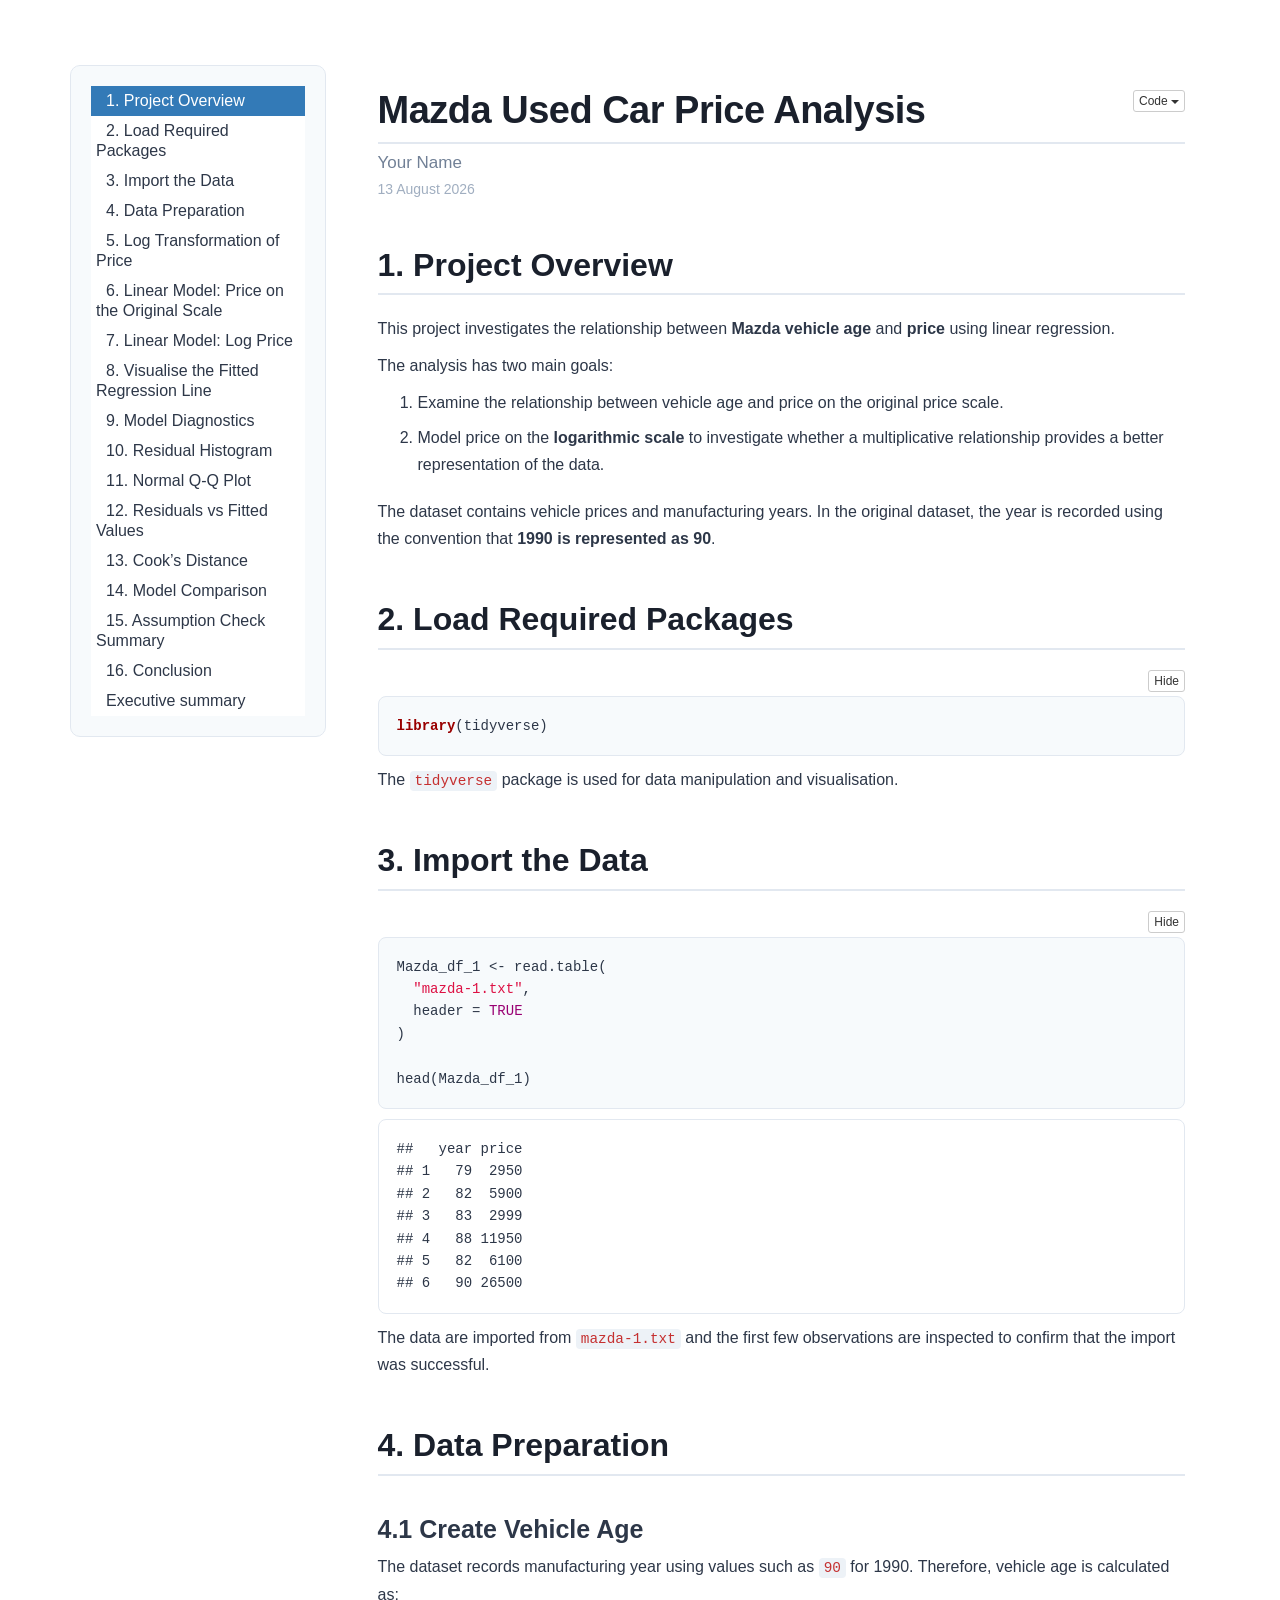
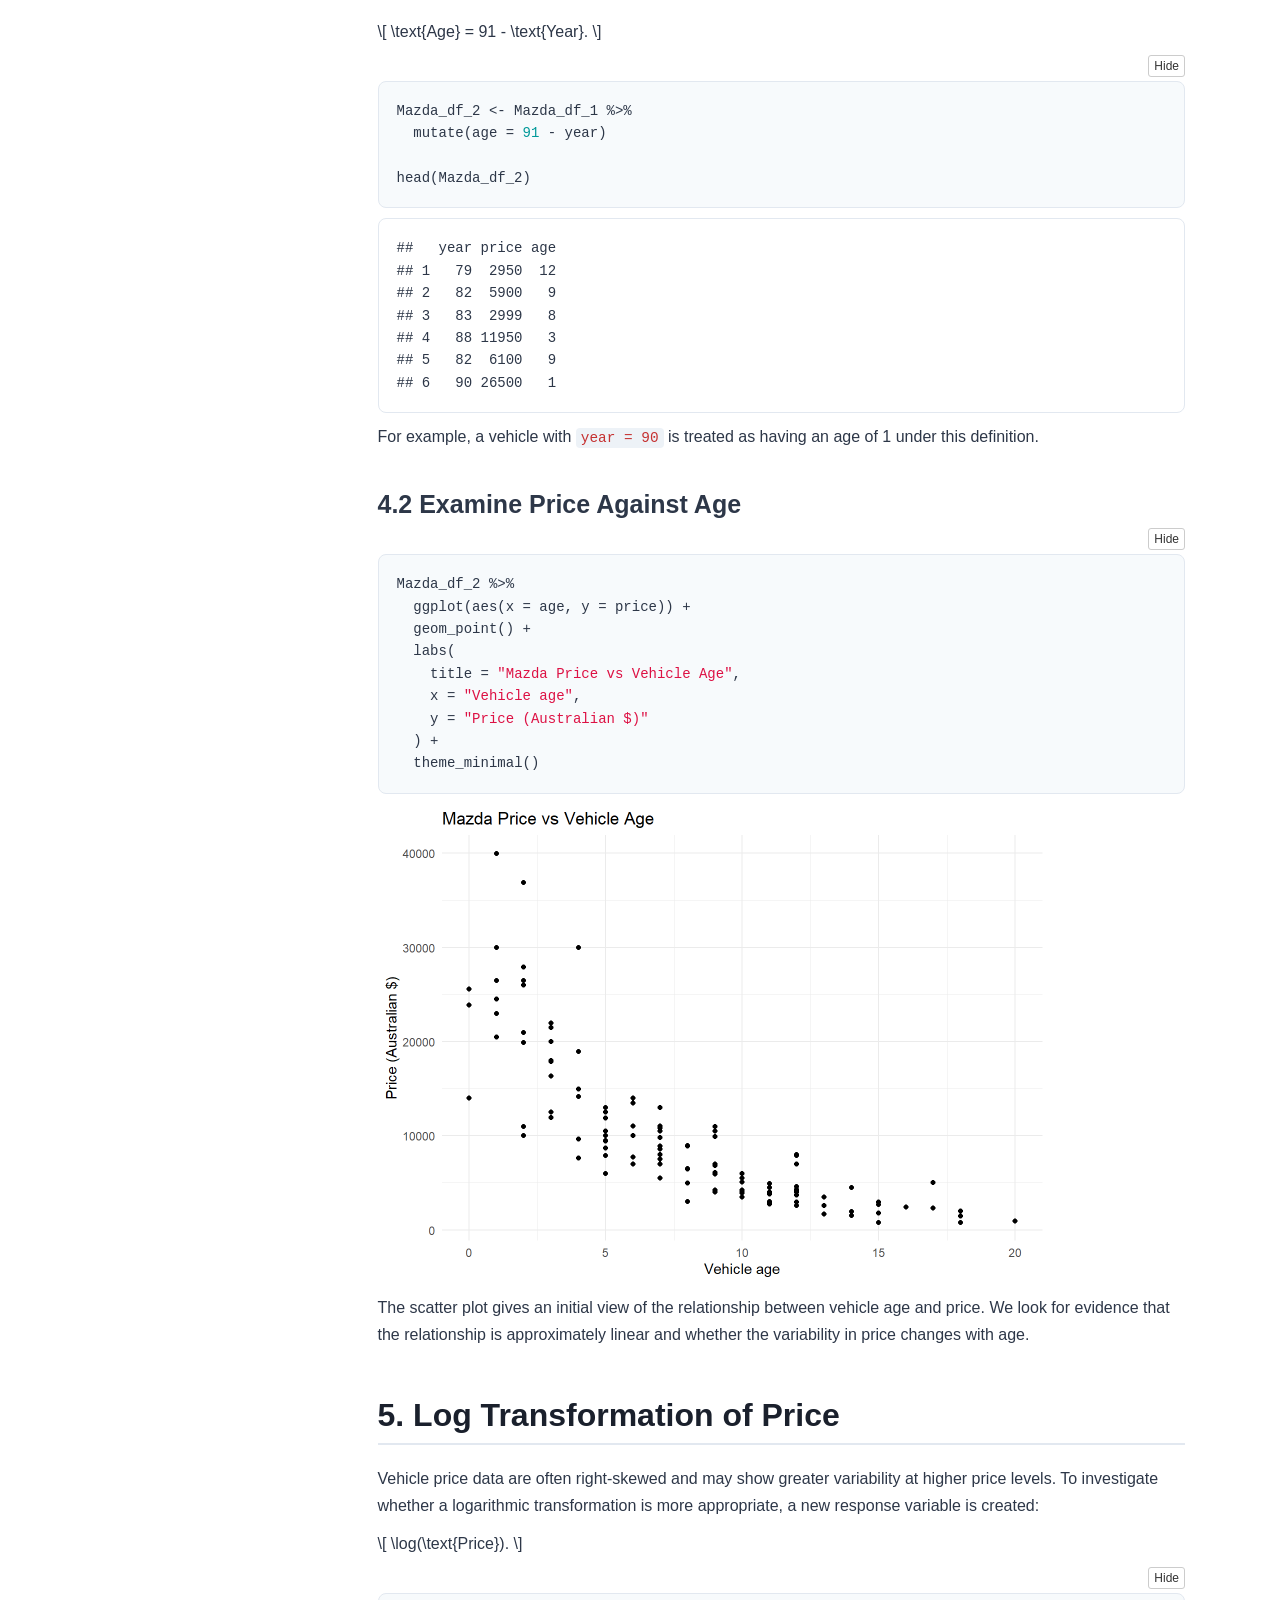
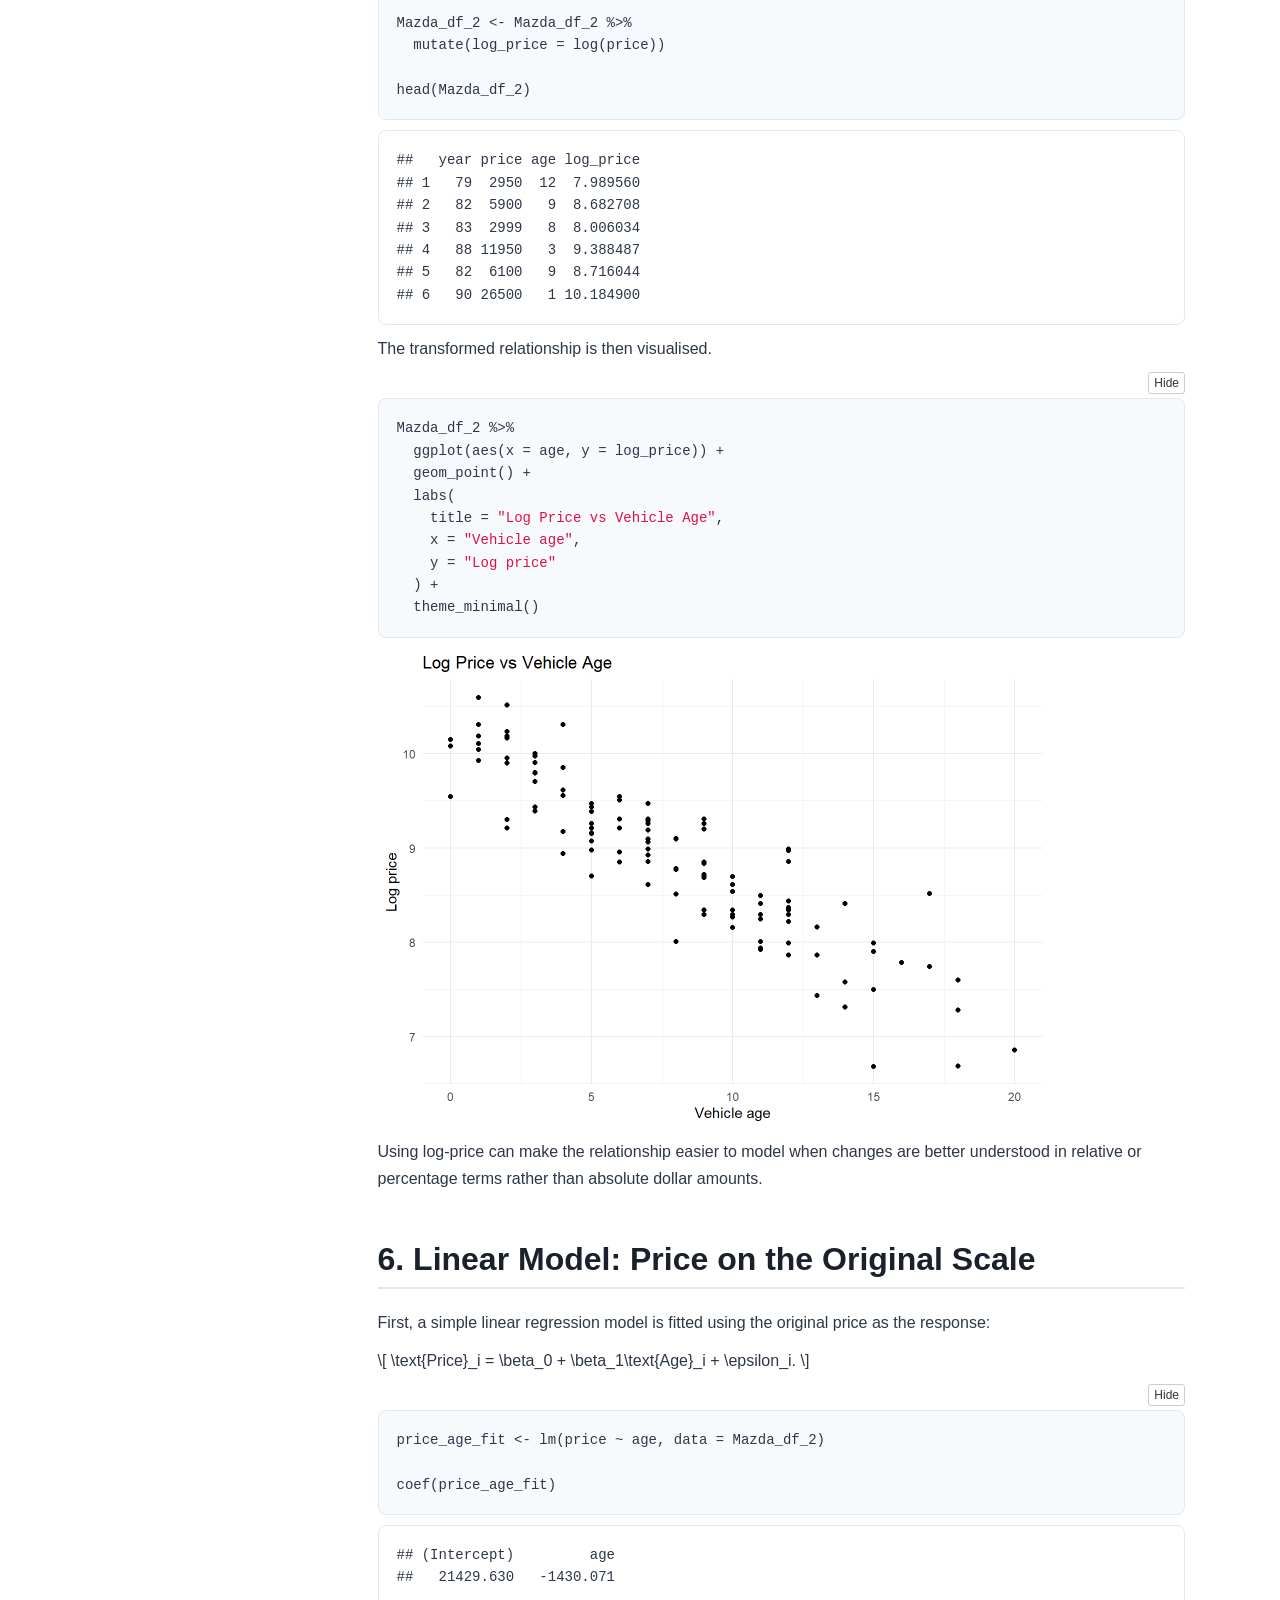
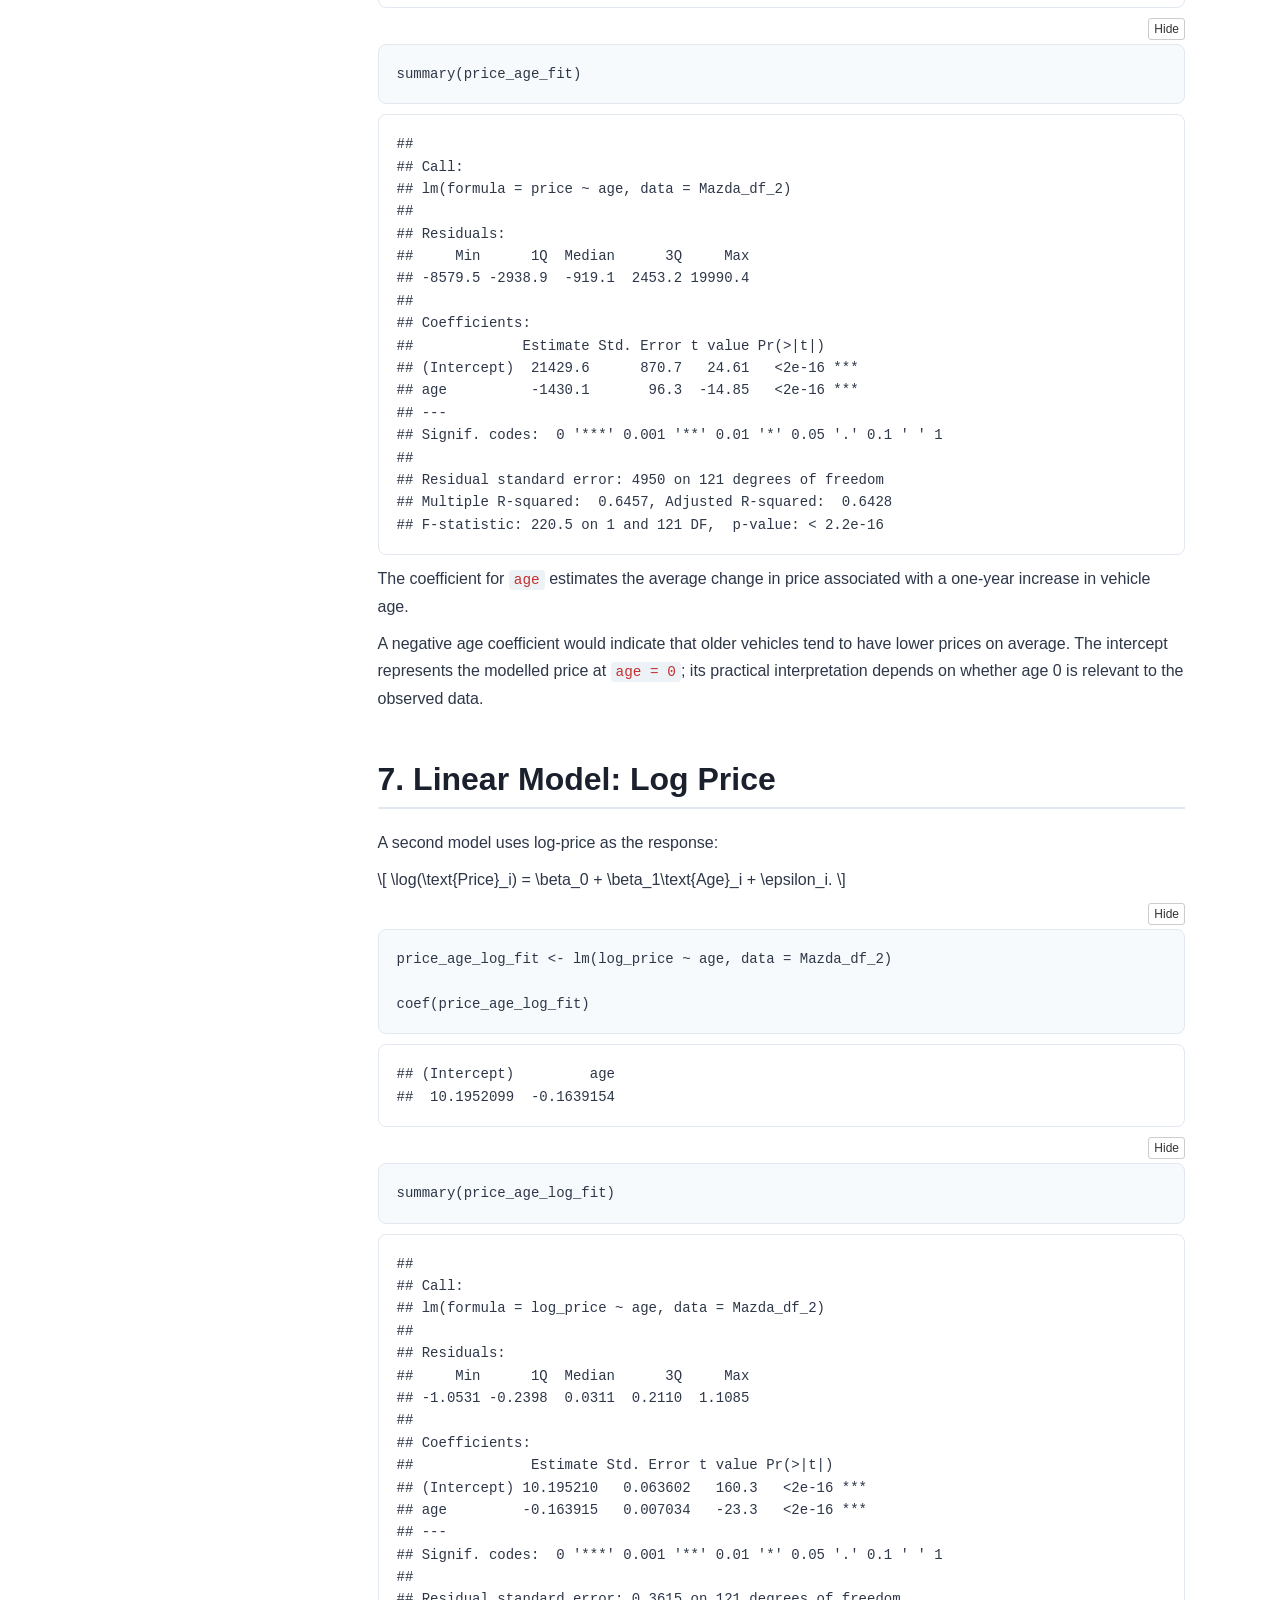
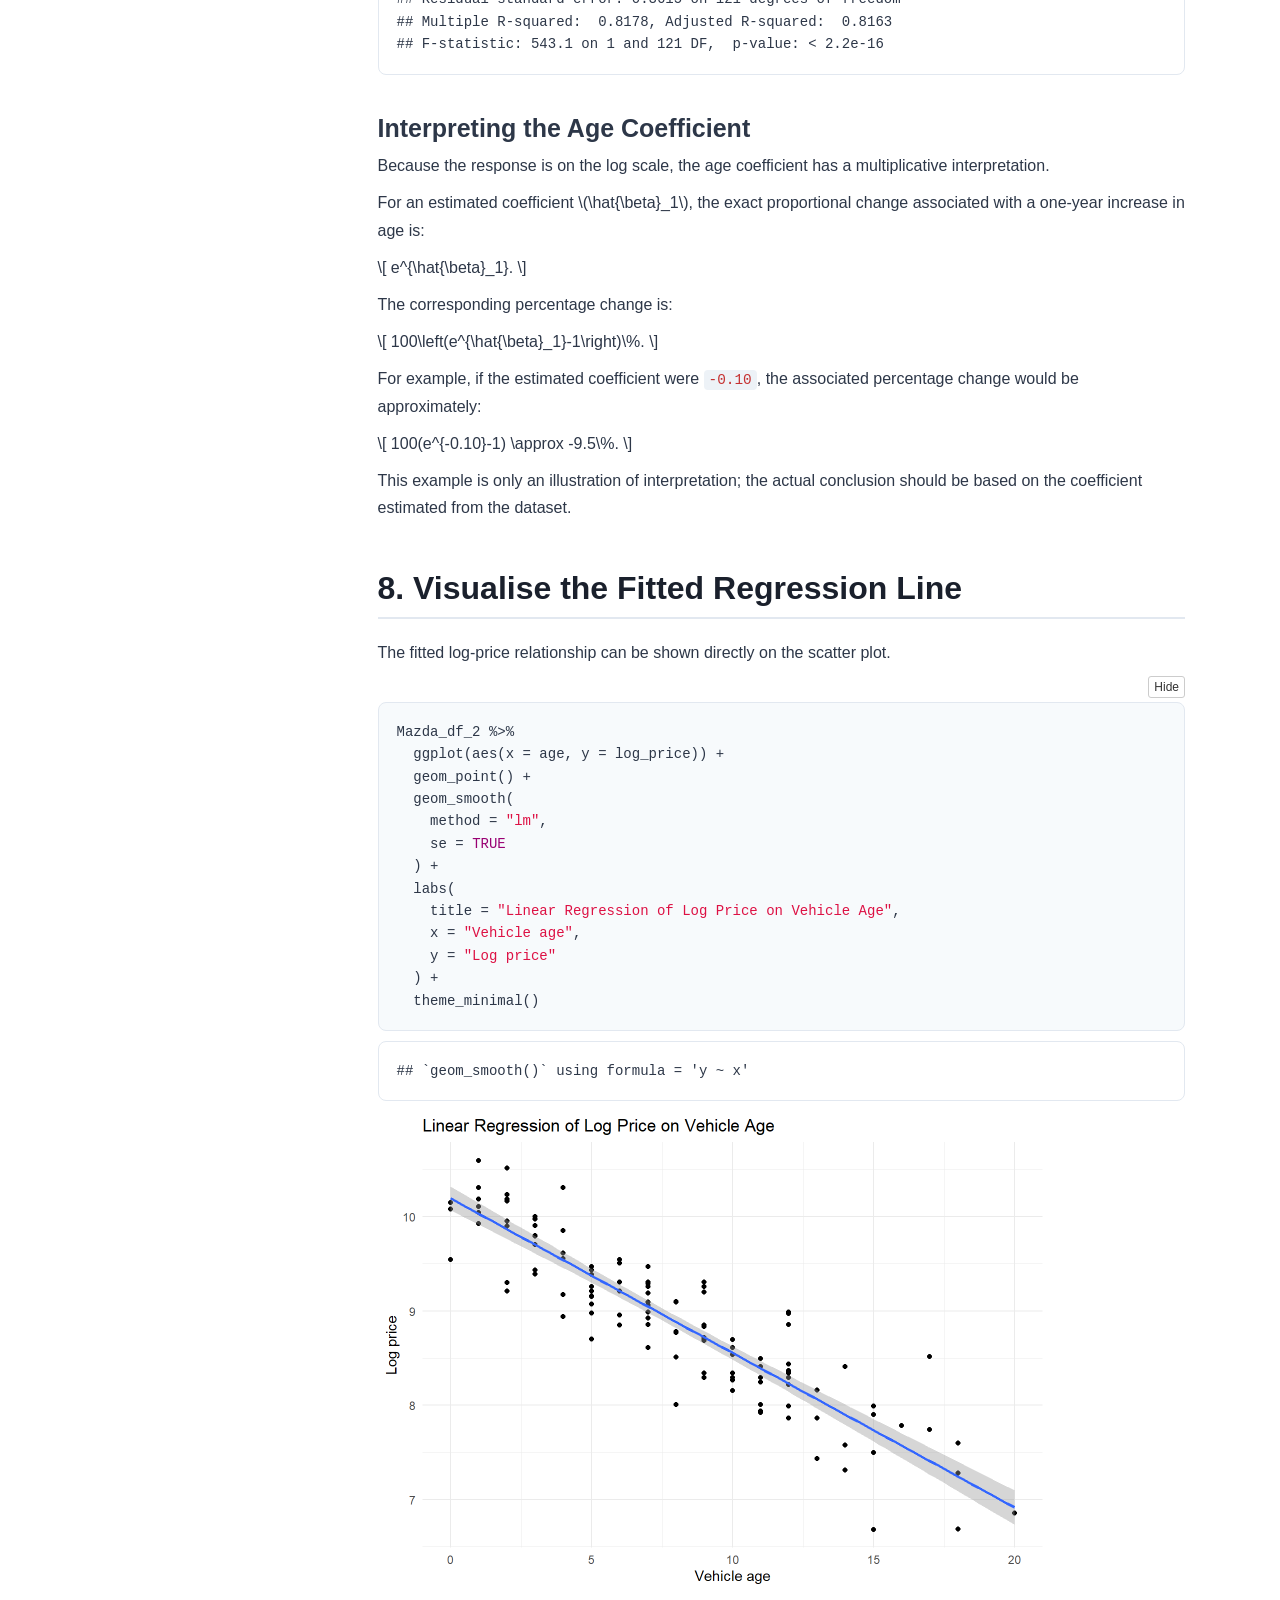
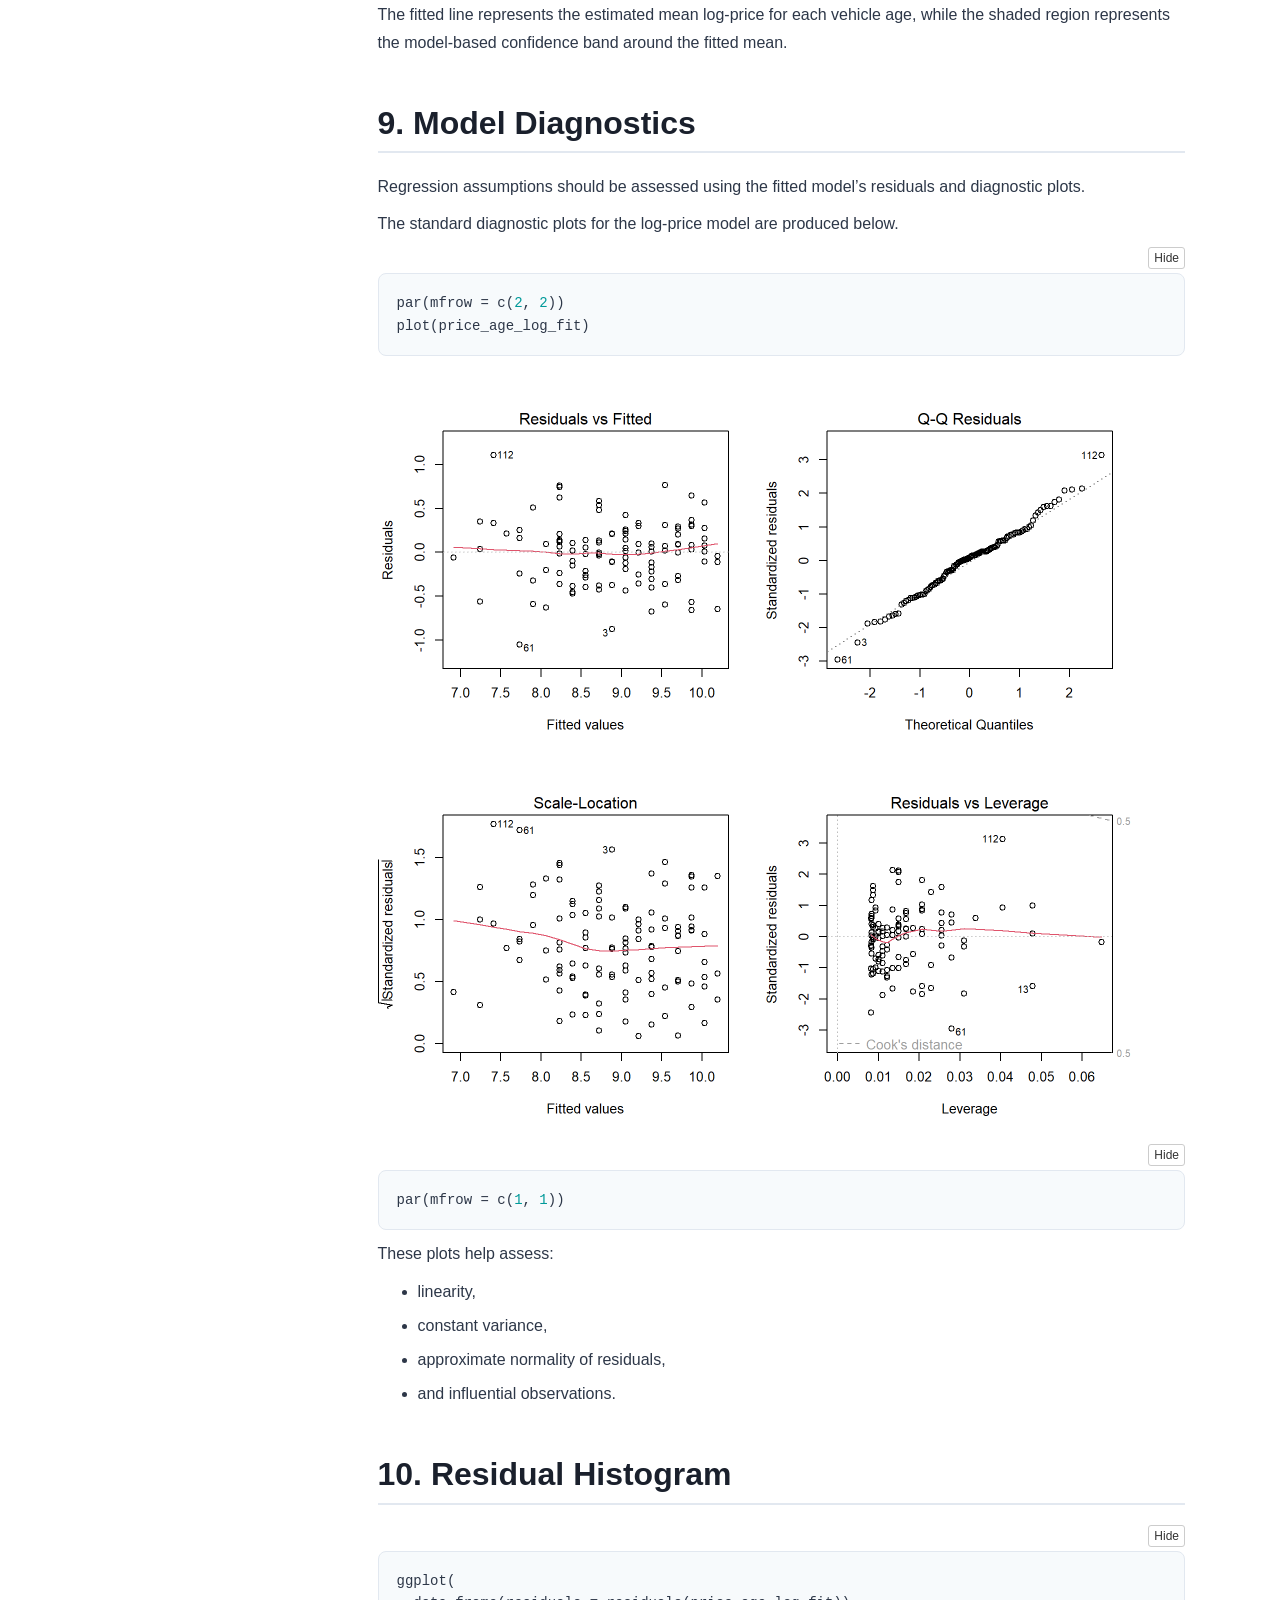
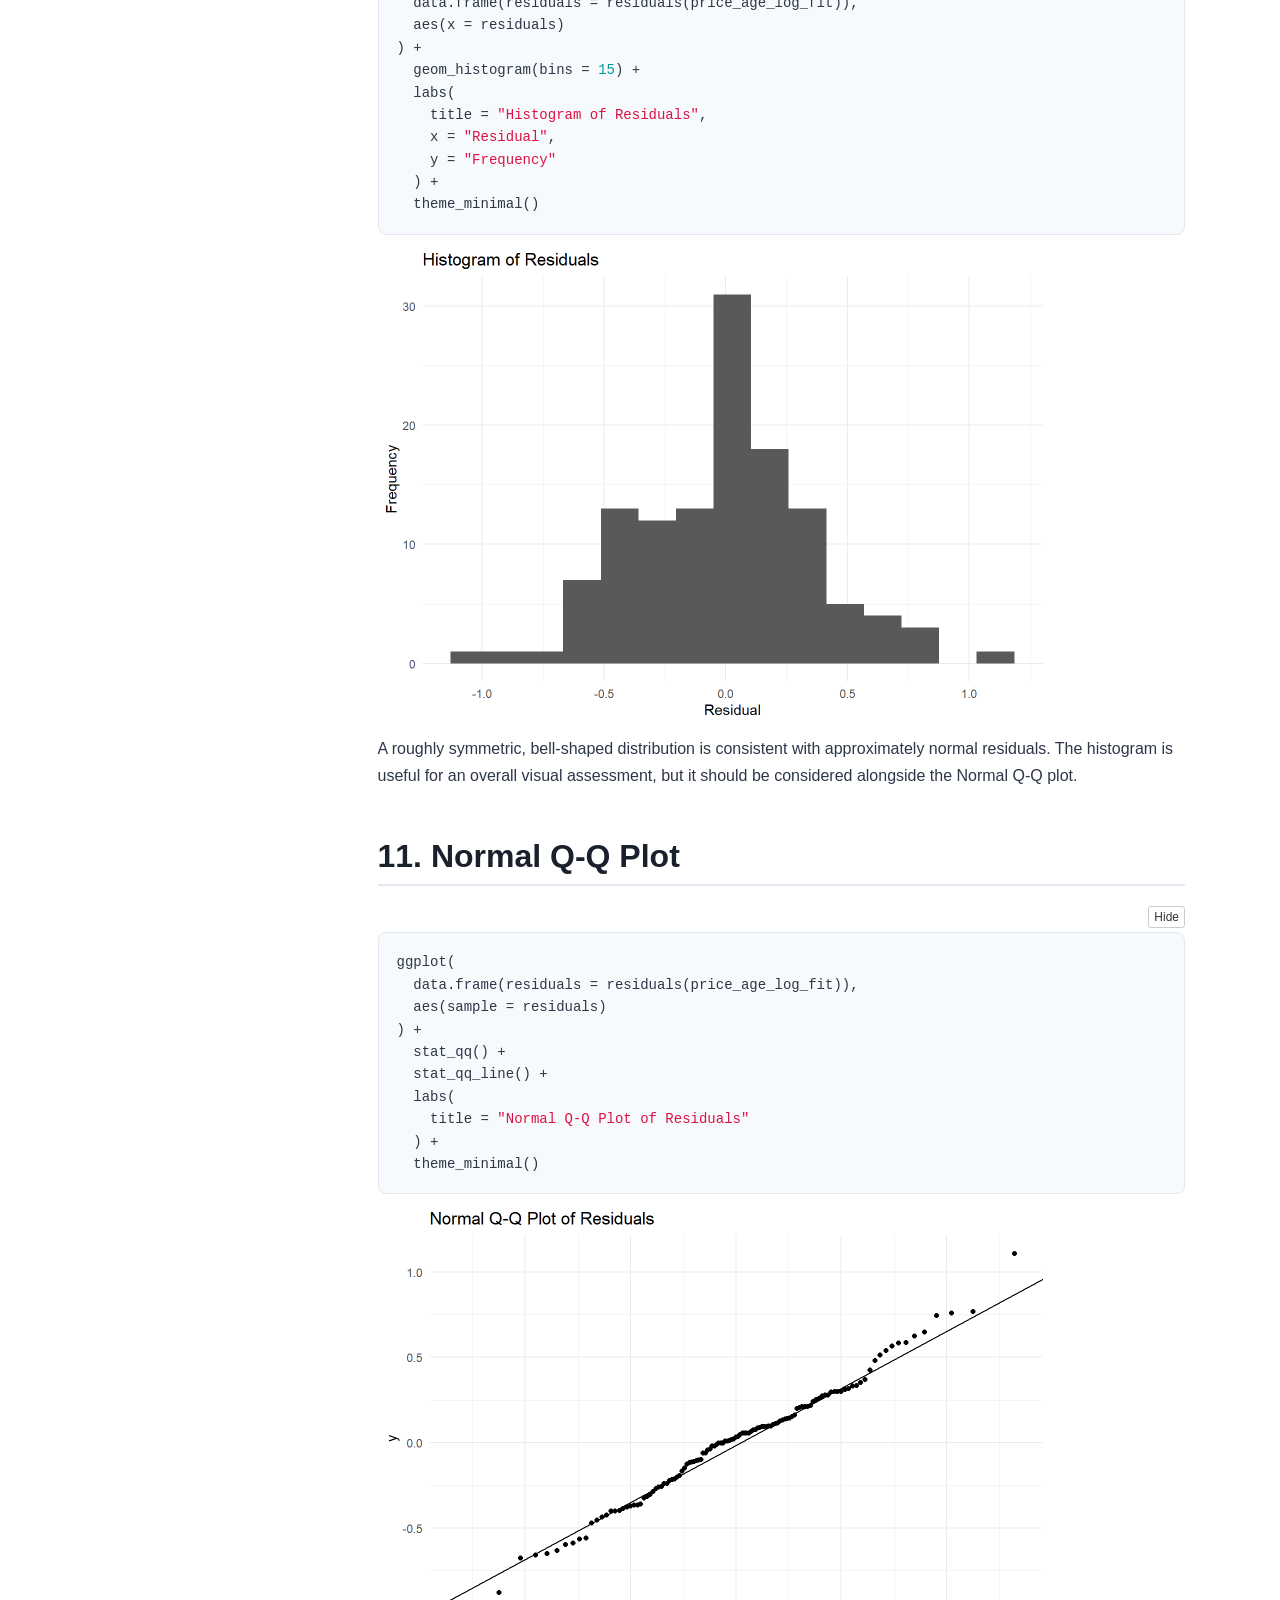
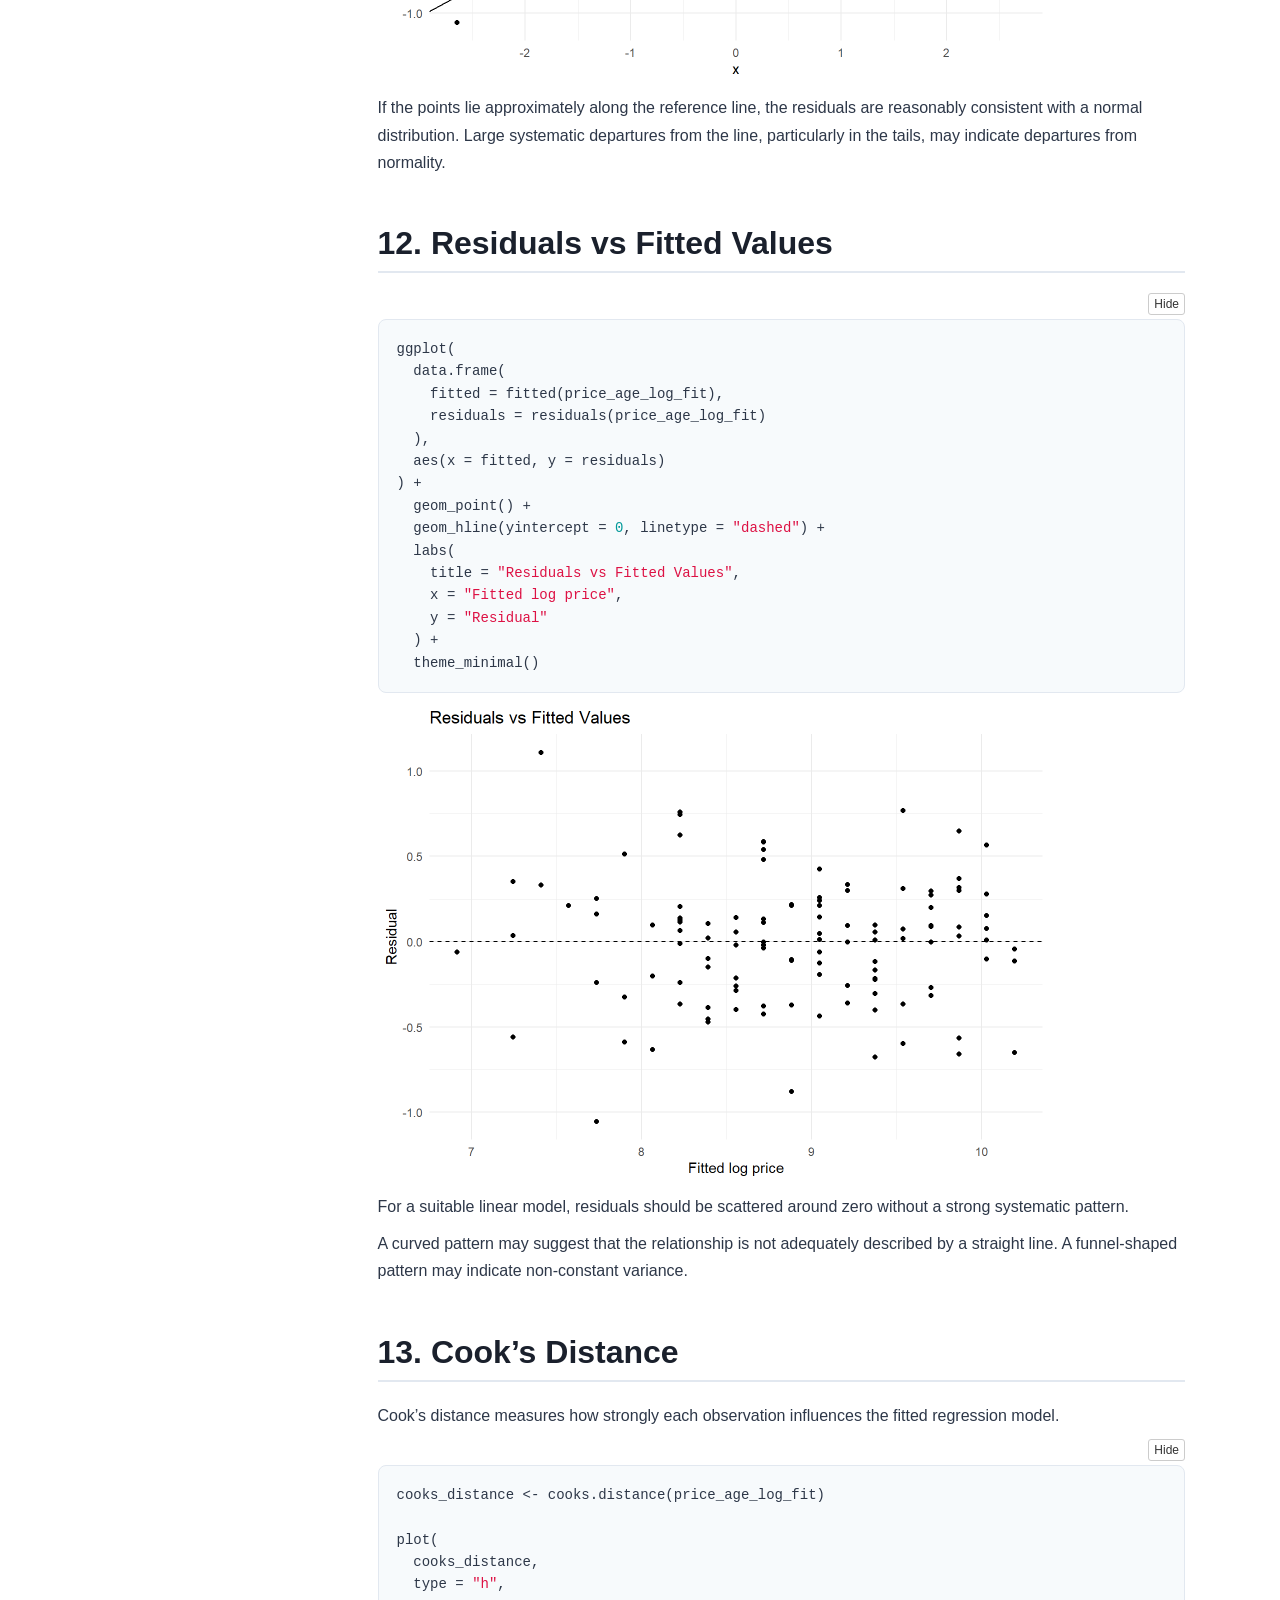
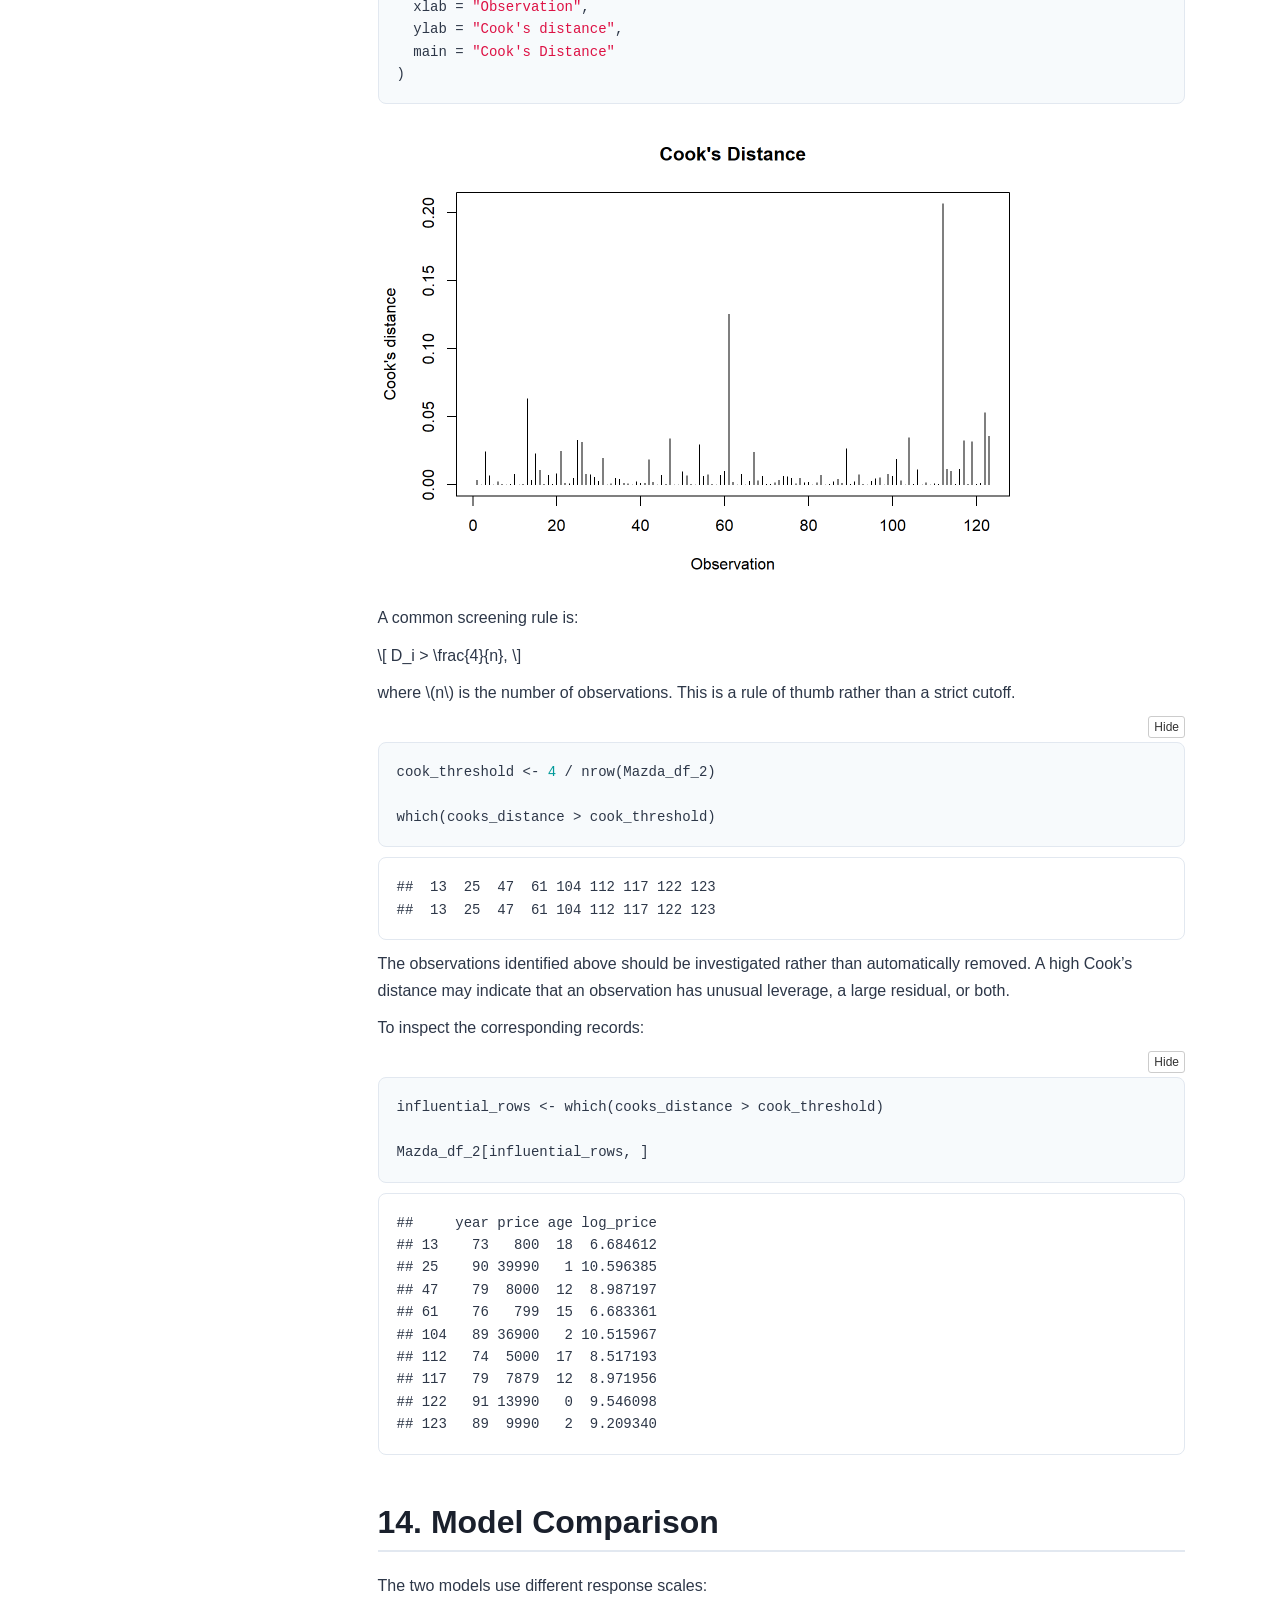
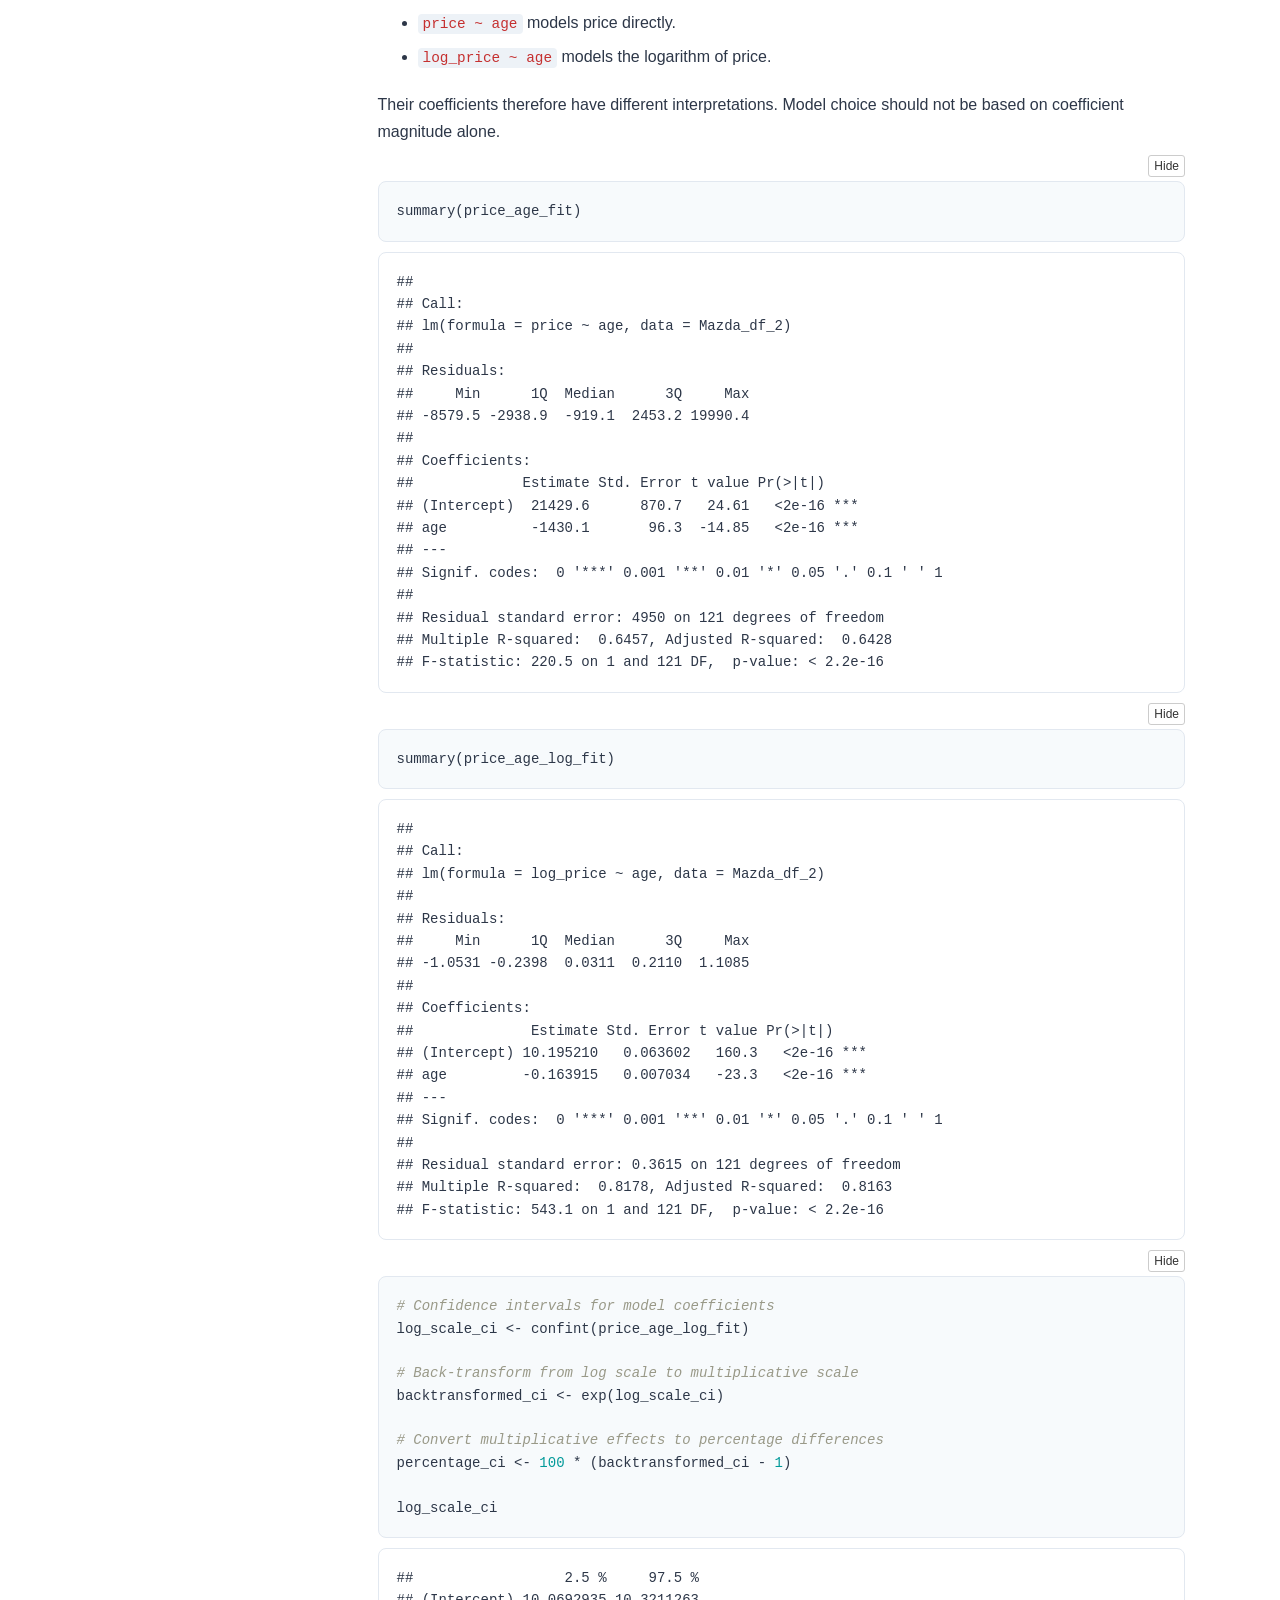
==== mazda_price_analysis/index.html @ 0d4af790 "Rename mazda_price_age_analysis.html to index.html" ====
<!DOCTYPE html>

<html>

<head>

<meta charset="utf-8" />
<meta name="generator" content="pandoc" />
<meta http-equiv="X-UA-Compatible" content="IE=EDGE" />


<meta name="author" content="Your Name" />

<meta name="date" content="2026-08-13" />

<title>Mazda Used Car Price Analysis</title>

<script>// Pandoc 2.9 adds attributes on both header and div. We remove the former (to
// be compatible with the behavior of Pandoc < 2.8).
document.addEventListener('DOMContentLoaded', function(e) {
  var hs = document.querySelectorAll("div.section[class*='level'] > :first-child");
  var i, h, a;
  for (i = 0; i < hs.length; i++) {
    h = hs[i];
    if (!/^h[1-6]$/i.test(h.tagName)) continue;  // it should be a header h1-h6
    a = h.attributes;
    while (a.length > 0) h.removeAttribute(a[0].name);
  }
});
</script>
<script>/*! jQuery v3.6.0 | (c) OpenJS Foundation and other contributors | jquery.org/license */
!function(e,t){"use strict";"object"==typeof module&&"object"==typeof module.exports?module.exports=e.document?t(e,!0):function(e){if(!e.document)throw new Error("jQuery requires a window with a document");return t(e)}:t(e)}("undefined"!=typeof window?window:this,function(C,e){"use strict";var t=[],r=Object.getPrototypeOf,s=t.slice,g=t.flat?function(e){return t.flat.call(e)}:function(e){return t.concat.apply([],e)},u=t.push,i=t.indexOf,n={},o=n.toString,v=n.hasOwnProperty,a=v.toString,l=a.call(Object),y={},m=function(e){return"function"==typeof e&&"number"!=typeof e.nodeType&&"function"!=typeof e.item},x=function(e){return null!=e&&e===e.window},E=C.document,c={type:!0,src:!0,nonce:!0,noModule:!0};function b(e,t,n){var r,i,o=(n=n||E).createElement("script");if(o.text=e,t)for(r in c)(i=t[r]||t.getAttribute&&t.getAttribute(r))&&o.setAttribute(r,i);n.head.appendChild(o).parentNode.removeChild(o)}function w(e){return null==e?e+"":"object"==typeof e||"function"==typeof e?n[o.call(e)]||"object":typeof e}var f="3.6.0",S=function(e,t){return new S.fn.init(e,t)};function p(e){var t=!!e&&"length"in e&&e.length,n=w(e);return!m(e)&&!x(e)&&("array"===n||0===t||"number"==typeof t&&0<t&&t-1 in e)}S.fn=S.prototype={jquery:f,constructor:S,length:0,toArray:function(){return s.call(this)},get:function(e){return null==e?s.call(this):e<0?this[e+this.length]:this[e]},pushStack:function(e){var t=S.merge(this.constructor(),e);return t.prevObject=this,t},each:function(e){return S.each(this,e)},map:function(n){return this.pushStack(S.map(this,function(e,t){return n.call(e,t,e)}))},slice:function(){return this.pushStack(s.apply(this,arguments))},first:function(){return this.eq(0)},last:function(){return this.eq(-1)},even:function(){return this.pushStack(S.grep(this,function(e,t){return(t+1)%2}))},odd:function(){return this.pushStack(S.grep(this,function(e,t){return t%2}))},eq:function(e){var t=this.length,n=+e+(e<0?t:0);return this.pushStack(0<=n&&n<t?[this[n]]:[])},end:function(){return this.prevObject||this.constructor()},push:u,sort:t.sort,splice:t.splice},S.extend=S.fn.extend=function(){var e,t,n,r,i,o,a=arguments[0]||{},s=1,u=arguments.length,l=!1;for("boolean"==typeof a&&(l=a,a=arguments[s]||{},s++),"object"==typeof a||m(a)||(a={}),s===u&&(a=this,s--);s<u;s++)if(null!=(e=arguments[s]))for(t in e)r=e[t],"__proto__"!==t&&a!==r&&(l&&r&&(S.isPlainObject(r)||(i=Array.isArray(r)))?(n=a[t],o=i&&!Array.isArray(n)?[]:i||S.isPlainObject(n)?n:{},i=!1,a[t]=S.extend(l,o,r)):void 0!==r&&(a[t]=r));return a},S.extend({expando:"jQuery"+(f+Math.random()).replace(/\D/g,""),isReady:!0,error:function(e){throw new Error(e)},noop:function(){},isPlainObject:function(e){var t,n;return!(!e||"[object Object]"!==o.call(e))&&(!(t=r(e))||"function"==typeof(n=v.call(t,"constructor")&&t.constructor)&&a.call(n)===l)},isEmptyObject:function(e){var t;for(t in e)return!1;return!0},globalEval:function(e,t,n){b(e,{nonce:t&&t.nonce},n)},each:function(e,t){var n,r=0;if(p(e)){for(n=e.length;r<n;r++)if(!1===t.call(e[r],r,e[r]))break}else for(r in e)if(!1===t.call(e[r],r,e[r]))break;return e},makeArray:function(e,t){var n=t||[];return null!=e&&(p(Object(e))?S.merge(n,"string"==typeof e?[e]:e):u.call(n,e)),n},inArray:function(e,t,n){return null==t?-1:i.call(t,e,n)},merge:function(e,t){for(var n=+t.length,r=0,i=e.length;r<n;r++)e[i++]=t[r];return e.length=i,e},grep:function(e,t,n){for(var r=[],i=0,o=e.length,a=!n;i<o;i++)!t(e[i],i)!==a&&r.push(e[i]);return r},map:function(e,t,n){var r,i,o=0,a=[];if(p(e))for(r=e.length;o<r;o++)null!=(i=t(e[o],o,n))&&a.push(i);else for(o in e)null!=(i=t(e[o],o,n))&&a.push(i);return g(a)},guid:1,support:y}),"function"==typeof Symbol&&(S.fn[Symbol.iterator]=t[Symbol.iterator]),S.each("Boolean Number String Function Array Date RegExp Object Error Symbol".split(" "),function(e,t){n["[object "+t+"]"]=t.toLowerCase()});var d=function(n){var e,d,b,o,i,h,f,g,w,u,l,T,C,a,E,v,s,c,y,S="sizzle"+1*new Date,p=n.document,k=0,r=0,m=ue(),x=ue(),A=ue(),N=ue(),j=function(e,t){return e===t&&(l=!0),0},D={}.hasOwnProperty,t=[],q=t.pop,L=t.push,H=t.push,O=t.slice,P=function(e,t){for(var n=0,r=e.length;n<r;n++)if(e[n]===t)return n;return-1},R="checked|selected|async|autofocus|autoplay|controls|defer|disabled|hidden|ismap|loop|multiple|open|readonly|required|scoped",M="[\\x20\\t\\r\\n\\f]",I="(?:\\\\[\\da-fA-F]{1,6}"+M+"?|\\\\[^\\r\\n\\f]|[\\w-]|[^\0-\\x7f])+",W="\\["+M+"*("+I+")(?:"+M+"*([*^$|!~]?=)"+M+"*(?:'((?:\\\\.|[^\\\\'])*)'|\"((?:\\\\.|[^\\\\\"])*)\"|("+I+"))|)"+M+"*\\]",F=":("+I+")(?:\\((('((?:\\\\.|[^\\\\'])*)'|\"((?:\\\\.|[^\\\\\"])*)\")|((?:\\\\.|[^\\\\()[\\]]|"+W+")*)|.*)\\)|)",B=new RegExp(M+"+","g"),$=new RegExp("^"+M+"+|((?:^|[^\\\\])(?:\\\\.)*)"+M+"+$","g"),_=new RegExp("^"+M+"*,"+M+"*"),z=new RegExp("^"+M+"*([>+~]|"+M+")"+M+"*"),U=new RegExp(M+"|>"),X=new RegExp(F),V=new RegExp("^"+I+"$"),G={ID:new RegExp("^#("+I+")"),CLASS:new RegExp("^\\.("+I+")"),TAG:new RegExp("^("+I+"|[*])"),ATTR:new RegExp("^"+W),PSEUDO:new RegExp("^"+F),CHILD:new RegExp("^:(only|first|last|nth|nth-last)-(child|of-type)(?:\\("+M+"*(even|odd|(([+-]|)(\\d*)n|)"+M+"*(?:([+-]|)"+M+"*(\\d+)|))"+M+"*\\)|)","i"),bool:new RegExp("^(?:"+R+")$","i"),needsContext:new RegExp("^"+M+"*[>+~]|:(even|odd|eq|gt|lt|nth|first|last)(?:\\("+M+"*((?:-\\d)?\\d*)"+M+"*\\)|)(?=[^-]|$)","i")},Y=/HTML$/i,Q=/^(?:input|select|textarea|button)$/i,J=/^h\d$/i,K=/^[^{]+\{\s*\[native \w/,Z=/^(?:#([\w-]+)|(\w+)|\.([\w-]+))$/,ee=/[+~]/,te=new RegExp("\\\\[\\da-fA-F]{1,6}"+M+"?|\\\\([^\\r\\n\\f])","g"),ne=function(e,t){var n="0x"+e.slice(1)-65536;return t||(n<0?String.fromCharCode(n+65536):String.fromCharCode(n>>10|55296,1023&n|56320))},re=/([\0-\x1f\x7f]|^-?\d)|^-$|[^\0-\x1f\x7f-\uFFFF\w-]/g,ie=function(e,t){return t?"\0"===e?"\ufffd":e.slice(0,-1)+"\\"+e.charCodeAt(e.length-1).toString(16)+" ":"\\"+e},oe=function(){T()},ae=be(function(e){return!0===e.disabled&&"fieldset"===e.nodeName.toLowerCase()},{dir:"parentNode",next:"legend"});try{H.apply(t=O.call(p.childNodes),p.childNodes),t[p.childNodes.length].nodeType}catch(e){H={apply:t.length?function(e,t){L.apply(e,O.call(t))}:function(e,t){var n=e.length,r=0;while(e[n++]=t[r++]);e.length=n-1}}}function se(t,e,n,r){var i,o,a,s,u,l,c,f=e&&e.ownerDocument,p=e?e.nodeType:9;if(n=n||[],"string"!=typeof t||!t||1!==p&&9!==p&&11!==p)return n;if(!r&&(T(e),e=e||C,E)){if(11!==p&&(u=Z.exec(t)))if(i=u[1]){if(9===p){if(!(a=e.getElementById(i)))return n;if(a.id===i)return n.push(a),n}else if(f&&(a=f.getElementById(i))&&y(e,a)&&a.id===i)return n.push(a),n}else{if(u[2])return H.apply(n,e.getElementsByTagName(t)),n;if((i=u[3])&&d.getElementsByClassName&&e.getElementsByClassName)return H.apply(n,e.getElementsByClassName(i)),n}if(d.qsa&&!N[t+" "]&&(!v||!v.test(t))&&(1!==p||"object"!==e.nodeName.toLowerCase())){if(c=t,f=e,1===p&&(U.test(t)||z.test(t))){(f=ee.test(t)&&ye(e.parentNode)||e)===e&&d.scope||((s=e.getAttribute("id"))?s=s.replace(re,ie):e.setAttribute("id",s=S)),o=(l=h(t)).length;while(o--)l[o]=(s?"#"+s:":scope")+" "+xe(l[o]);c=l.join(",")}try{return H.apply(n,f.querySelectorAll(c)),n}catch(e){N(t,!0)}finally{s===S&&e.removeAttribute("id")}}}return g(t.replace($,"$1"),e,n,r)}function ue(){var r=[];return function e(t,n){return r.push(t+" ")>b.cacheLength&&delete e[r.shift()],e[t+" "]=n}}function le(e){return e[S]=!0,e}function ce(e){var t=C.createElement("fieldset");try{return!!e(t)}catch(e){return!1}finally{t.parentNode&&t.parentNode.removeChild(t),t=null}}function fe(e,t){var n=e.split("|"),r=n.length;while(r--)b.attrHandle[n[r]]=t}function pe(e,t){var n=t&&e,r=n&&1===e.nodeType&&1===t.nodeType&&e.sourceIndex-t.sourceIndex;if(r)return r;if(n)while(n=n.nextSibling)if(n===t)return-1;return e?1:-1}function de(t){return function(e){return"input"===e.nodeName.toLowerCase()&&e.type===t}}function he(n){return function(e){var t=e.nodeName.toLowerCase();return("input"===t||"button"===t)&&e.type===n}}function ge(t){return function(e){return"form"in e?e.parentNode&&!1===e.disabled?"label"in e?"label"in e.parentNode?e.parentNode.disabled===t:e.disabled===t:e.isDisabled===t||e.isDisabled!==!t&&ae(e)===t:e.disabled===t:"label"in e&&e.disabled===t}}function ve(a){return le(function(o){return o=+o,le(function(e,t){var n,r=a([],e.length,o),i=r.length;while(i--)e[n=r[i]]&&(e[n]=!(t[n]=e[n]))})})}function ye(e){return e&&"undefined"!=typeof e.getElementsByTagName&&e}for(e in d=se.support={},i=se.isXML=function(e){var t=e&&e.namespaceURI,n=e&&(e.ownerDocument||e).documentElement;return!Y.test(t||n&&n.nodeName||"HTML")},T=se.setDocument=function(e){var t,n,r=e?e.ownerDocument||e:p;return r!=C&&9===r.nodeType&&r.documentElement&&(a=(C=r).documentElement,E=!i(C),p!=C&&(n=C.defaultView)&&n.top!==n&&(n.addEventListener?n.addEventListener("unload",oe,!1):n.attachEvent&&n.attachEvent("onunload",oe)),d.scope=ce(function(e){return a.appendChild(e).appendChild(C.createElement("div")),"undefined"!=typeof e.querySelectorAll&&!e.querySelectorAll(":scope fieldset div").length}),d.attributes=ce(function(e){return e.className="i",!e.getAttribute("className")}),d.getElementsByTagName=ce(function(e){return e.appendChild(C.createComment("")),!e.getElementsByTagName("*").length}),d.getElementsByClassName=K.test(C.getElementsByClassName),d.getById=ce(function(e){return a.appendChild(e).id=S,!C.getElementsByName||!C.getElementsByName(S).length}),d.getById?(b.filter.ID=function(e){var t=e.replace(te,ne);return function(e){return e.getAttribute("id")===t}},b.find.ID=function(e,t){if("undefined"!=typeof t.getElementById&&E){var n=t.getElementById(e);return n?[n]:[]}}):(b.filter.ID=function(e){var n=e.replace(te,ne);return function(e){var t="undefined"!=typeof e.getAttributeNode&&e.getAttributeNode("id");return t&&t.value===n}},b.find.ID=function(e,t){if("undefined"!=typeof t.getElementById&&E){var n,r,i,o=t.getElementById(e);if(o){if((n=o.getAttributeNode("id"))&&n.value===e)return[o];i=t.getElementsByName(e),r=0;while(o=i[r++])if((n=o.getAttributeNode("id"))&&n.value===e)return[o]}return[]}}),b.find.TAG=d.getElementsByTagName?function(e,t){return"undefined"!=typeof t.getElementsByTagName?t.getElementsByTagName(e):d.qsa?t.querySelectorAll(e):void 0}:function(e,t){var n,r=[],i=0,o=t.getElementsByTagName(e);if("*"===e){while(n=o[i++])1===n.nodeType&&r.push(n);return r}return o},b.find.CLASS=d.getElementsByClassName&&function(e,t){if("undefined"!=typeof t.getElementsByClassName&&E)return t.getElementsByClassName(e)},s=[],v=[],(d.qsa=K.test(C.querySelectorAll))&&(ce(function(e){var t;a.appendChild(e).innerHTML="<a id='"+S+"'></a><select id='"+S+"-\r\\' msallowcapture=''><option selected=''></option></select>",e.querySelectorAll("[msallowcapture^='']").length&&v.push("[*^$]="+M+"*(?:''|\"\")"),e.querySelectorAll("[selected]").length||v.push("\\["+M+"*(?:value|"+R+")"),e.querySelectorAll("[id~="+S+"-]").length||v.push("~="),(t=C.createElement("input")).setAttribute("name",""),e.appendChild(t),e.querySelectorAll("[name='']").length||v.push("\\["+M+"*name"+M+"*="+M+"*(?:''|\"\")"),e.querySelectorAll(":checked").length||v.push(":checked"),e.querySelectorAll("a#"+S+"+*").length||v.push(".#.+[+~]"),e.querySelectorAll("\\\f"),v.push("[\\r\\n\\f]")}),ce(function(e){e.innerHTML="<a href='' disabled='disabled'></a><select disabled='disabled'><option/></select>";var t=C.createElement("input");t.setAttribute("type","hidden"),e.appendChild(t).setAttribute("name","D"),e.querySelectorAll("[name=d]").length&&v.push("name"+M+"*[*^$|!~]?="),2!==e.querySelectorAll(":enabled").length&&v.push(":enabled",":disabled"),a.appendChild(e).disabled=!0,2!==e.querySelectorAll(":disabled").length&&v.push(":enabled",":disabled"),e.querySelectorAll("*,:x"),v.push(",.*:")})),(d.matchesSelector=K.test(c=a.matches||a.webkitMatchesSelector||a.mozMatchesSelector||a.oMatchesSelector||a.msMatchesSelector))&&ce(function(e){d.disconnectedMatch=c.call(e,"*"),c.call(e,"[s!='']:x"),s.push("!=",F)}),v=v.length&&new RegExp(v.join("|")),s=s.length&&new RegExp(s.join("|")),t=K.test(a.compareDocumentPosition),y=t||K.test(a.contains)?function(e,t){var n=9===e.nodeType?e.documentElement:e,r=t&&t.parentNode;return e===r||!(!r||1!==r.nodeType||!(n.contains?n.contains(r):e.compareDocumentPosition&&16&e.compareDocumentPosition(r)))}:function(e,t){if(t)while(t=t.parentNode)if(t===e)return!0;return!1},j=t?function(e,t){if(e===t)return l=!0,0;var n=!e.compareDocumentPosition-!t.compareDocumentPosition;return n||(1&(n=(e.ownerDocument||e)==(t.ownerDocument||t)?e.compareDocumentPosition(t):1)||!d.sortDetached&&t.compareDocumentPosition(e)===n?e==C||e.ownerDocument==p&&y(p,e)?-1:t==C||t.ownerDocument==p&&y(p,t)?1:u?P(u,e)-P(u,t):0:4&n?-1:1)}:function(e,t){if(e===t)return l=!0,0;var n,r=0,i=e.parentNode,o=t.parentNode,a=[e],s=[t];if(!i||!o)return e==C?-1:t==C?1:i?-1:o?1:u?P(u,e)-P(u,t):0;if(i===o)return pe(e,t);n=e;while(n=n.parentNode)a.unshift(n);n=t;while(n=n.parentNode)s.unshift(n);while(a[r]===s[r])r++;return r?pe(a[r],s[r]):a[r]==p?-1:s[r]==p?1:0}),C},se.matches=function(e,t){return se(e,null,null,t)},se.matchesSelector=function(e,t){if(T(e),d.matchesSelector&&E&&!N[t+" "]&&(!s||!s.test(t))&&(!v||!v.test(t)))try{var n=c.call(e,t);if(n||d.disconnectedMatch||e.document&&11!==e.document.nodeType)return n}catch(e){N(t,!0)}return 0<se(t,C,null,[e]).length},se.contains=function(e,t){return(e.ownerDocument||e)!=C&&T(e),y(e,t)},se.attr=function(e,t){(e.ownerDocument||e)!=C&&T(e);var n=b.attrHandle[t.toLowerCase()],r=n&&D.call(b.attrHandle,t.toLowerCase())?n(e,t,!E):void 0;return void 0!==r?r:d.attributes||!E?e.getAttribute(t):(r=e.getAttributeNode(t))&&r.specified?r.value:null},se.escape=function(e){return(e+"").replace(re,ie)},se.error=function(e){throw new Error("Syntax error, unrecognized expression: "+e)},se.uniqueSort=function(e){var t,n=[],r=0,i=0;if(l=!d.detectDuplicates,u=!d.sortStable&&e.slice(0),e.sort(j),l){while(t=e[i++])t===e[i]&&(r=n.push(i));while(r--)e.splice(n[r],1)}return u=null,e},o=se.getText=function(e){var t,n="",r=0,i=e.nodeType;if(i){if(1===i||9===i||11===i){if("string"==typeof e.textContent)return e.textContent;for(e=e.firstChild;e;e=e.nextSibling)n+=o(e)}else if(3===i||4===i)return e.nodeValue}else while(t=e[r++])n+=o(t);return n},(b=se.selectors={cacheLength:50,createPseudo:le,match:G,attrHandle:{},find:{},relative:{">":{dir:"parentNode",first:!0}," ":{dir:"parentNode"},"+":{dir:"previousSibling",first:!0},"~":{dir:"previousSibling"}},preFilter:{ATTR:function(e){return e[1]=e[1].replace(te,ne),e[3]=(e[3]||e[4]||e[5]||"").replace(te,ne),"~="===e[2]&&(e[3]=" "+e[3]+" "),e.slice(0,4)},CHILD:function(e){return e[1]=e[1].toLowerCase(),"nth"===e[1].slice(0,3)?(e[3]||se.error(e[0]),e[4]=+(e[4]?e[5]+(e[6]||1):2*("even"===e[3]||"odd"===e[3])),e[5]=+(e[7]+e[8]||"odd"===e[3])):e[3]&&se.error(e[0]),e},PSEUDO:function(e){var t,n=!e[6]&&e[2];return G.CHILD.test(e[0])?null:(e[3]?e[2]=e[4]||e[5]||"":n&&X.test(n)&&(t=h(n,!0))&&(t=n.indexOf(")",n.length-t)-n.length)&&(e[0]=e[0].slice(0,t),e[2]=n.slice(0,t)),e.slice(0,3))}},filter:{TAG:function(e){var t=e.replace(te,ne).toLowerCase();return"*"===e?function(){return!0}:function(e){return e.nodeName&&e.nodeName.toLowerCase()===t}},CLASS:function(e){var t=m[e+" "];return t||(t=new RegExp("(^|"+M+")"+e+"("+M+"|$)"))&&m(e,function(e){return t.test("string"==typeof e.className&&e.className||"undefined"!=typeof e.getAttribute&&e.getAttribute("class")||"")})},ATTR:function(n,r,i){return function(e){var t=se.attr(e,n);return null==t?"!="===r:!r||(t+="","="===r?t===i:"!="===r?t!==i:"^="===r?i&&0===t.indexOf(i):"*="===r?i&&-1<t.indexOf(i):"$="===r?i&&t.slice(-i.length)===i:"~="===r?-1<(" "+t.replace(B," ")+" ").indexOf(i):"|="===r&&(t===i||t.slice(0,i.length+1)===i+"-"))}},CHILD:function(h,e,t,g,v){var y="nth"!==h.slice(0,3),m="last"!==h.slice(-4),x="of-type"===e;return 1===g&&0===v?function(e){return!!e.parentNode}:function(e,t,n){var r,i,o,a,s,u,l=y!==m?"nextSibling":"previousSibling",c=e.parentNode,f=x&&e.nodeName.toLowerCase(),p=!n&&!x,d=!1;if(c){if(y){while(l){a=e;while(a=a[l])if(x?a.nodeName.toLowerCase()===f:1===a.nodeType)return!1;u=l="only"===h&&!u&&"nextSibling"}return!0}if(u=[m?c.firstChild:c.lastChild],m&&p){d=(s=(r=(i=(o=(a=c)[S]||(a[S]={}))[a.uniqueID]||(o[a.uniqueID]={}))[h]||[])[0]===k&&r[1])&&r[2],a=s&&c.childNodes[s];while(a=++s&&a&&a[l]||(d=s=0)||u.pop())if(1===a.nodeType&&++d&&a===e){i[h]=[k,s,d];break}}else if(p&&(d=s=(r=(i=(o=(a=e)[S]||(a[S]={}))[a.uniqueID]||(o[a.uniqueID]={}))[h]||[])[0]===k&&r[1]),!1===d)while(a=++s&&a&&a[l]||(d=s=0)||u.pop())if((x?a.nodeName.toLowerCase()===f:1===a.nodeType)&&++d&&(p&&((i=(o=a[S]||(a[S]={}))[a.uniqueID]||(o[a.uniqueID]={}))[h]=[k,d]),a===e))break;return(d-=v)===g||d%g==0&&0<=d/g}}},PSEUDO:function(e,o){var t,a=b.pseudos[e]||b.setFilters[e.toLowerCase()]||se.error("unsupported pseudo: "+e);return a[S]?a(o):1<a.length?(t=[e,e,"",o],b.setFilters.hasOwnProperty(e.toLowerCase())?le(function(e,t){var n,r=a(e,o),i=r.length;while(i--)e[n=P(e,r[i])]=!(t[n]=r[i])}):function(e){return a(e,0,t)}):a}},pseudos:{not:le(function(e){var r=[],i=[],s=f(e.replace($,"$1"));return s[S]?le(function(e,t,n,r){var i,o=s(e,null,r,[]),a=e.length;while(a--)(i=o[a])&&(e[a]=!(t[a]=i))}):function(e,t,n){return r[0]=e,s(r,null,n,i),r[0]=null,!i.pop()}}),has:le(function(t){return function(e){return 0<se(t,e).length}}),contains:le(function(t){return t=t.replace(te,ne),function(e){return-1<(e.textContent||o(e)).indexOf(t)}}),lang:le(function(n){return V.test(n||"")||se.error("unsupported lang: "+n),n=n.replace(te,ne).toLowerCase(),function(e){var t;do{if(t=E?e.lang:e.getAttribute("xml:lang")||e.getAttribute("lang"))return(t=t.toLowerCase())===n||0===t.indexOf(n+"-")}while((e=e.parentNode)&&1===e.nodeType);return!1}}),target:function(e){var t=n.location&&n.location.hash;return t&&t.slice(1)===e.id},root:function(e){return e===a},focus:function(e){return e===C.activeElement&&(!C.hasFocus||C.hasFocus())&&!!(e.type||e.href||~e.tabIndex)},enabled:ge(!1),disabled:ge(!0),checked:function(e){var t=e.nodeName.toLowerCase();return"input"===t&&!!e.checked||"option"===t&&!!e.selected},selected:function(e){return e.parentNode&&e.parentNode.selectedIndex,!0===e.selected},empty:function(e){for(e=e.firstChild;e;e=e.nextSibling)if(e.nodeType<6)return!1;return!0},parent:function(e){return!b.pseudos.empty(e)},header:function(e){return J.test(e.nodeName)},input:function(e){return Q.test(e.nodeName)},button:function(e){var t=e.nodeName.toLowerCase();return"input"===t&&"button"===e.type||"button"===t},text:function(e){var t;return"input"===e.nodeName.toLowerCase()&&"text"===e.type&&(null==(t=e.getAttribute("type"))||"text"===t.toLowerCase())},first:ve(function(){return[0]}),last:ve(function(e,t){return[t-1]}),eq:ve(function(e,t,n){return[n<0?n+t:n]}),even:ve(function(e,t){for(var n=0;n<t;n+=2)e.push(n);return e}),odd:ve(function(e,t){for(var n=1;n<t;n+=2)e.push(n);return e}),lt:ve(function(e,t,n){for(var r=n<0?n+t:t<n?t:n;0<=--r;)e.push(r);return e}),gt:ve(function(e,t,n){for(var r=n<0?n+t:n;++r<t;)e.push(r);return e})}}).pseudos.nth=b.pseudos.eq,{radio:!0,checkbox:!0,file:!0,password:!0,image:!0})b.pseudos[e]=de(e);for(e in{submit:!0,reset:!0})b.pseudos[e]=he(e);function me(){}function xe(e){for(var t=0,n=e.length,r="";t<n;t++)r+=e[t].value;return r}function be(s,e,t){var u=e.dir,l=e.next,c=l||u,f=t&&"parentNode"===c,p=r++;return e.first?function(e,t,n){while(e=e[u])if(1===e.nodeType||f)return s(e,t,n);return!1}:function(e,t,n){var r,i,o,a=[k,p];if(n){while(e=e[u])if((1===e.nodeType||f)&&s(e,t,n))return!0}else while(e=e[u])if(1===e.nodeType||f)if(i=(o=e[S]||(e[S]={}))[e.uniqueID]||(o[e.uniqueID]={}),l&&l===e.nodeName.toLowerCase())e=e[u]||e;else{if((r=i[c])&&r[0]===k&&r[1]===p)return a[2]=r[2];if((i[c]=a)[2]=s(e,t,n))return!0}return!1}}function we(i){return 1<i.length?function(e,t,n){var r=i.length;while(r--)if(!i[r](e,t,n))return!1;return!0}:i[0]}function Te(e,t,n,r,i){for(var o,a=[],s=0,u=e.length,l=null!=t;s<u;s++)(o=e[s])&&(n&&!n(o,r,i)||(a.push(o),l&&t.push(s)));return a}function Ce(d,h,g,v,y,e){return v&&!v[S]&&(v=Ce(v)),y&&!y[S]&&(y=Ce(y,e)),le(function(e,t,n,r){var i,o,a,s=[],u=[],l=t.length,c=e||function(e,t,n){for(var r=0,i=t.length;r<i;r++)se(e,t[r],n);return n}(h||"*",n.nodeType?[n]:n,[]),f=!d||!e&&h?c:Te(c,s,d,n,r),p=g?y||(e?d:l||v)?[]:t:f;if(g&&g(f,p,n,r),v){i=Te(p,u),v(i,[],n,r),o=i.length;while(o--)(a=i[o])&&(p[u[o]]=!(f[u[o]]=a))}if(e){if(y||d){if(y){i=[],o=p.length;while(o--)(a=p[o])&&i.push(f[o]=a);y(null,p=[],i,r)}o=p.length;while(o--)(a=p[o])&&-1<(i=y?P(e,a):s[o])&&(e[i]=!(t[i]=a))}}else p=Te(p===t?p.splice(l,p.length):p),y?y(null,t,p,r):H.apply(t,p)})}function Ee(e){for(var i,t,n,r=e.length,o=b.relative[e[0].type],a=o||b.relative[" "],s=o?1:0,u=be(function(e){return e===i},a,!0),l=be(function(e){return-1<P(i,e)},a,!0),c=[function(e,t,n){var r=!o&&(n||t!==w)||((i=t).nodeType?u(e,t,n):l(e,t,n));return i=null,r}];s<r;s++)if(t=b.relative[e[s].type])c=[be(we(c),t)];else{if((t=b.filter[e[s].type].apply(null,e[s].matches))[S]){for(n=++s;n<r;n++)if(b.relative[e[n].type])break;return Ce(1<s&&we(c),1<s&&xe(e.slice(0,s-1).concat({value:" "===e[s-2].type?"*":""})).replace($,"$1"),t,s<n&&Ee(e.slice(s,n)),n<r&&Ee(e=e.slice(n)),n<r&&xe(e))}c.push(t)}return we(c)}return me.prototype=b.filters=b.pseudos,b.setFilters=new me,h=se.tokenize=function(e,t){var n,r,i,o,a,s,u,l=x[e+" "];if(l)return t?0:l.slice(0);a=e,s=[],u=b.preFilter;while(a){for(o in n&&!(r=_.exec(a))||(r&&(a=a.slice(r[0].length)||a),s.push(i=[])),n=!1,(r=z.exec(a))&&(n=r.shift(),i.push({value:n,type:r[0].replace($," ")}),a=a.slice(n.length)),b.filter)!(r=G[o].exec(a))||u[o]&&!(r=u[o](r))||(n=r.shift(),i.push({value:n,type:o,matches:r}),a=a.slice(n.length));if(!n)break}return t?a.length:a?se.error(e):x(e,s).slice(0)},f=se.compile=function(e,t){var n,v,y,m,x,r,i=[],o=[],a=A[e+" "];if(!a){t||(t=h(e)),n=t.length;while(n--)(a=Ee(t[n]))[S]?i.push(a):o.push(a);(a=A(e,(v=o,m=0<(y=i).length,x=0<v.length,r=function(e,t,n,r,i){var o,a,s,u=0,l="0",c=e&&[],f=[],p=w,d=e||x&&b.find.TAG("*",i),h=k+=null==p?1:Math.random()||.1,g=d.length;for(i&&(w=t==C||t||i);l!==g&&null!=(o=d[l]);l++){if(x&&o){a=0,t||o.ownerDocument==C||(T(o),n=!E);while(s=v[a++])if(s(o,t||C,n)){r.push(o);break}i&&(k=h)}m&&((o=!s&&o)&&u--,e&&c.push(o))}if(u+=l,m&&l!==u){a=0;while(s=y[a++])s(c,f,t,n);if(e){if(0<u)while(l--)c[l]||f[l]||(f[l]=q.call(r));f=Te(f)}H.apply(r,f),i&&!e&&0<f.length&&1<u+y.length&&se.uniqueSort(r)}return i&&(k=h,w=p),c},m?le(r):r))).selector=e}return a},g=se.select=function(e,t,n,r){var i,o,a,s,u,l="function"==typeof e&&e,c=!r&&h(e=l.selector||e);if(n=n||[],1===c.length){if(2<(o=c[0]=c[0].slice(0)).length&&"ID"===(a=o[0]).type&&9===t.nodeType&&E&&b.relative[o[1].type]){if(!(t=(b.find.ID(a.matches[0].replace(te,ne),t)||[])[0]))return n;l&&(t=t.parentNode),e=e.slice(o.shift().value.length)}i=G.needsContext.test(e)?0:o.length;while(i--){if(a=o[i],b.relative[s=a.type])break;if((u=b.find[s])&&(r=u(a.matches[0].replace(te,ne),ee.test(o[0].type)&&ye(t.parentNode)||t))){if(o.splice(i,1),!(e=r.length&&xe(o)))return H.apply(n,r),n;break}}}return(l||f(e,c))(r,t,!E,n,!t||ee.test(e)&&ye(t.parentNode)||t),n},d.sortStable=S.split("").sort(j).join("")===S,d.detectDuplicates=!!l,T(),d.sortDetached=ce(function(e){return 1&e.compareDocumentPosition(C.createElement("fieldset"))}),ce(function(e){return e.innerHTML="<a href='#'></a>","#"===e.firstChild.getAttribute("href")})||fe("type|href|height|width",function(e,t,n){if(!n)return e.getAttribute(t,"type"===t.toLowerCase()?1:2)}),d.attributes&&ce(function(e){return e.innerHTML="<input/>",e.firstChild.setAttribute("value",""),""===e.firstChild.getAttribute("value")})||fe("value",function(e,t,n){if(!n&&"input"===e.nodeName.toLowerCase())return e.defaultValue}),ce(function(e){return null==e.getAttribute("disabled")})||fe(R,function(e,t,n){var r;if(!n)return!0===e[t]?t.toLowerCase():(r=e.getAttributeNode(t))&&r.specified?r.value:null}),se}(C);S.find=d,S.expr=d.selectors,S.expr[":"]=S.expr.pseudos,S.uniqueSort=S.unique=d.uniqueSort,S.text=d.getText,S.isXMLDoc=d.isXML,S.contains=d.contains,S.escapeSelector=d.escape;var h=function(e,t,n){var r=[],i=void 0!==n;while((e=e[t])&&9!==e.nodeType)if(1===e.nodeType){if(i&&S(e).is(n))break;r.push(e)}return r},T=function(e,t){for(var n=[];e;e=e.nextSibling)1===e.nodeType&&e!==t&&n.push(e);return n},k=S.expr.match.needsContext;function A(e,t){return e.nodeName&&e.nodeName.toLowerCase()===t.toLowerCase()}var N=/^<([a-z][^\/\0>:\x20\t\r\n\f]*)[\x20\t\r\n\f]*\/?>(?:<\/\1>|)$/i;function j(e,n,r){return m(n)?S.grep(e,function(e,t){return!!n.call(e,t,e)!==r}):n.nodeType?S.grep(e,function(e){return e===n!==r}):"string"!=typeof n?S.grep(e,function(e){return-1<i.call(n,e)!==r}):S.filter(n,e,r)}S.filter=function(e,t,n){var r=t[0];return n&&(e=":not("+e+")"),1===t.length&&1===r.nodeType?S.find.matchesSelector(r,e)?[r]:[]:S.find.matches(e,S.grep(t,function(e){return 1===e.nodeType}))},S.fn.extend({find:function(e){var t,n,r=this.length,i=this;if("string"!=typeof e)return this.pushStack(S(e).filter(function(){for(t=0;t<r;t++)if(S.contains(i[t],this))return!0}));for(n=this.pushStack([]),t=0;t<r;t++)S.find(e,i[t],n);return 1<r?S.uniqueSort(n):n},filter:function(e){return this.pushStack(j(this,e||[],!1))},not:function(e){return this.pushStack(j(this,e||[],!0))},is:function(e){return!!j(this,"string"==typeof e&&k.test(e)?S(e):e||[],!1).length}});var D,q=/^(?:\s*(<[\w\W]+>)[^>]*|#([\w-]+))$/;(S.fn.init=function(e,t,n){var r,i;if(!e)return this;if(n=n||D,"string"==typeof e){if(!(r="<"===e[0]&&">"===e[e.length-1]&&3<=e.length?[null,e,null]:q.exec(e))||!r[1]&&t)return!t||t.jquery?(t||n).find(e):this.constructor(t).find(e);if(r[1]){if(t=t instanceof S?t[0]:t,S.merge(this,S.parseHTML(r[1],t&&t.nodeType?t.ownerDocument||t:E,!0)),N.test(r[1])&&S.isPlainObject(t))for(r in t)m(this[r])?this[r](t[r]):this.attr(r,t[r]);return this}return(i=E.getElementById(r[2]))&&(this[0]=i,this.length=1),this}return e.nodeType?(this[0]=e,this.length=1,this):m(e)?void 0!==n.ready?n.ready(e):e(S):S.makeArray(e,this)}).prototype=S.fn,D=S(E);var L=/^(?:parents|prev(?:Until|All))/,H={children:!0,contents:!0,next:!0,prev:!0};function O(e,t){while((e=e[t])&&1!==e.nodeType);return e}S.fn.extend({has:function(e){var t=S(e,this),n=t.length;return this.filter(function(){for(var e=0;e<n;e++)if(S.contains(this,t[e]))return!0})},closest:function(e,t){var n,r=0,i=this.length,o=[],a="string"!=typeof e&&S(e);if(!k.test(e))for(;r<i;r++)for(n=this[r];n&&n!==t;n=n.parentNode)if(n.nodeType<11&&(a?-1<a.index(n):1===n.nodeType&&S.find.matchesSelector(n,e))){o.push(n);break}return this.pushStack(1<o.length?S.uniqueSort(o):o)},index:function(e){return e?"string"==typeof e?i.call(S(e),this[0]):i.call(this,e.jquery?e[0]:e):this[0]&&this[0].parentNode?this.first().prevAll().length:-1},add:function(e,t){return this.pushStack(S.uniqueSort(S.merge(this.get(),S(e,t))))},addBack:function(e){return this.add(null==e?this.prevObject:this.prevObject.filter(e))}}),S.each({parent:function(e){var t=e.parentNode;return t&&11!==t.nodeType?t:null},parents:function(e){return h(e,"parentNode")},parentsUntil:function(e,t,n){return h(e,"parentNode",n)},next:function(e){return O(e,"nextSibling")},prev:function(e){return O(e,"previousSibling")},nextAll:function(e){return h(e,"nextSibling")},prevAll:function(e){return h(e,"previousSibling")},nextUntil:function(e,t,n){return h(e,"nextSibling",n)},prevUntil:function(e,t,n){return h(e,"previousSibling",n)},siblings:function(e){return T((e.parentNode||{}).firstChild,e)},children:function(e){return T(e.firstChild)},contents:function(e){return null!=e.contentDocument&&r(e.contentDocument)?e.contentDocument:(A(e,"template")&&(e=e.content||e),S.merge([],e.childNodes))}},function(r,i){S.fn[r]=function(e,t){var n=S.map(this,i,e);return"Until"!==r.slice(-5)&&(t=e),t&&"string"==typeof t&&(n=S.filter(t,n)),1<this.length&&(H[r]||S.uniqueSort(n),L.test(r)&&n.reverse()),this.pushStack(n)}});var P=/[^\x20\t\r\n\f]+/g;function R(e){return e}function M(e){throw e}function I(e,t,n,r){var i;try{e&&m(i=e.promise)?i.call(e).done(t).fail(n):e&&m(i=e.then)?i.call(e,t,n):t.apply(void 0,[e].slice(r))}catch(e){n.apply(void 0,[e])}}S.Callbacks=function(r){var e,n;r="string"==typeof r?(e=r,n={},S.each(e.match(P)||[],function(e,t){n[t]=!0}),n):S.extend({},r);var i,t,o,a,s=[],u=[],l=-1,c=function(){for(a=a||r.once,o=i=!0;u.length;l=-1){t=u.shift();while(++l<s.length)!1===s[l].apply(t[0],t[1])&&r.stopOnFalse&&(l=s.length,t=!1)}r.memory||(t=!1),i=!1,a&&(s=t?[]:"")},f={add:function(){return s&&(t&&!i&&(l=s.length-1,u.push(t)),function n(e){S.each(e,function(e,t){m(t)?r.unique&&f.has(t)||s.push(t):t&&t.length&&"string"!==w(t)&&n(t)})}(arguments),t&&!i&&c()),this},remove:function(){return S.each(arguments,function(e,t){var n;while(-1<(n=S.inArray(t,s,n)))s.splice(n,1),n<=l&&l--}),this},has:function(e){return e?-1<S.inArray(e,s):0<s.length},empty:function(){return s&&(s=[]),this},disable:function(){return a=u=[],s=t="",this},disabled:function(){return!s},lock:function(){return a=u=[],t||i||(s=t=""),this},locked:function(){return!!a},fireWith:function(e,t){return a||(t=[e,(t=t||[]).slice?t.slice():t],u.push(t),i||c()),this},fire:function(){return f.fireWith(this,arguments),this},fired:function(){return!!o}};return f},S.extend({Deferred:function(e){var o=[["notify","progress",S.Callbacks("memory"),S.Callbacks("memory"),2],["resolve","done",S.Callbacks("once memory"),S.Callbacks("once memory"),0,"resolved"],["reject","fail",S.Callbacks("once memory"),S.Callbacks("once memory"),1,"rejected"]],i="pending",a={state:function(){return i},always:function(){return s.done(arguments).fail(arguments),this},"catch":function(e){return a.then(null,e)},pipe:function(){var i=arguments;return S.Deferred(function(r){S.each(o,function(e,t){var n=m(i[t[4]])&&i[t[4]];s[t[1]](function(){var e=n&&n.apply(this,arguments);e&&m(e.promise)?e.promise().progress(r.notify).done(r.resolve).fail(r.reject):r[t[0]+"With"](this,n?[e]:arguments)})}),i=null}).promise()},then:function(t,n,r){var u=0;function l(i,o,a,s){return function(){var n=this,r=arguments,e=function(){var e,t;if(!(i<u)){if((e=a.apply(n,r))===o.promise())throw new TypeError("Thenable self-resolution");t=e&&("object"==typeof e||"function"==typeof e)&&e.then,m(t)?s?t.call(e,l(u,o,R,s),l(u,o,M,s)):(u++,t.call(e,l(u,o,R,s),l(u,o,M,s),l(u,o,R,o.notifyWith))):(a!==R&&(n=void 0,r=[e]),(s||o.resolveWith)(n,r))}},t=s?e:function(){try{e()}catch(e){S.Deferred.exceptionHook&&S.Deferred.exceptionHook(e,t.stackTrace),u<=i+1&&(a!==M&&(n=void 0,r=[e]),o.rejectWith(n,r))}};i?t():(S.Deferred.getStackHook&&(t.stackTrace=S.Deferred.getStackHook()),C.setTimeout(t))}}return S.Deferred(function(e){o[0][3].add(l(0,e,m(r)?r:R,e.notifyWith)),o[1][3].add(l(0,e,m(t)?t:R)),o[2][3].add(l(0,e,m(n)?n:M))}).promise()},promise:function(e){return null!=e?S.extend(e,a):a}},s={};return S.each(o,function(e,t){var n=t[2],r=t[5];a[t[1]]=n.add,r&&n.add(function(){i=r},o[3-e][2].disable,o[3-e][3].disable,o[0][2].lock,o[0][3].lock),n.add(t[3].fire),s[t[0]]=function(){return s[t[0]+"With"](this===s?void 0:this,arguments),this},s[t[0]+"With"]=n.fireWith}),a.promise(s),e&&e.call(s,s),s},when:function(e){var n=arguments.length,t=n,r=Array(t),i=s.call(arguments),o=S.Deferred(),a=function(t){return function(e){r[t]=this,i[t]=1<arguments.length?s.call(arguments):e,--n||o.resolveWith(r,i)}};if(n<=1&&(I(e,o.done(a(t)).resolve,o.reject,!n),"pending"===o.state()||m(i[t]&&i[t].then)))return o.then();while(t--)I(i[t],a(t),o.reject);return o.promise()}});var W=/^(Eval|Internal|Range|Reference|Syntax|Type|URI)Error$/;S.Deferred.exceptionHook=function(e,t){C.console&&C.console.warn&&e&&W.test(e.name)&&C.console.warn("jQuery.Deferred exception: "+e.message,e.stack,t)},S.readyException=function(e){C.setTimeout(function(){throw e})};var F=S.Deferred();function B(){E.removeEventListener("DOMContentLoaded",B),C.removeEventListener("load",B),S.ready()}S.fn.ready=function(e){return F.then(e)["catch"](function(e){S.readyException(e)}),this},S.extend({isReady:!1,readyWait:1,ready:function(e){(!0===e?--S.readyWait:S.isReady)||(S.isReady=!0)!==e&&0<--S.readyWait||F.resolveWith(E,[S])}}),S.ready.then=F.then,"complete"===E.readyState||"loading"!==E.readyState&&!E.documentElement.doScroll?C.setTimeout(S.ready):(E.addEventListener("DOMContentLoaded",B),C.addEventListener("load",B));var $=function(e,t,n,r,i,o,a){var s=0,u=e.length,l=null==n;if("object"===w(n))for(s in i=!0,n)$(e,t,s,n[s],!0,o,a);else if(void 0!==r&&(i=!0,m(r)||(a=!0),l&&(a?(t.call(e,r),t=null):(l=t,t=function(e,t,n){return l.call(S(e),n)})),t))for(;s<u;s++)t(e[s],n,a?r:r.call(e[s],s,t(e[s],n)));return i?e:l?t.call(e):u?t(e[0],n):o},_=/^-ms-/,z=/-([a-z])/g;function U(e,t){return t.toUpperCase()}function X(e){return e.replace(_,"ms-").replace(z,U)}var V=function(e){return 1===e.nodeType||9===e.nodeType||!+e.nodeType};function G(){this.expando=S.expando+G.uid++}G.uid=1,G.prototype={cache:function(e){var t=e[this.expando];return t||(t={},V(e)&&(e.nodeType?e[this.expando]=t:Object.defineProperty(e,this.expando,{value:t,configurable:!0}))),t},set:function(e,t,n){var r,i=this.cache(e);if("string"==typeof t)i[X(t)]=n;else for(r in t)i[X(r)]=t[r];return i},get:function(e,t){return void 0===t?this.cache(e):e[this.expando]&&e[this.expando][X(t)]},access:function(e,t,n){return void 0===t||t&&"string"==typeof t&&void 0===n?this.get(e,t):(this.set(e,t,n),void 0!==n?n:t)},remove:function(e,t){var n,r=e[this.expando];if(void 0!==r){if(void 0!==t){n=(t=Array.isArray(t)?t.map(X):(t=X(t))in r?[t]:t.match(P)||[]).length;while(n--)delete r[t[n]]}(void 0===t||S.isEmptyObject(r))&&(e.nodeType?e[this.expando]=void 0:delete e[this.expando])}},hasData:function(e){var t=e[this.expando];return void 0!==t&&!S.isEmptyObject(t)}};var Y=new G,Q=new G,J=/^(?:\{[\w\W]*\}|\[[\w\W]*\])$/,K=/[A-Z]/g;function Z(e,t,n){var r,i;if(void 0===n&&1===e.nodeType)if(r="data-"+t.replace(K,"-$&").toLowerCase(),"string"==typeof(n=e.getAttribute(r))){try{n="true"===(i=n)||"false"!==i&&("null"===i?null:i===+i+""?+i:J.test(i)?JSON.parse(i):i)}catch(e){}Q.set(e,t,n)}else n=void 0;return n}S.extend({hasData:function(e){return Q.hasData(e)||Y.hasData(e)},data:function(e,t,n){return Q.access(e,t,n)},removeData:function(e,t){Q.remove(e,t)},_data:function(e,t,n){return Y.access(e,t,n)},_removeData:function(e,t){Y.remove(e,t)}}),S.fn.extend({data:function(n,e){var t,r,i,o=this[0],a=o&&o.attributes;if(void 0===n){if(this.length&&(i=Q.get(o),1===o.nodeType&&!Y.get(o,"hasDataAttrs"))){t=a.length;while(t--)a[t]&&0===(r=a[t].name).indexOf("data-")&&(r=X(r.slice(5)),Z(o,r,i[r]));Y.set(o,"hasDataAttrs",!0)}return i}return"object"==typeof n?this.each(function(){Q.set(this,n)}):$(this,function(e){var t;if(o&&void 0===e)return void 0!==(t=Q.get(o,n))?t:void 0!==(t=Z(o,n))?t:void 0;this.each(function(){Q.set(this,n,e)})},null,e,1<arguments.length,null,!0)},removeData:function(e){return this.each(function(){Q.remove(this,e)})}}),S.extend({queue:function(e,t,n){var r;if(e)return t=(t||"fx")+"queue",r=Y.get(e,t),n&&(!r||Array.isArray(n)?r=Y.access(e,t,S.makeArray(n)):r.push(n)),r||[]},dequeue:function(e,t){t=t||"fx";var n=S.queue(e,t),r=n.length,i=n.shift(),o=S._queueHooks(e,t);"inprogress"===i&&(i=n.shift(),r--),i&&("fx"===t&&n.unshift("inprogress"),delete o.stop,i.call(e,function(){S.dequeue(e,t)},o)),!r&&o&&o.empty.fire()},_queueHooks:function(e,t){var n=t+"queueHooks";return Y.get(e,n)||Y.access(e,n,{empty:S.Callbacks("once memory").add(function(){Y.remove(e,[t+"queue",n])})})}}),S.fn.extend({queue:function(t,n){var e=2;return"string"!=typeof t&&(n=t,t="fx",e--),arguments.length<e?S.queue(this[0],t):void 0===n?this:this.each(function(){var e=S.queue(this,t,n);S._queueHooks(this,t),"fx"===t&&"inprogress"!==e[0]&&S.dequeue(this,t)})},dequeue:function(e){return this.each(function(){S.dequeue(this,e)})},clearQueue:function(e){return this.queue(e||"fx",[])},promise:function(e,t){var n,r=1,i=S.Deferred(),o=this,a=this.length,s=function(){--r||i.resolveWith(o,[o])};"string"!=typeof e&&(t=e,e=void 0),e=e||"fx";while(a--)(n=Y.get(o[a],e+"queueHooks"))&&n.empty&&(r++,n.empty.add(s));return s(),i.promise(t)}});var ee=/[+-]?(?:\d*\.|)\d+(?:[eE][+-]?\d+|)/.source,te=new RegExp("^(?:([+-])=|)("+ee+")([a-z%]*)$","i"),ne=["Top","Right","Bottom","Left"],re=E.documentElement,ie=function(e){return S.contains(e.ownerDocument,e)},oe={composed:!0};re.getRootNode&&(ie=function(e){return S.contains(e.ownerDocument,e)||e.getRootNode(oe)===e.ownerDocument});var ae=function(e,t){return"none"===(e=t||e).style.display||""===e.style.display&&ie(e)&&"none"===S.css(e,"display")};function se(e,t,n,r){var i,o,a=20,s=r?function(){return r.cur()}:function(){return S.css(e,t,"")},u=s(),l=n&&n[3]||(S.cssNumber[t]?"":"px"),c=e.nodeType&&(S.cssNumber[t]||"px"!==l&&+u)&&te.exec(S.css(e,t));if(c&&c[3]!==l){u/=2,l=l||c[3],c=+u||1;while(a--)S.style(e,t,c+l),(1-o)*(1-(o=s()/u||.5))<=0&&(a=0),c/=o;c*=2,S.style(e,t,c+l),n=n||[]}return n&&(c=+c||+u||0,i=n[1]?c+(n[1]+1)*n[2]:+n[2],r&&(r.unit=l,r.start=c,r.end=i)),i}var ue={};function le(e,t){for(var n,r,i,o,a,s,u,l=[],c=0,f=e.length;c<f;c++)(r=e[c]).style&&(n=r.style.display,t?("none"===n&&(l[c]=Y.get(r,"display")||null,l[c]||(r.style.display="")),""===r.style.display&&ae(r)&&(l[c]=(u=a=o=void 0,a=(i=r).ownerDocument,s=i.nodeName,(u=ue[s])||(o=a.body.appendChild(a.createElement(s)),u=S.css(o,"display"),o.parentNode.removeChild(o),"none"===u&&(u="block"),ue[s]=u)))):"none"!==n&&(l[c]="none",Y.set(r,"display",n)));for(c=0;c<f;c++)null!=l[c]&&(e[c].style.display=l[c]);return e}S.fn.extend({show:function(){return le(this,!0)},hide:function(){return le(this)},toggle:function(e){return"boolean"==typeof e?e?this.show():this.hide():this.each(function(){ae(this)?S(this).show():S(this).hide()})}});var ce,fe,pe=/^(?:checkbox|radio)$/i,de=/<([a-z][^\/\0>\x20\t\r\n\f]*)/i,he=/^$|^module$|\/(?:java|ecma)script/i;ce=E.createDocumentFragment().appendChild(E.createElement("div")),(fe=E.createElement("input")).setAttribute("type","radio"),fe.setAttribute("checked","checked"),fe.setAttribute("name","t"),ce.appendChild(fe),y.checkClone=ce.cloneNode(!0).cloneNode(!0).lastChild.checked,ce.innerHTML="<textarea>x</textarea>",y.noCloneChecked=!!ce.cloneNode(!0).lastChild.defaultValue,ce.innerHTML="<option></option>",y.option=!!ce.lastChild;var ge={thead:[1,"<table>","</table>"],col:[2,"<table><colgroup>","</colgroup></table>"],tr:[2,"<table><tbody>","</tbody></table>"],td:[3,"<table><tbody><tr>","</tr></tbody></table>"],_default:[0,"",""]};function ve(e,t){var n;return n="undefined"!=typeof e.getElementsByTagName?e.getElementsByTagName(t||"*"):"undefined"!=typeof e.querySelectorAll?e.querySelectorAll(t||"*"):[],void 0===t||t&&A(e,t)?S.merge([e],n):n}function ye(e,t){for(var n=0,r=e.length;n<r;n++)Y.set(e[n],"globalEval",!t||Y.get(t[n],"globalEval"))}ge.tbody=ge.tfoot=ge.colgroup=ge.caption=ge.thead,ge.th=ge.td,y.option||(ge.optgroup=ge.option=[1,"<select multiple='multiple'>","</select>"]);var me=/<|&#?\w+;/;function xe(e,t,n,r,i){for(var o,a,s,u,l,c,f=t.createDocumentFragment(),p=[],d=0,h=e.length;d<h;d++)if((o=e[d])||0===o)if("object"===w(o))S.merge(p,o.nodeType?[o]:o);else if(me.test(o)){a=a||f.appendChild(t.createElement("div")),s=(de.exec(o)||["",""])[1].toLowerCase(),u=ge[s]||ge._default,a.innerHTML=u[1]+S.htmlPrefilter(o)+u[2],c=u[0];while(c--)a=a.lastChild;S.merge(p,a.childNodes),(a=f.firstChild).textContent=""}else p.push(t.createTextNode(o));f.textContent="",d=0;while(o=p[d++])if(r&&-1<S.inArray(o,r))i&&i.push(o);else if(l=ie(o),a=ve(f.appendChild(o),"script"),l&&ye(a),n){c=0;while(o=a[c++])he.test(o.type||"")&&n.push(o)}return f}var be=/^([^.]*)(?:\.(.+)|)/;function we(){return!0}function Te(){return!1}function Ce(e,t){return e===function(){try{return E.activeElement}catch(e){}}()==("focus"===t)}function Ee(e,t,n,r,i,o){var a,s;if("object"==typeof t){for(s in"string"!=typeof n&&(r=r||n,n=void 0),t)Ee(e,s,n,r,t[s],o);return e}if(null==r&&null==i?(i=n,r=n=void 0):null==i&&("string"==typeof n?(i=r,r=void 0):(i=r,r=n,n=void 0)),!1===i)i=Te;else if(!i)return e;return 1===o&&(a=i,(i=function(e){return S().off(e),a.apply(this,arguments)}).guid=a.guid||(a.guid=S.guid++)),e.each(function(){S.event.add(this,t,i,r,n)})}function Se(e,i,o){o?(Y.set(e,i,!1),S.event.add(e,i,{namespace:!1,handler:function(e){var t,n,r=Y.get(this,i);if(1&e.isTrigger&&this[i]){if(r.length)(S.event.special[i]||{}).delegateType&&e.stopPropagation();else if(r=s.call(arguments),Y.set(this,i,r),t=o(this,i),this[i](),r!==(n=Y.get(this,i))||t?Y.set(this,i,!1):n={},r!==n)return e.stopImmediatePropagation(),e.preventDefault(),n&&n.value}else r.length&&(Y.set(this,i,{value:S.event.trigger(S.extend(r[0],S.Event.prototype),r.slice(1),this)}),e.stopImmediatePropagation())}})):void 0===Y.get(e,i)&&S.event.add(e,i,we)}S.event={global:{},add:function(t,e,n,r,i){var o,a,s,u,l,c,f,p,d,h,g,v=Y.get(t);if(V(t)){n.handler&&(n=(o=n).handler,i=o.selector),i&&S.find.matchesSelector(re,i),n.guid||(n.guid=S.guid++),(u=v.events)||(u=v.events=Object.create(null)),(a=v.handle)||(a=v.handle=function(e){return"undefined"!=typeof S&&S.event.triggered!==e.type?S.event.dispatch.apply(t,arguments):void 0}),l=(e=(e||"").match(P)||[""]).length;while(l--)d=g=(s=be.exec(e[l])||[])[1],h=(s[2]||"").split(".").sort(),d&&(f=S.event.special[d]||{},d=(i?f.delegateType:f.bindType)||d,f=S.event.special[d]||{},c=S.extend({type:d,origType:g,data:r,handler:n,guid:n.guid,selector:i,needsContext:i&&S.expr.match.needsContext.test(i),namespace:h.join(".")},o),(p=u[d])||((p=u[d]=[]).delegateCount=0,f.setup&&!1!==f.setup.call(t,r,h,a)||t.addEventListener&&t.addEventListener(d,a)),f.add&&(f.add.call(t,c),c.handler.guid||(c.handler.guid=n.guid)),i?p.splice(p.delegateCount++,0,c):p.push(c),S.event.global[d]=!0)}},remove:function(e,t,n,r,i){var o,a,s,u,l,c,f,p,d,h,g,v=Y.hasData(e)&&Y.get(e);if(v&&(u=v.events)){l=(t=(t||"").match(P)||[""]).length;while(l--)if(d=g=(s=be.exec(t[l])||[])[1],h=(s[2]||"").split(".").sort(),d){f=S.event.special[d]||{},p=u[d=(r?f.delegateType:f.bindType)||d]||[],s=s[2]&&new RegExp("(^|\\.)"+h.join("\\.(?:.*\\.|)")+"(\\.|$)"),a=o=p.length;while(o--)c=p[o],!i&&g!==c.origType||n&&n.guid!==c.guid||s&&!s.test(c.namespace)||r&&r!==c.selector&&("**"!==r||!c.selector)||(p.splice(o,1),c.selector&&p.delegateCount--,f.remove&&f.remove.call(e,c));a&&!p.length&&(f.teardown&&!1!==f.teardown.call(e,h,v.handle)||S.removeEvent(e,d,v.handle),delete u[d])}else for(d in u)S.event.remove(e,d+t[l],n,r,!0);S.isEmptyObject(u)&&Y.remove(e,"handle events")}},dispatch:function(e){var t,n,r,i,o,a,s=new Array(arguments.length),u=S.event.fix(e),l=(Y.get(this,"events")||Object.create(null))[u.type]||[],c=S.event.special[u.type]||{};for(s[0]=u,t=1;t<arguments.length;t++)s[t]=arguments[t];if(u.delegateTarget=this,!c.preDispatch||!1!==c.preDispatch.call(this,u)){a=S.event.handlers.call(this,u,l),t=0;while((i=a[t++])&&!u.isPropagationStopped()){u.currentTarget=i.elem,n=0;while((o=i.handlers[n++])&&!u.isImmediatePropagationStopped())u.rnamespace&&!1!==o.namespace&&!u.rnamespace.test(o.namespace)||(u.handleObj=o,u.data=o.data,void 0!==(r=((S.event.special[o.origType]||{}).handle||o.handler).apply(i.elem,s))&&!1===(u.result=r)&&(u.preventDefault(),u.stopPropagation()))}return c.postDispatch&&c.postDispatch.call(this,u),u.result}},handlers:function(e,t){var n,r,i,o,a,s=[],u=t.delegateCount,l=e.target;if(u&&l.nodeType&&!("click"===e.type&&1<=e.button))for(;l!==this;l=l.parentNode||this)if(1===l.nodeType&&("click"!==e.type||!0!==l.disabled)){for(o=[],a={},n=0;n<u;n++)void 0===a[i=(r=t[n]).selector+" "]&&(a[i]=r.needsContext?-1<S(i,this).index(l):S.find(i,this,null,[l]).length),a[i]&&o.push(r);o.length&&s.push({elem:l,handlers:o})}return l=this,u<t.length&&s.push({elem:l,handlers:t.slice(u)}),s},addProp:function(t,e){Object.defineProperty(S.Event.prototype,t,{enumerable:!0,configurable:!0,get:m(e)?function(){if(this.originalEvent)return e(this.originalEvent)}:function(){if(this.originalEvent)return this.originalEvent[t]},set:function(e){Object.defineProperty(this,t,{enumerable:!0,configurable:!0,writable:!0,value:e})}})},fix:function(e){return e[S.expando]?e:new S.Event(e)},special:{load:{noBubble:!0},click:{setup:function(e){var t=this||e;return pe.test(t.type)&&t.click&&A(t,"input")&&Se(t,"click",we),!1},trigger:function(e){var t=this||e;return pe.test(t.type)&&t.click&&A(t,"input")&&Se(t,"click"),!0},_default:function(e){var t=e.target;return pe.test(t.type)&&t.click&&A(t,"input")&&Y.get(t,"click")||A(t,"a")}},beforeunload:{postDispatch:function(e){void 0!==e.result&&e.originalEvent&&(e.originalEvent.returnValue=e.result)}}}},S.removeEvent=function(e,t,n){e.removeEventListener&&e.removeEventListener(t,n)},S.Event=function(e,t){if(!(this instanceof S.Event))return new S.Event(e,t);e&&e.type?(this.originalEvent=e,this.type=e.type,this.isDefaultPrevented=e.defaultPrevented||void 0===e.defaultPrevented&&!1===e.returnValue?we:Te,this.target=e.target&&3===e.target.nodeType?e.target.parentNode:e.target,this.currentTarget=e.currentTarget,this.relatedTarget=e.relatedTarget):this.type=e,t&&S.extend(this,t),this.timeStamp=e&&e.timeStamp||Date.now(),this[S.expando]=!0},S.Event.prototype={constructor:S.Event,isDefaultPrevented:Te,isPropagationStopped:Te,isImmediatePropagationStopped:Te,isSimulated:!1,preventDefault:function(){var e=this.originalEvent;this.isDefaultPrevented=we,e&&!this.isSimulated&&e.preventDefault()},stopPropagation:function(){var e=this.originalEvent;this.isPropagationStopped=we,e&&!this.isSimulated&&e.stopPropagation()},stopImmediatePropagation:function(){var e=this.originalEvent;this.isImmediatePropagationStopped=we,e&&!this.isSimulated&&e.stopImmediatePropagation(),this.stopPropagation()}},S.each({altKey:!0,bubbles:!0,cancelable:!0,changedTouches:!0,ctrlKey:!0,detail:!0,eventPhase:!0,metaKey:!0,pageX:!0,pageY:!0,shiftKey:!0,view:!0,"char":!0,code:!0,charCode:!0,key:!0,keyCode:!0,button:!0,buttons:!0,clientX:!0,clientY:!0,offsetX:!0,offsetY:!0,pointerId:!0,pointerType:!0,screenX:!0,screenY:!0,targetTouches:!0,toElement:!0,touches:!0,which:!0},S.event.addProp),S.each({focus:"focusin",blur:"focusout"},function(e,t){S.event.special[e]={setup:function(){return Se(this,e,Ce),!1},trigger:function(){return Se(this,e),!0},_default:function(){return!0},delegateType:t}}),S.each({mouseenter:"mouseover",mouseleave:"mouseout",pointerenter:"pointerover",pointerleave:"pointerout"},function(e,i){S.event.special[e]={delegateType:i,bindType:i,handle:function(e){var t,n=e.relatedTarget,r=e.handleObj;return n&&(n===this||S.contains(this,n))||(e.type=r.origType,t=r.handler.apply(this,arguments),e.type=i),t}}}),S.fn.extend({on:function(e,t,n,r){return Ee(this,e,t,n,r)},one:function(e,t,n,r){return Ee(this,e,t,n,r,1)},off:function(e,t,n){var r,i;if(e&&e.preventDefault&&e.handleObj)return r=e.handleObj,S(e.delegateTarget).off(r.namespace?r.origType+"."+r.namespace:r.origType,r.selector,r.handler),this;if("object"==typeof e){for(i in e)this.off(i,t,e[i]);return this}return!1!==t&&"function"!=typeof t||(n=t,t=void 0),!1===n&&(n=Te),this.each(function(){S.event.remove(this,e,n,t)})}});var ke=/<script|<style|<link/i,Ae=/checked\s*(?:[^=]|=\s*.checked.)/i,Ne=/^\s*<!(?:\[CDATA\[|--)|(?:\]\]|--)>\s*$/g;function je(e,t){return A(e,"table")&&A(11!==t.nodeType?t:t.firstChild,"tr")&&S(e).children("tbody")[0]||e}function De(e){return e.type=(null!==e.getAttribute("type"))+"/"+e.type,e}function qe(e){return"true/"===(e.type||"").slice(0,5)?e.type=e.type.slice(5):e.removeAttribute("type"),e}function Le(e,t){var n,r,i,o,a,s;if(1===t.nodeType){if(Y.hasData(e)&&(s=Y.get(e).events))for(i in Y.remove(t,"handle events"),s)for(n=0,r=s[i].length;n<r;n++)S.event.add(t,i,s[i][n]);Q.hasData(e)&&(o=Q.access(e),a=S.extend({},o),Q.set(t,a))}}function He(n,r,i,o){r=g(r);var e,t,a,s,u,l,c=0,f=n.length,p=f-1,d=r[0],h=m(d);if(h||1<f&&"string"==typeof d&&!y.checkClone&&Ae.test(d))return n.each(function(e){var t=n.eq(e);h&&(r[0]=d.call(this,e,t.html())),He(t,r,i,o)});if(f&&(t=(e=xe(r,n[0].ownerDocument,!1,n,o)).firstChild,1===e.childNodes.length&&(e=t),t||o)){for(s=(a=S.map(ve(e,"script"),De)).length;c<f;c++)u=e,c!==p&&(u=S.clone(u,!0,!0),s&&S.merge(a,ve(u,"script"))),i.call(n[c],u,c);if(s)for(l=a[a.length-1].ownerDocument,S.map(a,qe),c=0;c<s;c++)u=a[c],he.test(u.type||"")&&!Y.access(u,"globalEval")&&S.contains(l,u)&&(u.src&&"module"!==(u.type||"").toLowerCase()?S._evalUrl&&!u.noModule&&S._evalUrl(u.src,{nonce:u.nonce||u.getAttribute("nonce")},l):b(u.textContent.replace(Ne,""),u,l))}return n}function Oe(e,t,n){for(var r,i=t?S.filter(t,e):e,o=0;null!=(r=i[o]);o++)n||1!==r.nodeType||S.cleanData(ve(r)),r.parentNode&&(n&&ie(r)&&ye(ve(r,"script")),r.parentNode.removeChild(r));return e}S.extend({htmlPrefilter:function(e){return e},clone:function(e,t,n){var r,i,o,a,s,u,l,c=e.cloneNode(!0),f=ie(e);if(!(y.noCloneChecked||1!==e.nodeType&&11!==e.nodeType||S.isXMLDoc(e)))for(a=ve(c),r=0,i=(o=ve(e)).length;r<i;r++)s=o[r],u=a[r],void 0,"input"===(l=u.nodeName.toLowerCase())&&pe.test(s.type)?u.checked=s.checked:"input"!==l&&"textarea"!==l||(u.defaultValue=s.defaultValue);if(t)if(n)for(o=o||ve(e),a=a||ve(c),r=0,i=o.length;r<i;r++)Le(o[r],a[r]);else Le(e,c);return 0<(a=ve(c,"script")).length&&ye(a,!f&&ve(e,"script")),c},cleanData:function(e){for(var t,n,r,i=S.event.special,o=0;void 0!==(n=e[o]);o++)if(V(n)){if(t=n[Y.expando]){if(t.events)for(r in t.events)i[r]?S.event.remove(n,r):S.removeEvent(n,r,t.handle);n[Y.expando]=void 0}n[Q.expando]&&(n[Q.expando]=void 0)}}}),S.fn.extend({detach:function(e){return Oe(this,e,!0)},remove:function(e){return Oe(this,e)},text:function(e){return $(this,function(e){return void 0===e?S.text(this):this.empty().each(function(){1!==this.nodeType&&11!==this.nodeType&&9!==this.nodeType||(this.textContent=e)})},null,e,arguments.length)},append:function(){return He(this,arguments,function(e){1!==this.nodeType&&11!==this.nodeType&&9!==this.nodeType||je(this,e).appendChild(e)})},prepend:function(){return He(this,arguments,function(e){if(1===this.nodeType||11===this.nodeType||9===this.nodeType){var t=je(this,e);t.insertBefore(e,t.firstChild)}})},before:function(){return He(this,arguments,function(e){this.parentNode&&this.parentNode.insertBefore(e,this)})},after:function(){return He(this,arguments,function(e){this.parentNode&&this.parentNode.insertBefore(e,this.nextSibling)})},empty:function(){for(var e,t=0;null!=(e=this[t]);t++)1===e.nodeType&&(S.cleanData(ve(e,!1)),e.textContent="");return this},clone:function(e,t){return e=null!=e&&e,t=null==t?e:t,this.map(function(){return S.clone(this,e,t)})},html:function(e){return $(this,function(e){var t=this[0]||{},n=0,r=this.length;if(void 0===e&&1===t.nodeType)return t.innerHTML;if("string"==typeof e&&!ke.test(e)&&!ge[(de.exec(e)||["",""])[1].toLowerCase()]){e=S.htmlPrefilter(e);try{for(;n<r;n++)1===(t=this[n]||{}).nodeType&&(S.cleanData(ve(t,!1)),t.innerHTML=e);t=0}catch(e){}}t&&this.empty().append(e)},null,e,arguments.length)},replaceWith:function(){var n=[];return He(this,arguments,function(e){var t=this.parentNode;S.inArray(this,n)<0&&(S.cleanData(ve(this)),t&&t.replaceChild(e,this))},n)}}),S.each({appendTo:"append",prependTo:"prepend",insertBefore:"before",insertAfter:"after",replaceAll:"replaceWith"},function(e,a){S.fn[e]=function(e){for(var t,n=[],r=S(e),i=r.length-1,o=0;o<=i;o++)t=o===i?this:this.clone(!0),S(r[o])[a](t),u.apply(n,t.get());return this.pushStack(n)}});var Pe=new RegExp("^("+ee+")(?!px)[a-z%]+$","i"),Re=function(e){var t=e.ownerDocument.defaultView;return t&&t.opener||(t=C),t.getComputedStyle(e)},Me=function(e,t,n){var r,i,o={};for(i in t)o[i]=e.style[i],e.style[i]=t[i];for(i in r=n.call(e),t)e.style[i]=o[i];return r},Ie=new RegExp(ne.join("|"),"i");function We(e,t,n){var r,i,o,a,s=e.style;return(n=n||Re(e))&&(""!==(a=n.getPropertyValue(t)||n[t])||ie(e)||(a=S.style(e,t)),!y.pixelBoxStyles()&&Pe.test(a)&&Ie.test(t)&&(r=s.width,i=s.minWidth,o=s.maxWidth,s.minWidth=s.maxWidth=s.width=a,a=n.width,s.width=r,s.minWidth=i,s.maxWidth=o)),void 0!==a?a+"":a}function Fe(e,t){return{get:function(){if(!e())return(this.get=t).apply(this,arguments);delete this.get}}}!function(){function e(){if(l){u.style.cssText="position:absolute;left:-11111px;width:60px;margin-top:1px;padding:0;border:0",l.style.cssText="position:relative;display:block;box-sizing:border-box;overflow:scroll;margin:auto;border:1px;padding:1px;width:60%;top:1%",re.appendChild(u).appendChild(l);var e=C.getComputedStyle(l);n="1%"!==e.top,s=12===t(e.marginLeft),l.style.right="60%",o=36===t(e.right),r=36===t(e.width),l.style.position="absolute",i=12===t(l.offsetWidth/3),re.removeChild(u),l=null}}function t(e){return Math.round(parseFloat(e))}var n,r,i,o,a,s,u=E.createElement("div"),l=E.createElement("div");l.style&&(l.style.backgroundClip="content-box",l.cloneNode(!0).style.backgroundClip="",y.clearCloneStyle="content-box"===l.style.backgroundClip,S.extend(y,{boxSizingReliable:function(){return e(),r},pixelBoxStyles:function(){return e(),o},pixelPosition:function(){return e(),n},reliableMarginLeft:function(){return e(),s},scrollboxSize:function(){return e(),i},reliableTrDimensions:function(){var e,t,n,r;return null==a&&(e=E.createElement("table"),t=E.createElement("tr"),n=E.createElement("div"),e.style.cssText="position:absolute;left:-11111px;border-collapse:separate",t.style.cssText="border:1px solid",t.style.height="1px",n.style.height="9px",n.style.display="block",re.appendChild(e).appendChild(t).appendChild(n),r=C.getComputedStyle(t),a=parseInt(r.height,10)+parseInt(r.borderTopWidth,10)+parseInt(r.borderBottomWidth,10)===t.offsetHeight,re.removeChild(e)),a}}))}();var Be=["Webkit","Moz","ms"],$e=E.createElement("div").style,_e={};function ze(e){var t=S.cssProps[e]||_e[e];return t||(e in $e?e:_e[e]=function(e){var t=e[0].toUpperCase()+e.slice(1),n=Be.length;while(n--)if((e=Be[n]+t)in $e)return e}(e)||e)}var Ue=/^(none|table(?!-c[ea]).+)/,Xe=/^--/,Ve={position:"absolute",visibility:"hidden",display:"block"},Ge={letterSpacing:"0",fontWeight:"400"};function Ye(e,t,n){var r=te.exec(t);return r?Math.max(0,r[2]-(n||0))+(r[3]||"px"):t}function Qe(e,t,n,r,i,o){var a="width"===t?1:0,s=0,u=0;if(n===(r?"border":"content"))return 0;for(;a<4;a+=2)"margin"===n&&(u+=S.css(e,n+ne[a],!0,i)),r?("content"===n&&(u-=S.css(e,"padding"+ne[a],!0,i)),"margin"!==n&&(u-=S.css(e,"border"+ne[a]+"Width",!0,i))):(u+=S.css(e,"padding"+ne[a],!0,i),"padding"!==n?u+=S.css(e,"border"+ne[a]+"Width",!0,i):s+=S.css(e,"border"+ne[a]+"Width",!0,i));return!r&&0<=o&&(u+=Math.max(0,Math.ceil(e["offset"+t[0].toUpperCase()+t.slice(1)]-o-u-s-.5))||0),u}function Je(e,t,n){var r=Re(e),i=(!y.boxSizingReliable()||n)&&"border-box"===S.css(e,"boxSizing",!1,r),o=i,a=We(e,t,r),s="offset"+t[0].toUpperCase()+t.slice(1);if(Pe.test(a)){if(!n)return a;a="auto"}return(!y.boxSizingReliable()&&i||!y.reliableTrDimensions()&&A(e,"tr")||"auto"===a||!parseFloat(a)&&"inline"===S.css(e,"display",!1,r))&&e.getClientRects().length&&(i="border-box"===S.css(e,"boxSizing",!1,r),(o=s in e)&&(a=e[s])),(a=parseFloat(a)||0)+Qe(e,t,n||(i?"border":"content"),o,r,a)+"px"}function Ke(e,t,n,r,i){return new Ke.prototype.init(e,t,n,r,i)}S.extend({cssHooks:{opacity:{get:function(e,t){if(t){var n=We(e,"opacity");return""===n?"1":n}}}},cssNumber:{animationIterationCount:!0,columnCount:!0,fillOpacity:!0,flexGrow:!0,flexShrink:!0,fontWeight:!0,gridArea:!0,gridColumn:!0,gridColumnEnd:!0,gridColumnStart:!0,gridRow:!0,gridRowEnd:!0,gridRowStart:!0,lineHeight:!0,opacity:!0,order:!0,orphans:!0,widows:!0,zIndex:!0,zoom:!0},cssProps:{},style:function(e,t,n,r){if(e&&3!==e.nodeType&&8!==e.nodeType&&e.style){var i,o,a,s=X(t),u=Xe.test(t),l=e.style;if(u||(t=ze(s)),a=S.cssHooks[t]||S.cssHooks[s],void 0===n)return a&&"get"in a&&void 0!==(i=a.get(e,!1,r))?i:l[t];"string"===(o=typeof n)&&(i=te.exec(n))&&i[1]&&(n=se(e,t,i),o="number"),null!=n&&n==n&&("number"!==o||u||(n+=i&&i[3]||(S.cssNumber[s]?"":"px")),y.clearCloneStyle||""!==n||0!==t.indexOf("background")||(l[t]="inherit"),a&&"set"in a&&void 0===(n=a.set(e,n,r))||(u?l.setProperty(t,n):l[t]=n))}},css:function(e,t,n,r){var i,o,a,s=X(t);return Xe.test(t)||(t=ze(s)),(a=S.cssHooks[t]||S.cssHooks[s])&&"get"in a&&(i=a.get(e,!0,n)),void 0===i&&(i=We(e,t,r)),"normal"===i&&t in Ge&&(i=Ge[t]),""===n||n?(o=parseFloat(i),!0===n||isFinite(o)?o||0:i):i}}),S.each(["height","width"],function(e,u){S.cssHooks[u]={get:function(e,t,n){if(t)return!Ue.test(S.css(e,"display"))||e.getClientRects().length&&e.getBoundingClientRect().width?Je(e,u,n):Me(e,Ve,function(){return Je(e,u,n)})},set:function(e,t,n){var r,i=Re(e),o=!y.scrollboxSize()&&"absolute"===i.position,a=(o||n)&&"border-box"===S.css(e,"boxSizing",!1,i),s=n?Qe(e,u,n,a,i):0;return a&&o&&(s-=Math.ceil(e["offset"+u[0].toUpperCase()+u.slice(1)]-parseFloat(i[u])-Qe(e,u,"border",!1,i)-.5)),s&&(r=te.exec(t))&&"px"!==(r[3]||"px")&&(e.style[u]=t,t=S.css(e,u)),Ye(0,t,s)}}}),S.cssHooks.marginLeft=Fe(y.reliableMarginLeft,function(e,t){if(t)return(parseFloat(We(e,"marginLeft"))||e.getBoundingClientRect().left-Me(e,{marginLeft:0},function(){return e.getBoundingClientRect().left}))+"px"}),S.each({margin:"",padding:"",border:"Width"},function(i,o){S.cssHooks[i+o]={expand:function(e){for(var t=0,n={},r="string"==typeof e?e.split(" "):[e];t<4;t++)n[i+ne[t]+o]=r[t]||r[t-2]||r[0];return n}},"margin"!==i&&(S.cssHooks[i+o].set=Ye)}),S.fn.extend({css:function(e,t){return $(this,function(e,t,n){var r,i,o={},a=0;if(Array.isArray(t)){for(r=Re(e),i=t.length;a<i;a++)o[t[a]]=S.css(e,t[a],!1,r);return o}return void 0!==n?S.style(e,t,n):S.css(e,t)},e,t,1<arguments.length)}}),((S.Tween=Ke).prototype={constructor:Ke,init:function(e,t,n,r,i,o){this.elem=e,this.prop=n,this.easing=i||S.easing._default,this.options=t,this.start=this.now=this.cur(),this.end=r,this.unit=o||(S.cssNumber[n]?"":"px")},cur:function(){var e=Ke.propHooks[this.prop];return e&&e.get?e.get(this):Ke.propHooks._default.get(this)},run:function(e){var t,n=Ke.propHooks[this.prop];return this.options.duration?this.pos=t=S.easing[this.easing](e,this.options.duration*e,0,1,this.options.duration):this.pos=t=e,this.now=(this.end-this.start)*t+this.start,this.options.step&&this.options.step.call(this.elem,this.now,this),n&&n.set?n.set(this):Ke.propHooks._default.set(this),this}}).init.prototype=Ke.prototype,(Ke.propHooks={_default:{get:function(e){var t;return 1!==e.elem.nodeType||null!=e.elem[e.prop]&&null==e.elem.style[e.prop]?e.elem[e.prop]:(t=S.css(e.elem,e.prop,""))&&"auto"!==t?t:0},set:function(e){S.fx.step[e.prop]?S.fx.step[e.prop](e):1!==e.elem.nodeType||!S.cssHooks[e.prop]&&null==e.elem.style[ze(e.prop)]?e.elem[e.prop]=e.now:S.style(e.elem,e.prop,e.now+e.unit)}}}).scrollTop=Ke.propHooks.scrollLeft={set:function(e){e.elem.nodeType&&e.elem.parentNode&&(e.elem[e.prop]=e.now)}},S.easing={linear:function(e){return e},swing:function(e){return.5-Math.cos(e*Math.PI)/2},_default:"swing"},S.fx=Ke.prototype.init,S.fx.step={};var Ze,et,tt,nt,rt=/^(?:toggle|show|hide)$/,it=/queueHooks$/;function ot(){et&&(!1===E.hidden&&C.requestAnimationFrame?C.requestAnimationFrame(ot):C.setTimeout(ot,S.fx.interval),S.fx.tick())}function at(){return C.setTimeout(function(){Ze=void 0}),Ze=Date.now()}function st(e,t){var n,r=0,i={height:e};for(t=t?1:0;r<4;r+=2-t)i["margin"+(n=ne[r])]=i["padding"+n]=e;return t&&(i.opacity=i.width=e),i}function ut(e,t,n){for(var r,i=(lt.tweeners[t]||[]).concat(lt.tweeners["*"]),o=0,a=i.length;o<a;o++)if(r=i[o].call(n,t,e))return r}function lt(o,e,t){var n,a,r=0,i=lt.prefilters.length,s=S.Deferred().always(function(){delete u.elem}),u=function(){if(a)return!1;for(var e=Ze||at(),t=Math.max(0,l.startTime+l.duration-e),n=1-(t/l.duration||0),r=0,i=l.tweens.length;r<i;r++)l.tweens[r].run(n);return s.notifyWith(o,[l,n,t]),n<1&&i?t:(i||s.notifyWith(o,[l,1,0]),s.resolveWith(o,[l]),!1)},l=s.promise({elem:o,props:S.extend({},e),opts:S.extend(!0,{specialEasing:{},easing:S.easing._default},t),originalProperties:e,originalOptions:t,startTime:Ze||at(),duration:t.duration,tweens:[],createTween:function(e,t){var n=S.Tween(o,l.opts,e,t,l.opts.specialEasing[e]||l.opts.easing);return l.tweens.push(n),n},stop:function(e){var t=0,n=e?l.tweens.length:0;if(a)return this;for(a=!0;t<n;t++)l.tweens[t].run(1);return e?(s.notifyWith(o,[l,1,0]),s.resolveWith(o,[l,e])):s.rejectWith(o,[l,e]),this}}),c=l.props;for(!function(e,t){var n,r,i,o,a;for(n in e)if(i=t[r=X(n)],o=e[n],Array.isArray(o)&&(i=o[1],o=e[n]=o[0]),n!==r&&(e[r]=o,delete e[n]),(a=S.cssHooks[r])&&"expand"in a)for(n in o=a.expand(o),delete e[r],o)n in e||(e[n]=o[n],t[n]=i);else t[r]=i}(c,l.opts.specialEasing);r<i;r++)if(n=lt.prefilters[r].call(l,o,c,l.opts))return m(n.stop)&&(S._queueHooks(l.elem,l.opts.queue).stop=n.stop.bind(n)),n;return S.map(c,ut,l),m(l.opts.start)&&l.opts.start.call(o,l),l.progress(l.opts.progress).done(l.opts.done,l.opts.complete).fail(l.opts.fail).always(l.opts.always),S.fx.timer(S.extend(u,{elem:o,anim:l,queue:l.opts.queue})),l}S.Animation=S.extend(lt,{tweeners:{"*":[function(e,t){var n=this.createTween(e,t);return se(n.elem,e,te.exec(t),n),n}]},tweener:function(e,t){m(e)?(t=e,e=["*"]):e=e.match(P);for(var n,r=0,i=e.length;r<i;r++)n=e[r],lt.tweeners[n]=lt.tweeners[n]||[],lt.tweeners[n].unshift(t)},prefilters:[function(e,t,n){var r,i,o,a,s,u,l,c,f="width"in t||"height"in t,p=this,d={},h=e.style,g=e.nodeType&&ae(e),v=Y.get(e,"fxshow");for(r in n.queue||(null==(a=S._queueHooks(e,"fx")).unqueued&&(a.unqueued=0,s=a.empty.fire,a.empty.fire=function(){a.unqueued||s()}),a.unqueued++,p.always(function(){p.always(function(){a.unqueued--,S.queue(e,"fx").length||a.empty.fire()})})),t)if(i=t[r],rt.test(i)){if(delete t[r],o=o||"toggle"===i,i===(g?"hide":"show")){if("show"!==i||!v||void 0===v[r])continue;g=!0}d[r]=v&&v[r]||S.style(e,r)}if((u=!S.isEmptyObject(t))||!S.isEmptyObject(d))for(r in f&&1===e.nodeType&&(n.overflow=[h.overflow,h.overflowX,h.overflowY],null==(l=v&&v.display)&&(l=Y.get(e,"display")),"none"===(c=S.css(e,"display"))&&(l?c=l:(le([e],!0),l=e.style.display||l,c=S.css(e,"display"),le([e]))),("inline"===c||"inline-block"===c&&null!=l)&&"none"===S.css(e,"float")&&(u||(p.done(function(){h.display=l}),null==l&&(c=h.display,l="none"===c?"":c)),h.display="inline-block")),n.overflow&&(h.overflow="hidden",p.always(function(){h.overflow=n.overflow[0],h.overflowX=n.overflow[1],h.overflowY=n.overflow[2]})),u=!1,d)u||(v?"hidden"in v&&(g=v.hidden):v=Y.access(e,"fxshow",{display:l}),o&&(v.hidden=!g),g&&le([e],!0),p.done(function(){for(r in g||le([e]),Y.remove(e,"fxshow"),d)S.style(e,r,d[r])})),u=ut(g?v[r]:0,r,p),r in v||(v[r]=u.start,g&&(u.end=u.start,u.start=0))}],prefilter:function(e,t){t?lt.prefilters.unshift(e):lt.prefilters.push(e)}}),S.speed=function(e,t,n){var r=e&&"object"==typeof e?S.extend({},e):{complete:n||!n&&t||m(e)&&e,duration:e,easing:n&&t||t&&!m(t)&&t};return S.fx.off?r.duration=0:"number"!=typeof r.duration&&(r.duration in S.fx.speeds?r.duration=S.fx.speeds[r.duration]:r.duration=S.fx.speeds._default),null!=r.queue&&!0!==r.queue||(r.queue="fx"),r.old=r.complete,r.complete=function(){m(r.old)&&r.old.call(this),r.queue&&S.dequeue(this,r.queue)},r},S.fn.extend({fadeTo:function(e,t,n,r){return this.filter(ae).css("opacity",0).show().end().animate({opacity:t},e,n,r)},animate:function(t,e,n,r){var i=S.isEmptyObject(t),o=S.speed(e,n,r),a=function(){var e=lt(this,S.extend({},t),o);(i||Y.get(this,"finish"))&&e.stop(!0)};return a.finish=a,i||!1===o.queue?this.each(a):this.queue(o.queue,a)},stop:function(i,e,o){var a=function(e){var t=e.stop;delete e.stop,t(o)};return"string"!=typeof i&&(o=e,e=i,i=void 0),e&&this.queue(i||"fx",[]),this.each(function(){var e=!0,t=null!=i&&i+"queueHooks",n=S.timers,r=Y.get(this);if(t)r[t]&&r[t].stop&&a(r[t]);else for(t in r)r[t]&&r[t].stop&&it.test(t)&&a(r[t]);for(t=n.length;t--;)n[t].elem!==this||null!=i&&n[t].queue!==i||(n[t].anim.stop(o),e=!1,n.splice(t,1));!e&&o||S.dequeue(this,i)})},finish:function(a){return!1!==a&&(a=a||"fx"),this.each(function(){var e,t=Y.get(this),n=t[a+"queue"],r=t[a+"queueHooks"],i=S.timers,o=n?n.length:0;for(t.finish=!0,S.queue(this,a,[]),r&&r.stop&&r.stop.call(this,!0),e=i.length;e--;)i[e].elem===this&&i[e].queue===a&&(i[e].anim.stop(!0),i.splice(e,1));for(e=0;e<o;e++)n[e]&&n[e].finish&&n[e].finish.call(this);delete t.finish})}}),S.each(["toggle","show","hide"],function(e,r){var i=S.fn[r];S.fn[r]=function(e,t,n){return null==e||"boolean"==typeof e?i.apply(this,arguments):this.animate(st(r,!0),e,t,n)}}),S.each({slideDown:st("show"),slideUp:st("hide"),slideToggle:st("toggle"),fadeIn:{opacity:"show"},fadeOut:{opacity:"hide"},fadeToggle:{opacity:"toggle"}},function(e,r){S.fn[e]=function(e,t,n){return this.animate(r,e,t,n)}}),S.timers=[],S.fx.tick=function(){var e,t=0,n=S.timers;for(Ze=Date.now();t<n.length;t++)(e=n[t])()||n[t]!==e||n.splice(t--,1);n.length||S.fx.stop(),Ze=void 0},S.fx.timer=function(e){S.timers.push(e),S.fx.start()},S.fx.interval=13,S.fx.start=function(){et||(et=!0,ot())},S.fx.stop=function(){et=null},S.fx.speeds={slow:600,fast:200,_default:400},S.fn.delay=function(r,e){return r=S.fx&&S.fx.speeds[r]||r,e=e||"fx",this.queue(e,function(e,t){var n=C.setTimeout(e,r);t.stop=function(){C.clearTimeout(n)}})},tt=E.createElement("input"),nt=E.createElement("select").appendChild(E.createElement("option")),tt.type="checkbox",y.checkOn=""!==tt.value,y.optSelected=nt.selected,(tt=E.createElement("input")).value="t",tt.type="radio",y.radioValue="t"===tt.value;var ct,ft=S.expr.attrHandle;S.fn.extend({attr:function(e,t){return $(this,S.attr,e,t,1<arguments.length)},removeAttr:function(e){return this.each(function(){S.removeAttr(this,e)})}}),S.extend({attr:function(e,t,n){var r,i,o=e.nodeType;if(3!==o&&8!==o&&2!==o)return"undefined"==typeof e.getAttribute?S.prop(e,t,n):(1===o&&S.isXMLDoc(e)||(i=S.attrHooks[t.toLowerCase()]||(S.expr.match.bool.test(t)?ct:void 0)),void 0!==n?null===n?void S.removeAttr(e,t):i&&"set"in i&&void 0!==(r=i.set(e,n,t))?r:(e.setAttribute(t,n+""),n):i&&"get"in i&&null!==(r=i.get(e,t))?r:null==(r=S.find.attr(e,t))?void 0:r)},attrHooks:{type:{set:function(e,t){if(!y.radioValue&&"radio"===t&&A(e,"input")){var n=e.value;return e.setAttribute("type",t),n&&(e.value=n),t}}}},removeAttr:function(e,t){var n,r=0,i=t&&t.match(P);if(i&&1===e.nodeType)while(n=i[r++])e.removeAttribute(n)}}),ct={set:function(e,t,n){return!1===t?S.removeAttr(e,n):e.setAttribute(n,n),n}},S.each(S.expr.match.bool.source.match(/\w+/g),function(e,t){var a=ft[t]||S.find.attr;ft[t]=function(e,t,n){var r,i,o=t.toLowerCase();return n||(i=ft[o],ft[o]=r,r=null!=a(e,t,n)?o:null,ft[o]=i),r}});var pt=/^(?:input|select|textarea|button)$/i,dt=/^(?:a|area)$/i;function ht(e){return(e.match(P)||[]).join(" ")}function gt(e){return e.getAttribute&&e.getAttribute("class")||""}function vt(e){return Array.isArray(e)?e:"string"==typeof e&&e.match(P)||[]}S.fn.extend({prop:function(e,t){return $(this,S.prop,e,t,1<arguments.length)},removeProp:function(e){return this.each(function(){delete this[S.propFix[e]||e]})}}),S.extend({prop:function(e,t,n){var r,i,o=e.nodeType;if(3!==o&&8!==o&&2!==o)return 1===o&&S.isXMLDoc(e)||(t=S.propFix[t]||t,i=S.propHooks[t]),void 0!==n?i&&"set"in i&&void 0!==(r=i.set(e,n,t))?r:e[t]=n:i&&"get"in i&&null!==(r=i.get(e,t))?r:e[t]},propHooks:{tabIndex:{get:function(e){var t=S.find.attr(e,"tabindex");return t?parseInt(t,10):pt.test(e.nodeName)||dt.test(e.nodeName)&&e.href?0:-1}}},propFix:{"for":"htmlFor","class":"className"}}),y.optSelected||(S.propHooks.selected={get:function(e){var t=e.parentNode;return t&&t.parentNode&&t.parentNode.selectedIndex,null},set:function(e){var t=e.parentNode;t&&(t.selectedIndex,t.parentNode&&t.parentNode.selectedIndex)}}),S.each(["tabIndex","readOnly","maxLength","cellSpacing","cellPadding","rowSpan","colSpan","useMap","frameBorder","contentEditable"],function(){S.propFix[this.toLowerCase()]=this}),S.fn.extend({addClass:function(t){var e,n,r,i,o,a,s,u=0;if(m(t))return this.each(function(e){S(this).addClass(t.call(this,e,gt(this)))});if((e=vt(t)).length)while(n=this[u++])if(i=gt(n),r=1===n.nodeType&&" "+ht(i)+" "){a=0;while(o=e[a++])r.indexOf(" "+o+" ")<0&&(r+=o+" ");i!==(s=ht(r))&&n.setAttribute("class",s)}return this},removeClass:function(t){var e,n,r,i,o,a,s,u=0;if(m(t))return this.each(function(e){S(this).removeClass(t.call(this,e,gt(this)))});if(!arguments.length)return this.attr("class","");if((e=vt(t)).length)while(n=this[u++])if(i=gt(n),r=1===n.nodeType&&" "+ht(i)+" "){a=0;while(o=e[a++])while(-1<r.indexOf(" "+o+" "))r=r.replace(" "+o+" "," ");i!==(s=ht(r))&&n.setAttribute("class",s)}return this},toggleClass:function(i,t){var o=typeof i,a="string"===o||Array.isArray(i);return"boolean"==typeof t&&a?t?this.addClass(i):this.removeClass(i):m(i)?this.each(function(e){S(this).toggleClass(i.call(this,e,gt(this),t),t)}):this.each(function(){var e,t,n,r;if(a){t=0,n=S(this),r=vt(i);while(e=r[t++])n.hasClass(e)?n.removeClass(e):n.addClass(e)}else void 0!==i&&"boolean"!==o||((e=gt(this))&&Y.set(this,"__className__",e),this.setAttribute&&this.setAttribute("class",e||!1===i?"":Y.get(this,"__className__")||""))})},hasClass:function(e){var t,n,r=0;t=" "+e+" ";while(n=this[r++])if(1===n.nodeType&&-1<(" "+ht(gt(n))+" ").indexOf(t))return!0;return!1}});var yt=/\r/g;S.fn.extend({val:function(n){var r,e,i,t=this[0];return arguments.length?(i=m(n),this.each(function(e){var t;1===this.nodeType&&(null==(t=i?n.call(this,e,S(this).val()):n)?t="":"number"==typeof t?t+="":Array.isArray(t)&&(t=S.map(t,function(e){return null==e?"":e+""})),(r=S.valHooks[this.type]||S.valHooks[this.nodeName.toLowerCase()])&&"set"in r&&void 0!==r.set(this,t,"value")||(this.value=t))})):t?(r=S.valHooks[t.type]||S.valHooks[t.nodeName.toLowerCase()])&&"get"in r&&void 0!==(e=r.get(t,"value"))?e:"string"==typeof(e=t.value)?e.replace(yt,""):null==e?"":e:void 0}}),S.extend({valHooks:{option:{get:function(e){var t=S.find.attr(e,"value");return null!=t?t:ht(S.text(e))}},select:{get:function(e){var t,n,r,i=e.options,o=e.selectedIndex,a="select-one"===e.type,s=a?null:[],u=a?o+1:i.length;for(r=o<0?u:a?o:0;r<u;r++)if(((n=i[r]).selected||r===o)&&!n.disabled&&(!n.parentNode.disabled||!A(n.parentNode,"optgroup"))){if(t=S(n).val(),a)return t;s.push(t)}return s},set:function(e,t){var n,r,i=e.options,o=S.makeArray(t),a=i.length;while(a--)((r=i[a]).selected=-1<S.inArray(S.valHooks.option.get(r),o))&&(n=!0);return n||(e.selectedIndex=-1),o}}}}),S.each(["radio","checkbox"],function(){S.valHooks[this]={set:function(e,t){if(Array.isArray(t))return e.checked=-1<S.inArray(S(e).val(),t)}},y.checkOn||(S.valHooks[this].get=function(e){return null===e.getAttribute("value")?"on":e.value})}),y.focusin="onfocusin"in C;var mt=/^(?:focusinfocus|focusoutblur)$/,xt=function(e){e.stopPropagation()};S.extend(S.event,{trigger:function(e,t,n,r){var i,o,a,s,u,l,c,f,p=[n||E],d=v.call(e,"type")?e.type:e,h=v.call(e,"namespace")?e.namespace.split("."):[];if(o=f=a=n=n||E,3!==n.nodeType&&8!==n.nodeType&&!mt.test(d+S.event.triggered)&&(-1<d.indexOf(".")&&(d=(h=d.split(".")).shift(),h.sort()),u=d.indexOf(":")<0&&"on"+d,(e=e[S.expando]?e:new S.Event(d,"object"==typeof e&&e)).isTrigger=r?2:3,e.namespace=h.join("."),e.rnamespace=e.namespace?new RegExp("(^|\\.)"+h.join("\\.(?:.*\\.|)")+"(\\.|$)"):null,e.result=void 0,e.target||(e.target=n),t=null==t?[e]:S.makeArray(t,[e]),c=S.event.special[d]||{},r||!c.trigger||!1!==c.trigger.apply(n,t))){if(!r&&!c.noBubble&&!x(n)){for(s=c.delegateType||d,mt.test(s+d)||(o=o.parentNode);o;o=o.parentNode)p.push(o),a=o;a===(n.ownerDocument||E)&&p.push(a.defaultView||a.parentWindow||C)}i=0;while((o=p[i++])&&!e.isPropagationStopped())f=o,e.type=1<i?s:c.bindType||d,(l=(Y.get(o,"events")||Object.create(null))[e.type]&&Y.get(o,"handle"))&&l.apply(o,t),(l=u&&o[u])&&l.apply&&V(o)&&(e.result=l.apply(o,t),!1===e.result&&e.preventDefault());return e.type=d,r||e.isDefaultPrevented()||c._default&&!1!==c._default.apply(p.pop(),t)||!V(n)||u&&m(n[d])&&!x(n)&&((a=n[u])&&(n[u]=null),S.event.triggered=d,e.isPropagationStopped()&&f.addEventListener(d,xt),n[d](),e.isPropagationStopped()&&f.removeEventListener(d,xt),S.event.triggered=void 0,a&&(n[u]=a)),e.result}},simulate:function(e,t,n){var r=S.extend(new S.Event,n,{type:e,isSimulated:!0});S.event.trigger(r,null,t)}}),S.fn.extend({trigger:function(e,t){return this.each(function(){S.event.trigger(e,t,this)})},triggerHandler:function(e,t){var n=this[0];if(n)return S.event.trigger(e,t,n,!0)}}),y.focusin||S.each({focus:"focusin",blur:"focusout"},function(n,r){var i=function(e){S.event.simulate(r,e.target,S.event.fix(e))};S.event.special[r]={setup:function(){var e=this.ownerDocument||this.document||this,t=Y.access(e,r);t||e.addEventListener(n,i,!0),Y.access(e,r,(t||0)+1)},teardown:function(){var e=this.ownerDocument||this.document||this,t=Y.access(e,r)-1;t?Y.access(e,r,t):(e.removeEventListener(n,i,!0),Y.remove(e,r))}}});var bt=C.location,wt={guid:Date.now()},Tt=/\?/;S.parseXML=function(e){var t,n;if(!e||"string"!=typeof e)return null;try{t=(new C.DOMParser).parseFromString(e,"text/xml")}catch(e){}return n=t&&t.getElementsByTagName("parsererror")[0],t&&!n||S.error("Invalid XML: "+(n?S.map(n.childNodes,function(e){return e.textContent}).join("\n"):e)),t};var Ct=/\[\]$/,Et=/\r?\n/g,St=/^(?:submit|button|image|reset|file)$/i,kt=/^(?:input|select|textarea|keygen)/i;function At(n,e,r,i){var t;if(Array.isArray(e))S.each(e,function(e,t){r||Ct.test(n)?i(n,t):At(n+"["+("object"==typeof t&&null!=t?e:"")+"]",t,r,i)});else if(r||"object"!==w(e))i(n,e);else for(t in e)At(n+"["+t+"]",e[t],r,i)}S.param=function(e,t){var n,r=[],i=function(e,t){var n=m(t)?t():t;r[r.length]=encodeURIComponent(e)+"="+encodeURIComponent(null==n?"":n)};if(null==e)return"";if(Array.isArray(e)||e.jquery&&!S.isPlainObject(e))S.each(e,function(){i(this.name,this.value)});else for(n in e)At(n,e[n],t,i);return r.join("&")},S.fn.extend({serialize:function(){return S.param(this.serializeArray())},serializeArray:function(){return this.map(function(){var e=S.prop(this,"elements");return e?S.makeArray(e):this}).filter(function(){var e=this.type;return this.name&&!S(this).is(":disabled")&&kt.test(this.nodeName)&&!St.test(e)&&(this.checked||!pe.test(e))}).map(function(e,t){var n=S(this).val();return null==n?null:Array.isArray(n)?S.map(n,function(e){return{name:t.name,value:e.replace(Et,"\r\n")}}):{name:t.name,value:n.replace(Et,"\r\n")}}).get()}});var Nt=/%20/g,jt=/#.*$/,Dt=/([?&])_=[^&]*/,qt=/^(.*?):[ \t]*([^\r\n]*)$/gm,Lt=/^(?:GET|HEAD)$/,Ht=/^\/\//,Ot={},Pt={},Rt="*/".concat("*"),Mt=E.createElement("a");function It(o){return function(e,t){"string"!=typeof e&&(t=e,e="*");var n,r=0,i=e.toLowerCase().match(P)||[];if(m(t))while(n=i[r++])"+"===n[0]?(n=n.slice(1)||"*",(o[n]=o[n]||[]).unshift(t)):(o[n]=o[n]||[]).push(t)}}function Wt(t,i,o,a){var s={},u=t===Pt;function l(e){var r;return s[e]=!0,S.each(t[e]||[],function(e,t){var n=t(i,o,a);return"string"!=typeof n||u||s[n]?u?!(r=n):void 0:(i.dataTypes.unshift(n),l(n),!1)}),r}return l(i.dataTypes[0])||!s["*"]&&l("*")}function Ft(e,t){var n,r,i=S.ajaxSettings.flatOptions||{};for(n in t)void 0!==t[n]&&((i[n]?e:r||(r={}))[n]=t[n]);return r&&S.extend(!0,e,r),e}Mt.href=bt.href,S.extend({active:0,lastModified:{},etag:{},ajaxSettings:{url:bt.href,type:"GET",isLocal:/^(?:about|app|app-storage|.+-extension|file|res|widget):$/.test(bt.protocol),global:!0,processData:!0,async:!0,contentType:"application/x-www-form-urlencoded; charset=UTF-8",accepts:{"*":Rt,text:"text/plain",html:"text/html",xml:"application/xml, text/xml",json:"application/json, text/javascript"},contents:{xml:/\bxml\b/,html:/\bhtml/,json:/\bjson\b/},responseFields:{xml:"responseXML",text:"responseText",json:"responseJSON"},converters:{"* text":String,"text html":!0,"text json":JSON.parse,"text xml":S.parseXML},flatOptions:{url:!0,context:!0}},ajaxSetup:function(e,t){return t?Ft(Ft(e,S.ajaxSettings),t):Ft(S.ajaxSettings,e)},ajaxPrefilter:It(Ot),ajaxTransport:It(Pt),ajax:function(e,t){"object"==typeof e&&(t=e,e=void 0),t=t||{};var c,f,p,n,d,r,h,g,i,o,v=S.ajaxSetup({},t),y=v.context||v,m=v.context&&(y.nodeType||y.jquery)?S(y):S.event,x=S.Deferred(),b=S.Callbacks("once memory"),w=v.statusCode||{},a={},s={},u="canceled",T={readyState:0,getResponseHeader:function(e){var t;if(h){if(!n){n={};while(t=qt.exec(p))n[t[1].toLowerCase()+" "]=(n[t[1].toLowerCase()+" "]||[]).concat(t[2])}t=n[e.toLowerCase()+" "]}return null==t?null:t.join(", ")},getAllResponseHeaders:function(){return h?p:null},setRequestHeader:function(e,t){return null==h&&(e=s[e.toLowerCase()]=s[e.toLowerCase()]||e,a[e]=t),this},overrideMimeType:function(e){return null==h&&(v.mimeType=e),this},statusCode:function(e){var t;if(e)if(h)T.always(e[T.status]);else for(t in e)w[t]=[w[t],e[t]];return this},abort:function(e){var t=e||u;return c&&c.abort(t),l(0,t),this}};if(x.promise(T),v.url=((e||v.url||bt.href)+"").replace(Ht,bt.protocol+"//"),v.type=t.method||t.type||v.method||v.type,v.dataTypes=(v.dataType||"*").toLowerCase().match(P)||[""],null==v.crossDomain){r=E.createElement("a");try{r.href=v.url,r.href=r.href,v.crossDomain=Mt.protocol+"//"+Mt.host!=r.protocol+"//"+r.host}catch(e){v.crossDomain=!0}}if(v.data&&v.processData&&"string"!=typeof v.data&&(v.data=S.param(v.data,v.traditional)),Wt(Ot,v,t,T),h)return T;for(i in(g=S.event&&v.global)&&0==S.active++&&S.event.trigger("ajaxStart"),v.type=v.type.toUpperCase(),v.hasContent=!Lt.test(v.type),f=v.url.replace(jt,""),v.hasContent?v.data&&v.processData&&0===(v.contentType||"").indexOf("application/x-www-form-urlencoded")&&(v.data=v.data.replace(Nt,"+")):(o=v.url.slice(f.length),v.data&&(v.processData||"string"==typeof v.data)&&(f+=(Tt.test(f)?"&":"?")+v.data,delete v.data),!1===v.cache&&(f=f.replace(Dt,"$1"),o=(Tt.test(f)?"&":"?")+"_="+wt.guid+++o),v.url=f+o),v.ifModified&&(S.lastModified[f]&&T.setRequestHeader("If-Modified-Since",S.lastModified[f]),S.etag[f]&&T.setRequestHeader("If-None-Match",S.etag[f])),(v.data&&v.hasContent&&!1!==v.contentType||t.contentType)&&T.setRequestHeader("Content-Type",v.contentType),T.setRequestHeader("Accept",v.dataTypes[0]&&v.accepts[v.dataTypes[0]]?v.accepts[v.dataTypes[0]]+("*"!==v.dataTypes[0]?", "+Rt+"; q=0.01":""):v.accepts["*"]),v.headers)T.setRequestHeader(i,v.headers[i]);if(v.beforeSend&&(!1===v.beforeSend.call(y,T,v)||h))return T.abort();if(u="abort",b.add(v.complete),T.done(v.success),T.fail(v.error),c=Wt(Pt,v,t,T)){if(T.readyState=1,g&&m.trigger("ajaxSend",[T,v]),h)return T;v.async&&0<v.timeout&&(d=C.setTimeout(function(){T.abort("timeout")},v.timeout));try{h=!1,c.send(a,l)}catch(e){if(h)throw e;l(-1,e)}}else l(-1,"No Transport");function l(e,t,n,r){var i,o,a,s,u,l=t;h||(h=!0,d&&C.clearTimeout(d),c=void 0,p=r||"",T.readyState=0<e?4:0,i=200<=e&&e<300||304===e,n&&(s=function(e,t,n){var r,i,o,a,s=e.contents,u=e.dataTypes;while("*"===u[0])u.shift(),void 0===r&&(r=e.mimeType||t.getResponseHeader("Content-Type"));if(r)for(i in s)if(s[i]&&s[i].test(r)){u.unshift(i);break}if(u[0]in n)o=u[0];else{for(i in n){if(!u[0]||e.converters[i+" "+u[0]]){o=i;break}a||(a=i)}o=o||a}if(o)return o!==u[0]&&u.unshift(o),n[o]}(v,T,n)),!i&&-1<S.inArray("script",v.dataTypes)&&S.inArray("json",v.dataTypes)<0&&(v.converters["text script"]=function(){}),s=function(e,t,n,r){var i,o,a,s,u,l={},c=e.dataTypes.slice();if(c[1])for(a in e.converters)l[a.toLowerCase()]=e.converters[a];o=c.shift();while(o)if(e.responseFields[o]&&(n[e.responseFields[o]]=t),!u&&r&&e.dataFilter&&(t=e.dataFilter(t,e.dataType)),u=o,o=c.shift())if("*"===o)o=u;else if("*"!==u&&u!==o){if(!(a=l[u+" "+o]||l["* "+o]))for(i in l)if((s=i.split(" "))[1]===o&&(a=l[u+" "+s[0]]||l["* "+s[0]])){!0===a?a=l[i]:!0!==l[i]&&(o=s[0],c.unshift(s[1]));break}if(!0!==a)if(a&&e["throws"])t=a(t);else try{t=a(t)}catch(e){return{state:"parsererror",error:a?e:"No conversion from "+u+" to "+o}}}return{state:"success",data:t}}(v,s,T,i),i?(v.ifModified&&((u=T.getResponseHeader("Last-Modified"))&&(S.lastModified[f]=u),(u=T.getResponseHeader("etag"))&&(S.etag[f]=u)),204===e||"HEAD"===v.type?l="nocontent":304===e?l="notmodified":(l=s.state,o=s.data,i=!(a=s.error))):(a=l,!e&&l||(l="error",e<0&&(e=0))),T.status=e,T.statusText=(t||l)+"",i?x.resolveWith(y,[o,l,T]):x.rejectWith(y,[T,l,a]),T.statusCode(w),w=void 0,g&&m.trigger(i?"ajaxSuccess":"ajaxError",[T,v,i?o:a]),b.fireWith(y,[T,l]),g&&(m.trigger("ajaxComplete",[T,v]),--S.active||S.event.trigger("ajaxStop")))}return T},getJSON:function(e,t,n){return S.get(e,t,n,"json")},getScript:function(e,t){return S.get(e,void 0,t,"script")}}),S.each(["get","post"],function(e,i){S[i]=function(e,t,n,r){return m(t)&&(r=r||n,n=t,t=void 0),S.ajax(S.extend({url:e,type:i,dataType:r,data:t,success:n},S.isPlainObject(e)&&e))}}),S.ajaxPrefilter(function(e){var t;for(t in e.headers)"content-type"===t.toLowerCase()&&(e.contentType=e.headers[t]||"")}),S._evalUrl=function(e,t,n){return S.ajax({url:e,type:"GET",dataType:"script",cache:!0,async:!1,global:!1,converters:{"text script":function(){}},dataFilter:function(e){S.globalEval(e,t,n)}})},S.fn.extend({wrapAll:function(e){var t;return this[0]&&(m(e)&&(e=e.call(this[0])),t=S(e,this[0].ownerDocument).eq(0).clone(!0),this[0].parentNode&&t.insertBefore(this[0]),t.map(function(){var e=this;while(e.firstElementChild)e=e.firstElementChild;return e}).append(this)),this},wrapInner:function(n){return m(n)?this.each(function(e){S(this).wrapInner(n.call(this,e))}):this.each(function(){var e=S(this),t=e.contents();t.length?t.wrapAll(n):e.append(n)})},wrap:function(t){var n=m(t);return this.each(function(e){S(this).wrapAll(n?t.call(this,e):t)})},unwrap:function(e){return this.parent(e).not("body").each(function(){S(this).replaceWith(this.childNodes)}),this}}),S.expr.pseudos.hidden=function(e){return!S.expr.pseudos.visible(e)},S.expr.pseudos.visible=function(e){return!!(e.offsetWidth||e.offsetHeight||e.getClientRects().length)},S.ajaxSettings.xhr=function(){try{return new C.XMLHttpRequest}catch(e){}};var Bt={0:200,1223:204},$t=S.ajaxSettings.xhr();y.cors=!!$t&&"withCredentials"in $t,y.ajax=$t=!!$t,S.ajaxTransport(function(i){var o,a;if(y.cors||$t&&!i.crossDomain)return{send:function(e,t){var n,r=i.xhr();if(r.open(i.type,i.url,i.async,i.username,i.password),i.xhrFields)for(n in i.xhrFields)r[n]=i.xhrFields[n];for(n in i.mimeType&&r.overrideMimeType&&r.overrideMimeType(i.mimeType),i.crossDomain||e["X-Requested-With"]||(e["X-Requested-With"]="XMLHttpRequest"),e)r.setRequestHeader(n,e[n]);o=function(e){return function(){o&&(o=a=r.onload=r.onerror=r.onabort=r.ontimeout=r.onreadystatechange=null,"abort"===e?r.abort():"error"===e?"number"!=typeof r.status?t(0,"error"):t(r.status,r.statusText):t(Bt[r.status]||r.status,r.statusText,"text"!==(r.responseType||"text")||"string"!=typeof r.responseText?{binary:r.response}:{text:r.responseText},r.getAllResponseHeaders()))}},r.onload=o(),a=r.onerror=r.ontimeout=o("error"),void 0!==r.onabort?r.onabort=a:r.onreadystatechange=function(){4===r.readyState&&C.setTimeout(function(){o&&a()})},o=o("abort");try{r.send(i.hasContent&&i.data||null)}catch(e){if(o)throw e}},abort:function(){o&&o()}}}),S.ajaxPrefilter(function(e){e.crossDomain&&(e.contents.script=!1)}),S.ajaxSetup({accepts:{script:"text/javascript, application/javascript, application/ecmascript, application/x-ecmascript"},contents:{script:/\b(?:java|ecma)script\b/},converters:{"text script":function(e){return S.globalEval(e),e}}}),S.ajaxPrefilter("script",function(e){void 0===e.cache&&(e.cache=!1),e.crossDomain&&(e.type="GET")}),S.ajaxTransport("script",function(n){var r,i;if(n.crossDomain||n.scriptAttrs)return{send:function(e,t){r=S("<script>").attr(n.scriptAttrs||{}).prop({charset:n.scriptCharset,src:n.url}).on("load error",i=function(e){r.remove(),i=null,e&&t("error"===e.type?404:200,e.type)}),E.head.appendChild(r[0])},abort:function(){i&&i()}}});var _t,zt=[],Ut=/(=)\?(?=&|$)|\?\?/;S.ajaxSetup({jsonp:"callback",jsonpCallback:function(){var e=zt.pop()||S.expando+"_"+wt.guid++;return this[e]=!0,e}}),S.ajaxPrefilter("json jsonp",function(e,t,n){var r,i,o,a=!1!==e.jsonp&&(Ut.test(e.url)?"url":"string"==typeof e.data&&0===(e.contentType||"").indexOf("application/x-www-form-urlencoded")&&Ut.test(e.data)&&"data");if(a||"jsonp"===e.dataTypes[0])return r=e.jsonpCallback=m(e.jsonpCallback)?e.jsonpCallback():e.jsonpCallback,a?e[a]=e[a].replace(Ut,"$1"+r):!1!==e.jsonp&&(e.url+=(Tt.test(e.url)?"&":"?")+e.jsonp+"="+r),e.converters["script json"]=function(){return o||S.error(r+" was not called"),o[0]},e.dataTypes[0]="json",i=C[r],C[r]=function(){o=arguments},n.always(function(){void 0===i?S(C).removeProp(r):C[r]=i,e[r]&&(e.jsonpCallback=t.jsonpCallback,zt.push(r)),o&&m(i)&&i(o[0]),o=i=void 0}),"script"}),y.createHTMLDocument=((_t=E.implementation.createHTMLDocument("").body).innerHTML="<form></form><form></form>",2===_t.childNodes.length),S.parseHTML=function(e,t,n){return"string"!=typeof e?[]:("boolean"==typeof t&&(n=t,t=!1),t||(y.createHTMLDocument?((r=(t=E.implementation.createHTMLDocument("")).createElement("base")).href=E.location.href,t.head.appendChild(r)):t=E),o=!n&&[],(i=N.exec(e))?[t.createElement(i[1])]:(i=xe([e],t,o),o&&o.length&&S(o).remove(),S.merge([],i.childNodes)));var r,i,o},S.fn.load=function(e,t,n){var r,i,o,a=this,s=e.indexOf(" ");return-1<s&&(r=ht(e.slice(s)),e=e.slice(0,s)),m(t)?(n=t,t=void 0):t&&"object"==typeof t&&(i="POST"),0<a.length&&S.ajax({url:e,type:i||"GET",dataType:"html",data:t}).done(function(e){o=arguments,a.html(r?S("<div>").append(S.parseHTML(e)).find(r):e)}).always(n&&function(e,t){a.each(function(){n.apply(this,o||[e.responseText,t,e])})}),this},S.expr.pseudos.animated=function(t){return S.grep(S.timers,function(e){return t===e.elem}).length},S.offset={setOffset:function(e,t,n){var r,i,o,a,s,u,l=S.css(e,"position"),c=S(e),f={};"static"===l&&(e.style.position="relative"),s=c.offset(),o=S.css(e,"top"),u=S.css(e,"left"),("absolute"===l||"fixed"===l)&&-1<(o+u).indexOf("auto")?(a=(r=c.position()).top,i=r.left):(a=parseFloat(o)||0,i=parseFloat(u)||0),m(t)&&(t=t.call(e,n,S.extend({},s))),null!=t.top&&(f.top=t.top-s.top+a),null!=t.left&&(f.left=t.left-s.left+i),"using"in t?t.using.call(e,f):c.css(f)}},S.fn.extend({offset:function(t){if(arguments.length)return void 0===t?this:this.each(function(e){S.offset.setOffset(this,t,e)});var e,n,r=this[0];return r?r.getClientRects().length?(e=r.getBoundingClientRect(),n=r.ownerDocument.defaultView,{top:e.top+n.pageYOffset,left:e.left+n.pageXOffset}):{top:0,left:0}:void 0},position:function(){if(this[0]){var e,t,n,r=this[0],i={top:0,left:0};if("fixed"===S.css(r,"position"))t=r.getBoundingClientRect();else{t=this.offset(),n=r.ownerDocument,e=r.offsetParent||n.documentElement;while(e&&(e===n.body||e===n.documentElement)&&"static"===S.css(e,"position"))e=e.parentNode;e&&e!==r&&1===e.nodeType&&((i=S(e).offset()).top+=S.css(e,"borderTopWidth",!0),i.left+=S.css(e,"borderLeftWidth",!0))}return{top:t.top-i.top-S.css(r,"marginTop",!0),left:t.left-i.left-S.css(r,"marginLeft",!0)}}},offsetParent:function(){return this.map(function(){var e=this.offsetParent;while(e&&"static"===S.css(e,"position"))e=e.offsetParent;return e||re})}}),S.each({scrollLeft:"pageXOffset",scrollTop:"pageYOffset"},function(t,i){var o="pageYOffset"===i;S.fn[t]=function(e){return $(this,function(e,t,n){var r;if(x(e)?r=e:9===e.nodeType&&(r=e.defaultView),void 0===n)return r?r[i]:e[t];r?r.scrollTo(o?r.pageXOffset:n,o?n:r.pageYOffset):e[t]=n},t,e,arguments.length)}}),S.each(["top","left"],function(e,n){S.cssHooks[n]=Fe(y.pixelPosition,function(e,t){if(t)return t=We(e,n),Pe.test(t)?S(e).position()[n]+"px":t})}),S.each({Height:"height",Width:"width"},function(a,s){S.each({padding:"inner"+a,content:s,"":"outer"+a},function(r,o){S.fn[o]=function(e,t){var n=arguments.length&&(r||"boolean"!=typeof e),i=r||(!0===e||!0===t?"margin":"border");return $(this,function(e,t,n){var r;return x(e)?0===o.indexOf("outer")?e["inner"+a]:e.document.documentElement["client"+a]:9===e.nodeType?(r=e.documentElement,Math.max(e.body["scroll"+a],r["scroll"+a],e.body["offset"+a],r["offset"+a],r["client"+a])):void 0===n?S.css(e,t,i):S.style(e,t,n,i)},s,n?e:void 0,n)}})}),S.each(["ajaxStart","ajaxStop","ajaxComplete","ajaxError","ajaxSuccess","ajaxSend"],function(e,t){S.fn[t]=function(e){return this.on(t,e)}}),S.fn.extend({bind:function(e,t,n){return this.on(e,null,t,n)},unbind:function(e,t){return this.off(e,null,t)},delegate:function(e,t,n,r){return this.on(t,e,n,r)},undelegate:function(e,t,n){return 1===arguments.length?this.off(e,"**"):this.off(t,e||"**",n)},hover:function(e,t){return this.mouseenter(e).mouseleave(t||e)}}),S.each("blur focus focusin focusout resize scroll click dblclick mousedown mouseup mousemove mouseover mouseout mouseenter mouseleave change select submit keydown keypress keyup contextmenu".split(" "),function(e,n){S.fn[n]=function(e,t){return 0<arguments.length?this.on(n,null,e,t):this.trigger(n)}});var Xt=/^[\s\uFEFF\xA0]+|[\s\uFEFF\xA0]+$/g;S.proxy=function(e,t){var n,r,i;if("string"==typeof t&&(n=e[t],t=e,e=n),m(e))return r=s.call(arguments,2),(i=function(){return e.apply(t||this,r.concat(s.call(arguments)))}).guid=e.guid=e.guid||S.guid++,i},S.holdReady=function(e){e?S.readyWait++:S.ready(!0)},S.isArray=Array.isArray,S.parseJSON=JSON.parse,S.nodeName=A,S.isFunction=m,S.isWindow=x,S.camelCase=X,S.type=w,S.now=Date.now,S.isNumeric=function(e){var t=S.type(e);return("number"===t||"string"===t)&&!isNaN(e-parseFloat(e))},S.trim=function(e){return null==e?"":(e+"").replace(Xt,"")},"function"==typeof define&&define.amd&&define("jquery",[],function(){return S});var Vt=C.jQuery,Gt=C.$;return S.noConflict=function(e){return C.$===S&&(C.$=Gt),e&&C.jQuery===S&&(C.jQuery=Vt),S},"undefined"==typeof e&&(C.jQuery=C.$=S),S});
</script>
<meta name="viewport" content="width=device-width, initial-scale=1" />
<style type="text/css">html{font-family:sans-serif;-webkit-text-size-adjust:100%;-ms-text-size-adjust:100%}body{margin:0}article,aside,details,figcaption,figure,footer,header,hgroup,main,menu,nav,section,summary{display:block}audio,canvas,progress,video{display:inline-block;vertical-align:baseline}audio:not([controls]){display:none;height:0}[hidden],template{display:none}a{background-color:transparent}a:active,a:hover{outline:0}abbr[title]{border-bottom:1px dotted}b,strong{font-weight:700}dfn{font-style:italic}h1{margin:.67em 0;font-size:2em}mark{color:#000;background:#ff0}small{font-size:80%}sub,sup{position:relative;font-size:75%;line-height:0;vertical-align:baseline}sup{top:-.5em}sub{bottom:-.25em}img{border:0}svg:not(:root){overflow:hidden}figure{margin:1em 40px}hr{height:0;-webkit-box-sizing:content-box;-moz-box-sizing:content-box;box-sizing:content-box}pre{overflow:auto}code,kbd,pre,samp{font-family:monospace,monospace;font-size:1em}button,input,optgroup,select,textarea{margin:0;font:inherit;color:inherit}button{overflow:visible}button,select{text-transform:none}button,html input[type=button],input[type=reset],input[type=submit]{-webkit-appearance:button;cursor:pointer}button[disabled],html input[disabled]{cursor:default}button::-moz-focus-inner,input::-moz-focus-inner{padding:0;border:0}input{line-height:normal}input[type=checkbox],input[type=radio]{-webkit-box-sizing:border-box;-moz-box-sizing:border-box;box-sizing:border-box;padding:0}input[type=number]::-webkit-inner-spin-button,input[type=number]::-webkit-outer-spin-button{height:auto}input[type=search]{-webkit-box-sizing:content-box;-moz-box-sizing:content-box;box-sizing:content-box;-webkit-appearance:textfield}input[type=search]::-webkit-search-cancel-button,input[type=search]::-webkit-search-decoration{-webkit-appearance:none}fieldset{padding:.35em .625em .75em;margin:0 2px;border:1px solid silver}legend{padding:0;border:0}textarea{overflow:auto}optgroup{font-weight:700}table{border-spacing:0;border-collapse:collapse}td,th{padding:0}@media print{*,:after,:before{color:#000!important;text-shadow:none!important;background:0 0!important;-webkit-box-shadow:none!important;box-shadow:none!important}a,a:visited{text-decoration:underline}a[href]:after{content:" (" attr(href) ")"}abbr[title]:after{content:" (" attr(title) ")"}a[href^="javascript:"]:after,a[href^="#"]:after{content:""}blockquote,pre{border:1px solid #999;page-break-inside:avoid}thead{display:table-header-group}img,tr{page-break-inside:avoid}img{max-width:100%!important}h2,h3,p{orphans:3;widows:3}h2,h3{page-break-after:avoid}.navbar{display:none}.btn>.caret,.dropup>.btn>.caret{border-top-color:#000!important}.label{border:1px solid #000}.table{border-collapse:collapse!important}.table td,.table th{background-color:#fff!important}.table-bordered td,.table-bordered th{border:1px solid #ddd!important}}@font-face{font-family:'Glyphicons Halflings';src:url([data-uri]);src:url([data-uri]) format('embedded-opentype'),url([data-uri]) format('woff'),url([data-uri]) format('truetype'),url([data-uri]) format('svg')}.glyphicon{position:relative;top:1px;display:inline-block;font-family:'Glyphicons Halflings';font-style:normal;font-weight:400;line-height:1;-webkit-font-smoothing:antialiased;-moz-osx-font-smoothing:grayscale}.glyphicon-asterisk:before{content:"\2a"}.glyphicon-plus:before{content:"\2b"}.glyphicon-eur:before,.glyphicon-euro:before{content:"\20ac"}.glyphicon-minus:before{content:"\2212"}.glyphicon-cloud:before{content:"\2601"}.glyphicon-envelope:before{content:"\2709"}.glyphicon-pencil:before{content:"\270f"}.glyphicon-glass:before{content:"\e001"}.glyphicon-music:before{content:"\e002"}.glyphicon-search:before{content:"\e003"}.glyphicon-heart:before{content:"\e005"}.glyphicon-star:before{content:"\e006"}.glyphicon-star-empty:before{content:"\e007"}.glyphicon-user:before{content:"\e008"}.glyphicon-film:before{content:"\e009"}.glyphicon-th-large:before{content:"\e010"}.glyphicon-th:before{content:"\e011"}.glyphicon-th-list:before{content:"\e012"}.glyphicon-ok:before{content:"\e013"}.glyphicon-remove:before{content:"\e014"}.glyphicon-zoom-in:before{content:"\e015"}.glyphicon-zoom-out:before{content:"\e016"}.glyphicon-off:before{content:"\e017"}.glyphicon-signal:before{content:"\e018"}.glyphicon-cog:before{content:"\e019"}.glyphicon-trash:before{content:"\e020"}.glyphicon-home:before{content:"\e021"}.glyphicon-file:before{content:"\e022"}.glyphicon-time:before{content:"\e023"}.glyphicon-road:before{content:"\e024"}.glyphicon-download-alt:before{content:"\e025"}.glyphicon-download:before{content:"\e026"}.glyphicon-upload:before{content:"\e027"}.glyphicon-inbox:before{content:"\e028"}.glyphicon-play-circle:before{content:"\e029"}.glyphicon-repeat:before{content:"\e030"}.glyphicon-refresh:before{content:"\e031"}.glyphicon-list-alt:before{content:"\e032"}.glyphicon-lock:before{content:"\e033"}.glyphicon-flag:before{content:"\e034"}.glyphicon-headphones:before{content:"\e035"}.glyphicon-volume-off:before{content:"\e036"}.glyphicon-volume-down:before{content:"\e037"}.glyphicon-volume-up:before{content:"\e038"}.glyphicon-qrcode:before{content:"\e039"}.glyphicon-barcode:before{content:"\e040"}.glyphicon-tag:before{content:"\e041"}.glyphicon-tags:before{content:"\e042"}.glyphicon-book:before{content:"\e043"}.glyphicon-bookmark:before{content:"\e044"}.glyphicon-print:before{content:"\e045"}.glyphicon-camera:before{content:"\e046"}.glyphicon-font:before{content:"\e047"}.glyphicon-bold:before{content:"\e048"}.glyphicon-italic:before{content:"\e049"}.glyphicon-text-height:before{content:"\e050"}.glyphicon-text-width:before{content:"\e051"}.glyphicon-align-left:before{content:"\e052"}.glyphicon-align-center:before{content:"\e053"}.glyphicon-align-right:before{content:"\e054"}.glyphicon-align-justify:before{content:"\e055"}.glyphicon-list:before{content:"\e056"}.glyphicon-indent-left:before{content:"\e057"}.glyphicon-indent-right:before{content:"\e058"}.glyphicon-facetime-video:before{content:"\e059"}.glyphicon-picture:before{content:"\e060"}.glyphicon-map-marker:before{content:"\e062"}.glyphicon-adjust:before{content:"\e063"}.glyphicon-tint:before{content:"\e064"}.glyphicon-edit:before{content:"\e065"}.glyphicon-share:before{content:"\e066"}.glyphicon-check:before{content:"\e067"}.glyphicon-move:before{content:"\e068"}.glyphicon-step-backward:before{content:"\e069"}.glyphicon-fast-backward:before{content:"\e070"}.glyphicon-backward:before{content:"\e071"}.glyphicon-play:before{content:"\e072"}.glyphicon-pause:before{content:"\e073"}.glyphicon-stop:before{content:"\e074"}.glyphicon-forward:before{content:"\e075"}.glyphicon-fast-forward:before{content:"\e076"}.glyphicon-step-forward:before{content:"\e077"}.glyphicon-eject:before{content:"\e078"}.glyphicon-chevron-left:before{content:"\e079"}.glyphicon-chevron-right:before{content:"\e080"}.glyphicon-plus-sign:before{content:"\e081"}.glyphicon-minus-sign:before{content:"\e082"}.glyphicon-remove-sign:before{content:"\e083"}.glyphicon-ok-sign:before{content:"\e084"}.glyphicon-question-sign:before{content:"\e085"}.glyphicon-info-sign:before{content:"\e086"}.glyphicon-screenshot:before{content:"\e087"}.glyphicon-remove-circle:before{content:"\e088"}.glyphicon-ok-circle:before{content:"\e089"}.glyphicon-ban-circle:before{content:"\e090"}.glyphicon-arrow-left:before{content:"\e091"}.glyphicon-arrow-right:before{content:"\e092"}.glyphicon-arrow-up:before{content:"\e093"}.glyphicon-arrow-down:before{content:"\e094"}.glyphicon-share-alt:before{content:"\e095"}.glyphicon-resize-full:before{content:"\e096"}.glyphicon-resize-small:before{content:"\e097"}.glyphicon-exclamation-sign:before{content:"\e101"}.glyphicon-gift:before{content:"\e102"}.glyphicon-leaf:before{content:"\e103"}.glyphicon-fire:before{content:"\e104"}.glyphicon-eye-open:before{content:"\e105"}.glyphicon-eye-close:before{content:"\e106"}.glyphicon-warning-sign:before{content:"\e107"}.glyphicon-plane:before{content:"\e108"}.glyphicon-calendar:before{content:"\e109"}.glyphicon-random:before{content:"\e110"}.glyphicon-comment:before{content:"\e111"}.glyphicon-magnet:before{content:"\e112"}.glyphicon-chevron-up:before{content:"\e113"}.glyphicon-chevron-down:before{content:"\e114"}.glyphicon-retweet:before{content:"\e115"}.glyphicon-shopping-cart:before{content:"\e116"}.glyphicon-folder-close:before{content:"\e117"}.glyphicon-folder-open:before{content:"\e118"}.glyphicon-resize-vertical:before{content:"\e119"}.glyphicon-resize-horizontal:before{content:"\e120"}.glyphicon-hdd:before{content:"\e121"}.glyphicon-bullhorn:before{content:"\e122"}.glyphicon-bell:before{content:"\e123"}.glyphicon-certificate:before{content:"\e124"}.glyphicon-thumbs-up:before{content:"\e125"}.glyphicon-thumbs-down:before{content:"\e126"}.glyphicon-hand-right:before{content:"\e127"}.glyphicon-hand-left:before{content:"\e128"}.glyphicon-hand-up:before{content:"\e129"}.glyphicon-hand-down:before{content:"\e130"}.glyphicon-circle-arrow-right:before{content:"\e131"}.glyphicon-circle-arrow-left:before{content:"\e132"}.glyphicon-circle-arrow-up:before{content:"\e133"}.glyphicon-circle-arrow-down:before{content:"\e134"}.glyphicon-globe:before{content:"\e135"}.glyphicon-wrench:before{content:"\e136"}.glyphicon-tasks:before{content:"\e137"}.glyphicon-filter:before{content:"\e138"}.glyphicon-briefcase:before{content:"\e139"}.glyphicon-fullscreen:before{content:"\e140"}.glyphicon-dashboard:before{content:"\e141"}.glyphicon-paperclip:before{content:"\e142"}.glyphicon-heart-empty:before{content:"\e143"}.glyphicon-link:before{content:"\e144"}.glyphicon-phone:before{content:"\e145"}.glyphicon-pushpin:before{content:"\e146"}.glyphicon-usd:before{content:"\e148"}.glyphicon-gbp:before{content:"\e149"}.glyphicon-sort:before{content:"\e150"}.glyphicon-sort-by-alphabet:before{content:"\e151"}.glyphicon-sort-by-alphabet-alt:before{content:"\e152"}.glyphicon-sort-by-order:before{content:"\e153"}.glyphicon-sort-by-order-alt:before{content:"\e154"}.glyphicon-sort-by-attributes:before{content:"\e155"}.glyphicon-sort-by-attributes-alt:before{content:"\e156"}.glyphicon-unchecked:before{content:"\e157"}.glyphicon-expand:before{content:"\e158"}.glyphicon-collapse-down:before{content:"\e159"}.glyphicon-collapse-up:before{content:"\e160"}.glyphicon-log-in:before{content:"\e161"}.glyphicon-flash:before{content:"\e162"}.glyphicon-log-out:before{content:"\e163"}.glyphicon-new-window:before{content:"\e164"}.glyphicon-record:before{content:"\e165"}.glyphicon-save:before{content:"\e166"}.glyphicon-open:before{content:"\e167"}.glyphicon-saved:before{content:"\e168"}.glyphicon-import:before{content:"\e169"}.glyphicon-export:before{content:"\e170"}.glyphicon-send:before{content:"\e171"}.glyphicon-floppy-disk:before{content:"\e172"}.glyphicon-floppy-saved:before{content:"\e173"}.glyphicon-floppy-remove:before{content:"\e174"}.glyphicon-floppy-save:before{content:"\e175"}.glyphicon-floppy-open:before{content:"\e176"}.glyphicon-credit-card:before{content:"\e177"}.glyphicon-transfer:before{content:"\e178"}.glyphicon-cutlery:before{content:"\e179"}.glyphicon-header:before{content:"\e180"}.glyphicon-compressed:before{content:"\e181"}.glyphicon-earphone:before{content:"\e182"}.glyphicon-phone-alt:before{content:"\e183"}.glyphicon-tower:before{content:"\e184"}.glyphicon-stats:before{content:"\e185"}.glyphicon-sd-video:before{content:"\e186"}.glyphicon-hd-video:before{content:"\e187"}.glyphicon-subtitles:before{content:"\e188"}.glyphicon-sound-stereo:before{content:"\e189"}.glyphicon-sound-dolby:before{content:"\e190"}.glyphicon-sound-5-1:before{content:"\e191"}.glyphicon-sound-6-1:before{content:"\e192"}.glyphicon-sound-7-1:before{content:"\e193"}.glyphicon-copyright-mark:before{content:"\e194"}.glyphicon-registration-mark:before{content:"\e195"}.glyphicon-cloud-download:before{content:"\e197"}.glyphicon-cloud-upload:before{content:"\e198"}.glyphicon-tree-conifer:before{content:"\e199"}.glyphicon-tree-deciduous:before{content:"\e200"}.glyphicon-cd:before{content:"\e201"}.glyphicon-save-file:before{content:"\e202"}.glyphicon-open-file:before{content:"\e203"}.glyphicon-level-up:before{content:"\e204"}.glyphicon-copy:before{content:"\e205"}.glyphicon-paste:before{content:"\e206"}.glyphicon-alert:before{content:"\e209"}.glyphicon-equalizer:before{content:"\e210"}.glyphicon-king:before{content:"\e211"}.glyphicon-queen:before{content:"\e212"}.glyphicon-pawn:before{content:"\e213"}.glyphicon-bishop:before{content:"\e214"}.glyphicon-knight:before{content:"\e215"}.glyphicon-baby-formula:before{content:"\e216"}.glyphicon-tent:before{content:"\26fa"}.glyphicon-blackboard:before{content:"\e218"}.glyphicon-bed:before{content:"\e219"}.glyphicon-apple:before{content:"\f8ff"}.glyphicon-erase:before{content:"\e221"}.glyphicon-hourglass:before{content:"\231b"}.glyphicon-lamp:before{content:"\e223"}.glyphicon-duplicate:before{content:"\e224"}.glyphicon-piggy-bank:before{content:"\e225"}.glyphicon-scissors:before{content:"\e226"}.glyphicon-bitcoin:before{content:"\e227"}.glyphicon-btc:before{content:"\e227"}.glyphicon-xbt:before{content:"\e227"}.glyphicon-yen:before{content:"\00a5"}.glyphicon-jpy:before{content:"\00a5"}.glyphicon-ruble:before{content:"\20bd"}.glyphicon-rub:before{content:"\20bd"}.glyphicon-scale:before{content:"\e230"}.glyphicon-ice-lolly:before{content:"\e231"}.glyphicon-ice-lolly-tasted:before{content:"\e232"}.glyphicon-education:before{content:"\e233"}.glyphicon-option-horizontal:before{content:"\e234"}.glyphicon-option-vertical:before{content:"\e235"}.glyphicon-menu-hamburger:before{content:"\e236"}.glyphicon-modal-window:before{content:"\e237"}.glyphicon-oil:before{content:"\e238"}.glyphicon-grain:before{content:"\e239"}.glyphicon-sunglasses:before{content:"\e240"}.glyphicon-text-size:before{content:"\e241"}.glyphicon-text-color:before{content:"\e242"}.glyphicon-text-background:before{content:"\e243"}.glyphicon-object-align-top:before{content:"\e244"}.glyphicon-object-align-bottom:before{content:"\e245"}.glyphicon-object-align-horizontal:before{content:"\e246"}.glyphicon-object-align-left:before{content:"\e247"}.glyphicon-object-align-vertical:before{content:"\e248"}.glyphicon-object-align-right:before{content:"\e249"}.glyphicon-triangle-right:before{content:"\e250"}.glyphicon-triangle-left:before{content:"\e251"}.glyphicon-triangle-bottom:before{content:"\e252"}.glyphicon-triangle-top:before{content:"\e253"}.glyphicon-console:before{content:"\e254"}.glyphicon-superscript:before{content:"\e255"}.glyphicon-subscript:before{content:"\e256"}.glyphicon-menu-left:before{content:"\e257"}.glyphicon-menu-right:before{content:"\e258"}.glyphicon-menu-down:before{content:"\e259"}.glyphicon-menu-up:before{content:"\e260"}*{-webkit-box-sizing:border-box;-moz-box-sizing:border-box;box-sizing:border-box}:after,:before{-webkit-box-sizing:border-box;-moz-box-sizing:border-box;box-sizing:border-box}html{font-size:10px;-webkit-tap-highlight-color:rgba(0,0,0,0)}body{font-family:"Helvetica Neue",Helvetica,Arial,sans-serif;font-size:14px;line-height:1.42857143;color:#333;background-color:#fff}button,input,select,textarea{font-family:inherit;font-size:inherit;line-height:inherit}a{color:#337ab7;text-decoration:none}a:focus,a:hover{color:#23527c;text-decoration:underline}a:focus{outline:thin dotted;outline:5px auto -webkit-focus-ring-color;outline-offset:-2px}figure{margin:0}img{vertical-align:middle}.carousel-inner>.item>a>img,.carousel-inner>.item>img,.img-responsive,.thumbnail a>img,.thumbnail>img{display:block;max-width:100%;height:auto}.img-rounded{border-radius:6px}.img-thumbnail{display:inline-block;max-width:100%;height:auto;padding:4px;line-height:1.42857143;background-color:#fff;border:1px solid #ddd;border-radius:4px;-webkit-transition:all .2s ease-in-out;-o-transition:all .2s ease-in-out;transition:all .2s ease-in-out}.img-circle{border-radius:50%}hr{margin-top:20px;margin-bottom:20px;border:0;border-top:1px solid #eee}.sr-only{position:absolute;width:1px;height:1px;padding:0;margin:-1px;overflow:hidden;clip:rect(0,0,0,0);border:0}.sr-only-focusable:active,.sr-only-focusable:focus{position:static;width:auto;height:auto;margin:0;overflow:visible;clip:auto}[role=button]{cursor:pointer}.h1,.h2,.h3,.h4,.h5,.h6,h1,h2,h3,h4,h5,h6{font-family:inherit;font-weight:500;line-height:1.1;color:inherit}.h1 .small,.h1 small,.h2 .small,.h2 small,.h3 .small,.h3 small,.h4 .small,.h4 small,.h5 .small,.h5 small,.h6 .small,.h6 small,h1 .small,h1 small,h2 .small,h2 small,h3 .small,h3 small,h4 .small,h4 small,h5 .small,h5 small,h6 .small,h6 small{font-weight:400;line-height:1;color:#777}.h1,.h2,.h3,h1,h2,h3{margin-top:20px;margin-bottom:10px}.h1 .small,.h1 small,.h2 .small,.h2 small,.h3 .small,.h3 small,h1 .small,h1 small,h2 .small,h2 small,h3 .small,h3 small{font-size:65%}.h4,.h5,.h6,h4,h5,h6{margin-top:10px;margin-bottom:10px}.h4 .small,.h4 small,.h5 .small,.h5 small,.h6 .small,.h6 small,h4 .small,h4 small,h5 .small,h5 small,h6 .small,h6 small{font-size:75%}.h1,h1{font-size:36px}.h2,h2{font-size:30px}.h3,h3{font-size:24px}.h4,h4{font-size:18px}.h5,h5{font-size:14px}.h6,h6{font-size:12px}p{margin:0 0 10px}.lead{margin-bottom:20px;font-size:16px;font-weight:300;line-height:1.4}@media (min-width:768px){.lead{font-size:21px}}.small,small{font-size:85%}.mark,mark{padding:.2em;background-color:#fcf8e3}.text-left{text-align:left}.text-right{text-align:right}.text-center{text-align:center}.text-justify{text-align:justify}.text-nowrap{white-space:nowrap}.text-lowercase{text-transform:lowercase}.text-uppercase{text-transform:uppercase}.text-capitalize{text-transform:capitalize}.text-muted{color:#777}.text-primary{color:#337ab7}a.text-primary:focus,a.text-primary:hover{color:#286090}.text-success{color:#3c763d}a.text-success:focus,a.text-success:hover{color:#2b542c}.text-info{color:#31708f}a.text-info:focus,a.text-info:hover{color:#245269}.text-warning{color:#8a6d3b}a.text-warning:focus,a.text-warning:hover{color:#66512c}.text-danger{color:#a94442}a.text-danger:focus,a.text-danger:hover{color:#843534}.bg-primary{color:#fff;background-color:#337ab7}a.bg-primary:focus,a.bg-primary:hover{background-color:#286090}.bg-success{background-color:#dff0d8}a.bg-success:focus,a.bg-success:hover{background-color:#c1e2b3}.bg-info{background-color:#d9edf7}a.bg-info:focus,a.bg-info:hover{background-color:#afd9ee}.bg-warning{background-color:#fcf8e3}a.bg-warning:focus,a.bg-warning:hover{background-color:#f7ecb5}.bg-danger{background-color:#f2dede}a.bg-danger:focus,a.bg-danger:hover{background-color:#e4b9b9}.page-header{padding-bottom:9px;margin:40px 0 20px;border-bottom:1px solid #eee}ol,ul{margin-top:0;margin-bottom:10px}ol ol,ol ul,ul ol,ul ul{margin-bottom:0}.list-unstyled{padding-left:0;list-style:none}.list-inline{padding-left:0;margin-left:-5px;list-style:none}.list-inline>li{display:inline-block;padding-right:5px;padding-left:5px}dl{margin-top:0;margin-bottom:20px}dd,dt{line-height:1.42857143}dt{font-weight:700}dd{margin-left:0}@media (min-width:768px){.dl-horizontal dt{float:left;width:160px;overflow:hidden;clear:left;text-align:right;text-overflow:ellipsis;white-space:nowrap}.dl-horizontal dd{margin-left:180px}}abbr[data-original-title],abbr[title]{cursor:help;border-bottom:1px dotted #777}.initialism{font-size:90%;text-transform:uppercase}blockquote{padding:10px 20px;margin:0 0 20px;font-size:17.5px;border-left:5px solid #eee}blockquote ol:last-child,blockquote p:last-child,blockquote ul:last-child{margin-bottom:0}blockquote .small,blockquote footer,blockquote small{display:block;font-size:80%;line-height:1.42857143;color:#777}blockquote .small:before,blockquote footer:before,blockquote small:before{content:'\2014 \00A0'}.blockquote-reverse,blockquote.pull-right{padding-right:15px;padding-left:0;text-align:right;border-right:5px solid #eee;border-left:0}.blockquote-reverse .small:before,.blockquote-reverse footer:before,.blockquote-reverse small:before,blockquote.pull-right .small:before,blockquote.pull-right footer:before,blockquote.pull-right small:before{content:''}.blockquote-reverse .small:after,.blockquote-reverse footer:after,.blockquote-reverse small:after,blockquote.pull-right .small:after,blockquote.pull-right footer:after,blockquote.pull-right small:after{content:'\00A0 \2014'}address{margin-bottom:20px;font-style:normal;line-height:1.42857143}code,kbd,pre,samp{font-family:monospace}code{padding:2px 4px;font-size:90%;color:#c7254e;background-color:#f9f2f4;border-radius:4px}kbd{padding:2px 4px;font-size:90%;color:#fff;background-color:#333;border-radius:3px;-webkit-box-shadow:inset 0 -1px 0 rgba(0,0,0,.25);box-shadow:inset 0 -1px 0 rgba(0,0,0,.25)}kbd kbd{padding:0;font-size:100%;font-weight:700;-webkit-box-shadow:none;box-shadow:none}pre{display:block;padding:9.5px;margin:0 0 10px;font-size:13px;line-height:1.42857143;color:#333;word-break:break-all;word-wrap:break-word;background-color:#f5f5f5;border:1px solid #ccc;border-radius:4px}pre code{padding:0;font-size:inherit;color:inherit;white-space:pre-wrap;background-color:transparent;border-radius:0}.pre-scrollable{max-height:340px;overflow-y:scroll}.container{padding-right:15px;padding-left:15px;margin-right:auto;margin-left:auto}@media (min-width:768px){.container{width:750px}}@media (min-width:992px){.container{width:970px}}@media (min-width:1200px){.container{width:1170px}}.container-fluid{padding-right:15px;padding-left:15px;margin-right:auto;margin-left:auto}.row{margin-right:-15px;margin-left:-15px}.col-lg-1,.col-lg-10,.col-lg-11,.col-lg-12,.col-lg-2,.col-lg-3,.col-lg-4,.col-lg-5,.col-lg-6,.col-lg-7,.col-lg-8,.col-lg-9,.col-md-1,.col-md-10,.col-md-11,.col-md-12,.col-md-2,.col-md-3,.col-md-4,.col-md-5,.col-md-6,.col-md-7,.col-md-8,.col-md-9,.col-sm-1,.col-sm-10,.col-sm-11,.col-sm-12,.col-sm-2,.col-sm-3,.col-sm-4,.col-sm-5,.col-sm-6,.col-sm-7,.col-sm-8,.col-sm-9,.col-xs-1,.col-xs-10,.col-xs-11,.col-xs-12,.col-xs-2,.col-xs-3,.col-xs-4,.col-xs-5,.col-xs-6,.col-xs-7,.col-xs-8,.col-xs-9{position:relative;min-height:1px;padding-right:15px;padding-left:15px}.col-xs-1,.col-xs-10,.col-xs-11,.col-xs-12,.col-xs-2,.col-xs-3,.col-xs-4,.col-xs-5,.col-xs-6,.col-xs-7,.col-xs-8,.col-xs-9{float:left}.col-xs-12{width:100%}.col-xs-11{width:91.66666667%}.col-xs-10{width:83.33333333%}.col-xs-9{width:75%}.col-xs-8{width:66.66666667%}.col-xs-7{width:58.33333333%}.col-xs-6{width:50%}.col-xs-5{width:41.66666667%}.col-xs-4{width:33.33333333%}.col-xs-3{width:25%}.col-xs-2{width:16.66666667%}.col-xs-1{width:8.33333333%}.col-xs-pull-12{right:100%}.col-xs-pull-11{right:91.66666667%}.col-xs-pull-10{right:83.33333333%}.col-xs-pull-9{right:75%}.col-xs-pull-8{right:66.66666667%}.col-xs-pull-7{right:58.33333333%}.col-xs-pull-6{right:50%}.col-xs-pull-5{right:41.66666667%}.col-xs-pull-4{right:33.33333333%}.col-xs-pull-3{right:25%}.col-xs-pull-2{right:16.66666667%}.col-xs-pull-1{right:8.33333333%}.col-xs-pull-0{right:auto}.col-xs-push-12{left:100%}.col-xs-push-11{left:91.66666667%}.col-xs-push-10{left:83.33333333%}.col-xs-push-9{left:75%}.col-xs-push-8{left:66.66666667%}.col-xs-push-7{left:58.33333333%}.col-xs-push-6{left:50%}.col-xs-push-5{left:41.66666667%}.col-xs-push-4{left:33.33333333%}.col-xs-push-3{left:25%}.col-xs-push-2{left:16.66666667%}.col-xs-push-1{left:8.33333333%}.col-xs-push-0{left:auto}.col-xs-offset-12{margin-left:100%}.col-xs-offset-11{margin-left:91.66666667%}.col-xs-offset-10{margin-left:83.33333333%}.col-xs-offset-9{margin-left:75%}.col-xs-offset-8{margin-left:66.66666667%}.col-xs-offset-7{margin-left:58.33333333%}.col-xs-offset-6{margin-left:50%}.col-xs-offset-5{margin-left:41.66666667%}.col-xs-offset-4{margin-left:33.33333333%}.col-xs-offset-3{margin-left:25%}.col-xs-offset-2{margin-left:16.66666667%}.col-xs-offset-1{margin-left:8.33333333%}.col-xs-offset-0{margin-left:0}@media (min-width:768px){.col-sm-1,.col-sm-10,.col-sm-11,.col-sm-12,.col-sm-2,.col-sm-3,.col-sm-4,.col-sm-5,.col-sm-6,.col-sm-7,.col-sm-8,.col-sm-9{float:left}.col-sm-12{width:100%}.col-sm-11{width:91.66666667%}.col-sm-10{width:83.33333333%}.col-sm-9{width:75%}.col-sm-8{width:66.66666667%}.col-sm-7{width:58.33333333%}.col-sm-6{width:50%}.col-sm-5{width:41.66666667%}.col-sm-4{width:33.33333333%}.col-sm-3{width:25%}.col-sm-2{width:16.66666667%}.col-sm-1{width:8.33333333%}.col-sm-pull-12{right:100%}.col-sm-pull-11{right:91.66666667%}.col-sm-pull-10{right:83.33333333%}.col-sm-pull-9{right:75%}.col-sm-pull-8{right:66.66666667%}.col-sm-pull-7{right:58.33333333%}.col-sm-pull-6{right:50%}.col-sm-pull-5{right:41.66666667%}.col-sm-pull-4{right:33.33333333%}.col-sm-pull-3{right:25%}.col-sm-pull-2{right:16.66666667%}.col-sm-pull-1{right:8.33333333%}.col-sm-pull-0{right:auto}.col-sm-push-12{left:100%}.col-sm-push-11{left:91.66666667%}.col-sm-push-10{left:83.33333333%}.col-sm-push-9{left:75%}.col-sm-push-8{left:66.66666667%}.col-sm-push-7{left:58.33333333%}.col-sm-push-6{left:50%}.col-sm-push-5{left:41.66666667%}.col-sm-push-4{left:33.33333333%}.col-sm-push-3{left:25%}.col-sm-push-2{left:16.66666667%}.col-sm-push-1{left:8.33333333%}.col-sm-push-0{left:auto}.col-sm-offset-12{margin-left:100%}.col-sm-offset-11{margin-left:91.66666667%}.col-sm-offset-10{margin-left:83.33333333%}.col-sm-offset-9{margin-left:75%}.col-sm-offset-8{margin-left:66.66666667%}.col-sm-offset-7{margin-left:58.33333333%}.col-sm-offset-6{margin-left:50%}.col-sm-offset-5{margin-left:41.66666667%}.col-sm-offset-4{margin-left:33.33333333%}.col-sm-offset-3{margin-left:25%}.col-sm-offset-2{margin-left:16.66666667%}.col-sm-offset-1{margin-left:8.33333333%}.col-sm-offset-0{margin-left:0}}@media (min-width:992px){.col-md-1,.col-md-10,.col-md-11,.col-md-12,.col-md-2,.col-md-3,.col-md-4,.col-md-5,.col-md-6,.col-md-7,.col-md-8,.col-md-9{float:left}.col-md-12{width:100%}.col-md-11{width:91.66666667%}.col-md-10{width:83.33333333%}.col-md-9{width:75%}.col-md-8{width:66.66666667%}.col-md-7{width:58.33333333%}.col-md-6{width:50%}.col-md-5{width:41.66666667%}.col-md-4{width:33.33333333%}.col-md-3{width:25%}.col-md-2{width:16.66666667%}.col-md-1{width:8.33333333%}.col-md-pull-12{right:100%}.col-md-pull-11{right:91.66666667%}.col-md-pull-10{right:83.33333333%}.col-md-pull-9{right:75%}.col-md-pull-8{right:66.66666667%}.col-md-pull-7{right:58.33333333%}.col-md-pull-6{right:50%}.col-md-pull-5{right:41.66666667%}.col-md-pull-4{right:33.33333333%}.col-md-pull-3{right:25%}.col-md-pull-2{right:16.66666667%}.col-md-pull-1{right:8.33333333%}.col-md-pull-0{right:auto}.col-md-push-12{left:100%}.col-md-push-11{left:91.66666667%}.col-md-push-10{left:83.33333333%}.col-md-push-9{left:75%}.col-md-push-8{left:66.66666667%}.col-md-push-7{left:58.33333333%}.col-md-push-6{left:50%}.col-md-push-5{left:41.66666667%}.col-md-push-4{left:33.33333333%}.col-md-push-3{left:25%}.col-md-push-2{left:16.66666667%}.col-md-push-1{left:8.33333333%}.col-md-push-0{left:auto}.col-md-offset-12{margin-left:100%}.col-md-offset-11{margin-left:91.66666667%}.col-md-offset-10{margin-left:83.33333333%}.col-md-offset-9{margin-left:75%}.col-md-offset-8{margin-left:66.66666667%}.col-md-offset-7{margin-left:58.33333333%}.col-md-offset-6{margin-left:50%}.col-md-offset-5{margin-left:41.66666667%}.col-md-offset-4{margin-left:33.33333333%}.col-md-offset-3{margin-left:25%}.col-md-offset-2{margin-left:16.66666667%}.col-md-offset-1{margin-left:8.33333333%}.col-md-offset-0{margin-left:0}}@media (min-width:1200px){.col-lg-1,.col-lg-10,.col-lg-11,.col-lg-12,.col-lg-2,.col-lg-3,.col-lg-4,.col-lg-5,.col-lg-6,.col-lg-7,.col-lg-8,.col-lg-9{float:left}.col-lg-12{width:100%}.col-lg-11{width:91.66666667%}.col-lg-10{width:83.33333333%}.col-lg-9{width:75%}.col-lg-8{width:66.66666667%}.col-lg-7{width:58.33333333%}.col-lg-6{width:50%}.col-lg-5{width:41.66666667%}.col-lg-4{width:33.33333333%}.col-lg-3{width:25%}.col-lg-2{width:16.66666667%}.col-lg-1{width:8.33333333%}.col-lg-pull-12{right:100%}.col-lg-pull-11{right:91.66666667%}.col-lg-pull-10{right:83.33333333%}.col-lg-pull-9{right:75%}.col-lg-pull-8{right:66.66666667%}.col-lg-pull-7{right:58.33333333%}.col-lg-pull-6{right:50%}.col-lg-pull-5{right:41.66666667%}.col-lg-pull-4{right:33.33333333%}.col-lg-pull-3{right:25%}.col-lg-pull-2{right:16.66666667%}.col-lg-pull-1{right:8.33333333%}.col-lg-pull-0{right:auto}.col-lg-push-12{left:100%}.col-lg-push-11{left:91.66666667%}.col-lg-push-10{left:83.33333333%}.col-lg-push-9{left:75%}.col-lg-push-8{left:66.66666667%}.col-lg-push-7{left:58.33333333%}.col-lg-push-6{left:50%}.col-lg-push-5{left:41.66666667%}.col-lg-push-4{left:33.33333333%}.col-lg-push-3{left:25%}.col-lg-push-2{left:16.66666667%}.col-lg-push-1{left:8.33333333%}.col-lg-push-0{left:auto}.col-lg-offset-12{margin-left:100%}.col-lg-offset-11{margin-left:91.66666667%}.col-lg-offset-10{margin-left:83.33333333%}.col-lg-offset-9{margin-left:75%}.col-lg-offset-8{margin-left:66.66666667%}.col-lg-offset-7{margin-left:58.33333333%}.col-lg-offset-6{margin-left:50%}.col-lg-offset-5{margin-left:41.66666667%}.col-lg-offset-4{margin-left:33.33333333%}.col-lg-offset-3{margin-left:25%}.col-lg-offset-2{margin-left:16.66666667%}.col-lg-offset-1{margin-left:8.33333333%}.col-lg-offset-0{margin-left:0}}table{background-color:transparent}caption{padding-top:8px;padding-bottom:8px;color:#777;text-align:left}th{}.table{width:100%;max-width:100%;margin-bottom:20px}.table>tbody>tr>td,.table>tbody>tr>th,.table>tfoot>tr>td,.table>tfoot>tr>th,.table>thead>tr>td,.table>thead>tr>th{padding:8px;line-height:1.42857143;vertical-align:top;border-top:1px solid #ddd}.table>thead>tr>th{vertical-align:bottom;border-bottom:2px solid #ddd}.table>caption+thead>tr:first-child>td,.table>caption+thead>tr:first-child>th,.table>colgroup+thead>tr:first-child>td,.table>colgroup+thead>tr:first-child>th,.table>thead:first-child>tr:first-child>td,.table>thead:first-child>tr:first-child>th{border-top:0}.table>tbody+tbody{border-top:2px solid #ddd}.table .table{background-color:#fff}.table-condensed>tbody>tr>td,.table-condensed>tbody>tr>th,.table-condensed>tfoot>tr>td,.table-condensed>tfoot>tr>th,.table-condensed>thead>tr>td,.table-condensed>thead>tr>th{padding:5px}.table-bordered{border:1px solid #ddd}.table-bordered>tbody>tr>td,.table-bordered>tbody>tr>th,.table-bordered>tfoot>tr>td,.table-bordered>tfoot>tr>th,.table-bordered>thead>tr>td,.table-bordered>thead>tr>th{border:1px solid #ddd}.table-bordered>thead>tr>td,.table-bordered>thead>tr>th{border-bottom-width:2px}.table-striped>tbody>tr:nth-of-type(odd){background-color:#f9f9f9}.table-hover>tbody>tr:hover{background-color:#f5f5f5}table col[class*=col-]{position:static;display:table-column;float:none}table td[class*=col-],table th[class*=col-]{position:static;display:table-cell;float:none}.table>tbody>tr.active>td,.table>tbody>tr.active>th,.table>tbody>tr>td.active,.table>tbody>tr>th.active,.table>tfoot>tr.active>td,.table>tfoot>tr.active>th,.table>tfoot>tr>td.active,.table>tfoot>tr>th.active,.table>thead>tr.active>td,.table>thead>tr.active>th,.table>thead>tr>td.active,.table>thead>tr>th.active{background-color:#f5f5f5}.table-hover>tbody>tr.active:hover>td,.table-hover>tbody>tr.active:hover>th,.table-hover>tbody>tr:hover>.active,.table-hover>tbody>tr>td.active:hover,.table-hover>tbody>tr>th.active:hover{background-color:#e8e8e8}.table>tbody>tr.success>td,.table>tbody>tr.success>th,.table>tbody>tr>td.success,.table>tbody>tr>th.success,.table>tfoot>tr.success>td,.table>tfoot>tr.success>th,.table>tfoot>tr>td.success,.table>tfoot>tr>th.success,.table>thead>tr.success>td,.table>thead>tr.success>th,.table>thead>tr>td.success,.table>thead>tr>th.success{background-color:#dff0d8}.table-hover>tbody>tr.success:hover>td,.table-hover>tbody>tr.success:hover>th,.table-hover>tbody>tr:hover>.success,.table-hover>tbody>tr>td.success:hover,.table-hover>tbody>tr>th.success:hover{background-color:#d0e9c6}.table>tbody>tr.info>td,.table>tbody>tr.info>th,.table>tbody>tr>td.info,.table>tbody>tr>th.info,.table>tfoot>tr.info>td,.table>tfoot>tr.info>th,.table>tfoot>tr>td.info,.table>tfoot>tr>th.info,.table>thead>tr.info>td,.table>thead>tr.info>th,.table>thead>tr>td.info,.table>thead>tr>th.info{background-color:#d9edf7}.table-hover>tbody>tr.info:hover>td,.table-hover>tbody>tr.info:hover>th,.table-hover>tbody>tr:hover>.info,.table-hover>tbody>tr>td.info:hover,.table-hover>tbody>tr>th.info:hover{background-color:#c4e3f3}.table>tbody>tr.warning>td,.table>tbody>tr.warning>th,.table>tbody>tr>td.warning,.table>tbody>tr>th.warning,.table>tfoot>tr.warning>td,.table>tfoot>tr.warning>th,.table>tfoot>tr>td.warning,.table>tfoot>tr>th.warning,.table>thead>tr.warning>td,.table>thead>tr.warning>th,.table>thead>tr>td.warning,.table>thead>tr>th.warning{background-color:#fcf8e3}.table-hover>tbody>tr.warning:hover>td,.table-hover>tbody>tr.warning:hover>th,.table-hover>tbody>tr:hover>.warning,.table-hover>tbody>tr>td.warning:hover,.table-hover>tbody>tr>th.warning:hover{background-color:#faf2cc}.table>tbody>tr.danger>td,.table>tbody>tr.danger>th,.table>tbody>tr>td.danger,.table>tbody>tr>th.danger,.table>tfoot>tr.danger>td,.table>tfoot>tr.danger>th,.table>tfoot>tr>td.danger,.table>tfoot>tr>th.danger,.table>thead>tr.danger>td,.table>thead>tr.danger>th,.table>thead>tr>td.danger,.table>thead>tr>th.danger{background-color:#f2dede}.table-hover>tbody>tr.danger:hover>td,.table-hover>tbody>tr.danger:hover>th,.table-hover>tbody>tr:hover>.danger,.table-hover>tbody>tr>td.danger:hover,.table-hover>tbody>tr>th.danger:hover{background-color:#ebcccc}.table-responsive{min-height:.01%;overflow-x:auto}@media screen and (max-width:767px){.table-responsive{width:100%;margin-bottom:15px;overflow-y:hidden;-ms-overflow-style:-ms-autohiding-scrollbar;border:1px solid #ddd}.table-responsive>.table{margin-bottom:0}.table-responsive>.table>tbody>tr>td,.table-responsive>.table>tbody>tr>th,.table-responsive>.table>tfoot>tr>td,.table-responsive>.table>tfoot>tr>th,.table-responsive>.table>thead>tr>td,.table-responsive>.table>thead>tr>th{white-space:nowrap}.table-responsive>.table-bordered{border:0}.table-responsive>.table-bordered>tbody>tr>td:first-child,.table-responsive>.table-bordered>tbody>tr>th:first-child,.table-responsive>.table-bordered>tfoot>tr>td:first-child,.table-responsive>.table-bordered>tfoot>tr>th:first-child,.table-responsive>.table-bordered>thead>tr>td:first-child,.table-responsive>.table-bordered>thead>tr>th:first-child{border-left:0}.table-responsive>.table-bordered>tbody>tr>td:last-child,.table-responsive>.table-bordered>tbody>tr>th:last-child,.table-responsive>.table-bordered>tfoot>tr>td:last-child,.table-responsive>.table-bordered>tfoot>tr>th:last-child,.table-responsive>.table-bordered>thead>tr>td:last-child,.table-responsive>.table-bordered>thead>tr>th:last-child{border-right:0}.table-responsive>.table-bordered>tbody>tr:last-child>td,.table-responsive>.table-bordered>tbody>tr:last-child>th,.table-responsive>.table-bordered>tfoot>tr:last-child>td,.table-responsive>.table-bordered>tfoot>tr:last-child>th{border-bottom:0}}fieldset{min-width:0;padding:0;margin:0;border:0}legend{display:block;width:100%;padding:0;margin-bottom:20px;font-size:21px;line-height:inherit;color:#333;border:0;border-bottom:1px solid #e5e5e5}label{display:inline-block;max-width:100%;margin-bottom:5px;font-weight:700}input[type=search]{-webkit-box-sizing:border-box;-moz-box-sizing:border-box;box-sizing:border-box}input[type=checkbox],input[type=radio]{margin:4px 0 0;margin-top:1px\9;line-height:normal}input[type=file]{display:block}input[type=range]{display:block;width:100%}select[multiple],select[size]{height:auto}input[type=file]:focus,input[type=checkbox]:focus,input[type=radio]:focus{outline:thin dotted;outline:5px auto -webkit-focus-ring-color;outline-offset:-2px}output{display:block;padding-top:7px;font-size:14px;line-height:1.42857143;color:#555}.form-control{display:block;width:100%;height:34px;padding:6px 12px;font-size:14px;line-height:1.42857143;color:#555;background-color:#fff;background-image:none;border:1px solid #ccc;border-radius:4px;-webkit-box-shadow:inset 0 1px 1px rgba(0,0,0,.075);box-shadow:inset 0 1px 1px rgba(0,0,0,.075);-webkit-transition:border-color ease-in-out .15s,-webkit-box-shadow ease-in-out .15s;-o-transition:border-color ease-in-out .15s,box-shadow ease-in-out .15s;transition:border-color ease-in-out .15s,box-shadow ease-in-out .15s}.form-control:focus{border-color:#66afe9;outline:0;-webkit-box-shadow:inset 0 1px 1px rgba(0,0,0,.075),0 0 8px rgba(102,175,233,.6);box-shadow:inset 0 1px 1px rgba(0,0,0,.075),0 0 8px rgba(102,175,233,.6)}.form-control::-moz-placeholder{color:#999;opacity:1}.form-control:-ms-input-placeholder{color:#999}.form-control::-webkit-input-placeholder{color:#999}.form-control[disabled],.form-control[readonly],fieldset[disabled] .form-control{background-color:#eee;opacity:1}.form-control[disabled],fieldset[disabled] .form-control{cursor:not-allowed}textarea.form-control{height:auto}input[type=search]{-webkit-appearance:none}@media screen and (-webkit-min-device-pixel-ratio:0){input[type=date].form-control,input[type=time].form-control,input[type=datetime-local].form-control,input[type=month].form-control{line-height:34px}.input-group-sm input[type=date],.input-group-sm input[type=time],.input-group-sm input[type=datetime-local],.input-group-sm input[type=month],input[type=date].input-sm,input[type=time].input-sm,input[type=datetime-local].input-sm,input[type=month].input-sm{line-height:30px}.input-group-lg input[type=date],.input-group-lg input[type=time],.input-group-lg input[type=datetime-local],.input-group-lg input[type=month],input[type=date].input-lg,input[type=time].input-lg,input[type=datetime-local].input-lg,input[type=month].input-lg{line-height:46px}}.form-group{margin-bottom:15px}.checkbox,.radio{position:relative;display:block;margin-top:10px;margin-bottom:10px}.checkbox label,.radio label{min-height:20px;padding-left:20px;margin-bottom:0;font-weight:400;cursor:pointer}.checkbox input[type=checkbox],.checkbox-inline input[type=checkbox],.radio input[type=radio],.radio-inline input[type=radio]{position:absolute;margin-top:4px\9;margin-left:-20px}.checkbox+.checkbox,.radio+.radio{margin-top:-5px}.checkbox-inline,.radio-inline{position:relative;display:inline-block;padding-left:20px;margin-bottom:0;font-weight:400;vertical-align:middle;cursor:pointer}.checkbox-inline+.checkbox-inline,.radio-inline+.radio-inline{margin-top:0;margin-left:10px}fieldset[disabled] input[type=checkbox],fieldset[disabled] input[type=radio],input[type=checkbox].disabled,input[type=checkbox][disabled],input[type=radio].disabled,input[type=radio][disabled]{cursor:not-allowed}.checkbox-inline.disabled,.radio-inline.disabled,fieldset[disabled] .checkbox-inline,fieldset[disabled] .radio-inline{cursor:not-allowed}.checkbox.disabled label,.radio.disabled label,fieldset[disabled] .checkbox label,fieldset[disabled] .radio label{cursor:not-allowed}.form-control-static{min-height:34px;padding-top:7px;padding-bottom:7px;margin-bottom:0}.form-control-static.input-lg,.form-control-static.input-sm{padding-right:0;padding-left:0}.input-sm{height:30px;padding:5px 10px;font-size:12px;line-height:1.5;border-radius:3px}select.input-sm{height:30px;line-height:30px}select[multiple].input-sm,textarea.input-sm{height:auto}.form-group-sm .form-control{height:30px;padding:5px 10px;font-size:12px;line-height:1.5;border-radius:3px}.form-group-sm select.form-control{height:30px;line-height:30px}.form-group-sm select[multiple].form-control,.form-group-sm textarea.form-control{height:auto}.form-group-sm .form-control-static{height:30px;min-height:32px;padding:6px 10px;font-size:12px;line-height:1.5}.input-lg{height:46px;padding:10px 16px;font-size:18px;line-height:1.3333333;border-radius:6px}select.input-lg{height:46px;line-height:46px}select[multiple].input-lg,textarea.input-lg{height:auto}.form-group-lg .form-control{height:46px;padding:10px 16px;font-size:18px;line-height:1.3333333;border-radius:6px}.form-group-lg select.form-control{height:46px;line-height:46px}.form-group-lg select[multiple].form-control,.form-group-lg textarea.form-control{height:auto}.form-group-lg .form-control-static{height:46px;min-height:38px;padding:11px 16px;font-size:18px;line-height:1.3333333}.has-feedback{position:relative}.has-feedback .form-control{padding-right:42.5px}.form-control-feedback{position:absolute;top:0;right:0;z-index:2;display:block;width:34px;height:34px;line-height:34px;text-align:center;pointer-events:none}.form-group-lg .form-control+.form-control-feedback,.input-group-lg+.form-control-feedback,.input-lg+.form-control-feedback{width:46px;height:46px;line-height:46px}.form-group-sm .form-control+.form-control-feedback,.input-group-sm+.form-control-feedback,.input-sm+.form-control-feedback{width:30px;height:30px;line-height:30px}.has-success .checkbox,.has-success .checkbox-inline,.has-success .control-label,.has-success .help-block,.has-success .radio,.has-success .radio-inline,.has-success.checkbox label,.has-success.checkbox-inline label,.has-success.radio label,.has-success.radio-inline label{color:#3c763d}.has-success .form-control{border-color:#3c763d;-webkit-box-shadow:inset 0 1px 1px rgba(0,0,0,.075);box-shadow:inset 0 1px 1px rgba(0,0,0,.075)}.has-success .form-control:focus{border-color:#2b542c;-webkit-box-shadow:inset 0 1px 1px rgba(0,0,0,.075),0 0 6px #67b168;box-shadow:inset 0 1px 1px rgba(0,0,0,.075),0 0 6px #67b168}.has-success .input-group-addon{color:#3c763d;background-color:#dff0d8;border-color:#3c763d}.has-success .form-control-feedback{color:#3c763d}.has-warning .checkbox,.has-warning .checkbox-inline,.has-warning .control-label,.has-warning .help-block,.has-warning .radio,.has-warning .radio-inline,.has-warning.checkbox label,.has-warning.checkbox-inline label,.has-warning.radio label,.has-warning.radio-inline label{color:#8a6d3b}.has-warning .form-control{border-color:#8a6d3b;-webkit-box-shadow:inset 0 1px 1px rgba(0,0,0,.075);box-shadow:inset 0 1px 1px rgba(0,0,0,.075)}.has-warning .form-control:focus{border-color:#66512c;-webkit-box-shadow:inset 0 1px 1px rgba(0,0,0,.075),0 0 6px #c0a16b;box-shadow:inset 0 1px 1px rgba(0,0,0,.075),0 0 6px #c0a16b}.has-warning .input-group-addon{color:#8a6d3b;background-color:#fcf8e3;border-color:#8a6d3b}.has-warning .form-control-feedback{color:#8a6d3b}.has-error .checkbox,.has-error .checkbox-inline,.has-error .control-label,.has-error .help-block,.has-error .radio,.has-error .radio-inline,.has-error.checkbox label,.has-error.checkbox-inline label,.has-error.radio label,.has-error.radio-inline label{color:#a94442}.has-error .form-control{border-color:#a94442;-webkit-box-shadow:inset 0 1px 1px rgba(0,0,0,.075);box-shadow:inset 0 1px 1px rgba(0,0,0,.075)}.has-error .form-control:focus{border-color:#843534;-webkit-box-shadow:inset 0 1px 1px rgba(0,0,0,.075),0 0 6px #ce8483;box-shadow:inset 0 1px 1px rgba(0,0,0,.075),0 0 6px #ce8483}.has-error .input-group-addon{color:#a94442;background-color:#f2dede;border-color:#a94442}.has-error .form-control-feedback{color:#a94442}.has-feedback label~.form-control-feedback{top:25px}.has-feedback label.sr-only~.form-control-feedback{top:0}.help-block{display:block;margin-top:5px;margin-bottom:10px;color:#737373}@media (min-width:768px){.form-inline .form-group{display:inline-block;margin-bottom:0;vertical-align:middle}.form-inline .form-control{display:inline-block;width:auto;vertical-align:middle}.form-inline .form-control-static{display:inline-block}.form-inline .input-group{display:inline-table;vertical-align:middle}.form-inline .input-group .form-control,.form-inline .input-group .input-group-addon,.form-inline .input-group .input-group-btn{width:auto}.form-inline .input-group>.form-control{width:100%}.form-inline .control-label{margin-bottom:0;vertical-align:middle}.form-inline .checkbox,.form-inline .radio{display:inline-block;margin-top:0;margin-bottom:0;vertical-align:middle}.form-inline .checkbox label,.form-inline .radio label{padding-left:0}.form-inline .checkbox input[type=checkbox],.form-inline .radio input[type=radio]{position:relative;margin-left:0}.form-inline .has-feedback .form-control-feedback{top:0}}.form-horizontal .checkbox,.form-horizontal .checkbox-inline,.form-horizontal .radio,.form-horizontal .radio-inline{padding-top:7px;margin-top:0;margin-bottom:0}.form-horizontal .checkbox,.form-horizontal .radio{min-height:27px}.form-horizontal .form-group{margin-right:-15px;margin-left:-15px}@media (min-width:768px){.form-horizontal .control-label{padding-top:7px;margin-bottom:0;text-align:right}}.form-horizontal .has-feedback .form-control-feedback{right:15px}@media (min-width:768px){.form-horizontal .form-group-lg .control-label{padding-top:14.33px;font-size:18px}}@media (min-width:768px){.form-horizontal .form-group-sm .control-label{padding-top:6px;font-size:12px}}.btn{display:inline-block;padding:6px 12px;margin-bottom:0;font-size:14px;font-weight:400;line-height:1.42857143;text-align:center;white-space:nowrap;vertical-align:middle;-ms-touch-action:manipulation;touch-action:manipulation;cursor:pointer;-webkit-user-select:none;-moz-user-select:none;-ms-user-select:none;user-select:none;background-image:none;border:1px solid transparent;border-radius:4px}.btn.active.focus,.btn.active:focus,.btn.focus,.btn:active.focus,.btn:active:focus,.btn:focus{outline:thin dotted;outline:5px auto -webkit-focus-ring-color;outline-offset:-2px}.btn.focus,.btn:focus,.btn:hover{color:#333;text-decoration:none}.btn.active,.btn:active{background-image:none;outline:0;-webkit-box-shadow:inset 0 3px 5px rgba(0,0,0,.125);box-shadow:inset 0 3px 5px rgba(0,0,0,.125)}.btn.disabled,.btn[disabled],fieldset[disabled] .btn{cursor:not-allowed;filter:alpha(opacity=65);-webkit-box-shadow:none;box-shadow:none;opacity:.65}a.btn.disabled,fieldset[disabled] a.btn{pointer-events:none}.btn-default{color:#333;background-color:#fff;border-color:#ccc}.btn-default.focus,.btn-default:focus{color:#333;background-color:#e6e6e6;border-color:#8c8c8c}.btn-default:hover{color:#333;background-color:#e6e6e6;border-color:#adadad}.btn-default.active,.btn-default:active,.open>.dropdown-toggle.btn-default{color:#333;background-color:#e6e6e6;border-color:#adadad}.btn-default.active.focus,.btn-default.active:focus,.btn-default.active:hover,.btn-default:active.focus,.btn-default:active:focus,.btn-default:active:hover,.open>.dropdown-toggle.btn-default.focus,.open>.dropdown-toggle.btn-default:focus,.open>.dropdown-toggle.btn-default:hover{color:#333;background-color:#d4d4d4;border-color:#8c8c8c}.btn-default.active,.btn-default:active,.open>.dropdown-toggle.btn-default{background-image:none}.btn-default.disabled,.btn-default.disabled.active,.btn-default.disabled.focus,.btn-default.disabled:active,.btn-default.disabled:focus,.btn-default.disabled:hover,.btn-default[disabled],.btn-default[disabled].active,.btn-default[disabled].focus,.btn-default[disabled]:active,.btn-default[disabled]:focus,.btn-default[disabled]:hover,fieldset[disabled] .btn-default,fieldset[disabled] .btn-default.active,fieldset[disabled] .btn-default.focus,fieldset[disabled] .btn-default:active,fieldset[disabled] .btn-default:focus,fieldset[disabled] .btn-default:hover{background-color:#fff;border-color:#ccc}.btn-default .badge{color:#fff;background-color:#333}.btn-primary{color:#fff;background-color:#337ab7;border-color:#2e6da4}.btn-primary.focus,.btn-primary:focus{color:#fff;background-color:#286090;border-color:#122b40}.btn-primary:hover{color:#fff;background-color:#286090;border-color:#204d74}.btn-primary.active,.btn-primary:active,.open>.dropdown-toggle.btn-primary{color:#fff;background-color:#286090;border-color:#204d74}.btn-primary.active.focus,.btn-primary.active:focus,.btn-primary.active:hover,.btn-primary:active.focus,.btn-primary:active:focus,.btn-primary:active:hover,.open>.dropdown-toggle.btn-primary.focus,.open>.dropdown-toggle.btn-primary:focus,.open>.dropdown-toggle.btn-primary:hover{color:#fff;background-color:#204d74;border-color:#122b40}.btn-primary.active,.btn-primary:active,.open>.dropdown-toggle.btn-primary{background-image:none}.btn-primary.disabled,.btn-primary.disabled.active,.btn-primary.disabled.focus,.btn-primary.disabled:active,.btn-primary.disabled:focus,.btn-primary.disabled:hover,.btn-primary[disabled],.btn-primary[disabled].active,.btn-primary[disabled].focus,.btn-primary[disabled]:active,.btn-primary[disabled]:focus,.btn-primary[disabled]:hover,fieldset[disabled] .btn-primary,fieldset[disabled] .btn-primary.active,fieldset[disabled] .btn-primary.focus,fieldset[disabled] .btn-primary:active,fieldset[disabled] .btn-primary:focus,fieldset[disabled] .btn-primary:hover{background-color:#337ab7;border-color:#2e6da4}.btn-primary .badge{color:#337ab7;background-color:#fff}.btn-success{color:#fff;background-color:#5cb85c;border-color:#4cae4c}.btn-success.focus,.btn-success:focus{color:#fff;background-color:#449d44;border-color:#255625}.btn-success:hover{color:#fff;background-color:#449d44;border-color:#398439}.btn-success.active,.btn-success:active,.open>.dropdown-toggle.btn-success{color:#fff;background-color:#449d44;border-color:#398439}.btn-success.active.focus,.btn-success.active:focus,.btn-success.active:hover,.btn-success:active.focus,.btn-success:active:focus,.btn-success:active:hover,.open>.dropdown-toggle.btn-success.focus,.open>.dropdown-toggle.btn-success:focus,.open>.dropdown-toggle.btn-success:hover{color:#fff;background-color:#398439;border-color:#255625}.btn-success.active,.btn-success:active,.open>.dropdown-toggle.btn-success{background-image:none}.btn-success.disabled,.btn-success.disabled.active,.btn-success.disabled.focus,.btn-success.disabled:active,.btn-success.disabled:focus,.btn-success.disabled:hover,.btn-success[disabled],.btn-success[disabled].active,.btn-success[disabled].focus,.btn-success[disabled]:active,.btn-success[disabled]:focus,.btn-success[disabled]:hover,fieldset[disabled] .btn-success,fieldset[disabled] .btn-success.active,fieldset[disabled] .btn-success.focus,fieldset[disabled] .btn-success:active,fieldset[disabled] .btn-success:focus,fieldset[disabled] .btn-success:hover{background-color:#5cb85c;border-color:#4cae4c}.btn-success .badge{color:#5cb85c;background-color:#fff}.btn-info{color:#fff;background-color:#5bc0de;border-color:#46b8da}.btn-info.focus,.btn-info:focus{color:#fff;background-color:#31b0d5;border-color:#1b6d85}.btn-info:hover{color:#fff;background-color:#31b0d5;border-color:#269abc}.btn-info.active,.btn-info:active,.open>.dropdown-toggle.btn-info{color:#fff;background-color:#31b0d5;border-color:#269abc}.btn-info.active.focus,.btn-info.active:focus,.btn-info.active:hover,.btn-info:active.focus,.btn-info:active:focus,.btn-info:active:hover,.open>.dropdown-toggle.btn-info.focus,.open>.dropdown-toggle.btn-info:focus,.open>.dropdown-toggle.btn-info:hover{color:#fff;background-color:#269abc;border-color:#1b6d85}.btn-info.active,.btn-info:active,.open>.dropdown-toggle.btn-info{background-image:none}.btn-info.disabled,.btn-info.disabled.active,.btn-info.disabled.focus,.btn-info.disabled:active,.btn-info.disabled:focus,.btn-info.disabled:hover,.btn-info[disabled],.btn-info[disabled].active,.btn-info[disabled].focus,.btn-info[disabled]:active,.btn-info[disabled]:focus,.btn-info[disabled]:hover,fieldset[disabled] .btn-info,fieldset[disabled] .btn-info.active,fieldset[disabled] .btn-info.focus,fieldset[disabled] .btn-info:active,fieldset[disabled] .btn-info:focus,fieldset[disabled] .btn-info:hover{background-color:#5bc0de;border-color:#46b8da}.btn-info .badge{color:#5bc0de;background-color:#fff}.btn-warning{color:#fff;background-color:#f0ad4e;border-color:#eea236}.btn-warning.focus,.btn-warning:focus{color:#fff;background-color:#ec971f;border-color:#985f0d}.btn-warning:hover{color:#fff;background-color:#ec971f;border-color:#d58512}.btn-warning.active,.btn-warning:active,.open>.dropdown-toggle.btn-warning{color:#fff;background-color:#ec971f;border-color:#d58512}.btn-warning.active.focus,.btn-warning.active:focus,.btn-warning.active:hover,.btn-warning:active.focus,.btn-warning:active:focus,.btn-warning:active:hover,.open>.dropdown-toggle.btn-warning.focus,.open>.dropdown-toggle.btn-warning:focus,.open>.dropdown-toggle.btn-warning:hover{color:#fff;background-color:#d58512;border-color:#985f0d}.btn-warning.active,.btn-warning:active,.open>.dropdown-toggle.btn-warning{background-image:none}.btn-warning.disabled,.btn-warning.disabled.active,.btn-warning.disabled.focus,.btn-warning.disabled:active,.btn-warning.disabled:focus,.btn-warning.disabled:hover,.btn-warning[disabled],.btn-warning[disabled].active,.btn-warning[disabled].focus,.btn-warning[disabled]:active,.btn-warning[disabled]:focus,.btn-warning[disabled]:hover,fieldset[disabled] .btn-warning,fieldset[disabled] .btn-warning.active,fieldset[disabled] .btn-warning.focus,fieldset[disabled] .btn-warning:active,fieldset[disabled] .btn-warning:focus,fieldset[disabled] .btn-warning:hover{background-color:#f0ad4e;border-color:#eea236}.btn-warning .badge{color:#f0ad4e;background-color:#fff}.btn-danger{color:#fff;background-color:#d9534f;border-color:#d43f3a}.btn-danger.focus,.btn-danger:focus{color:#fff;background-color:#c9302c;border-color:#761c19}.btn-danger:hover{color:#fff;background-color:#c9302c;border-color:#ac2925}.btn-danger.active,.btn-danger:active,.open>.dropdown-toggle.btn-danger{color:#fff;background-color:#c9302c;border-color:#ac2925}.btn-danger.active.focus,.btn-danger.active:focus,.btn-danger.active:hover,.btn-danger:active.focus,.btn-danger:active:focus,.btn-danger:active:hover,.open>.dropdown-toggle.btn-danger.focus,.open>.dropdown-toggle.btn-danger:focus,.open>.dropdown-toggle.btn-danger:hover{color:#fff;background-color:#ac2925;border-color:#761c19}.btn-danger.active,.btn-danger:active,.open>.dropdown-toggle.btn-danger{background-image:none}.btn-danger.disabled,.btn-danger.disabled.active,.btn-danger.disabled.focus,.btn-danger.disabled:active,.btn-danger.disabled:focus,.btn-danger.disabled:hover,.btn-danger[disabled],.btn-danger[disabled].active,.btn-danger[disabled].focus,.btn-danger[disabled]:active,.btn-danger[disabled]:focus,.btn-danger[disabled]:hover,fieldset[disabled] .btn-danger,fieldset[disabled] .btn-danger.active,fieldset[disabled] .btn-danger.focus,fieldset[disabled] .btn-danger:active,fieldset[disabled] .btn-danger:focus,fieldset[disabled] .btn-danger:hover{background-color:#d9534f;border-color:#d43f3a}.btn-danger .badge{color:#d9534f;background-color:#fff}.btn-link{font-weight:400;color:#337ab7;border-radius:0}.btn-link,.btn-link.active,.btn-link:active,.btn-link[disabled],fieldset[disabled] .btn-link{background-color:transparent;-webkit-box-shadow:none;box-shadow:none}.btn-link,.btn-link:active,.btn-link:focus,.btn-link:hover{border-color:transparent}.btn-link:focus,.btn-link:hover{color:#23527c;text-decoration:underline;background-color:transparent}.btn-link[disabled]:focus,.btn-link[disabled]:hover,fieldset[disabled] .btn-link:focus,fieldset[disabled] .btn-link:hover{color:#777;text-decoration:none}.btn-group-lg>.btn,.btn-lg{padding:10px 16px;font-size:18px;line-height:1.3333333;border-radius:6px}.btn-group-sm>.btn,.btn-sm{padding:5px 10px;font-size:12px;line-height:1.5;border-radius:3px}.btn-group-xs>.btn,.btn-xs{padding:1px 5px;font-size:12px;line-height:1.5;border-radius:3px}.btn-block{display:block;width:100%}.btn-block+.btn-block{margin-top:5px}input[type=button].btn-block,input[type=reset].btn-block,input[type=submit].btn-block{width:100%}.fade{opacity:0;-webkit-transition:opacity .15s linear;-o-transition:opacity .15s linear;transition:opacity .15s linear}.fade.in{opacity:1}.collapse{display:none}.collapse.in{display:block}tr.collapse.in{display:table-row}tbody.collapse.in{display:table-row-group}.collapsing{position:relative;height:0;overflow:hidden;-webkit-transition-timing-function:ease;-o-transition-timing-function:ease;transition-timing-function:ease;-webkit-transition-duration:.35s;-o-transition-duration:.35s;transition-duration:.35s;-webkit-transition-property:height,visibility;-o-transition-property:height,visibility;transition-property:height,visibility}.caret{display:inline-block;width:0;height:0;margin-left:2px;vertical-align:middle;border-top:4px dashed;border-top:4px solid\9;border-right:4px solid transparent;border-left:4px solid transparent}.dropdown,.dropup{position:relative}.dropdown-toggle:focus{outline:0}.dropdown-menu{position:absolute;top:100%;left:0;z-index:1000;display:none;float:left;min-width:160px;padding:5px 0;margin:2px 0 0;font-size:14px;text-align:left;list-style:none;background-color:#fff;-webkit-background-clip:padding-box;background-clip:padding-box;border:1px solid #ccc;border:1px solid rgba(0,0,0,.15);border-radius:4px;-webkit-box-shadow:0 6px 12px rgba(0,0,0,.175);box-shadow:0 6px 12px rgba(0,0,0,.175)}.dropdown-menu.pull-right{right:0;left:auto}.dropdown-menu .divider{height:1px;margin:9px 0;overflow:hidden;background-color:#e5e5e5}.dropdown-menu>li>a{display:block;padding:3px 20px;clear:both;font-weight:400;line-height:1.42857143;color:#333;white-space:nowrap}.dropdown-menu>li>a:focus,.dropdown-menu>li>a:hover{color:#262626;text-decoration:none;background-color:#f5f5f5}.dropdown-menu>.active>a,.dropdown-menu>.active>a:focus,.dropdown-menu>.active>a:hover{color:#fff;text-decoration:none;background-color:#337ab7;outline:0}.dropdown-menu>.disabled>a,.dropdown-menu>.disabled>a:focus,.dropdown-menu>.disabled>a:hover{color:#777}.dropdown-menu>.disabled>a:focus,.dropdown-menu>.disabled>a:hover{text-decoration:none;cursor:not-allowed;background-color:transparent;background-image:none;filter:progid:DXImageTransform.Microsoft.gradient(enabled=false)}.open>.dropdown-menu{display:block}.open>a{outline:0}.dropdown-menu-right{right:0;left:auto}.dropdown-menu-left{right:auto;left:0}.dropdown-header{display:block;padding:3px 20px;font-size:12px;line-height:1.42857143;color:#777;white-space:nowrap}.dropdown-backdrop{position:fixed;top:0;right:0;bottom:0;left:0;z-index:990}.pull-right>.dropdown-menu{right:0;left:auto}.dropup .caret,.navbar-fixed-bottom .dropdown .caret{content:"";border-top:0;border-bottom:4px dashed;border-bottom:4px solid\9}.dropup .dropdown-menu,.navbar-fixed-bottom .dropdown .dropdown-menu{top:auto;bottom:100%;margin-bottom:2px}@media (min-width:768px){.navbar-right .dropdown-menu{right:0;left:auto}.navbar-right .dropdown-menu-left{right:auto;left:0}}.btn-group,.btn-group-vertical{position:relative;display:inline-block;vertical-align:middle}.btn-group-vertical>.btn,.btn-group>.btn{position:relative;float:left}.btn-group-vertical>.btn.active,.btn-group-vertical>.btn:active,.btn-group-vertical>.btn:focus,.btn-group-vertical>.btn:hover,.btn-group>.btn.active,.btn-group>.btn:active,.btn-group>.btn:focus,.btn-group>.btn:hover{z-index:2}.btn-group .btn+.btn,.btn-group .btn+.btn-group,.btn-group .btn-group+.btn,.btn-group .btn-group+.btn-group{margin-left:-1px}.btn-toolbar{margin-left:-5px}.btn-toolbar .btn,.btn-toolbar .btn-group,.btn-toolbar .input-group{float:left}.btn-toolbar>.btn,.btn-toolbar>.btn-group,.btn-toolbar>.input-group{margin-left:5px}.btn-group>.btn:not(:first-child):not(:last-child):not(.dropdown-toggle){border-radius:0}.btn-group>.btn:first-child{margin-left:0}.btn-group>.btn:first-child:not(:last-child):not(.dropdown-toggle){border-top-right-radius:0;border-bottom-right-radius:0}.btn-group>.btn:last-child:not(:first-child),.btn-group>.dropdown-toggle:not(:first-child){border-top-left-radius:0;border-bottom-left-radius:0}.btn-group>.btn-group{float:left}.btn-group>.btn-group:not(:first-child):not(:last-child)>.btn{border-radius:0}.btn-group>.btn-group:first-child:not(:last-child)>.btn:last-child,.btn-group>.btn-group:first-child:not(:last-child)>.dropdown-toggle{border-top-right-radius:0;border-bottom-right-radius:0}.btn-group>.btn-group:last-child:not(:first-child)>.btn:first-child{border-top-left-radius:0;border-bottom-left-radius:0}.btn-group .dropdown-toggle:active,.btn-group.open .dropdown-toggle{outline:0}.btn-group>.btn+.dropdown-toggle{padding-right:8px;padding-left:8px}.btn-group>.btn-lg+.dropdown-toggle{padding-right:12px;padding-left:12px}.btn-group.open .dropdown-toggle{-webkit-box-shadow:inset 0 3px 5px rgba(0,0,0,.125);box-shadow:inset 0 3px 5px rgba(0,0,0,.125)}.btn-group.open .dropdown-toggle.btn-link{-webkit-box-shadow:none;box-shadow:none}.btn .caret{margin-left:0}.btn-lg .caret{border-width:5px 5px 0;border-bottom-width:0}.dropup .btn-lg .caret{border-width:0 5px 5px}.btn-group-vertical>.btn,.btn-group-vertical>.btn-group,.btn-group-vertical>.btn-group>.btn{display:block;float:none;width:100%;max-width:100%}.btn-group-vertical>.btn-group>.btn{float:none}.btn-group-vertical>.btn+.btn,.btn-group-vertical>.btn+.btn-group,.btn-group-vertical>.btn-group+.btn,.btn-group-vertical>.btn-group+.btn-group{margin-top:-1px;margin-left:0}.btn-group-vertical>.btn:not(:first-child):not(:last-child){border-radius:0}.btn-group-vertical>.btn:first-child:not(:last-child){border-top-right-radius:4px;border-bottom-right-radius:0;border-bottom-left-radius:0}.btn-group-vertical>.btn:last-child:not(:first-child){border-top-left-radius:0;border-top-right-radius:0;border-bottom-left-radius:4px}.btn-group-vertical>.btn-group:not(:first-child):not(:last-child)>.btn{border-radius:0}.btn-group-vertical>.btn-group:first-child:not(:last-child)>.btn:last-child,.btn-group-vertical>.btn-group:first-child:not(:last-child)>.dropdown-toggle{border-bottom-right-radius:0;border-bottom-left-radius:0}.btn-group-vertical>.btn-group:last-child:not(:first-child)>.btn:first-child{border-top-left-radius:0;border-top-right-radius:0}.btn-group-justified{display:table;width:100%;table-layout:fixed;border-collapse:separate}.btn-group-justified>.btn,.btn-group-justified>.btn-group{display:table-cell;float:none;width:1%}.btn-group-justified>.btn-group .btn{width:100%}.btn-group-justified>.btn-group .dropdown-menu{left:auto}[data-toggle=buttons]>.btn input[type=checkbox],[data-toggle=buttons]>.btn input[type=radio],[data-toggle=buttons]>.btn-group>.btn input[type=checkbox],[data-toggle=buttons]>.btn-group>.btn input[type=radio]{position:absolute;clip:rect(0,0,0,0);pointer-events:none}.input-group{position:relative;display:table;border-collapse:separate}.input-group[class*=col-]{float:none;padding-right:0;padding-left:0}.input-group .form-control{position:relative;z-index:2;float:left;width:100%;margin-bottom:0}.input-group-lg>.form-control,.input-group-lg>.input-group-addon,.input-group-lg>.input-group-btn>.btn{height:46px;padding:10px 16px;font-size:18px;line-height:1.3333333;border-radius:6px}select.input-group-lg>.form-control,select.input-group-lg>.input-group-addon,select.input-group-lg>.input-group-btn>.btn{height:46px;line-height:46px}select[multiple].input-group-lg>.form-control,select[multiple].input-group-lg>.input-group-addon,select[multiple].input-group-lg>.input-group-btn>.btn,textarea.input-group-lg>.form-control,textarea.input-group-lg>.input-group-addon,textarea.input-group-lg>.input-group-btn>.btn{height:auto}.input-group-sm>.form-control,.input-group-sm>.input-group-addon,.input-group-sm>.input-group-btn>.btn{height:30px;padding:5px 10px;font-size:12px;line-height:1.5;border-radius:3px}select.input-group-sm>.form-control,select.input-group-sm>.input-group-addon,select.input-group-sm>.input-group-btn>.btn{height:30px;line-height:30px}select[multiple].input-group-sm>.form-control,select[multiple].input-group-sm>.input-group-addon,select[multiple].input-group-sm>.input-group-btn>.btn,textarea.input-group-sm>.form-control,textarea.input-group-sm>.input-group-addon,textarea.input-group-sm>.input-group-btn>.btn{height:auto}.input-group .form-control,.input-group-addon,.input-group-btn{display:table-cell}.input-group .form-control:not(:first-child):not(:last-child),.input-group-addon:not(:first-child):not(:last-child),.input-group-btn:not(:first-child):not(:last-child){border-radius:0}.input-group-addon,.input-group-btn{width:1%;white-space:nowrap;vertical-align:middle}.input-group-addon{padding:6px 12px;font-size:14px;font-weight:400;line-height:1;color:#555;text-align:center;background-color:#eee;border:1px solid #ccc;border-radius:4px}.input-group-addon.input-sm{padding:5px 10px;font-size:12px;border-radius:3px}.input-group-addon.input-lg{padding:10px 16px;font-size:18px;border-radius:6px}.input-group-addon input[type=checkbox],.input-group-addon input[type=radio]{margin-top:0}.input-group .form-control:first-child,.input-group-addon:first-child,.input-group-btn:first-child>.btn,.input-group-btn:first-child>.btn-group>.btn,.input-group-btn:first-child>.dropdown-toggle,.input-group-btn:last-child>.btn-group:not(:last-child)>.btn,.input-group-btn:last-child>.btn:not(:last-child):not(.dropdown-toggle){border-top-right-radius:0;border-bottom-right-radius:0}.input-group-addon:first-child{border-right:0}.input-group .form-control:last-child,.input-group-addon:last-child,.input-group-btn:first-child>.btn-group:not(:first-child)>.btn,.input-group-btn:first-child>.btn:not(:first-child),.input-group-btn:last-child>.btn,.input-group-btn:last-child>.btn-group>.btn,.input-group-btn:last-child>.dropdown-toggle{border-top-left-radius:0;border-bottom-left-radius:0}.input-group-addon:last-child{border-left:0}.input-group-btn{position:relative;font-size:0;white-space:nowrap}.input-group-btn>.btn{position:relative}.input-group-btn>.btn+.btn{margin-left:-1px}.input-group-btn>.btn:active,.input-group-btn>.btn:focus,.input-group-btn>.btn:hover{z-index:2}.input-group-btn:first-child>.btn,.input-group-btn:first-child>.btn-group{margin-right:-1px}.input-group-btn:last-child>.btn,.input-group-btn:last-child>.btn-group{z-index:2;margin-left:-1px}.nav{padding-left:0;margin-bottom:0;list-style:none}.nav>li{position:relative;display:block}.nav>li>a{position:relative;display:block;padding:10px 15px}.nav>li>a:focus,.nav>li>a:hover{text-decoration:none;background-color:#eee}.nav>li.disabled>a{color:#777}.nav>li.disabled>a:focus,.nav>li.disabled>a:hover{color:#777;text-decoration:none;cursor:not-allowed;background-color:transparent}.nav .open>a,.nav .open>a:focus,.nav .open>a:hover{background-color:#eee;border-color:#337ab7}.nav .nav-divider{height:1px;margin:9px 0;overflow:hidden;background-color:#e5e5e5}.nav>li>a>img{max-width:none}.nav-tabs{border-bottom:1px solid #ddd}.nav-tabs>li{float:left;margin-bottom:-1px}.nav-tabs>li>a{margin-right:2px;line-height:1.42857143;border:1px solid transparent;border-radius:4px 4px 0 0}.nav-tabs>li>a:hover{border-color:#eee #eee #ddd}.nav-tabs>li.active>a,.nav-tabs>li.active>a:focus,.nav-tabs>li.active>a:hover{color:#555;cursor:default;background-color:#fff;border:1px solid #ddd;border-bottom-color:transparent}.nav-tabs.nav-justified{width:100%;border-bottom:0}.nav-tabs.nav-justified>li{float:none}.nav-tabs.nav-justified>li>a{margin-bottom:5px;text-align:center}.nav-tabs.nav-justified>.dropdown .dropdown-menu{top:auto;left:auto}@media (min-width:768px){.nav-tabs.nav-justified>li{display:table-cell;width:1%}.nav-tabs.nav-justified>li>a{margin-bottom:0}}.nav-tabs.nav-justified>li>a{margin-right:0;border-radius:4px}.nav-tabs.nav-justified>.active>a,.nav-tabs.nav-justified>.active>a:focus,.nav-tabs.nav-justified>.active>a:hover{border:1px solid #ddd}@media (min-width:768px){.nav-tabs.nav-justified>li>a{border-bottom:1px solid #ddd;border-radius:4px 4px 0 0}.nav-tabs.nav-justified>.active>a,.nav-tabs.nav-justified>.active>a:focus,.nav-tabs.nav-justified>.active>a:hover{border-bottom-color:#fff}}.nav-pills>li{float:left}.nav-pills>li>a{border-radius:4px}.nav-pills>li+li{margin-left:2px}.nav-pills>li.active>a,.nav-pills>li.active>a:focus,.nav-pills>li.active>a:hover{color:#fff;background-color:#337ab7}.nav-stacked>li{float:none}.nav-stacked>li+li{margin-top:2px;margin-left:0}.nav-justified{width:100%}.nav-justified>li{float:none}.nav-justified>li>a{margin-bottom:5px;text-align:center}.nav-justified>.dropdown .dropdown-menu{top:auto;left:auto}@media (min-width:768px){.nav-justified>li{display:table-cell;width:1%}.nav-justified>li>a{margin-bottom:0}}.nav-tabs-justified{border-bottom:0}.nav-tabs-justified>li>a{margin-right:0;border-radius:4px}.nav-tabs-justified>.active>a,.nav-tabs-justified>.active>a:focus,.nav-tabs-justified>.active>a:hover{border:1px solid #ddd}@media (min-width:768px){.nav-tabs-justified>li>a{border-bottom:1px solid #ddd;border-radius:4px 4px 0 0}.nav-tabs-justified>.active>a,.nav-tabs-justified>.active>a:focus,.nav-tabs-justified>.active>a:hover{border-bottom-color:#fff}}.tab-content>.tab-pane{display:none}.tab-content>.active{display:block}.nav-tabs .dropdown-menu{margin-top:-1px;border-top-left-radius:0;border-top-right-radius:0}.navbar{position:relative;min-height:50px;margin-bottom:20px;border:1px solid transparent}@media (min-width:768px){.navbar{border-radius:4px}}@media (min-width:768px){.navbar-header{float:left}}.navbar-collapse{padding-right:15px;padding-left:15px;overflow-x:visible;-webkit-overflow-scrolling:touch;border-top:1px solid transparent;-webkit-box-shadow:inset 0 1px 0 rgba(255,255,255,.1);box-shadow:inset 0 1px 0 rgba(255,255,255,.1)}.navbar-collapse.in{overflow-y:auto}@media (min-width:768px){.navbar-collapse{width:auto;border-top:0;-webkit-box-shadow:none;box-shadow:none}.navbar-collapse.collapse{display:block!important;height:auto!important;padding-bottom:0;overflow:visible!important}.navbar-collapse.in{overflow-y:visible}.navbar-fixed-bottom .navbar-collapse,.navbar-fixed-top .navbar-collapse,.navbar-static-top .navbar-collapse{padding-right:0;padding-left:0}}.navbar-fixed-bottom .navbar-collapse,.navbar-fixed-top .navbar-collapse{max-height:340px}@media (max-device-width:480px) and (orientation:landscape){.navbar-fixed-bottom .navbar-collapse,.navbar-fixed-top .navbar-collapse{max-height:200px}}.container-fluid>.navbar-collapse,.container-fluid>.navbar-header,.container>.navbar-collapse,.container>.navbar-header{margin-right:-15px;margin-left:-15px}@media (min-width:768px){.container-fluid>.navbar-collapse,.container-fluid>.navbar-header,.container>.navbar-collapse,.container>.navbar-header{margin-right:0;margin-left:0}}.navbar-static-top{z-index:1000;border-width:0 0 1px}@media (min-width:768px){.navbar-static-top{border-radius:0}}.navbar-fixed-bottom,.navbar-fixed-top{position:fixed;right:0;left:0;z-index:1030}@media (min-width:768px){.navbar-fixed-bottom,.navbar-fixed-top{border-radius:0}}.navbar-fixed-top{top:0;border-width:0 0 1px}.navbar-fixed-bottom{bottom:0;margin-bottom:0;border-width:1px 0 0}.navbar-brand{float:left;height:50px;padding:15px 15px;font-size:18px;line-height:20px}.navbar-brand:focus,.navbar-brand:hover{text-decoration:none}.navbar-brand>img{display:block}@media (min-width:768px){.navbar>.container .navbar-brand,.navbar>.container-fluid .navbar-brand{margin-left:-15px}}.navbar-toggle{position:relative;float:right;padding:9px 10px;margin-top:8px;margin-right:15px;margin-bottom:8px;background-color:transparent;background-image:none;border:1px solid transparent;border-radius:4px}.navbar-toggle:focus{outline:0}.navbar-toggle .icon-bar{display:block;width:22px;height:2px;border-radius:1px}.navbar-toggle .icon-bar+.icon-bar{margin-top:4px}@media (min-width:768px){.navbar-toggle{display:none}}.navbar-nav{margin:7.5px -15px}.navbar-nav>li>a{padding-top:10px;padding-bottom:10px;line-height:20px}@media (max-width:767px){.navbar-nav .open .dropdown-menu{position:static;float:none;width:auto;margin-top:0;background-color:transparent;border:0;-webkit-box-shadow:none;box-shadow:none}.navbar-nav .open .dropdown-menu .dropdown-header,.navbar-nav .open .dropdown-menu>li>a{padding:5px 15px 5px 25px}.navbar-nav .open .dropdown-menu>li>a{line-height:20px}.navbar-nav .open .dropdown-menu>li>a:focus,.navbar-nav .open .dropdown-menu>li>a:hover{background-image:none}}@media (min-width:768px){.navbar-nav{float:left;margin:0}.navbar-nav>li{float:left}.navbar-nav>li>a{padding-top:15px;padding-bottom:15px}}.navbar-form{padding:10px 15px;margin-top:8px;margin-right:-15px;margin-bottom:8px;margin-left:-15px;border-top:1px solid transparent;border-bottom:1px solid transparent;-webkit-box-shadow:inset 0 1px 0 rgba(255,255,255,.1),0 1px 0 rgba(255,255,255,.1);box-shadow:inset 0 1px 0 rgba(255,255,255,.1),0 1px 0 rgba(255,255,255,.1)}@media (min-width:768px){.navbar-form .form-group{display:inline-block;margin-bottom:0;vertical-align:middle}.navbar-form .form-control{display:inline-block;width:auto;vertical-align:middle}.navbar-form .form-control-static{display:inline-block}.navbar-form .input-group{display:inline-table;vertical-align:middle}.navbar-form .input-group .form-control,.navbar-form .input-group .input-group-addon,.navbar-form .input-group .input-group-btn{width:auto}.navbar-form .input-group>.form-control{width:100%}.navbar-form .control-label{margin-bottom:0;vertical-align:middle}.navbar-form .checkbox,.navbar-form .radio{display:inline-block;margin-top:0;margin-bottom:0;vertical-align:middle}.navbar-form .checkbox label,.navbar-form .radio label{padding-left:0}.navbar-form .checkbox input[type=checkbox],.navbar-form .radio input[type=radio]{position:relative;margin-left:0}.navbar-form .has-feedback .form-control-feedback{top:0}}@media (max-width:767px){.navbar-form .form-group{margin-bottom:5px}.navbar-form .form-group:last-child{margin-bottom:0}}@media (min-width:768px){.navbar-form{width:auto;padding-top:0;padding-bottom:0;margin-right:0;margin-left:0;border:0;-webkit-box-shadow:none;box-shadow:none}}.navbar-nav>li>.dropdown-menu{margin-top:0;border-top-left-radius:0;border-top-right-radius:0}.navbar-fixed-bottom .navbar-nav>li>.dropdown-menu{margin-bottom:0;border-top-left-radius:4px;border-top-right-radius:4px;border-bottom-right-radius:0;border-bottom-left-radius:0}.navbar-btn{margin-top:8px;margin-bottom:8px}.navbar-btn.btn-sm{margin-top:10px;margin-bottom:10px}.navbar-btn.btn-xs{margin-top:14px;margin-bottom:14px}.navbar-text{margin-top:15px;margin-bottom:15px}@media (min-width:768px){.navbar-text{float:left;margin-right:15px;margin-left:15px}}@media (min-width:768px){.navbar-left{float:left!important}.navbar-right{float:right!important;margin-right:-15px}.navbar-right~.navbar-right{margin-right:0}}.navbar-default{background-color:#f8f8f8;border-color:#e7e7e7}.navbar-default .navbar-brand{color:#777}.navbar-default .navbar-brand:focus,.navbar-default .navbar-brand:hover{color:#5e5e5e;background-color:transparent}.navbar-default .navbar-text{color:#777}.navbar-default .navbar-nav>li>a{color:#777}.navbar-default .navbar-nav>li>a:focus,.navbar-default .navbar-nav>li>a:hover{color:#333;background-color:transparent}.navbar-default .navbar-nav>.active>a,.navbar-default .navbar-nav>.active>a:focus,.navbar-default .navbar-nav>.active>a:hover{color:#555;background-color:#e7e7e7}.navbar-default .navbar-nav>.disabled>a,.navbar-default .navbar-nav>.disabled>a:focus,.navbar-default .navbar-nav>.disabled>a:hover{color:#ccc;background-color:transparent}.navbar-default .navbar-toggle{border-color:#ddd}.navbar-default .navbar-toggle:focus,.navbar-default .navbar-toggle:hover{background-color:#ddd}.navbar-default .navbar-toggle .icon-bar{background-color:#888}.navbar-default .navbar-collapse,.navbar-default .navbar-form{border-color:#e7e7e7}.navbar-default .navbar-nav>.open>a,.navbar-default .navbar-nav>.open>a:focus,.navbar-default .navbar-nav>.open>a:hover{color:#555;background-color:#e7e7e7}@media (max-width:767px){.navbar-default .navbar-nav .open .dropdown-menu>li>a{color:#777}.navbar-default .navbar-nav .open .dropdown-menu>li>a:focus,.navbar-default .navbar-nav .open .dropdown-menu>li>a:hover{color:#333;background-color:transparent}.navbar-default .navbar-nav .open .dropdown-menu>.active>a,.navbar-default .navbar-nav .open .dropdown-menu>.active>a:focus,.navbar-default .navbar-nav .open .dropdown-menu>.active>a:hover{color:#555;background-color:#e7e7e7}.navbar-default .navbar-nav .open .dropdown-menu>.disabled>a,.navbar-default .navbar-nav .open .dropdown-menu>.disabled>a:focus,.navbar-default .navbar-nav .open .dropdown-menu>.disabled>a:hover{color:#ccc;background-color:transparent}}.navbar-default .navbar-link{color:#777}.navbar-default .navbar-link:hover{color:#333}.navbar-default .btn-link{color:#777}.navbar-default .btn-link:focus,.navbar-default .btn-link:hover{color:#333}.navbar-default .btn-link[disabled]:focus,.navbar-default .btn-link[disabled]:hover,fieldset[disabled] .navbar-default .btn-link:focus,fieldset[disabled] .navbar-default .btn-link:hover{color:#ccc}.navbar-inverse{background-color:#222;border-color:#080808}.navbar-inverse .navbar-brand{color:#9d9d9d}.navbar-inverse .navbar-brand:focus,.navbar-inverse .navbar-brand:hover{color:#fff;background-color:transparent}.navbar-inverse .navbar-text{color:#9d9d9d}.navbar-inverse .navbar-nav>li>a{color:#9d9d9d}.navbar-inverse .navbar-nav>li>a:focus,.navbar-inverse .navbar-nav>li>a:hover{color:#fff;background-color:transparent}.navbar-inverse .navbar-nav>.active>a,.navbar-inverse .navbar-nav>.active>a:focus,.navbar-inverse .navbar-nav>.active>a:hover{color:#fff;background-color:#080808}.navbar-inverse .navbar-nav>.disabled>a,.navbar-inverse .navbar-nav>.disabled>a:focus,.navbar-inverse .navbar-nav>.disabled>a:hover{color:#444;background-color:transparent}.navbar-inverse .navbar-toggle{border-color:#333}.navbar-inverse .navbar-toggle:focus,.navbar-inverse .navbar-toggle:hover{background-color:#333}.navbar-inverse .navbar-toggle .icon-bar{background-color:#fff}.navbar-inverse .navbar-collapse,.navbar-inverse .navbar-form{border-color:#101010}.navbar-inverse .navbar-nav>.open>a,.navbar-inverse .navbar-nav>.open>a:focus,.navbar-inverse .navbar-nav>.open>a:hover{color:#fff;background-color:#080808}@media (max-width:767px){.navbar-inverse .navbar-nav .open .dropdown-menu>.dropdown-header{border-color:#080808}.navbar-inverse .navbar-nav .open .dropdown-menu .divider{background-color:#080808}.navbar-inverse .navbar-nav .open .dropdown-menu>li>a{color:#9d9d9d}.navbar-inverse .navbar-nav .open .dropdown-menu>li>a:focus,.navbar-inverse .navbar-nav .open .dropdown-menu>li>a:hover{color:#fff;background-color:transparent}.navbar-inverse .navbar-nav .open .dropdown-menu>.active>a,.navbar-inverse .navbar-nav .open .dropdown-menu>.active>a:focus,.navbar-inverse .navbar-nav .open .dropdown-menu>.active>a:hover{color:#fff;background-color:#080808}.navbar-inverse .navbar-nav .open .dropdown-menu>.disabled>a,.navbar-inverse .navbar-nav .open .dropdown-menu>.disabled>a:focus,.navbar-inverse .navbar-nav .open .dropdown-menu>.disabled>a:hover{color:#444;background-color:transparent}}.navbar-inverse .navbar-link{color:#9d9d9d}.navbar-inverse .navbar-link:hover{color:#fff}.navbar-inverse .btn-link{color:#9d9d9d}.navbar-inverse .btn-link:focus,.navbar-inverse .btn-link:hover{color:#fff}.navbar-inverse .btn-link[disabled]:focus,.navbar-inverse .btn-link[disabled]:hover,fieldset[disabled] .navbar-inverse .btn-link:focus,fieldset[disabled] .navbar-inverse .btn-link:hover{color:#444}.breadcrumb{padding:8px 15px;margin-bottom:20px;list-style:none;background-color:#f5f5f5;border-radius:4px}.breadcrumb>li{display:inline-block}.breadcrumb>li+li:before{padding:0 5px;color:#ccc;content:"/\00a0"}.breadcrumb>.active{color:#777}.pagination{display:inline-block;padding-left:0;margin:20px 0;border-radius:4px}.pagination>li{display:inline}.pagination>li>a,.pagination>li>span{position:relative;float:left;padding:6px 12px;margin-left:-1px;line-height:1.42857143;color:#337ab7;text-decoration:none;background-color:#fff;border:1px solid #ddd}.pagination>li:first-child>a,.pagination>li:first-child>span{margin-left:0;border-top-left-radius:4px;border-bottom-left-radius:4px}.pagination>li:last-child>a,.pagination>li:last-child>span{border-top-right-radius:4px;border-bottom-right-radius:4px}.pagination>li>a:focus,.pagination>li>a:hover,.pagination>li>span:focus,.pagination>li>span:hover{z-index:3;color:#23527c;background-color:#eee;border-color:#ddd}.pagination>.active>a,.pagination>.active>a:focus,.pagination>.active>a:hover,.pagination>.active>span,.pagination>.active>span:focus,.pagination>.active>span:hover{z-index:2;color:#fff;cursor:default;background-color:#337ab7;border-color:#337ab7}.pagination>.disabled>a,.pagination>.disabled>a:focus,.pagination>.disabled>a:hover,.pagination>.disabled>span,.pagination>.disabled>span:focus,.pagination>.disabled>span:hover{color:#777;cursor:not-allowed;background-color:#fff;border-color:#ddd}.pagination-lg>li>a,.pagination-lg>li>span{padding:10px 16px;font-size:18px;line-height:1.3333333}.pagination-lg>li:first-child>a,.pagination-lg>li:first-child>span{border-top-left-radius:6px;border-bottom-left-radius:6px}.pagination-lg>li:last-child>a,.pagination-lg>li:last-child>span{border-top-right-radius:6px;border-bottom-right-radius:6px}.pagination-sm>li>a,.pagination-sm>li>span{padding:5px 10px;font-size:12px;line-height:1.5}.pagination-sm>li:first-child>a,.pagination-sm>li:first-child>span{border-top-left-radius:3px;border-bottom-left-radius:3px}.pagination-sm>li:last-child>a,.pagination-sm>li:last-child>span{border-top-right-radius:3px;border-bottom-right-radius:3px}.pager{padding-left:0;margin:20px 0;text-align:center;list-style:none}.pager li{display:inline}.pager li>a,.pager li>span{display:inline-block;padding:5px 14px;background-color:#fff;border:1px solid #ddd;border-radius:15px}.pager li>a:focus,.pager li>a:hover{text-decoration:none;background-color:#eee}.pager .next>a,.pager .next>span{float:right}.pager .previous>a,.pager .previous>span{float:left}.pager .disabled>a,.pager .disabled>a:focus,.pager .disabled>a:hover,.pager .disabled>span{color:#777;cursor:not-allowed;background-color:#fff}.label{display:inline;padding:.2em .6em .3em;font-size:75%;font-weight:700;line-height:1;color:#fff;text-align:center;white-space:nowrap;vertical-align:baseline;border-radius:.25em}a.label:focus,a.label:hover{color:#fff;text-decoration:none;cursor:pointer}.label:empty{display:none}.btn .label{position:relative;top:-1px}.label-default{background-color:#777}.label-default[href]:focus,.label-default[href]:hover{background-color:#5e5e5e}.label-primary{background-color:#337ab7}.label-primary[href]:focus,.label-primary[href]:hover{background-color:#286090}.label-success{background-color:#5cb85c}.label-success[href]:focus,.label-success[href]:hover{background-color:#449d44}.label-info{background-color:#5bc0de}.label-info[href]:focus,.label-info[href]:hover{background-color:#31b0d5}.label-warning{background-color:#f0ad4e}.label-warning[href]:focus,.label-warning[href]:hover{background-color:#ec971f}.label-danger{background-color:#d9534f}.label-danger[href]:focus,.label-danger[href]:hover{background-color:#c9302c}.badge{display:inline-block;min-width:10px;padding:3px 7px;font-size:12px;font-weight:700;line-height:1;color:#fff;text-align:center;white-space:nowrap;vertical-align:middle;background-color:#777;border-radius:10px}.badge:empty{display:none}.btn .badge{position:relative;top:-1px}.btn-group-xs>.btn .badge,.btn-xs .badge{top:0;padding:1px 5px}a.badge:focus,a.badge:hover{color:#fff;text-decoration:none;cursor:pointer}.list-group-item.active>.badge,.nav-pills>.active>a>.badge{color:#337ab7;background-color:#fff}.list-group-item>.badge{float:right}.list-group-item>.badge+.badge{margin-right:5px}.nav-pills>li>a>.badge{margin-left:3px}.jumbotron{padding-top:30px;padding-bottom:30px;margin-bottom:30px;color:inherit;background-color:#eee}.jumbotron .h1,.jumbotron h1{color:inherit}.jumbotron p{margin-bottom:15px;font-size:21px;font-weight:200}.jumbotron>hr{border-top-color:#d5d5d5}.container .jumbotron,.container-fluid .jumbotron{border-radius:6px}.jumbotron .container{max-width:100%}@media screen and (min-width:768px){.jumbotron{padding-top:48px;padding-bottom:48px}.container .jumbotron,.container-fluid .jumbotron{padding-right:60px;padding-left:60px}.jumbotron .h1,.jumbotron h1{font-size:63px}}.thumbnail{display:block;padding:4px;margin-bottom:20px;line-height:1.42857143;background-color:#fff;border:1px solid #ddd;border-radius:4px;-webkit-transition:border .2s ease-in-out;-o-transition:border .2s ease-in-out;transition:border .2s ease-in-out}.thumbnail a>img,.thumbnail>img{margin-right:auto;margin-left:auto}a.thumbnail.active,a.thumbnail:focus,a.thumbnail:hover{border-color:#337ab7}.thumbnail .caption{padding:9px;color:#333}.alert{padding:15px;margin-bottom:20px;border:1px solid transparent;border-radius:4px}.alert h4{margin-top:0;color:inherit}.alert .alert-link{font-weight:700}.alert>p,.alert>ul{margin-bottom:0}.alert>p+p{margin-top:5px}.alert-dismissable,.alert-dismissible{padding-right:35px}.alert-dismissable .close,.alert-dismissible .close{position:relative;top:-2px;right:-21px;color:inherit}.alert-success{color:#3c763d;background-color:#dff0d8;border-color:#d6e9c6}.alert-success hr{border-top-color:#c9e2b3}.alert-success .alert-link{color:#2b542c}.alert-info{color:#31708f;background-color:#d9edf7;border-color:#bce8f1}.alert-info hr{border-top-color:#a6e1ec}.alert-info .alert-link{color:#245269}.alert-warning{color:#8a6d3b;background-color:#fcf8e3;border-color:#faebcc}.alert-warning hr{border-top-color:#f7e1b5}.alert-warning .alert-link{color:#66512c}.alert-danger{color:#a94442;background-color:#f2dede;border-color:#ebccd1}.alert-danger hr{border-top-color:#e4b9c0}.alert-danger .alert-link{color:#843534}@-webkit-keyframes progress-bar-stripes{from{background-position:40px 0}to{background-position:0 0}}@-o-keyframes progress-bar-stripes{from{background-position:40px 0}to{background-position:0 0}}@keyframes progress-bar-stripes{from{background-position:40px 0}to{background-position:0 0}}.progress{height:20px;margin-bottom:20px;overflow:hidden;background-color:#f5f5f5;border-radius:4px;-webkit-box-shadow:inset 0 1px 2px rgba(0,0,0,.1);box-shadow:inset 0 1px 2px rgba(0,0,0,.1)}.progress-bar{float:left;width:0;height:100%;font-size:12px;line-height:20px;color:#fff;text-align:center;background-color:#337ab7;-webkit-box-shadow:inset 0 -1px 0 rgba(0,0,0,.15);box-shadow:inset 0 -1px 0 rgba(0,0,0,.15);-webkit-transition:width .6s ease;-o-transition:width .6s ease;transition:width .6s ease}.progress-bar-striped,.progress-striped .progress-bar{background-image:-webkit-linear-gradient(45deg,rgba(255,255,255,.15) 25%,transparent 25%,transparent 50%,rgba(255,255,255,.15) 50%,rgba(255,255,255,.15) 75%,transparent 75%,transparent);background-image:-o-linear-gradient(45deg,rgba(255,255,255,.15) 25%,transparent 25%,transparent 50%,rgba(255,255,255,.15) 50%,rgba(255,255,255,.15) 75%,transparent 75%,transparent);background-image:linear-gradient(45deg,rgba(255,255,255,.15) 25%,transparent 25%,transparent 50%,rgba(255,255,255,.15) 50%,rgba(255,255,255,.15) 75%,transparent 75%,transparent);-webkit-background-size:40px 40px;background-size:40px 40px}.progress-bar.active,.progress.active .progress-bar{-webkit-animation:progress-bar-stripes 2s linear infinite;-o-animation:progress-bar-stripes 2s linear infinite;animation:progress-bar-stripes 2s linear infinite}.progress-bar-success{background-color:#5cb85c}.progress-striped .progress-bar-success{background-image:-webkit-linear-gradient(45deg,rgba(255,255,255,.15) 25%,transparent 25%,transparent 50%,rgba(255,255,255,.15) 50%,rgba(255,255,255,.15) 75%,transparent 75%,transparent);background-image:-o-linear-gradient(45deg,rgba(255,255,255,.15) 25%,transparent 25%,transparent 50%,rgba(255,255,255,.15) 50%,rgba(255,255,255,.15) 75%,transparent 75%,transparent);background-image:linear-gradient(45deg,rgba(255,255,255,.15) 25%,transparent 25%,transparent 50%,rgba(255,255,255,.15) 50%,rgba(255,255,255,.15) 75%,transparent 75%,transparent)}.progress-bar-info{background-color:#5bc0de}.progress-striped .progress-bar-info{background-image:-webkit-linear-gradient(45deg,rgba(255,255,255,.15) 25%,transparent 25%,transparent 50%,rgba(255,255,255,.15) 50%,rgba(255,255,255,.15) 75%,transparent 75%,transparent);background-image:-o-linear-gradient(45deg,rgba(255,255,255,.15) 25%,transparent 25%,transparent 50%,rgba(255,255,255,.15) 50%,rgba(255,255,255,.15) 75%,transparent 75%,transparent);background-image:linear-gradient(45deg,rgba(255,255,255,.15) 25%,transparent 25%,transparent 50%,rgba(255,255,255,.15) 50%,rgba(255,255,255,.15) 75%,transparent 75%,transparent)}.progress-bar-warning{background-color:#f0ad4e}.progress-striped .progress-bar-warning{background-image:-webkit-linear-gradient(45deg,rgba(255,255,255,.15) 25%,transparent 25%,transparent 50%,rgba(255,255,255,.15) 50%,rgba(255,255,255,.15) 75%,transparent 75%,transparent);background-image:-o-linear-gradient(45deg,rgba(255,255,255,.15) 25%,transparent 25%,transparent 50%,rgba(255,255,255,.15) 50%,rgba(255,255,255,.15) 75%,transparent 75%,transparent);background-image:linear-gradient(45deg,rgba(255,255,255,.15) 25%,transparent 25%,transparent 50%,rgba(255,255,255,.15) 50%,rgba(255,255,255,.15) 75%,transparent 75%,transparent)}.progress-bar-danger{background-color:#d9534f}.progress-striped .progress-bar-danger{background-image:-webkit-linear-gradient(45deg,rgba(255,255,255,.15) 25%,transparent 25%,transparent 50%,rgba(255,255,255,.15) 50%,rgba(255,255,255,.15) 75%,transparent 75%,transparent);background-image:-o-linear-gradient(45deg,rgba(255,255,255,.15) 25%,transparent 25%,transparent 50%,rgba(255,255,255,.15) 50%,rgba(255,255,255,.15) 75%,transparent 75%,transparent);background-image:linear-gradient(45deg,rgba(255,255,255,.15) 25%,transparent 25%,transparent 50%,rgba(255,255,255,.15) 50%,rgba(255,255,255,.15) 75%,transparent 75%,transparent)}.media{margin-top:15px}.media:first-child{margin-top:0}.media,.media-body{overflow:hidden;zoom:1}.media-body{width:10000px}.media-object{display:block}.media-object.img-thumbnail{max-width:none}.media-right,.media>.pull-right{padding-left:10px}.media-left,.media>.pull-left{padding-right:10px}.media-body,.media-left,.media-right{display:table-cell;vertical-align:top}.media-middle{vertical-align:middle}.media-bottom{vertical-align:bottom}.media-heading{margin-top:0;margin-bottom:5px}.media-list{padding-left:0;list-style:none}.list-group{padding-left:0;margin-bottom:20px}.list-group-item{position:relative;display:block;padding:10px 15px;margin-bottom:-1px;background-color:#fff;border:1px solid #ddd}.list-group-item:first-child{border-top-left-radius:4px;border-top-right-radius:4px}.list-group-item:last-child{margin-bottom:0;border-bottom-right-radius:4px;border-bottom-left-radius:4px}a.list-group-item,button.list-group-item{color:#555}a.list-group-item .list-group-item-heading,button.list-group-item .list-group-item-heading{color:#333}a.list-group-item:focus,a.list-group-item:hover,button.list-group-item:focus,button.list-group-item:hover{color:#555;text-decoration:none;background-color:#f5f5f5}button.list-group-item{width:100%;text-align:left}.list-group-item.disabled,.list-group-item.disabled:focus,.list-group-item.disabled:hover{color:#777;cursor:not-allowed;background-color:#eee}.list-group-item.disabled .list-group-item-heading,.list-group-item.disabled:focus .list-group-item-heading,.list-group-item.disabled:hover .list-group-item-heading{color:inherit}.list-group-item.disabled .list-group-item-text,.list-group-item.disabled:focus .list-group-item-text,.list-group-item.disabled:hover .list-group-item-text{color:#777}.list-group-item.active,.list-group-item.active:focus,.list-group-item.active:hover{z-index:2;color:#fff;background-color:#337ab7;border-color:#337ab7}.list-group-item.active .list-group-item-heading,.list-group-item.active .list-group-item-heading>.small,.list-group-item.active .list-group-item-heading>small,.list-group-item.active:focus .list-group-item-heading,.list-group-item.active:focus .list-group-item-heading>.small,.list-group-item.active:focus .list-group-item-heading>small,.list-group-item.active:hover .list-group-item-heading,.list-group-item.active:hover .list-group-item-heading>.small,.list-group-item.active:hover .list-group-item-heading>small{color:inherit}.list-group-item.active .list-group-item-text,.list-group-item.active:focus .list-group-item-text,.list-group-item.active:hover .list-group-item-text{color:#c7ddef}.list-group-item-success{color:#3c763d;background-color:#dff0d8}a.list-group-item-success,button.list-group-item-success{color:#3c763d}a.list-group-item-success .list-group-item-heading,button.list-group-item-success .list-group-item-heading{color:inherit}a.list-group-item-success:focus,a.list-group-item-success:hover,button.list-group-item-success:focus,button.list-group-item-success:hover{color:#3c763d;background-color:#d0e9c6}a.list-group-item-success.active,a.list-group-item-success.active:focus,a.list-group-item-success.active:hover,button.list-group-item-success.active,button.list-group-item-success.active:focus,button.list-group-item-success.active:hover{color:#fff;background-color:#3c763d;border-color:#3c763d}.list-group-item-info{color:#31708f;background-color:#d9edf7}a.list-group-item-info,button.list-group-item-info{color:#31708f}a.list-group-item-info .list-group-item-heading,button.list-group-item-info .list-group-item-heading{color:inherit}a.list-group-item-info:focus,a.list-group-item-info:hover,button.list-group-item-info:focus,button.list-group-item-info:hover{color:#31708f;background-color:#c4e3f3}a.list-group-item-info.active,a.list-group-item-info.active:focus,a.list-group-item-info.active:hover,button.list-group-item-info.active,button.list-group-item-info.active:focus,button.list-group-item-info.active:hover{color:#fff;background-color:#31708f;border-color:#31708f}.list-group-item-warning{color:#8a6d3b;background-color:#fcf8e3}a.list-group-item-warning,button.list-group-item-warning{color:#8a6d3b}a.list-group-item-warning .list-group-item-heading,button.list-group-item-warning .list-group-item-heading{color:inherit}a.list-group-item-warning:focus,a.list-group-item-warning:hover,button.list-group-item-warning:focus,button.list-group-item-warning:hover{color:#8a6d3b;background-color:#faf2cc}a.list-group-item-warning.active,a.list-group-item-warning.active:focus,a.list-group-item-warning.active:hover,button.list-group-item-warning.active,button.list-group-item-warning.active:focus,button.list-group-item-warning.active:hover{color:#fff;background-color:#8a6d3b;border-color:#8a6d3b}.list-group-item-danger{color:#a94442;background-color:#f2dede}a.list-group-item-danger,button.list-group-item-danger{color:#a94442}a.list-group-item-danger .list-group-item-heading,button.list-group-item-danger .list-group-item-heading{color:inherit}a.list-group-item-danger:focus,a.list-group-item-danger:hover,button.list-group-item-danger:focus,button.list-group-item-danger:hover{color:#a94442;background-color:#ebcccc}a.list-group-item-danger.active,a.list-group-item-danger.active:focus,a.list-group-item-danger.active:hover,button.list-group-item-danger.active,button.list-group-item-danger.active:focus,button.list-group-item-danger.active:hover{color:#fff;background-color:#a94442;border-color:#a94442}.list-group-item-heading{margin-top:0;margin-bottom:5px}.list-group-item-text{margin-bottom:0;line-height:1.3}.panel{margin-bottom:20px;background-color:#fff;border:1px solid transparent;border-radius:4px;-webkit-box-shadow:0 1px 1px rgba(0,0,0,.05);box-shadow:0 1px 1px rgba(0,0,0,.05)}.panel-body{padding:15px}.panel-heading{padding:10px 15px;border-bottom:1px solid transparent;border-top-left-radius:3px;border-top-right-radius:3px}.panel-heading>.dropdown .dropdown-toggle{color:inherit}.panel-title{margin-top:0;margin-bottom:0;font-size:16px;color:inherit}.panel-title>.small,.panel-title>.small>a,.panel-title>a,.panel-title>small,.panel-title>small>a{color:inherit}.panel-footer{padding:10px 15px;background-color:#f5f5f5;border-top:1px solid #ddd;border-bottom-right-radius:3px;border-bottom-left-radius:3px}.panel>.list-group,.panel>.panel-collapse>.list-group{margin-bottom:0}.panel>.list-group .list-group-item,.panel>.panel-collapse>.list-group .list-group-item{border-width:1px 0;border-radius:0}.panel>.list-group:first-child .list-group-item:first-child,.panel>.panel-collapse>.list-group:first-child .list-group-item:first-child{border-top:0;border-top-left-radius:3px;border-top-right-radius:3px}.panel>.list-group:last-child .list-group-item:last-child,.panel>.panel-collapse>.list-group:last-child .list-group-item:last-child{border-bottom:0;border-bottom-right-radius:3px;border-bottom-left-radius:3px}.panel>.panel-heading+.panel-collapse>.list-group .list-group-item:first-child{border-top-left-radius:0;border-top-right-radius:0}.panel-heading+.list-group .list-group-item:first-child{border-top-width:0}.list-group+.panel-footer{border-top-width:0}.panel>.panel-collapse>.table,.panel>.table,.panel>.table-responsive>.table{margin-bottom:0}.panel>.panel-collapse>.table caption,.panel>.table caption,.panel>.table-responsive>.table caption{padding-right:15px;padding-left:15px}.panel>.table-responsive:first-child>.table:first-child,.panel>.table:first-child{border-top-left-radius:3px;border-top-right-radius:3px}.panel>.table-responsive:first-child>.table:first-child>tbody:first-child>tr:first-child,.panel>.table-responsive:first-child>.table:first-child>thead:first-child>tr:first-child,.panel>.table:first-child>tbody:first-child>tr:first-child,.panel>.table:first-child>thead:first-child>tr:first-child{border-top-left-radius:3px;border-top-right-radius:3px}.panel>.table-responsive:first-child>.table:first-child>tbody:first-child>tr:first-child td:first-child,.panel>.table-responsive:first-child>.table:first-child>tbody:first-child>tr:first-child th:first-child,.panel>.table-responsive:first-child>.table:first-child>thead:first-child>tr:first-child td:first-child,.panel>.table-responsive:first-child>.table:first-child>thead:first-child>tr:first-child th:first-child,.panel>.table:first-child>tbody:first-child>tr:first-child td:first-child,.panel>.table:first-child>tbody:first-child>tr:first-child th:first-child,.panel>.table:first-child>thead:first-child>tr:first-child td:first-child,.panel>.table:first-child>thead:first-child>tr:first-child th:first-child{border-top-left-radius:3px}.panel>.table-responsive:first-child>.table:first-child>tbody:first-child>tr:first-child td:last-child,.panel>.table-responsive:first-child>.table:first-child>tbody:first-child>tr:first-child th:last-child,.panel>.table-responsive:first-child>.table:first-child>thead:first-child>tr:first-child td:last-child,.panel>.table-responsive:first-child>.table:first-child>thead:first-child>tr:first-child th:last-child,.panel>.table:first-child>tbody:first-child>tr:first-child td:last-child,.panel>.table:first-child>tbody:first-child>tr:first-child th:last-child,.panel>.table:first-child>thead:first-child>tr:first-child td:last-child,.panel>.table:first-child>thead:first-child>tr:first-child th:last-child{border-top-right-radius:3px}.panel>.table-responsive:last-child>.table:last-child,.panel>.table:last-child{border-bottom-right-radius:3px;border-bottom-left-radius:3px}.panel>.table-responsive:last-child>.table:last-child>tbody:last-child>tr:last-child,.panel>.table-responsive:last-child>.table:last-child>tfoot:last-child>tr:last-child,.panel>.table:last-child>tbody:last-child>tr:last-child,.panel>.table:last-child>tfoot:last-child>tr:last-child{border-bottom-right-radius:3px;border-bottom-left-radius:3px}.panel>.table-responsive:last-child>.table:last-child>tbody:last-child>tr:last-child td:first-child,.panel>.table-responsive:last-child>.table:last-child>tbody:last-child>tr:last-child th:first-child,.panel>.table-responsive:last-child>.table:last-child>tfoot:last-child>tr:last-child td:first-child,.panel>.table-responsive:last-child>.table:last-child>tfoot:last-child>tr:last-child th:first-child,.panel>.table:last-child>tbody:last-child>tr:last-child td:first-child,.panel>.table:last-child>tbody:last-child>tr:last-child th:first-child,.panel>.table:last-child>tfoot:last-child>tr:last-child td:first-child,.panel>.table:last-child>tfoot:last-child>tr:last-child th:first-child{border-bottom-left-radius:3px}.panel>.table-responsive:last-child>.table:last-child>tbody:last-child>tr:last-child td:last-child,.panel>.table-responsive:last-child>.table:last-child>tbody:last-child>tr:last-child th:last-child,.panel>.table-responsive:last-child>.table:last-child>tfoot:last-child>tr:last-child td:last-child,.panel>.table-responsive:last-child>.table:last-child>tfoot:last-child>tr:last-child th:last-child,.panel>.table:last-child>tbody:last-child>tr:last-child td:last-child,.panel>.table:last-child>tbody:last-child>tr:last-child th:last-child,.panel>.table:last-child>tfoot:last-child>tr:last-child td:last-child,.panel>.table:last-child>tfoot:last-child>tr:last-child th:last-child{border-bottom-right-radius:3px}.panel>.panel-body+.table,.panel>.panel-body+.table-responsive,.panel>.table+.panel-body,.panel>.table-responsive+.panel-body{border-top:1px solid #ddd}.panel>.table>tbody:first-child>tr:first-child td,.panel>.table>tbody:first-child>tr:first-child th{border-top:0}.panel>.table-bordered,.panel>.table-responsive>.table-bordered{border:0}.panel>.table-bordered>tbody>tr>td:first-child,.panel>.table-bordered>tbody>tr>th:first-child,.panel>.table-bordered>tfoot>tr>td:first-child,.panel>.table-bordered>tfoot>tr>th:first-child,.panel>.table-bordered>thead>tr>td:first-child,.panel>.table-bordered>thead>tr>th:first-child,.panel>.table-responsive>.table-bordered>tbody>tr>td:first-child,.panel>.table-responsive>.table-bordered>tbody>tr>th:first-child,.panel>.table-responsive>.table-bordered>tfoot>tr>td:first-child,.panel>.table-responsive>.table-bordered>tfoot>tr>th:first-child,.panel>.table-responsive>.table-bordered>thead>tr>td:first-child,.panel>.table-responsive>.table-bordered>thead>tr>th:first-child{border-left:0}.panel>.table-bordered>tbody>tr>td:last-child,.panel>.table-bordered>tbody>tr>th:last-child,.panel>.table-bordered>tfoot>tr>td:last-child,.panel>.table-bordered>tfoot>tr>th:last-child,.panel>.table-bordered>thead>tr>td:last-child,.panel>.table-bordered>thead>tr>th:last-child,.panel>.table-responsive>.table-bordered>tbody>tr>td:last-child,.panel>.table-responsive>.table-bordered>tbody>tr>th:last-child,.panel>.table-responsive>.table-bordered>tfoot>tr>td:last-child,.panel>.table-responsive>.table-bordered>tfoot>tr>th:last-child,.panel>.table-responsive>.table-bordered>thead>tr>td:last-child,.panel>.table-responsive>.table-bordered>thead>tr>th:last-child{border-right:0}.panel>.table-bordered>tbody>tr:first-child>td,.panel>.table-bordered>tbody>tr:first-child>th,.panel>.table-bordered>thead>tr:first-child>td,.panel>.table-bordered>thead>tr:first-child>th,.panel>.table-responsive>.table-bordered>tbody>tr:first-child>td,.panel>.table-responsive>.table-bordered>tbody>tr:first-child>th,.panel>.table-responsive>.table-bordered>thead>tr:first-child>td,.panel>.table-responsive>.table-bordered>thead>tr:first-child>th{border-bottom:0}.panel>.table-bordered>tbody>tr:last-child>td,.panel>.table-bordered>tbody>tr:last-child>th,.panel>.table-bordered>tfoot>tr:last-child>td,.panel>.table-bordered>tfoot>tr:last-child>th,.panel>.table-responsive>.table-bordered>tbody>tr:last-child>td,.panel>.table-responsive>.table-bordered>tbody>tr:last-child>th,.panel>.table-responsive>.table-bordered>tfoot>tr:last-child>td,.panel>.table-responsive>.table-bordered>tfoot>tr:last-child>th{border-bottom:0}.panel>.table-responsive{margin-bottom:0;border:0}.panel-group{margin-bottom:20px}.panel-group .panel{margin-bottom:0;border-radius:4px}.panel-group .panel+.panel{margin-top:5px}.panel-group .panel-heading{border-bottom:0}.panel-group .panel-heading+.panel-collapse>.list-group,.panel-group .panel-heading+.panel-collapse>.panel-body{border-top:1px solid #ddd}.panel-group .panel-footer{border-top:0}.panel-group .panel-footer+.panel-collapse .panel-body{border-bottom:1px solid #ddd}.panel-default{border-color:#ddd}.panel-default>.panel-heading{color:#333;background-color:#f5f5f5;border-color:#ddd}.panel-default>.panel-heading+.panel-collapse>.panel-body{border-top-color:#ddd}.panel-default>.panel-heading .badge{color:#f5f5f5;background-color:#333}.panel-default>.panel-footer+.panel-collapse>.panel-body{border-bottom-color:#ddd}.panel-primary{border-color:#337ab7}.panel-primary>.panel-heading{color:#fff;background-color:#337ab7;border-color:#337ab7}.panel-primary>.panel-heading+.panel-collapse>.panel-body{border-top-color:#337ab7}.panel-primary>.panel-heading .badge{color:#337ab7;background-color:#fff}.panel-primary>.panel-footer+.panel-collapse>.panel-body{border-bottom-color:#337ab7}.panel-success{border-color:#d6e9c6}.panel-success>.panel-heading{color:#3c763d;background-color:#dff0d8;border-color:#d6e9c6}.panel-success>.panel-heading+.panel-collapse>.panel-body{border-top-color:#d6e9c6}.panel-success>.panel-heading .badge{color:#dff0d8;background-color:#3c763d}.panel-success>.panel-footer+.panel-collapse>.panel-body{border-bottom-color:#d6e9c6}.panel-info{border-color:#bce8f1}.panel-info>.panel-heading{color:#31708f;background-color:#d9edf7;border-color:#bce8f1}.panel-info>.panel-heading+.panel-collapse>.panel-body{border-top-color:#bce8f1}.panel-info>.panel-heading .badge{color:#d9edf7;background-color:#31708f}.panel-info>.panel-footer+.panel-collapse>.panel-body{border-bottom-color:#bce8f1}.panel-warning{border-color:#faebcc}.panel-warning>.panel-heading{color:#8a6d3b;background-color:#fcf8e3;border-color:#faebcc}.panel-warning>.panel-heading+.panel-collapse>.panel-body{border-top-color:#faebcc}.panel-warning>.panel-heading .badge{color:#fcf8e3;background-color:#8a6d3b}.panel-warning>.panel-footer+.panel-collapse>.panel-body{border-bottom-color:#faebcc}.panel-danger{border-color:#ebccd1}.panel-danger>.panel-heading{color:#a94442;background-color:#f2dede;border-color:#ebccd1}.panel-danger>.panel-heading+.panel-collapse>.panel-body{border-top-color:#ebccd1}.panel-danger>.panel-heading .badge{color:#f2dede;background-color:#a94442}.panel-danger>.panel-footer+.panel-collapse>.panel-body{border-bottom-color:#ebccd1}.embed-responsive{position:relative;display:block;height:0;padding:0;overflow:hidden}.embed-responsive .embed-responsive-item,.embed-responsive embed,.embed-responsive iframe,.embed-responsive object,.embed-responsive video{position:absolute;top:0;bottom:0;left:0;width:100%;height:100%;border:0}.embed-responsive-16by9{padding-bottom:56.25%}.embed-responsive-4by3{padding-bottom:75%}.well{min-height:20px;padding:19px;margin-bottom:20px;background-color:#f5f5f5;border:1px solid #e3e3e3;border-radius:4px;-webkit-box-shadow:inset 0 1px 1px rgba(0,0,0,.05);box-shadow:inset 0 1px 1px rgba(0,0,0,.05)}.well blockquote{border-color:#ddd;border-color:rgba(0,0,0,.15)}.well-lg{padding:24px;border-radius:6px}.well-sm{padding:9px;border-radius:3px}.close{float:right;font-size:21px;font-weight:700;line-height:1;color:#000;text-shadow:0 1px 0 #fff;filter:alpha(opacity=20);opacity:.2}.close:focus,.close:hover{color:#000;text-decoration:none;cursor:pointer;filter:alpha(opacity=50);opacity:.5}button.close{-webkit-appearance:none;padding:0;cursor:pointer;background:0 0;border:0}.modal-open{overflow:hidden}.modal{position:fixed;top:0;right:0;bottom:0;left:0;z-index:1050;display:none;overflow:hidden;-webkit-overflow-scrolling:touch;outline:0}.modal.fade .modal-dialog{-webkit-transition:-webkit-transform .3s ease-out;-o-transition:-o-transform .3s ease-out;transition:transform .3s ease-out;-webkit-transform:translate(0,-25%);-ms-transform:translate(0,-25%);-o-transform:translate(0,-25%);transform:translate(0,-25%)}.modal.in .modal-dialog{-webkit-transform:translate(0,0);-ms-transform:translate(0,0);-o-transform:translate(0,0);transform:translate(0,0)}.modal-open .modal{overflow-x:hidden;overflow-y:auto}.modal-dialog{position:relative;width:auto;margin:10px}.modal-content{position:relative;background-color:#fff;-webkit-background-clip:padding-box;background-clip:padding-box;border:1px solid #999;border:1px solid rgba(0,0,0,.2);border-radius:6px;outline:0;-webkit-box-shadow:0 3px 9px rgba(0,0,0,.5);box-shadow:0 3px 9px rgba(0,0,0,.5)}.modal-backdrop{position:fixed;top:0;right:0;bottom:0;left:0;z-index:1040;background-color:#000}.modal-backdrop.fade{filter:alpha(opacity=0);opacity:0}.modal-backdrop.in{filter:alpha(opacity=50);opacity:.5}.modal-header{min-height:16.43px;padding:15px;border-bottom:1px solid #e5e5e5}.modal-header .close{margin-top:-2px}.modal-title{margin:0;line-height:1.42857143}.modal-body{position:relative;padding:15px}.modal-footer{padding:15px;text-align:right;border-top:1px solid #e5e5e5}.modal-footer .btn+.btn{margin-bottom:0;margin-left:5px}.modal-footer .btn-group .btn+.btn{margin-left:-1px}.modal-footer .btn-block+.btn-block{margin-left:0}.modal-scrollbar-measure{position:absolute;top:-9999px;width:50px;height:50px;overflow:scroll}@media (min-width:768px){.modal-dialog{width:600px;margin:30px auto}.modal-content{-webkit-box-shadow:0 5px 15px rgba(0,0,0,.5);box-shadow:0 5px 15px rgba(0,0,0,.5)}.modal-sm{width:300px}}@media (min-width:992px){.modal-lg{width:900px}}.tooltip{position:absolute;z-index:1070;display:block;font-family:"Helvetica Neue",Helvetica,Arial,sans-serif;font-size:12px;font-style:normal;font-weight:400;line-height:1.42857143;text-align:left;text-align:start;text-decoration:none;text-shadow:none;text-transform:none;letter-spacing:normal;word-break:normal;word-spacing:normal;word-wrap:normal;white-space:normal;filter:alpha(opacity=0);opacity:0;line-break:auto}.tooltip.in{filter:alpha(opacity=90);opacity:.9}.tooltip.top{padding:5px 0;margin-top:-3px}.tooltip.right{padding:0 5px;margin-left:3px}.tooltip.bottom{padding:5px 0;margin-top:3px}.tooltip.left{padding:0 5px;margin-left:-3px}.tooltip-inner{max-width:200px;padding:3px 8px;color:#fff;text-align:center;background-color:#000;border-radius:4px}.tooltip-arrow{position:absolute;width:0;height:0;border-color:transparent;border-style:solid}.tooltip.top .tooltip-arrow{bottom:0;left:50%;margin-left:-5px;border-width:5px 5px 0;border-top-color:#000}.tooltip.top-left .tooltip-arrow{right:5px;bottom:0;margin-bottom:-5px;border-width:5px 5px 0;border-top-color:#000}.tooltip.top-right .tooltip-arrow{bottom:0;left:5px;margin-bottom:-5px;border-width:5px 5px 0;border-top-color:#000}.tooltip.right .tooltip-arrow{top:50%;left:0;margin-top:-5px;border-width:5px 5px 5px 0;border-right-color:#000}.tooltip.left .tooltip-arrow{top:50%;right:0;margin-top:-5px;border-width:5px 0 5px 5px;border-left-color:#000}.tooltip.bottom .tooltip-arrow{top:0;left:50%;margin-left:-5px;border-width:0 5px 5px;border-bottom-color:#000}.tooltip.bottom-left .tooltip-arrow{top:0;right:5px;margin-top:-5px;border-width:0 5px 5px;border-bottom-color:#000}.tooltip.bottom-right .tooltip-arrow{top:0;left:5px;margin-top:-5px;border-width:0 5px 5px;border-bottom-color:#000}.popover{position:absolute;top:0;left:0;z-index:1060;display:none;max-width:276px;padding:1px;font-family:"Helvetica Neue",Helvetica,Arial,sans-serif;font-size:14px;font-style:normal;font-weight:400;line-height:1.42857143;text-align:left;text-align:start;text-decoration:none;text-shadow:none;text-transform:none;letter-spacing:normal;word-break:normal;word-spacing:normal;word-wrap:normal;white-space:normal;background-color:#fff;-webkit-background-clip:padding-box;background-clip:padding-box;border:1px solid #ccc;border:1px solid rgba(0,0,0,.2);border-radius:6px;-webkit-box-shadow:0 5px 10px rgba(0,0,0,.2);box-shadow:0 5px 10px rgba(0,0,0,.2);line-break:auto}.popover.top{margin-top:-10px}.popover.right{margin-left:10px}.popover.bottom{margin-top:10px}.popover.left{margin-left:-10px}.popover-title{padding:8px 14px;margin:0;font-size:14px;background-color:#f7f7f7;border-bottom:1px solid #ebebeb;border-radius:5px 5px 0 0}.popover-content{padding:9px 14px}.popover>.arrow,.popover>.arrow:after{position:absolute;display:block;width:0;height:0;border-color:transparent;border-style:solid}.popover>.arrow{border-width:11px}.popover>.arrow:after{content:"";border-width:10px}.popover.top>.arrow{bottom:-11px;left:50%;margin-left:-11px;border-top-color:#999;border-top-color:rgba(0,0,0,.25);border-bottom-width:0}.popover.top>.arrow:after{bottom:1px;margin-left:-10px;content:" ";border-top-color:#fff;border-bottom-width:0}.popover.right>.arrow{top:50%;left:-11px;margin-top:-11px;border-right-color:#999;border-right-color:rgba(0,0,0,.25);border-left-width:0}.popover.right>.arrow:after{bottom:-10px;left:1px;content:" ";border-right-color:#fff;border-left-width:0}.popover.bottom>.arrow{top:-11px;left:50%;margin-left:-11px;border-top-width:0;border-bottom-color:#999;border-bottom-color:rgba(0,0,0,.25)}.popover.bottom>.arrow:after{top:1px;margin-left:-10px;content:" ";border-top-width:0;border-bottom-color:#fff}.popover.left>.arrow{top:50%;right:-11px;margin-top:-11px;border-right-width:0;border-left-color:#999;border-left-color:rgba(0,0,0,.25)}.popover.left>.arrow:after{right:1px;bottom:-10px;content:" ";border-right-width:0;border-left-color:#fff}.carousel{position:relative}.carousel-inner{position:relative;width:100%;overflow:hidden}.carousel-inner>.item{position:relative;display:none;-webkit-transition:.6s ease-in-out left;-o-transition:.6s ease-in-out left;transition:.6s ease-in-out left}.carousel-inner>.item>a>img,.carousel-inner>.item>img{line-height:1}@media all and (transform-3d),(-webkit-transform-3d){.carousel-inner>.item{-webkit-transition:-webkit-transform .6s ease-in-out;-o-transition:-o-transform .6s ease-in-out;transition:transform .6s ease-in-out;-webkit-backface-visibility:hidden;backface-visibility:hidden;-webkit-perspective:1000px;perspective:1000px}.carousel-inner>.item.active.right,.carousel-inner>.item.next{left:0;-webkit-transform:translate3d(100%,0,0);transform:translate3d(100%,0,0)}.carousel-inner>.item.active.left,.carousel-inner>.item.prev{left:0;-webkit-transform:translate3d(-100%,0,0);transform:translate3d(-100%,0,0)}.carousel-inner>.item.active,.carousel-inner>.item.next.left,.carousel-inner>.item.prev.right{left:0;-webkit-transform:translate3d(0,0,0);transform:translate3d(0,0,0)}}.carousel-inner>.active,.carousel-inner>.next,.carousel-inner>.prev{display:block}.carousel-inner>.active{left:0}.carousel-inner>.next,.carousel-inner>.prev{position:absolute;top:0;width:100%}.carousel-inner>.next{left:100%}.carousel-inner>.prev{left:-100%}.carousel-inner>.next.left,.carousel-inner>.prev.right{left:0}.carousel-inner>.active.left{left:-100%}.carousel-inner>.active.right{left:100%}.carousel-control{position:absolute;top:0;bottom:0;left:0;width:15%;font-size:20px;color:#fff;text-align:center;text-shadow:0 1px 2px rgba(0,0,0,.6);filter:alpha(opacity=50);opacity:.5}.carousel-control.left{background-image:-webkit-linear-gradient(left,rgba(0,0,0,.5) 0,rgba(0,0,0,.0001) 100%);background-image:-o-linear-gradient(left,rgba(0,0,0,.5) 0,rgba(0,0,0,.0001) 100%);background-image:-webkit-gradient(linear,left top,right top,from(rgba(0,0,0,.5)),to(rgba(0,0,0,.0001)));background-image:linear-gradient(to right,rgba(0,0,0,.5) 0,rgba(0,0,0,.0001) 100%);filter:progid:DXImageTransform.Microsoft.gradient(startColorstr='#80000000', endColorstr='#00000000', GradientType=1);background-repeat:repeat-x}.carousel-control.right{right:0;left:auto;background-image:-webkit-linear-gradient(left,rgba(0,0,0,.0001) 0,rgba(0,0,0,.5) 100%);background-image:-o-linear-gradient(left,rgba(0,0,0,.0001) 0,rgba(0,0,0,.5) 100%);background-image:-webkit-gradient(linear,left top,right top,from(rgba(0,0,0,.0001)),to(rgba(0,0,0,.5)));background-image:linear-gradient(to right,rgba(0,0,0,.0001) 0,rgba(0,0,0,.5) 100%);filter:progid:DXImageTransform.Microsoft.gradient(startColorstr='#00000000', endColorstr='#80000000', GradientType=1);background-repeat:repeat-x}.carousel-control:focus,.carousel-control:hover{color:#fff;text-decoration:none;filter:alpha(opacity=90);outline:0;opacity:.9}.carousel-control .glyphicon-chevron-left,.carousel-control .glyphicon-chevron-right,.carousel-control .icon-next,.carousel-control .icon-prev{position:absolute;top:50%;z-index:5;display:inline-block;margin-top:-10px}.carousel-control .glyphicon-chevron-left,.carousel-control .icon-prev{left:50%;margin-left:-10px}.carousel-control .glyphicon-chevron-right,.carousel-control .icon-next{right:50%;margin-right:-10px}.carousel-control .icon-next,.carousel-control .icon-prev{width:20px;height:20px;font-family:serif;line-height:1}.carousel-control .icon-prev:before{content:'\2039'}.carousel-control .icon-next:before{content:'\203a'}.carousel-indicators{position:absolute;bottom:10px;left:50%;z-index:15;width:60%;padding-left:0;margin-left:-30%;text-align:center;list-style:none}.carousel-indicators li{display:inline-block;width:10px;height:10px;margin:1px;text-indent:-999px;cursor:pointer;background-color:#000\9;background-color:rgba(0,0,0,0);border:1px solid #fff;border-radius:10px}.carousel-indicators .active{width:12px;height:12px;margin:0;background-color:#fff}.carousel-caption{position:absolute;right:15%;bottom:20px;left:15%;z-index:10;padding-top:20px;padding-bottom:20px;color:#fff;text-align:center;text-shadow:0 1px 2px rgba(0,0,0,.6)}.carousel-caption .btn{text-shadow:none}@media screen and (min-width:768px){.carousel-control .glyphicon-chevron-left,.carousel-control .glyphicon-chevron-right,.carousel-control .icon-next,.carousel-control .icon-prev{width:30px;height:30px;margin-top:-15px;font-size:30px}.carousel-control .glyphicon-chevron-left,.carousel-control .icon-prev{margin-left:-15px}.carousel-control .glyphicon-chevron-right,.carousel-control .icon-next{margin-right:-15px}.carousel-caption{right:20%;left:20%;padding-bottom:30px}.carousel-indicators{bottom:20px}}.btn-group-vertical>.btn-group:after,.btn-group-vertical>.btn-group:before,.btn-toolbar:after,.btn-toolbar:before,.clearfix:after,.clearfix:before,.container-fluid:after,.container-fluid:before,.container:after,.container:before,.dl-horizontal dd:after,.dl-horizontal dd:before,.form-horizontal .form-group:after,.form-horizontal .form-group:before,.modal-footer:after,.modal-footer:before,.nav:after,.nav:before,.navbar-collapse:after,.navbar-collapse:before,.navbar-header:after,.navbar-header:before,.navbar:after,.navbar:before,.pager:after,.pager:before,.panel-body:after,.panel-body:before,.row:after,.row:before{display:table;content:" "}.btn-group-vertical>.btn-group:after,.btn-toolbar:after,.clearfix:after,.container-fluid:after,.container:after,.dl-horizontal dd:after,.form-horizontal .form-group:after,.modal-footer:after,.nav:after,.navbar-collapse:after,.navbar-header:after,.navbar:after,.pager:after,.panel-body:after,.row:after{clear:both}.center-block{display:block;margin-right:auto;margin-left:auto}.pull-right{float:right!important}.pull-left{float:left!important}.hide{display:none!important}.show{display:block!important}.invisible{visibility:hidden}.text-hide{font:0/0 a;color:transparent;text-shadow:none;background-color:transparent;border:0}.hidden{display:none!important}.affix{position:fixed}@-ms-viewport{width:device-width}.visible-lg,.visible-md,.visible-sm,.visible-xs{display:none!important}.visible-lg-block,.visible-lg-inline,.visible-lg-inline-block,.visible-md-block,.visible-md-inline,.visible-md-inline-block,.visible-sm-block,.visible-sm-inline,.visible-sm-inline-block,.visible-xs-block,.visible-xs-inline,.visible-xs-inline-block{display:none!important}@media (max-width:767px){.visible-xs{display:block!important}table.visible-xs{display:table!important}tr.visible-xs{display:table-row!important}td.visible-xs,th.visible-xs{display:table-cell!important}}@media (max-width:767px){.visible-xs-block{display:block!important}}@media (max-width:767px){.visible-xs-inline{display:inline!important}}@media (max-width:767px){.visible-xs-inline-block{display:inline-block!important}}@media (min-width:768px) and (max-width:991px){.visible-sm{display:block!important}table.visible-sm{display:table!important}tr.visible-sm{display:table-row!important}td.visible-sm,th.visible-sm{display:table-cell!important}}@media (min-width:768px) and (max-width:991px){.visible-sm-block{display:block!important}}@media (min-width:768px) and (max-width:991px){.visible-sm-inline{display:inline!important}}@media (min-width:768px) and (max-width:991px){.visible-sm-inline-block{display:inline-block!important}}@media (min-width:992px) and (max-width:1199px){.visible-md{display:block!important}table.visible-md{display:table!important}tr.visible-md{display:table-row!important}td.visible-md,th.visible-md{display:table-cell!important}}@media (min-width:992px) and (max-width:1199px){.visible-md-block{display:block!important}}@media (min-width:992px) and (max-width:1199px){.visible-md-inline{display:inline!important}}@media (min-width:992px) and (max-width:1199px){.visible-md-inline-block{display:inline-block!important}}@media (min-width:1200px){.visible-lg{display:block!important}table.visible-lg{display:table!important}tr.visible-lg{display:table-row!important}td.visible-lg,th.visible-lg{display:table-cell!important}}@media (min-width:1200px){.visible-lg-block{display:block!important}}@media (min-width:1200px){.visible-lg-inline{display:inline!important}}@media (min-width:1200px){.visible-lg-inline-block{display:inline-block!important}}@media (max-width:767px){.hidden-xs{display:none!important}}@media (min-width:768px) and (max-width:991px){.hidden-sm{display:none!important}}@media (min-width:992px) and (max-width:1199px){.hidden-md{display:none!important}}@media (min-width:1200px){.hidden-lg{display:none!important}}.visible-print{display:none!important}@media print{.visible-print{display:block!important}table.visible-print{display:table!important}tr.visible-print{display:table-row!important}td.visible-print,th.visible-print{display:table-cell!important}}.visible-print-block{display:none!important}@media print{.visible-print-block{display:block!important}}.visible-print-inline{display:none!important}@media print{.visible-print-inline{display:inline!important}}.visible-print-inline-block{display:none!important}@media print{.visible-print-inline-block{display:inline-block!important}}@media print{.hidden-print{display:none!important}}
</style>
<script>/*!
 * Bootstrap v3.3.5 (http://getbootstrap.com)
 * Copyright 2011-2015 Twitter, Inc.
 * Licensed under the MIT license
 */
if("undefined"==typeof jQuery)throw new Error("Bootstrap's JavaScript requires jQuery");+function(a){"use strict";var b=a.fn.jquery.split(" ")[0].split(".");if(b[0]<2&&b[1]<9||1==b[0]&&9==b[1]&&b[2]<1)throw new Error("Bootstrap's JavaScript requires jQuery version 1.9.1 or higher")}(jQuery),+function(a){"use strict";function b(){var a=document.createElement("bootstrap"),b={WebkitTransition:"webkitTransitionEnd",MozTransition:"transitionend",OTransition:"oTransitionEnd otransitionend",transition:"transitionend"};for(var c in b)if(void 0!==a.style[c])return{end:b[c]};return!1}a.fn.emulateTransitionEnd=function(b){var c=!1,d=this;a(this).one("bsTransitionEnd",function(){c=!0});var e=function(){c||a(d).trigger(a.support.transition.end)};return setTimeout(e,b),this},a(function(){a.support.transition=b(),a.support.transition&&(a.event.special.bsTransitionEnd={bindType:a.support.transition.end,delegateType:a.support.transition.end,handle:function(b){return a(b.target).is(this)?b.handleObj.handler.apply(this,arguments):void 0}})})}(jQuery),+function(a){"use strict";function b(b){return this.each(function(){var c=a(this),e=c.data("bs.alert");e||c.data("bs.alert",e=new d(this)),"string"==typeof b&&e[b].call(c)})}var c='[data-dismiss="alert"]',d=function(b){a(b).on("click",c,this.close)};d.VERSION="3.3.5",d.TRANSITION_DURATION=150,d.prototype.close=function(b){function c(){g.detach().trigger("closed.bs.alert").remove()}var e=a(this),f=e.attr("data-target");f||(f=e.attr("href"),f=f&&f.replace(/.*(?=#[^\s]*$)/,""));var g=a(f);b&&b.preventDefault(),g.length||(g=e.closest(".alert")),g.trigger(b=a.Event("close.bs.alert")),b.isDefaultPrevented()||(g.removeClass("in"),a.support.transition&&g.hasClass("fade")?g.one("bsTransitionEnd",c).emulateTransitionEnd(d.TRANSITION_DURATION):c())};var e=a.fn.alert;a.fn.alert=b,a.fn.alert.Constructor=d,a.fn.alert.noConflict=function(){return a.fn.alert=e,this},a(document).on("click.bs.alert.data-api",c,d.prototype.close)}(jQuery),+function(a){"use strict";function b(b){return this.each(function(){var d=a(this),e=d.data("bs.button"),f="object"==typeof b&&b;e||d.data("bs.button",e=new c(this,f)),"toggle"==b?e.toggle():b&&e.setState(b)})}var c=function(b,d){this.$element=a(b),this.options=a.extend({},c.DEFAULTS,d),this.isLoading=!1};c.VERSION="3.3.5",c.DEFAULTS={loadingText:"loading..."},c.prototype.setState=function(b){var c="disabled",d=this.$element,e=d.is("input")?"val":"html",f=d.data();b+="Text",null==f.resetText&&d.data("resetText",d[e]()),setTimeout(a.proxy(function(){d[e](null==f[b]?this.options[b]:f[b]),"loadingText"==b?(this.isLoading=!0,d.addClass(c).attr(c,c)):this.isLoading&&(this.isLoading=!1,d.removeClass(c).removeAttr(c))},this),0)},c.prototype.toggle=function(){var a=!0,b=this.$element.closest('[data-toggle="buttons"]');if(b.length){var c=this.$element.find("input");"radio"==c.prop("type")?(c.prop("checked")&&(a=!1),b.find(".active").removeClass("active"),this.$element.addClass("active")):"checkbox"==c.prop("type")&&(c.prop("checked")!==this.$element.hasClass("active")&&(a=!1),this.$element.toggleClass("active")),c.prop("checked",this.$element.hasClass("active")),a&&c.trigger("change")}else this.$element.attr("aria-pressed",!this.$element.hasClass("active")),this.$element.toggleClass("active")};var d=a.fn.button;a.fn.button=b,a.fn.button.Constructor=c,a.fn.button.noConflict=function(){return a.fn.button=d,this},a(document).on("click.bs.button.data-api",'[data-toggle^="button"]',function(c){var d=a(c.target);d.hasClass("btn")||(d=d.closest(".btn")),b.call(d,"toggle"),a(c.target).is('input[type="radio"]')||a(c.target).is('input[type="checkbox"]')||c.preventDefault()}).on("focus.bs.button.data-api blur.bs.button.data-api",'[data-toggle^="button"]',function(b){a(b.target).closest(".btn").toggleClass("focus",/^focus(in)?$/.test(b.type))})}(jQuery),+function(a){"use strict";function b(b){return this.each(function(){var d=a(this),e=d.data("bs.carousel"),f=a.extend({},c.DEFAULTS,d.data(),"object"==typeof b&&b),g="string"==typeof b?b:f.slide;e||d.data("bs.carousel",e=new c(this,f)),"number"==typeof b?e.to(b):g?e[g]():f.interval&&e.pause().cycle()})}var c=function(b,c){this.$element=a(b),this.$indicators=this.$element.find(".carousel-indicators"),this.options=c,this.paused=null,this.sliding=null,this.interval=null,this.$active=null,this.$items=null,this.options.keyboard&&this.$element.on("keydown.bs.carousel",a.proxy(this.keydown,this)),"hover"==this.options.pause&&!("ontouchstart"in document.documentElement)&&this.$element.on("mouseenter.bs.carousel",a.proxy(this.pause,this)).on("mouseleave.bs.carousel",a.proxy(this.cycle,this))};c.VERSION="3.3.5",c.TRANSITION_DURATION=600,c.DEFAULTS={interval:5e3,pause:"hover",wrap:!0,keyboard:!0},c.prototype.keydown=function(a){if(!/input|textarea/i.test(a.target.tagName)){switch(a.which){case 37:this.prev();break;case 39:this.next();break;default:return}a.preventDefault()}},c.prototype.cycle=function(b){return b||(this.paused=!1),this.interval&&clearInterval(this.interval),this.options.interval&&!this.paused&&(this.interval=setInterval(a.proxy(this.next,this),this.options.interval)),this},c.prototype.getItemIndex=function(a){return this.$items=a.parent().children(".item"),this.$items.index(a||this.$active)},c.prototype.getItemForDirection=function(a,b){var c=this.getItemIndex(b),d="prev"==a&&0===c||"next"==a&&c==this.$items.length-1;if(d&&!this.options.wrap)return b;var e="prev"==a?-1:1,f=(c+e)%this.$items.length;return this.$items.eq(f)},c.prototype.to=function(a){var b=this,c=this.getItemIndex(this.$active=this.$element.find(".item.active"));return a>this.$items.length-1||0>a?void 0:this.sliding?this.$element.one("slid.bs.carousel",function(){b.to(a)}):c==a?this.pause().cycle():this.slide(a>c?"next":"prev",this.$items.eq(a))},c.prototype.pause=function(b){return b||(this.paused=!0),this.$element.find(".next, .prev").length&&a.support.transition&&(this.$element.trigger(a.support.transition.end),this.cycle(!0)),this.interval=clearInterval(this.interval),this},c.prototype.next=function(){return this.sliding?void 0:this.slide("next")},c.prototype.prev=function(){return this.sliding?void 0:this.slide("prev")},c.prototype.slide=function(b,d){var e=this.$element.find(".item.active"),f=d||this.getItemForDirection(b,e),g=this.interval,h="next"==b?"left":"right",i=this;if(f.hasClass("active"))return this.sliding=!1;var j=f[0],k=a.Event("slide.bs.carousel",{relatedTarget:j,direction:h});if(this.$element.trigger(k),!k.isDefaultPrevented()){if(this.sliding=!0,g&&this.pause(),this.$indicators.length){this.$indicators.find(".active").removeClass("active");var l=a(this.$indicators.children()[this.getItemIndex(f)]);l&&l.addClass("active")}var m=a.Event("slid.bs.carousel",{relatedTarget:j,direction:h});return a.support.transition&&this.$element.hasClass("slide")?(f.addClass(b),f[0].offsetWidth,e.addClass(h),f.addClass(h),e.one("bsTransitionEnd",function(){f.removeClass([b,h].join(" ")).addClass("active"),e.removeClass(["active",h].join(" ")),i.sliding=!1,setTimeout(function(){i.$element.trigger(m)},0)}).emulateTransitionEnd(c.TRANSITION_DURATION)):(e.removeClass("active"),f.addClass("active"),this.sliding=!1,this.$element.trigger(m)),g&&this.cycle(),this}};var d=a.fn.carousel;a.fn.carousel=b,a.fn.carousel.Constructor=c,a.fn.carousel.noConflict=function(){return a.fn.carousel=d,this};var e=function(c){var d,e=a(this),f=a(e.attr("data-target")||(d=e.attr("href"))&&d.replace(/.*(?=#[^\s]+$)/,""));if(f.hasClass("carousel")){var g=a.extend({},f.data(),e.data()),h=e.attr("data-slide-to");h&&(g.interval=!1),b.call(f,g),h&&f.data("bs.carousel").to(h),c.preventDefault()}};a(document).on("click.bs.carousel.data-api","[data-slide]",e).on("click.bs.carousel.data-api","[data-slide-to]",e),a(window).on("load",function(){a('[data-ride="carousel"]').each(function(){var c=a(this);b.call(c,c.data())})})}(jQuery),+function(a){"use strict";function b(b){var c,d=b.attr("data-target")||(c=b.attr("href"))&&c.replace(/.*(?=#[^\s]+$)/,"");return a(d)}function c(b){return this.each(function(){var c=a(this),e=c.data("bs.collapse"),f=a.extend({},d.DEFAULTS,c.data(),"object"==typeof b&&b);!e&&f.toggle&&/show|hide/.test(b)&&(f.toggle=!1),e||c.data("bs.collapse",e=new d(this,f)),"string"==typeof b&&e[b]()})}var d=function(b,c){this.$element=a(b),this.options=a.extend({},d.DEFAULTS,c),this.$trigger=a('[data-toggle="collapse"][href="#'+b.id+'"],[data-toggle="collapse"][data-target="#'+b.id+'"]'),this.transitioning=null,this.options.parent?this.$parent=this.getParent():this.addAriaAndCollapsedClass(this.$element,this.$trigger),this.options.toggle&&this.toggle()};d.VERSION="3.3.5",d.TRANSITION_DURATION=350,d.DEFAULTS={toggle:!0},d.prototype.dimension=function(){var a=this.$element.hasClass("width");return a?"width":"height"},d.prototype.show=function(){if(!this.transitioning&&!this.$element.hasClass("in")){var b,e=this.$parent&&this.$parent.children(".panel").children(".in, .collapsing");if(!(e&&e.length&&(b=e.data("bs.collapse"),b&&b.transitioning))){var f=a.Event("show.bs.collapse");if(this.$element.trigger(f),!f.isDefaultPrevented()){e&&e.length&&(c.call(e,"hide"),b||e.data("bs.collapse",null));var g=this.dimension();this.$element.removeClass("collapse").addClass("collapsing")[g](0).attr("aria-expanded",!0),this.$trigger.removeClass("collapsed").attr("aria-expanded",!0),this.transitioning=1;var h=function(){this.$element.removeClass("collapsing").addClass("collapse in")[g](""),this.transitioning=0,this.$element.trigger("shown.bs.collapse")};if(!a.support.transition)return h.call(this);var i=a.camelCase(["scroll",g].join("-"));this.$element.one("bsTransitionEnd",a.proxy(h,this)).emulateTransitionEnd(d.TRANSITION_DURATION)[g](this.$element[0][i])}}}},d.prototype.hide=function(){if(!this.transitioning&&this.$element.hasClass("in")){var b=a.Event("hide.bs.collapse");if(this.$element.trigger(b),!b.isDefaultPrevented()){var c=this.dimension();this.$element[c](this.$element[c]())[0].offsetHeight,this.$element.addClass("collapsing").removeClass("collapse in").attr("aria-expanded",!1),this.$trigger.addClass("collapsed").attr("aria-expanded",!1),this.transitioning=1;var e=function(){this.transitioning=0,this.$element.removeClass("collapsing").addClass("collapse").trigger("hidden.bs.collapse")};return a.support.transition?void this.$element[c](0).one("bsTransitionEnd",a.proxy(e,this)).emulateTransitionEnd(d.TRANSITION_DURATION):e.call(this)}}},d.prototype.toggle=function(){this[this.$element.hasClass("in")?"hide":"show"]()},d.prototype.getParent=function(){return a(this.options.parent).find('[data-toggle="collapse"][data-parent="'+this.options.parent+'"]').each(a.proxy(function(c,d){var e=a(d);this.addAriaAndCollapsedClass(b(e),e)},this)).end()},d.prototype.addAriaAndCollapsedClass=function(a,b){var c=a.hasClass("in");a.attr("aria-expanded",c),b.toggleClass("collapsed",!c).attr("aria-expanded",c)};var e=a.fn.collapse;a.fn.collapse=c,a.fn.collapse.Constructor=d,a.fn.collapse.noConflict=function(){return a.fn.collapse=e,this},a(document).on("click.bs.collapse.data-api",'[data-toggle="collapse"]',function(d){var e=a(this);e.attr("data-target")||d.preventDefault();var f=b(e),g=f.data("bs.collapse"),h=g?"toggle":e.data();c.call(f,h)})}(jQuery),+function(a){"use strict";function b(b){var c=b.attr("data-target");c||(c=b.attr("href"),c=c&&/#[A-Za-z]/.test(c)&&c.replace(/.*(?=#[^\s]*$)/,""));var d=c&&a(c);return d&&d.length?d:b.parent()}function c(c){c&&3===c.which||(a(e).remove(),a(f).each(function(){var d=a(this),e=b(d),f={relatedTarget:this};e.hasClass("open")&&(c&&"click"==c.type&&/input|textarea/i.test(c.target.tagName)&&a.contains(e[0],c.target)||(e.trigger(c=a.Event("hide.bs.dropdown",f)),c.isDefaultPrevented()||(d.attr("aria-expanded","false"),e.removeClass("open").trigger("hidden.bs.dropdown",f))))}))}function d(b){return this.each(function(){var c=a(this),d=c.data("bs.dropdown");d||c.data("bs.dropdown",d=new g(this)),"string"==typeof b&&d[b].call(c)})}var e=".dropdown-backdrop",f='[data-toggle="dropdown"]',g=function(b){a(b).on("click.bs.dropdown",this.toggle)};g.VERSION="3.3.5",g.prototype.toggle=function(d){var e=a(this);if(!e.is(".disabled, :disabled")){var f=b(e),g=f.hasClass("open");if(c(),!g){"ontouchstart"in document.documentElement&&!f.closest(".navbar-nav").length&&a(document.createElement("div")).addClass("dropdown-backdrop").insertAfter(a(this)).on("click",c);var h={relatedTarget:this};if(f.trigger(d=a.Event("show.bs.dropdown",h)),d.isDefaultPrevented())return;e.trigger("focus").attr("aria-expanded","true"),f.toggleClass("open").trigger("shown.bs.dropdown",h)}return!1}},g.prototype.keydown=function(c){if(/(38|40|27|32)/.test(c.which)&&!/input|textarea/i.test(c.target.tagName)){var d=a(this);if(c.preventDefault(),c.stopPropagation(),!d.is(".disabled, :disabled")){var e=b(d),g=e.hasClass("open");if(!g&&27!=c.which||g&&27==c.which)return 27==c.which&&e.find(f).trigger("focus"),d.trigger("click");var h=" li:not(.disabled):visible a",i=e.find(".dropdown-menu"+h);if(i.length){var j=i.index(c.target);38==c.which&&j>0&&j--,40==c.which&&j<i.length-1&&j++,~j||(j=0),i.eq(j).trigger("focus")}}}};var h=a.fn.dropdown;a.fn.dropdown=d,a.fn.dropdown.Constructor=g,a.fn.dropdown.noConflict=function(){return a.fn.dropdown=h,this},a(document).on("click.bs.dropdown.data-api",c).on("click.bs.dropdown.data-api",".dropdown form",function(a){a.stopPropagation()}).on("click.bs.dropdown.data-api",f,g.prototype.toggle).on("keydown.bs.dropdown.data-api",f,g.prototype.keydown).on("keydown.bs.dropdown.data-api",".dropdown-menu",g.prototype.keydown)}(jQuery),+function(a){"use strict";function b(b,d){return this.each(function(){var e=a(this),f=e.data("bs.modal"),g=a.extend({},c.DEFAULTS,e.data(),"object"==typeof b&&b);f||e.data("bs.modal",f=new c(this,g)),"string"==typeof b?f[b](d):g.show&&f.show(d)})}var c=function(b,c){this.options=c,this.$body=a(document.body),this.$element=a(b),this.$dialog=this.$element.find(".modal-dialog"),this.$backdrop=null,this.isShown=null,this.originalBodyPad=null,this.scrollbarWidth=0,this.ignoreBackdropClick=!1,this.options.remote&&this.$element.find(".modal-content").load(this.options.remote,a.proxy(function(){this.$element.trigger("loaded.bs.modal")},this))};c.VERSION="3.3.5",c.TRANSITION_DURATION=300,c.BACKDROP_TRANSITION_DURATION=150,c.DEFAULTS={backdrop:!0,keyboard:!0,show:!0},c.prototype.toggle=function(a){return this.isShown?this.hide():this.show(a)},c.prototype.show=function(b){var d=this,e=a.Event("show.bs.modal",{relatedTarget:b});this.$element.trigger(e),this.isShown||e.isDefaultPrevented()||(this.isShown=!0,this.checkScrollbar(),this.setScrollbar(),this.$body.addClass("modal-open"),this.escape(),this.resize(),this.$element.on("click.dismiss.bs.modal",'[data-dismiss="modal"]',a.proxy(this.hide,this)),this.$dialog.on("mousedown.dismiss.bs.modal",function(){d.$element.one("mouseup.dismiss.bs.modal",function(b){a(b.target).is(d.$element)&&(d.ignoreBackdropClick=!0)})}),this.backdrop(function(){var e=a.support.transition&&d.$element.hasClass("fade");d.$element.parent().length||d.$element.appendTo(d.$body),d.$element.show().scrollTop(0),d.adjustDialog(),e&&d.$element[0].offsetWidth,d.$element.addClass("in"),d.enforceFocus();var f=a.Event("shown.bs.modal",{relatedTarget:b});e?d.$dialog.one("bsTransitionEnd",function(){d.$element.trigger("focus").trigger(f)}).emulateTransitionEnd(c.TRANSITION_DURATION):d.$element.trigger("focus").trigger(f)}))},c.prototype.hide=function(b){b&&b.preventDefault(),b=a.Event("hide.bs.modal"),this.$element.trigger(b),this.isShown&&!b.isDefaultPrevented()&&(this.isShown=!1,this.escape(),this.resize(),a(document).off("focusin.bs.modal"),this.$element.removeClass("in").off("click.dismiss.bs.modal").off("mouseup.dismiss.bs.modal"),this.$dialog.off("mousedown.dismiss.bs.modal"),a.support.transition&&this.$element.hasClass("fade")?this.$element.one("bsTransitionEnd",a.proxy(this.hideModal,this)).emulateTransitionEnd(c.TRANSITION_DURATION):this.hideModal())},c.prototype.enforceFocus=function(){a(document).off("focusin.bs.modal").on("focusin.bs.modal",a.proxy(function(a){this.$element[0]===a.target||this.$element.has(a.target).length||this.$element.trigger("focus")},this))},c.prototype.escape=function(){this.isShown&&this.options.keyboard?this.$element.on("keydown.dismiss.bs.modal",a.proxy(function(a){27==a.which&&this.hide()},this)):this.isShown||this.$element.off("keydown.dismiss.bs.modal")},c.prototype.resize=function(){this.isShown?a(window).on("resize.bs.modal",a.proxy(this.handleUpdate,this)):a(window).off("resize.bs.modal")},c.prototype.hideModal=function(){var a=this;this.$element.hide(),this.backdrop(function(){a.$body.removeClass("modal-open"),a.resetAdjustments(),a.resetScrollbar(),a.$element.trigger("hidden.bs.modal")})},c.prototype.removeBackdrop=function(){this.$backdrop&&this.$backdrop.remove(),this.$backdrop=null},c.prototype.backdrop=function(b){var d=this,e=this.$element.hasClass("fade")?"fade":"";if(this.isShown&&this.options.backdrop){var f=a.support.transition&&e;if(this.$backdrop=a(document.createElement("div")).addClass("modal-backdrop "+e).appendTo(this.$body),this.$element.on("click.dismiss.bs.modal",a.proxy(function(a){return this.ignoreBackdropClick?void(this.ignoreBackdropClick=!1):void(a.target===a.currentTarget&&("static"==this.options.backdrop?this.$element[0].focus():this.hide()))},this)),f&&this.$backdrop[0].offsetWidth,this.$backdrop.addClass("in"),!b)return;f?this.$backdrop.one("bsTransitionEnd",b).emulateTransitionEnd(c.BACKDROP_TRANSITION_DURATION):b()}else if(!this.isShown&&this.$backdrop){this.$backdrop.removeClass("in");var g=function(){d.removeBackdrop(),b&&b()};a.support.transition&&this.$element.hasClass("fade")?this.$backdrop.one("bsTransitionEnd",g).emulateTransitionEnd(c.BACKDROP_TRANSITION_DURATION):g()}else b&&b()},c.prototype.handleUpdate=function(){this.adjustDialog()},c.prototype.adjustDialog=function(){var a=this.$element[0].scrollHeight>document.documentElement.clientHeight;this.$element.css({paddingLeft:!this.bodyIsOverflowing&&a?this.scrollbarWidth:"",paddingRight:this.bodyIsOverflowing&&!a?this.scrollbarWidth:""})},c.prototype.resetAdjustments=function(){this.$element.css({paddingLeft:"",paddingRight:""})},c.prototype.checkScrollbar=function(){var a=window.innerWidth;if(!a){var b=document.documentElement.getBoundingClientRect();a=b.right-Math.abs(b.left)}this.bodyIsOverflowing=document.body.clientWidth<a,this.scrollbarWidth=this.measureScrollbar()},c.prototype.setScrollbar=function(){var a=parseInt(this.$body.css("padding-right")||0,10);this.originalBodyPad=document.body.style.paddingRight||"",this.bodyIsOverflowing&&this.$body.css("padding-right",a+this.scrollbarWidth)},c.prototype.resetScrollbar=function(){this.$body.css("padding-right",this.originalBodyPad)},c.prototype.measureScrollbar=function(){var a=document.createElement("div");a.className="modal-scrollbar-measure",this.$body.append(a);var b=a.offsetWidth-a.clientWidth;return this.$body[0].removeChild(a),b};var d=a.fn.modal;a.fn.modal=b,a.fn.modal.Constructor=c,a.fn.modal.noConflict=function(){return a.fn.modal=d,this},a(document).on("click.bs.modal.data-api",'[data-toggle="modal"]',function(c){var d=a(this),e=d.attr("href"),f=a(d.attr("data-target")||e&&e.replace(/.*(?=#[^\s]+$)/,"")),g=f.data("bs.modal")?"toggle":a.extend({remote:!/#/.test(e)&&e},f.data(),d.data());d.is("a")&&c.preventDefault(),f.one("show.bs.modal",function(a){a.isDefaultPrevented()||f.one("hidden.bs.modal",function(){d.is(":visible")&&d.trigger("focus")})}),b.call(f,g,this)})}(jQuery),+function(a){"use strict";function b(b){return this.each(function(){var d=a(this),e=d.data("bs.tooltip"),f="object"==typeof b&&b;(e||!/destroy|hide/.test(b))&&(e||d.data("bs.tooltip",e=new c(this,f)),"string"==typeof b&&e[b]())})}var c=function(a,b){this.type=null,this.options=null,this.enabled=null,this.timeout=null,this.hoverState=null,this.$element=null,this.inState=null,this.init("tooltip",a,b)};c.VERSION="3.3.5",c.TRANSITION_DURATION=150,c.DEFAULTS={animation:!0,placement:"top",selector:!1,template:'<div class="tooltip" role="tooltip"><div class="tooltip-arrow"></div><div class="tooltip-inner"></div></div>',trigger:"hover focus",title:"",delay:0,html:!1,container:!1,viewport:{selector:"body",padding:0}},c.prototype.init=function(b,c,d){if(this.enabled=!0,this.type=b,this.$element=a(c),this.options=this.getOptions(d),this.$viewport=this.options.viewport&&a(a.isFunction(this.options.viewport)?this.options.viewport.call(this,this.$element):this.options.viewport.selector||this.options.viewport),this.inState={click:!1,hover:!1,focus:!1},this.$element[0]instanceof document.constructor&&!this.options.selector)throw new Error("`selector` option must be specified when initializing "+this.type+" on the window.document object!");for(var e=this.options.trigger.split(" "),f=e.length;f--;){var g=e[f];if("click"==g)this.$element.on("click."+this.type,this.options.selector,a.proxy(this.toggle,this));else if("manual"!=g){var h="hover"==g?"mouseenter":"focusin",i="hover"==g?"mouseleave":"focusout";this.$element.on(h+"."+this.type,this.options.selector,a.proxy(this.enter,this)),this.$element.on(i+"."+this.type,this.options.selector,a.proxy(this.leave,this))}}this.options.selector?this._options=a.extend({},this.options,{trigger:"manual",selector:""}):this.fixTitle()},c.prototype.getDefaults=function(){return c.DEFAULTS},c.prototype.getOptions=function(b){return b=a.extend({},this.getDefaults(),this.$element.data(),b),b.delay&&"number"==typeof b.delay&&(b.delay={show:b.delay,hide:b.delay}),b},c.prototype.getDelegateOptions=function(){var b={},c=this.getDefaults();return this._options&&a.each(this._options,function(a,d){c[a]!=d&&(b[a]=d)}),b},c.prototype.enter=function(b){var c=b instanceof this.constructor?b:a(b.currentTarget).data("bs."+this.type);return c||(c=new this.constructor(b.currentTarget,this.getDelegateOptions()),a(b.currentTarget).data("bs."+this.type,c)),b instanceof a.Event&&(c.inState["focusin"==b.type?"focus":"hover"]=!0),c.tip().hasClass("in")||"in"==c.hoverState?void(c.hoverState="in"):(clearTimeout(c.timeout),c.hoverState="in",c.options.delay&&c.options.delay.show?void(c.timeout=setTimeout(function(){"in"==c.hoverState&&c.show()},c.options.delay.show)):c.show())},c.prototype.isInStateTrue=function(){for(var a in this.inState)if(this.inState[a])return!0;return!1},c.prototype.leave=function(b){var c=b instanceof this.constructor?b:a(b.currentTarget).data("bs."+this.type);return c||(c=new this.constructor(b.currentTarget,this.getDelegateOptions()),a(b.currentTarget).data("bs."+this.type,c)),b instanceof a.Event&&(c.inState["focusout"==b.type?"focus":"hover"]=!1),c.isInStateTrue()?void 0:(clearTimeout(c.timeout),c.hoverState="out",c.options.delay&&c.options.delay.hide?void(c.timeout=setTimeout(function(){"out"==c.hoverState&&c.hide()},c.options.delay.hide)):c.hide())},c.prototype.show=function(){var b=a.Event("show.bs."+this.type);if(this.hasContent()&&this.enabled){this.$element.trigger(b);var d=a.contains(this.$element[0].ownerDocument.documentElement,this.$element[0]);if(b.isDefaultPrevented()||!d)return;var e=this,f=this.tip(),g=this.getUID(this.type);this.setContent(),f.attr("id",g),this.$element.attr("aria-describedby",g),this.options.animation&&f.addClass("fade");var h="function"==typeof this.options.placement?this.options.placement.call(this,f[0],this.$element[0]):this.options.placement,i=/\s?auto?\s?/i,j=i.test(h);j&&(h=h.replace(i,"")||"top"),f.detach().css({top:0,left:0,display:"block"}).addClass(h).data("bs."+this.type,this),this.options.container?f.appendTo(this.options.container):f.insertAfter(this.$element),this.$element.trigger("inserted.bs."+this.type);var k=this.getPosition(),l=f[0].offsetWidth,m=f[0].offsetHeight;if(j){var n=h,o=this.getPosition(this.$viewport);h="bottom"==h&&k.bottom+m>o.bottom?"top":"top"==h&&k.top-m<o.top?"bottom":"right"==h&&k.right+l>o.width?"left":"left"==h&&k.left-l<o.left?"right":h,f.removeClass(n).addClass(h)}var p=this.getCalculatedOffset(h,k,l,m);this.applyPlacement(p,h);var q=function(){var a=e.hoverState;e.$element.trigger("shown.bs."+e.type),e.hoverState=null,"out"==a&&e.leave(e)};a.support.transition&&this.$tip.hasClass("fade")?f.one("bsTransitionEnd",q).emulateTransitionEnd(c.TRANSITION_DURATION):q()}},c.prototype.applyPlacement=function(b,c){var d=this.tip(),e=d[0].offsetWidth,f=d[0].offsetHeight,g=parseInt(d.css("margin-top"),10),h=parseInt(d.css("margin-left"),10);isNaN(g)&&(g=0),isNaN(h)&&(h=0),b.top+=g,b.left+=h,a.offset.setOffset(d[0],a.extend({using:function(a){d.css({top:Math.round(a.top),left:Math.round(a.left)})}},b),0),d.addClass("in");var i=d[0].offsetWidth,j=d[0].offsetHeight;"top"==c&&j!=f&&(b.top=b.top+f-j);var k=this.getViewportAdjustedDelta(c,b,i,j);k.left?b.left+=k.left:b.top+=k.top;var l=/top|bottom/.test(c),m=l?2*k.left-e+i:2*k.top-f+j,n=l?"offsetWidth":"offsetHeight";d.offset(b),this.replaceArrow(m,d[0][n],l)},c.prototype.replaceArrow=function(a,b,c){this.arrow().css(c?"left":"top",50*(1-a/b)+"%").css(c?"top":"left","")},c.prototype.setContent=function(){var a=this.tip(),b=this.getTitle();a.find(".tooltip-inner")[this.options.html?"html":"text"](b),a.removeClass("fade in top bottom left right")},c.prototype.hide=function(b){function d(){"in"!=e.hoverState&&f.detach(),e.$element.removeAttr("aria-describedby").trigger("hidden.bs."+e.type),b&&b()}var e=this,f=a(this.$tip),g=a.Event("hide.bs."+this.type);return this.$element.trigger(g),g.isDefaultPrevented()?void 0:(f.removeClass("in"),a.support.transition&&f.hasClass("fade")?f.one("bsTransitionEnd",d).emulateTransitionEnd(c.TRANSITION_DURATION):d(),this.hoverState=null,this)},c.prototype.fixTitle=function(){var a=this.$element;(a.attr("title")||"string"!=typeof a.attr("data-original-title"))&&a.attr("data-original-title",a.attr("title")||"").attr("title","")},c.prototype.hasContent=function(){return this.getTitle()},c.prototype.getPosition=function(b){b=b||this.$element;var c=b[0],d="BODY"==c.tagName,e=c.getBoundingClientRect();null==e.width&&(e=a.extend({},e,{width:e.right-e.left,height:e.bottom-e.top}));var f=d?{top:0,left:0}:b.offset(),g={scroll:d?document.documentElement.scrollTop||document.body.scrollTop:b.scrollTop()},h=d?{width:a(window).width(),height:a(window).height()}:null;return a.extend({},e,g,h,f)},c.prototype.getCalculatedOffset=function(a,b,c,d){return"bottom"==a?{top:b.top+b.height,left:b.left+b.width/2-c/2}:"top"==a?{top:b.top-d,left:b.left+b.width/2-c/2}:"left"==a?{top:b.top+b.height/2-d/2,left:b.left-c}:{top:b.top+b.height/2-d/2,left:b.left+b.width}},c.prototype.getViewportAdjustedDelta=function(a,b,c,d){var e={top:0,left:0};if(!this.$viewport)return e;var f=this.options.viewport&&this.options.viewport.padding||0,g=this.getPosition(this.$viewport);if(/right|left/.test(a)){var h=b.top-f-g.scroll,i=b.top+f-g.scroll+d;h<g.top?e.top=g.top-h:i>g.top+g.height&&(e.top=g.top+g.height-i)}else{var j=b.left-f,k=b.left+f+c;j<g.left?e.left=g.left-j:k>g.right&&(e.left=g.left+g.width-k)}return e},c.prototype.getTitle=function(){var a,b=this.$element,c=this.options;return a=b.attr("data-original-title")||("function"==typeof c.title?c.title.call(b[0]):c.title)},c.prototype.getUID=function(a){do a+=~~(1e6*Math.random());while(document.getElementById(a));return a},c.prototype.tip=function(){if(!this.$tip&&(this.$tip=a(this.options.template),1!=this.$tip.length))throw new Error(this.type+" `template` option must consist of exactly 1 top-level element!");return this.$tip},c.prototype.arrow=function(){return this.$arrow=this.$arrow||this.tip().find(".tooltip-arrow")},c.prototype.enable=function(){this.enabled=!0},c.prototype.disable=function(){this.enabled=!1},c.prototype.toggleEnabled=function(){this.enabled=!this.enabled},c.prototype.toggle=function(b){var c=this;b&&(c=a(b.currentTarget).data("bs."+this.type),c||(c=new this.constructor(b.currentTarget,this.getDelegateOptions()),a(b.currentTarget).data("bs."+this.type,c))),b?(c.inState.click=!c.inState.click,c.isInStateTrue()?c.enter(c):c.leave(c)):c.tip().hasClass("in")?c.leave(c):c.enter(c)},c.prototype.destroy=function(){var a=this;clearTimeout(this.timeout),this.hide(function(){a.$element.off("."+a.type).removeData("bs."+a.type),a.$tip&&a.$tip.detach(),a.$tip=null,a.$arrow=null,a.$viewport=null})};var d=a.fn.tooltip;a.fn.tooltip=b,a.fn.tooltip.Constructor=c,a.fn.tooltip.noConflict=function(){return a.fn.tooltip=d,this}}(jQuery),+function(a){"use strict";function b(b){return this.each(function(){var d=a(this),e=d.data("bs.popover"),f="object"==typeof b&&b;(e||!/destroy|hide/.test(b))&&(e||d.data("bs.popover",e=new c(this,f)),"string"==typeof b&&e[b]())})}var c=function(a,b){this.init("popover",a,b)};if(!a.fn.tooltip)throw new Error("Popover requires tooltip.js");c.VERSION="3.3.5",c.DEFAULTS=a.extend({},a.fn.tooltip.Constructor.DEFAULTS,{placement:"right",trigger:"click",content:"",template:'<div class="popover" role="tooltip"><div class="arrow"></div><h3 class="popover-title"></h3><div class="popover-content"></div></div>'}),c.prototype=a.extend({},a.fn.tooltip.Constructor.prototype),c.prototype.constructor=c,c.prototype.getDefaults=function(){return c.DEFAULTS},c.prototype.setContent=function(){var a=this.tip(),b=this.getTitle(),c=this.getContent();a.find(".popover-title")[this.options.html?"html":"text"](b),a.find(".popover-content").children().detach().end()[this.options.html?"string"==typeof c?"html":"append":"text"](c),a.removeClass("fade top bottom left right in"),a.find(".popover-title").html()||a.find(".popover-title").hide()},c.prototype.hasContent=function(){return this.getTitle()||this.getContent()},c.prototype.getContent=function(){var a=this.$element,b=this.options;return a.attr("data-content")||("function"==typeof b.content?b.content.call(a[0]):b.content)},c.prototype.arrow=function(){return this.$arrow=this.$arrow||this.tip().find(".arrow")};var d=a.fn.popover;a.fn.popover=b,a.fn.popover.Constructor=c,a.fn.popover.noConflict=function(){return a.fn.popover=d,this}}(jQuery),+function(a){"use strict";function b(c,d){this.$body=a(document.body),this.$scrollElement=a(a(c).is(document.body)?window:c),this.options=a.extend({},b.DEFAULTS,d),this.selector=(this.options.target||"")+" .nav li > a",this.offsets=[],this.targets=[],this.activeTarget=null,this.scrollHeight=0,this.$scrollElement.on("scroll.bs.scrollspy",a.proxy(this.process,this)),this.refresh(),this.process()}function c(c){return this.each(function(){var d=a(this),e=d.data("bs.scrollspy"),f="object"==typeof c&&c;e||d.data("bs.scrollspy",e=new b(this,f)),"string"==typeof c&&e[c]()})}b.VERSION="3.3.5",b.DEFAULTS={offset:10},b.prototype.getScrollHeight=function(){return this.$scrollElement[0].scrollHeight||Math.max(this.$body[0].scrollHeight,document.documentElement.scrollHeight)},b.prototype.refresh=function(){var b=this,c="offset",d=0;this.offsets=[],this.targets=[],this.scrollHeight=this.getScrollHeight(),a.isWindow(this.$scrollElement[0])||(c="position",d=this.$scrollElement.scrollTop()),this.$body.find(this.selector).map(function(){var b=a(this),e=b.data("target")||b.attr("href"),f=/^#./.test(e)&&a(e);return f&&f.length&&f.is(":visible")&&[[f[c]().top+d,e]]||null}).sort(function(a,b){return a[0]-b[0]}).each(function(){b.offsets.push(this[0]),b.targets.push(this[1])})},b.prototype.process=function(){var a,b=this.$scrollElement.scrollTop()+this.options.offset,c=this.getScrollHeight(),d=this.options.offset+c-this.$scrollElement.height(),e=this.offsets,f=this.targets,g=this.activeTarget;if(this.scrollHeight!=c&&this.refresh(),b>=d)return g!=(a=f[f.length-1])&&this.activate(a);if(g&&b<e[0])return this.activeTarget=null,this.clear();for(a=e.length;a--;)g!=f[a]&&b>=e[a]&&(void 0===e[a+1]||b<e[a+1])&&this.activate(f[a])},b.prototype.activate=function(b){this.activeTarget=b,this.clear();var c=this.selector+'[data-target="'+b+'"],'+this.selector+'[href="'+b+'"]',d=a(c).parents("li").addClass("active");d.parent(".dropdown-menu").length&&(d=d.closest("li.dropdown").addClass("active")),
d.trigger("activate.bs.scrollspy")},b.prototype.clear=function(){a(this.selector).parentsUntil(this.options.target,".active").removeClass("active")};var d=a.fn.scrollspy;a.fn.scrollspy=c,a.fn.scrollspy.Constructor=b,a.fn.scrollspy.noConflict=function(){return a.fn.scrollspy=d,this},a(window).on("load.bs.scrollspy.data-api",function(){a('[data-spy="scroll"]').each(function(){var b=a(this);c.call(b,b.data())})})}(jQuery),+function(a){"use strict";function b(b){return this.each(function(){var d=a(this),e=d.data("bs.tab");e||d.data("bs.tab",e=new c(this)),"string"==typeof b&&e[b]()})}var c=function(b){this.element=a(b)};c.VERSION="3.3.5",c.TRANSITION_DURATION=150,c.prototype.show=function(){var b=this.element,c=b.closest("ul:not(.dropdown-menu)"),d=b.data("target");if(d||(d=b.attr("href"),d=d&&d.replace(/.*(?=#[^\s]*$)/,"")),!b.parent("li").hasClass("active")){var e=c.find(".active:last a"),f=a.Event("hide.bs.tab",{relatedTarget:b[0]}),g=a.Event("show.bs.tab",{relatedTarget:e[0]});if(e.trigger(f),b.trigger(g),!g.isDefaultPrevented()&&!f.isDefaultPrevented()){var h=a(d);this.activate(b.closest("li"),c),this.activate(h,h.parent(),function(){e.trigger({type:"hidden.bs.tab",relatedTarget:b[0]}),b.trigger({type:"shown.bs.tab",relatedTarget:e[0]})})}}},c.prototype.activate=function(b,d,e){function f(){g.removeClass("active").find("> .dropdown-menu > .active").removeClass("active").end().find('[data-toggle="tab"]').attr("aria-expanded",!1),b.addClass("active").find('[data-toggle="tab"]').attr("aria-expanded",!0),h?(b[0].offsetWidth,b.addClass("in")):b.removeClass("fade"),b.parent(".dropdown-menu").length&&b.closest("li.dropdown").addClass("active").end().find('[data-toggle="tab"]').attr("aria-expanded",!0),e&&e()}var g=d.find("> .active"),h=e&&a.support.transition&&(g.length&&g.hasClass("fade")||!!d.find("> .fade").length);g.length&&h?g.one("bsTransitionEnd",f).emulateTransitionEnd(c.TRANSITION_DURATION):f(),g.removeClass("in")};var d=a.fn.tab;a.fn.tab=b,a.fn.tab.Constructor=c,a.fn.tab.noConflict=function(){return a.fn.tab=d,this};var e=function(c){c.preventDefault(),b.call(a(this),"show")};a(document).on("click.bs.tab.data-api",'[data-toggle="tab"]',e).on("click.bs.tab.data-api",'[data-toggle="pill"]',e)}(jQuery),+function(a){"use strict";function b(b){return this.each(function(){var d=a(this),e=d.data("bs.affix"),f="object"==typeof b&&b;e||d.data("bs.affix",e=new c(this,f)),"string"==typeof b&&e[b]()})}var c=function(b,d){this.options=a.extend({},c.DEFAULTS,d),this.$target=a(this.options.target).on("scroll.bs.affix.data-api",a.proxy(this.checkPosition,this)).on("click.bs.affix.data-api",a.proxy(this.checkPositionWithEventLoop,this)),this.$element=a(b),this.affixed=null,this.unpin=null,this.pinnedOffset=null,this.checkPosition()};c.VERSION="3.3.5",c.RESET="affix affix-top affix-bottom",c.DEFAULTS={offset:0,target:window},c.prototype.getState=function(a,b,c,d){var e=this.$target.scrollTop(),f=this.$element.offset(),g=this.$target.height();if(null!=c&&"top"==this.affixed)return c>e?"top":!1;if("bottom"==this.affixed)return null!=c?e+this.unpin<=f.top?!1:"bottom":a-d>=e+g?!1:"bottom";var h=null==this.affixed,i=h?e:f.top,j=h?g:b;return null!=c&&c>=e?"top":null!=d&&i+j>=a-d?"bottom":!1},c.prototype.getPinnedOffset=function(){if(this.pinnedOffset)return this.pinnedOffset;this.$element.removeClass(c.RESET).addClass("affix");var a=this.$target.scrollTop(),b=this.$element.offset();return this.pinnedOffset=b.top-a},c.prototype.checkPositionWithEventLoop=function(){setTimeout(a.proxy(this.checkPosition,this),1)},c.prototype.checkPosition=function(){if(this.$element.is(":visible")){var b=this.$element.height(),d=this.options.offset,e=d.top,f=d.bottom,g=Math.max(a(document).height(),a(document.body).height());"object"!=typeof d&&(f=e=d),"function"==typeof e&&(e=d.top(this.$element)),"function"==typeof f&&(f=d.bottom(this.$element));var h=this.getState(g,b,e,f);if(this.affixed!=h){null!=this.unpin&&this.$element.css("top","");var i="affix"+(h?"-"+h:""),j=a.Event(i+".bs.affix");if(this.$element.trigger(j),j.isDefaultPrevented())return;this.affixed=h,this.unpin="bottom"==h?this.getPinnedOffset():null,this.$element.removeClass(c.RESET).addClass(i).trigger(i.replace("affix","affixed")+".bs.affix")}"bottom"==h&&this.$element.offset({top:g-b-f})}};var d=a.fn.affix;a.fn.affix=b,a.fn.affix.Constructor=c,a.fn.affix.noConflict=function(){return a.fn.affix=d,this},a(window).on("load",function(){a('[data-spy="affix"]').each(function(){var c=a(this),d=c.data();d.offset=d.offset||{},null!=d.offsetBottom&&(d.offset.bottom=d.offsetBottom),null!=d.offsetTop&&(d.offset.top=d.offsetTop),b.call(c,d)})})}(jQuery);</script>
<script>/**
* @preserve HTML5 Shiv 3.7.2 | @afarkas @jdalton @jon_neal @rem | MIT/GPL2 Licensed
*/
// Only run this code in IE 8
if (!!window.navigator.userAgent.match("MSIE 8")) {
!function(a,b){function c(a,b){var c=a.createElement("p"),d=a.getElementsByTagName("head")[0]||a.documentElement;return c.innerHTML="x<style>"+b+"</style>",d.insertBefore(c.lastChild,d.firstChild)}function d(){var a=t.elements;return"string"==typeof a?a.split(" "):a}function e(a,b){var c=t.elements;"string"!=typeof c&&(c=c.join(" ")),"string"!=typeof a&&(a=a.join(" ")),t.elements=c+" "+a,j(b)}function f(a){var b=s[a[q]];return b||(b={},r++,a[q]=r,s[r]=b),b}function g(a,c,d){if(c||(c=b),l)return c.createElement(a);d||(d=f(c));var e;return e=d.cache[a]?d.cache[a].cloneNode():p.test(a)?(d.cache[a]=d.createElem(a)).cloneNode():d.createElem(a),!e.canHaveChildren||o.test(a)||e.tagUrn?e:d.frag.appendChild(e)}function h(a,c){if(a||(a=b),l)return a.createDocumentFragment();c=c||f(a);for(var e=c.frag.cloneNode(),g=0,h=d(),i=h.length;i>g;g++)e.createElement(h[g]);return e}function i(a,b){b.cache||(b.cache={},b.createElem=a.createElement,b.createFrag=a.createDocumentFragment,b.frag=b.createFrag()),a.createElement=function(c){return t.shivMethods?g(c,a,b):b.createElem(c)},a.createDocumentFragment=Function("h,f","return function(){var n=f.cloneNode(),c=n.createElement;h.shivMethods&&("+d().join().replace(/[\w\-:]+/g,function(a){return b.createElem(a),b.frag.createElement(a),'c("'+a+'")'})+");return n}")(t,b.frag)}function j(a){a||(a=b);var d=f(a);return!t.shivCSS||k||d.hasCSS||(d.hasCSS=!!c(a,"article,aside,dialog,figcaption,figure,footer,header,hgroup,main,nav,section{display:block}mark{background:#FF0;color:#000}template{display:none}")),l||i(a,d),a}var k,l,m="3.7.2",n=a.html5||{},o=/^<|^(?:button|map|select|textarea|object|iframe|option|optgroup)$/i,p=/^(?:a|b|code|div|fieldset|h1|h2|h3|h4|h5|h6|i|label|li|ol|p|q|span|strong|style|table|tbody|td|th|tr|ul)$/i,q="_html5shiv",r=0,s={};!function(){try{var a=b.createElement("a");a.innerHTML="<xyz></xyz>",k="hidden"in a,l=1==a.childNodes.length||function(){b.createElement("a");var a=b.createDocumentFragment();return"undefined"==typeof a.cloneNode||"undefined"==typeof a.createDocumentFragment||"undefined"==typeof a.createElement}()}catch(c){k=!0,l=!0}}();var t={elements:n.elements||"abbr article aside audio bdi canvas data datalist details dialog figcaption figure footer header hgroup main mark meter nav output picture progress section summary template time video",version:m,shivCSS:n.shivCSS!==!1,supportsUnknownElements:l,shivMethods:n.shivMethods!==!1,type:"default",shivDocument:j,createElement:g,createDocumentFragment:h,addElements:e};a.html5=t,j(b)}(this,document);
};
</script>
<script>/*! Respond.js v1.4.2: min/max-width media query polyfill * Copyright 2013 Scott Jehl
 * Licensed under https://github.com/scottjehl/Respond/blob/master/LICENSE-MIT
 *  */

// Only run this code in IE 8
if (!!window.navigator.userAgent.match("MSIE 8")) {
!function(a){"use strict";a.matchMedia=a.matchMedia||function(a){var b,c=a.documentElement,d=c.firstElementChild||c.firstChild,e=a.createElement("body"),f=a.createElement("div");return f.id="mq-test-1",f.style.cssText="position:absolute;top:-100em",e.style.background="none",e.appendChild(f),function(a){return f.innerHTML='&shy;<style media="'+a+'"> #mq-test-1 { width: 42px; }</style>',c.insertBefore(e,d),b=42===f.offsetWidth,c.removeChild(e),{matches:b,media:a}}}(a.document)}(this),function(a){"use strict";function b(){u(!0)}var c={};a.respond=c,c.update=function(){};var d=[],e=function(){var b=!1;try{b=new a.XMLHttpRequest}catch(c){b=new a.ActiveXObject("Microsoft.XMLHTTP")}return function(){return b}}(),f=function(a,b){var c=e();c&&(c.open("GET",a,!0),c.onreadystatechange=function(){4!==c.readyState||200!==c.status&&304!==c.status||b(c.responseText)},4!==c.readyState&&c.send(null))};if(c.ajax=f,c.queue=d,c.regex={media:/@media[^\{]+\{([^\{\}]*\{[^\}\{]*\})+/gi,keyframes:/@(?:\-(?:o|moz|webkit)\-)?keyframes[^\{]+\{(?:[^\{\}]*\{[^\}\{]*\})+[^\}]*\}/gi,urls:/(url\()['"]?([^\/\)'"][^:\)'"]+)['"]?(\))/g,findStyles:/@media *([^\{]+)\{([\S\s]+?)$/,only:/(only\s+)?([a-zA-Z]+)\s?/,minw:/\([\s]*min\-width\s*:[\s]*([\s]*[0-9\.]+)(px|em)[\s]*\)/,maxw:/\([\s]*max\-width\s*:[\s]*([\s]*[0-9\.]+)(px|em)[\s]*\)/},c.mediaQueriesSupported=a.matchMedia&&null!==a.matchMedia("only all")&&a.matchMedia("only all").matches,!c.mediaQueriesSupported){var g,h,i,j=a.document,k=j.documentElement,l=[],m=[],n=[],o={},p=30,q=j.getElementsByTagName("head")[0]||k,r=j.getElementsByTagName("base")[0],s=q.getElementsByTagName("link"),t=function(){var a,b=j.createElement("div"),c=j.body,d=k.style.fontSize,e=c&&c.style.fontSize,f=!1;return b.style.cssText="position:absolute;font-size:1em;width:1em",c||(c=f=j.createElement("body"),c.style.background="none"),k.style.fontSize="100%",c.style.fontSize="100%",c.appendChild(b),f&&k.insertBefore(c,k.firstChild),a=b.offsetWidth,f?k.removeChild(c):c.removeChild(b),k.style.fontSize=d,e&&(c.style.fontSize=e),a=i=parseFloat(a)},u=function(b){var c="clientWidth",d=k[c],e="CSS1Compat"===j.compatMode&&d||j.body[c]||d,f={},o=s[s.length-1],r=(new Date).getTime();if(b&&g&&p>r-g)return a.clearTimeout(h),h=a.setTimeout(u,p),void 0;g=r;for(var v in l)if(l.hasOwnProperty(v)){var w=l[v],x=w.minw,y=w.maxw,z=null===x,A=null===y,B="em";x&&(x=parseFloat(x)*(x.indexOf(B)>-1?i||t():1)),y&&(y=parseFloat(y)*(y.indexOf(B)>-1?i||t():1)),w.hasquery&&(z&&A||!(z||e>=x)||!(A||y>=e))||(f[w.media]||(f[w.media]=[]),f[w.media].push(m[w.rules]))}for(var C in n)n.hasOwnProperty(C)&&n[C]&&n[C].parentNode===q&&q.removeChild(n[C]);n.length=0;for(var D in f)if(f.hasOwnProperty(D)){var E=j.createElement("style"),F=f[D].join("\n");E.type="text/css",E.media=D,q.insertBefore(E,o.nextSibling),E.styleSheet?E.styleSheet.cssText=F:E.appendChild(j.createTextNode(F)),n.push(E)}},v=function(a,b,d){var e=a.replace(c.regex.keyframes,"").match(c.regex.media),f=e&&e.length||0;b=b.substring(0,b.lastIndexOf("/"));var g=function(a){return a.replace(c.regex.urls,"$1"+b+"$2$3")},h=!f&&d;b.length&&(b+="/"),h&&(f=1);for(var i=0;f>i;i++){var j,k,n,o;h?(j=d,m.push(g(a))):(j=e[i].match(c.regex.findStyles)&&RegExp.$1,m.push(RegExp.$2&&g(RegExp.$2))),n=j.split(","),o=n.length;for(var p=0;o>p;p++)k=n[p],l.push({media:k.split("(")[0].match(c.regex.only)&&RegExp.$2||"all",rules:m.length-1,hasquery:k.indexOf("(")>-1,minw:k.match(c.regex.minw)&&parseFloat(RegExp.$1)+(RegExp.$2||""),maxw:k.match(c.regex.maxw)&&parseFloat(RegExp.$1)+(RegExp.$2||"")})}u()},w=function(){if(d.length){var b=d.shift();f(b.href,function(c){v(c,b.href,b.media),o[b.href]=!0,a.setTimeout(function(){w()},0)})}},x=function(){for(var b=0;b<s.length;b++){var c=s[b],e=c.href,f=c.media,g=c.rel&&"stylesheet"===c.rel.toLowerCase();e&&g&&!o[e]&&(c.styleSheet&&c.styleSheet.rawCssText?(v(c.styleSheet.rawCssText,e,f),o[e]=!0):(!/^([a-zA-Z:]*\/\/)/.test(e)&&!r||e.replace(RegExp.$1,"").split("/")[0]===a.location.host)&&("//"===e.substring(0,2)&&(e=a.location.protocol+e),d.push({href:e,media:f})))}w()};x(),c.update=x,c.getEmValue=t,a.addEventListener?a.addEventListener("resize",b,!1):a.attachEvent&&a.attachEvent("onresize",b)}}(this);
};
</script>
<style>h1 {font-size: 34px;}
h1.title {font-size: 38px;}
h2 {font-size: 30px;}
h3 {font-size: 24px;}
h4 {font-size: 18px;}
h5 {font-size: 16px;}
h6 {font-size: 12px;}
code {color: inherit; background-color: rgba(0, 0, 0, 0.04);}
pre:not([class]) { background-color: white }</style>
<script>/*! jQuery UI - v1.13.2 - 2022-07-14
* http://jqueryui.com
* Includes: widget.js, position.js, data.js, disable-selection.js, effect.js, effects/effect-blind.js, effects/effect-bounce.js, effects/effect-clip.js, effects/effect-drop.js, effects/effect-explode.js, effects/effect-fade.js, effects/effect-fold.js, effects/effect-highlight.js, effects/effect-puff.js, effects/effect-pulsate.js, effects/effect-scale.js, effects/effect-shake.js, effects/effect-size.js, effects/effect-slide.js, effects/effect-transfer.js, focusable.js, form-reset-mixin.js, jquery-patch.js, keycode.js, labels.js, scroll-parent.js, tabbable.js, unique-id.js, widgets/accordion.js, widgets/autocomplete.js, widgets/button.js, widgets/checkboxradio.js, widgets/controlgroup.js, widgets/datepicker.js, widgets/dialog.js, widgets/draggable.js, widgets/droppable.js, widgets/menu.js, widgets/mouse.js, widgets/progressbar.js, widgets/resizable.js, widgets/selectable.js, widgets/selectmenu.js, widgets/slider.js, widgets/sortable.js, widgets/spinner.js, widgets/tabs.js, widgets/tooltip.js
* Copyright jQuery Foundation and other contributors; Licensed MIT */

!function(t){"use strict";"function"==typeof define&&define.amd?define(["jquery"],t):t(jQuery)}(function(V){"use strict";V.ui=V.ui||{};V.ui.version="1.13.2";var n,i=0,a=Array.prototype.hasOwnProperty,r=Array.prototype.slice;V.cleanData=(n=V.cleanData,function(t){for(var e,i,s=0;null!=(i=t[s]);s++)(e=V._data(i,"events"))&&e.remove&&V(i).triggerHandler("remove");n(t)}),V.widget=function(t,i,e){var s,n,o,a={},r=t.split(".")[0],l=r+"-"+(t=t.split(".")[1]);return e||(e=i,i=V.Widget),Array.isArray(e)&&(e=V.extend.apply(null,[{}].concat(e))),V.expr.pseudos[l.toLowerCase()]=function(t){return!!V.data(t,l)},V[r]=V[r]||{},s=V[r][t],n=V[r][t]=function(t,e){if(!this||!this._createWidget)return new n(t,e);arguments.length&&this._createWidget(t,e)},V.extend(n,s,{version:e.version,_proto:V.extend({},e),_childConstructors:[]}),(o=new i).options=V.widget.extend({},o.options),V.each(e,function(e,s){function n(){return i.prototype[e].apply(this,arguments)}function o(t){return i.prototype[e].apply(this,t)}a[e]="function"==typeof s?function(){var t,e=this._super,i=this._superApply;return this._super=n,this._superApply=o,t=s.apply(this,arguments),this._super=e,this._superApply=i,t}:s}),n.prototype=V.widget.extend(o,{widgetEventPrefix:s&&o.widgetEventPrefix||t},a,{constructor:n,namespace:r,widgetName:t,widgetFullName:l}),s?(V.each(s._childConstructors,function(t,e){var i=e.prototype;V.widget(i.namespace+"."+i.widgetName,n,e._proto)}),delete s._childConstructors):i._childConstructors.push(n),V.widget.bridge(t,n),n},V.widget.extend=function(t){for(var e,i,s=r.call(arguments,1),n=0,o=s.length;n<o;n++)for(e in s[n])i=s[n][e],a.call(s[n],e)&&void 0!==i&&(V.isPlainObject(i)?t[e]=V.isPlainObject(t[e])?V.widget.extend({},t[e],i):V.widget.extend({},i):t[e]=i);return t},V.widget.bridge=function(o,e){var a=e.prototype.widgetFullName||o;V.fn[o]=function(i){var t="string"==typeof i,s=r.call(arguments,1),n=this;return t?this.length||"instance"!==i?this.each(function(){var t,e=V.data(this,a);return"instance"===i?(n=e,!1):e?"function"!=typeof e[i]||"_"===i.charAt(0)?V.error("no such method '"+i+"' for "+o+" widget instance"):(t=e[i].apply(e,s))!==e&&void 0!==t?(n=t&&t.jquery?n.pushStack(t.get()):t,!1):void 0:V.error("cannot call methods on "+o+" prior to initialization; attempted to call method '"+i+"'")}):n=void 0:(s.length&&(i=V.widget.extend.apply(null,[i].concat(s))),this.each(function(){var t=V.data(this,a);t?(t.option(i||{}),t._init&&t._init()):V.data(this,a,new e(i,this))})),n}},V.Widget=function(){},V.Widget._childConstructors=[],V.Widget.prototype={widgetName:"widget",widgetEventPrefix:"",defaultElement:"<div>",options:{classes:{},disabled:!1,create:null},_createWidget:function(t,e){e=V(e||this.defaultElement||this)[0],this.element=V(e),this.uuid=i++,this.eventNamespace="."+this.widgetName+this.uuid,this.bindings=V(),this.hoverable=V(),this.focusable=V(),this.classesElementLookup={},e!==this&&(V.data(e,this.widgetFullName,this),this._on(!0,this.element,{remove:function(t){t.target===e&&this.destroy()}}),this.document=V(e.style?e.ownerDocument:e.document||e),this.window=V(this.document[0].defaultView||this.document[0].parentWindow)),this.options=V.widget.extend({},this.options,this._getCreateOptions(),t),this._create(),this.options.disabled&&this._setOptionDisabled(this.options.disabled),this._trigger("create",null,this._getCreateEventData()),this._init()},_getCreateOptions:function(){return{}},_getCreateEventData:V.noop,_create:V.noop,_init:V.noop,destroy:function(){var i=this;this._destroy(),V.each(this.classesElementLookup,function(t,e){i._removeClass(e,t)}),this.element.off(this.eventNamespace).removeData(this.widgetFullName),this.widget().off(this.eventNamespace).removeAttr("aria-disabled"),this.bindings.off(this.eventNamespace)},_destroy:V.noop,widget:function(){return this.element},option:function(t,e){var i,s,n,o=t;if(0===arguments.length)return V.widget.extend({},this.options);if("string"==typeof t)if(o={},t=(i=t.split(".")).shift(),i.length){for(s=o[t]=V.widget.extend({},this.options[t]),n=0;n<i.length-1;n++)s[i[n]]=s[i[n]]||{},s=s[i[n]];if(t=i.pop(),1===arguments.length)return void 0===s[t]?null:s[t];s[t]=e}else{if(1===arguments.length)return void 0===this.options[t]?null:this.options[t];o[t]=e}return this._setOptions(o),this},_setOptions:function(t){for(var e in t)this._setOption(e,t[e]);return this},_setOption:function(t,e){return"classes"===t&&this._setOptionClasses(e),this.options[t]=e,"disabled"===t&&this._setOptionDisabled(e),this},_setOptionClasses:function(t){var e,i,s;for(e in t)s=this.classesElementLookup[e],t[e]!==this.options.classes[e]&&s&&s.length&&(i=V(s.get()),this._removeClass(s,e),i.addClass(this._classes({element:i,keys:e,classes:t,add:!0})))},_setOptionDisabled:function(t){this._toggleClass(this.widget(),this.widgetFullName+"-disabled",null,!!t),t&&(this._removeClass(this.hoverable,null,"ui-state-hover"),this._removeClass(this.focusable,null,"ui-state-focus"))},enable:function(){return this._setOptions({disabled:!1})},disable:function(){return this._setOptions({disabled:!0})},_classes:function(n){var o=[],a=this;function t(t,e){for(var i,s=0;s<t.length;s++)i=a.classesElementLookup[t[s]]||V(),i=n.add?(function(){var i=[];n.element.each(function(t,e){V.map(a.classesElementLookup,function(t){return t}).some(function(t){return t.is(e)})||i.push(e)}),a._on(V(i),{remove:"_untrackClassesElement"})}(),V(V.uniqueSort(i.get().concat(n.element.get())))):V(i.not(n.element).get()),a.classesElementLookup[t[s]]=i,o.push(t[s]),e&&n.classes[t[s]]&&o.push(n.classes[t[s]])}return(n=V.extend({element:this.element,classes:this.options.classes||{}},n)).keys&&t(n.keys.match(/\S+/g)||[],!0),n.extra&&t(n.extra.match(/\S+/g)||[]),o.join(" ")},_untrackClassesElement:function(i){var s=this;V.each(s.classesElementLookup,function(t,e){-1!==V.inArray(i.target,e)&&(s.classesElementLookup[t]=V(e.not(i.target).get()))}),this._off(V(i.target))},_removeClass:function(t,e,i){return this._toggleClass(t,e,i,!1)},_addClass:function(t,e,i){return this._toggleClass(t,e,i,!0)},_toggleClass:function(t,e,i,s){var n="string"==typeof t||null===t,i={extra:n?e:i,keys:n?t:e,element:n?this.element:t,add:s="boolean"==typeof s?s:i};return i.element.toggleClass(this._classes(i),s),this},_on:function(n,o,t){var a,r=this;"boolean"!=typeof n&&(t=o,o=n,n=!1),t?(o=a=V(o),this.bindings=this.bindings.add(o)):(t=o,o=this.element,a=this.widget()),V.each(t,function(t,e){function i(){if(n||!0!==r.options.disabled&&!V(this).hasClass("ui-state-disabled"))return("string"==typeof e?r[e]:e).apply(r,arguments)}"string"!=typeof e&&(i.guid=e.guid=e.guid||i.guid||V.guid++);var s=t.match(/^([\w:-]*)\s*(.*)$/),t=s[1]+r.eventNamespace,s=s[2];s?a.on(t,s,i):o.on(t,i)})},_off:function(t,e){e=(e||"").split(" ").join(this.eventNamespace+" ")+this.eventNamespace,t.off(e),this.bindings=V(this.bindings.not(t).get()),this.focusable=V(this.focusable.not(t).get()),this.hoverable=V(this.hoverable.not(t).get())},_delay:function(t,e){var i=this;return setTimeout(function(){return("string"==typeof t?i[t]:t).apply(i,arguments)},e||0)},_hoverable:function(t){this.hoverable=this.hoverable.add(t),this._on(t,{mouseenter:function(t){this._addClass(V(t.currentTarget),null,"ui-state-hover")},mouseleave:function(t){this._removeClass(V(t.currentTarget),null,"ui-state-hover")}})},_focusable:function(t){this.focusable=this.focusable.add(t),this._on(t,{focusin:function(t){this._addClass(V(t.currentTarget),null,"ui-state-focus")},focusout:function(t){this._removeClass(V(t.currentTarget),null,"ui-state-focus")}})},_trigger:function(t,e,i){var s,n,o=this.options[t];if(i=i||{},(e=V.Event(e)).type=(t===this.widgetEventPrefix?t:this.widgetEventPrefix+t).toLowerCase(),e.target=this.element[0],n=e.originalEvent)for(s in n)s in e||(e[s]=n[s]);return this.element.trigger(e,i),!("function"==typeof o&&!1===o.apply(this.element[0],[e].concat(i))||e.isDefaultPrevented())}},V.each({show:"fadeIn",hide:"fadeOut"},function(o,a){V.Widget.prototype["_"+o]=function(e,t,i){var s,n=(t="string"==typeof t?{effect:t}:t)?!0!==t&&"number"!=typeof t&&t.effect||a:o;"number"==typeof(t=t||{})?t={duration:t}:!0===t&&(t={}),s=!V.isEmptyObject(t),t.complete=i,t.delay&&e.delay(t.delay),s&&V.effects&&V.effects.effect[n]?e[o](t):n!==o&&e[n]?e[n](t.duration,t.easing,i):e.queue(function(t){V(this)[o](),i&&i.call(e[0]),t()})}});var s,x,k,o,l,h,c,u,C;V.widget;function D(t,e,i){return[parseFloat(t[0])*(u.test(t[0])?e/100:1),parseFloat(t[1])*(u.test(t[1])?i/100:1)]}function I(t,e){return parseInt(V.css(t,e),10)||0}function T(t){return null!=t&&t===t.window}x=Math.max,k=Math.abs,o=/left|center|right/,l=/top|center|bottom/,h=/[\+\-]\d+(\.[\d]+)?%?/,c=/^\w+/,u=/%$/,C=V.fn.position,V.position={scrollbarWidth:function(){if(void 0!==s)return s;var t,e=V("<div style='display:block;position:absolute;width:200px;height:200px;overflow:hidden;'><div style='height:300px;width:auto;'></div></div>"),i=e.children()[0];return V("body").append(e),t=i.offsetWidth,e.css("overflow","scroll"),t===(i=i.offsetWidth)&&(i=e[0].clientWidth),e.remove(),s=t-i},getScrollInfo:function(t){var e=t.isWindow||t.isDocument?"":t.element.css("overflow-x"),i=t.isWindow||t.isDocument?"":t.element.css("overflow-y"),e="scroll"===e||"auto"===e&&t.width<t.element[0].scrollWidth;return{width:"scroll"===i||"auto"===i&&t.height<t.element[0].scrollHeight?V.position.scrollbarWidth():0,height:e?V.position.scrollbarWidth():0}},getWithinInfo:function(t){var e=V(t||window),i=T(e[0]),s=!!e[0]&&9===e[0].nodeType;return{element:e,isWindow:i,isDocument:s,offset:!i&&!s?V(t).offset():{left:0,top:0},scrollLeft:e.scrollLeft(),scrollTop:e.scrollTop(),width:e.outerWidth(),height:e.outerHeight()}}},V.fn.position=function(u){if(!u||!u.of)return C.apply(this,arguments);var d,p,f,g,m,t,_="string"==typeof(u=V.extend({},u)).of?V(document).find(u.of):V(u.of),v=V.position.getWithinInfo(u.within),b=V.position.getScrollInfo(v),y=(u.collision||"flip").split(" "),w={},e=9===(t=(e=_)[0]).nodeType?{width:e.width(),height:e.height(),offset:{top:0,left:0}}:T(t)?{width:e.width(),height:e.height(),offset:{top:e.scrollTop(),left:e.scrollLeft()}}:t.preventDefault?{width:0,height:0,offset:{top:t.pageY,left:t.pageX}}:{width:e.outerWidth(),height:e.outerHeight(),offset:e.offset()};return _[0].preventDefault&&(u.at="left top"),p=e.width,f=e.height,m=V.extend({},g=e.offset),V.each(["my","at"],function(){var t,e,i=(u[this]||"").split(" ");(i=1===i.length?o.test(i[0])?i.concat(["center"]):l.test(i[0])?["center"].concat(i):["center","center"]:i)[0]=o.test(i[0])?i[0]:"center",i[1]=l.test(i[1])?i[1]:"center",t=h.exec(i[0]),e=h.exec(i[1]),w[this]=[t?t[0]:0,e?e[0]:0],u[this]=[c.exec(i[0])[0],c.exec(i[1])[0]]}),1===y.length&&(y[1]=y[0]),"right"===u.at[0]?m.left+=p:"center"===u.at[0]&&(m.left+=p/2),"bottom"===u.at[1]?m.top+=f:"center"===u.at[1]&&(m.top+=f/2),d=D(w.at,p,f),m.left+=d[0],m.top+=d[1],this.each(function(){var i,t,a=V(this),r=a.outerWidth(),l=a.outerHeight(),e=I(this,"marginLeft"),s=I(this,"marginTop"),n=r+e+I(this,"marginRight")+b.width,o=l+s+I(this,"marginBottom")+b.height,h=V.extend({},m),c=D(w.my,a.outerWidth(),a.outerHeight());"right"===u.my[0]?h.left-=r:"center"===u.my[0]&&(h.left-=r/2),"bottom"===u.my[1]?h.top-=l:"center"===u.my[1]&&(h.top-=l/2),h.left+=c[0],h.top+=c[1],i={marginLeft:e,marginTop:s},V.each(["left","top"],function(t,e){V.ui.position[y[t]]&&V.ui.position[y[t]][e](h,{targetWidth:p,targetHeight:f,elemWidth:r,elemHeight:l,collisionPosition:i,collisionWidth:n,collisionHeight:o,offset:[d[0]+c[0],d[1]+c[1]],my:u.my,at:u.at,within:v,elem:a})}),u.using&&(t=function(t){var e=g.left-h.left,i=e+p-r,s=g.top-h.top,n=s+f-l,o={target:{element:_,left:g.left,top:g.top,width:p,height:f},element:{element:a,left:h.left,top:h.top,width:r,height:l},horizontal:i<0?"left":0<e?"right":"center",vertical:n<0?"top":0<s?"bottom":"middle"};p<r&&k(e+i)<p&&(o.horizontal="center"),f<l&&k(s+n)<f&&(o.vertical="middle"),x(k(e),k(i))>x(k(s),k(n))?o.important="horizontal":o.important="vertical",u.using.call(this,t,o)}),a.offset(V.extend(h,{using:t}))})},V.ui.position={fit:{left:function(t,e){var i=e.within,s=i.isWindow?i.scrollLeft:i.offset.left,n=i.width,o=t.left-e.collisionPosition.marginLeft,a=s-o,r=o+e.collisionWidth-n-s;e.collisionWidth>n?0<a&&r<=0?(i=t.left+a+e.collisionWidth-n-s,t.left+=a-i):t.left=!(0<r&&a<=0)&&r<a?s+n-e.collisionWidth:s:0<a?t.left+=a:0<r?t.left-=r:t.left=x(t.left-o,t.left)},top:function(t,e){var i=e.within,s=i.isWindow?i.scrollTop:i.offset.top,n=e.within.height,o=t.top-e.collisionPosition.marginTop,a=s-o,r=o+e.collisionHeight-n-s;e.collisionHeight>n?0<a&&r<=0?(i=t.top+a+e.collisionHeight-n-s,t.top+=a-i):t.top=!(0<r&&a<=0)&&r<a?s+n-e.collisionHeight:s:0<a?t.top+=a:0<r?t.top-=r:t.top=x(t.top-o,t.top)}},flip:{left:function(t,e){var i=e.within,s=i.offset.left+i.scrollLeft,n=i.width,o=i.isWindow?i.scrollLeft:i.offset.left,a=t.left-e.collisionPosition.marginLeft,r=a-o,l=a+e.collisionWidth-n-o,h="left"===e.my[0]?-e.elemWidth:"right"===e.my[0]?e.elemWidth:0,i="left"===e.at[0]?e.targetWidth:"right"===e.at[0]?-e.targetWidth:0,a=-2*e.offset[0];r<0?((s=t.left+h+i+a+e.collisionWidth-n-s)<0||s<k(r))&&(t.left+=h+i+a):0<l&&(0<(o=t.left-e.collisionPosition.marginLeft+h+i+a-o)||k(o)<l)&&(t.left+=h+i+a)},top:function(t,e){var i=e.within,s=i.offset.top+i.scrollTop,n=i.height,o=i.isWindow?i.scrollTop:i.offset.top,a=t.top-e.collisionPosition.marginTop,r=a-o,l=a+e.collisionHeight-n-o,h="top"===e.my[1]?-e.elemHeight:"bottom"===e.my[1]?e.elemHeight:0,i="top"===e.at[1]?e.targetHeight:"bottom"===e.at[1]?-e.targetHeight:0,a=-2*e.offset[1];r<0?((s=t.top+h+i+a+e.collisionHeight-n-s)<0||s<k(r))&&(t.top+=h+i+a):0<l&&(0<(o=t.top-e.collisionPosition.marginTop+h+i+a-o)||k(o)<l)&&(t.top+=h+i+a)}},flipfit:{left:function(){V.ui.position.flip.left.apply(this,arguments),V.ui.position.fit.left.apply(this,arguments)},top:function(){V.ui.position.flip.top.apply(this,arguments),V.ui.position.fit.top.apply(this,arguments)}}};V.ui.position,V.extend(V.expr.pseudos,{data:V.expr.createPseudo?V.expr.createPseudo(function(e){return function(t){return!!V.data(t,e)}}):function(t,e,i){return!!V.data(t,i[3])}}),V.fn.extend({disableSelection:(t="onselectstart"in document.createElement("div")?"selectstart":"mousedown",function(){return this.on(t+".ui-disableSelection",function(t){t.preventDefault()})}),enableSelection:function(){return this.off(".ui-disableSelection")}});var t,d=V,p={},e=p.toString,f=/^([\-+])=\s*(\d+\.?\d*)/,g=[{re:/rgba?\(\s*(\d{1,3})\s*,\s*(\d{1,3})\s*,\s*(\d{1,3})\s*(?:,\s*(\d?(?:\.\d+)?)\s*)?\)/,parse:function(t){return[t[1],t[2],t[3],t[4]]}},{re:/rgba?\(\s*(\d+(?:\.\d+)?)\%\s*,\s*(\d+(?:\.\d+)?)\%\s*,\s*(\d+(?:\.\d+)?)\%\s*(?:,\s*(\d?(?:\.\d+)?)\s*)?\)/,parse:function(t){return[2.55*t[1],2.55*t[2],2.55*t[3],t[4]]}},{re:/#([a-f0-9]{2})([a-f0-9]{2})([a-f0-9]{2})([a-f0-9]{2})?/,parse:function(t){return[parseInt(t[1],16),parseInt(t[2],16),parseInt(t[3],16),t[4]?(parseInt(t[4],16)/255).toFixed(2):1]}},{re:/#([a-f0-9])([a-f0-9])([a-f0-9])([a-f0-9])?/,parse:function(t){return[parseInt(t[1]+t[1],16),parseInt(t[2]+t[2],16),parseInt(t[3]+t[3],16),t[4]?(parseInt(t[4]+t[4],16)/255).toFixed(2):1]}},{re:/hsla?\(\s*(\d+(?:\.\d+)?)\s*,\s*(\d+(?:\.\d+)?)\%\s*,\s*(\d+(?:\.\d+)?)\%\s*(?:,\s*(\d?(?:\.\d+)?)\s*)?\)/,space:"hsla",parse:function(t){return[t[1],t[2]/100,t[3]/100,t[4]]}}],m=d.Color=function(t,e,i,s){return new d.Color.fn.parse(t,e,i,s)},_={rgba:{props:{red:{idx:0,type:"byte"},green:{idx:1,type:"byte"},blue:{idx:2,type:"byte"}}},hsla:{props:{hue:{idx:0,type:"degrees"},saturation:{idx:1,type:"percent"},lightness:{idx:2,type:"percent"}}}},v={byte:{floor:!0,max:255},percent:{max:1},degrees:{mod:360,floor:!0}},b=m.support={},y=d("<p>")[0],w=d.each;function P(t){return null==t?t+"":"object"==typeof t?p[e.call(t)]||"object":typeof t}function M(t,e,i){var s=v[e.type]||{};return null==t?i||!e.def?null:e.def:(t=s.floor?~~t:parseFloat(t),isNaN(t)?e.def:s.mod?(t+s.mod)%s.mod:Math.min(s.max,Math.max(0,t)))}function S(s){var n=m(),o=n._rgba=[];return s=s.toLowerCase(),w(g,function(t,e){var i=e.re.exec(s),i=i&&e.parse(i),e=e.space||"rgba";if(i)return i=n[e](i),n[_[e].cache]=i[_[e].cache],o=n._rgba=i._rgba,!1}),o.length?("0,0,0,0"===o.join()&&d.extend(o,B.transparent),n):B[s]}function H(t,e,i){return 6*(i=(i+1)%1)<1?t+(e-t)*i*6:2*i<1?e:3*i<2?t+(e-t)*(2/3-i)*6:t}y.style.cssText="background-color:rgba(1,1,1,.5)",b.rgba=-1<y.style.backgroundColor.indexOf("rgba"),w(_,function(t,e){e.cache="_"+t,e.props.alpha={idx:3,type:"percent",def:1}}),d.each("Boolean Number String Function Array Date RegExp Object Error Symbol".split(" "),function(t,e){p["[object "+e+"]"]=e.toLowerCase()}),(m.fn=d.extend(m.prototype,{parse:function(n,t,e,i){if(void 0===n)return this._rgba=[null,null,null,null],this;(n.jquery||n.nodeType)&&(n=d(n).css(t),t=void 0);var o=this,s=P(n),a=this._rgba=[];return void 0!==t&&(n=[n,t,e,i],s="array"),"string"===s?this.parse(S(n)||B._default):"array"===s?(w(_.rgba.props,function(t,e){a[e.idx]=M(n[e.idx],e)}),this):"object"===s?(w(_,n instanceof m?function(t,e){n[e.cache]&&(o[e.cache]=n[e.cache].slice())}:function(t,i){var s=i.cache;w(i.props,function(t,e){if(!o[s]&&i.to){if("alpha"===t||null==n[t])return;o[s]=i.to(o._rgba)}o[s][e.idx]=M(n[t],e,!0)}),o[s]&&d.inArray(null,o[s].slice(0,3))<0&&(null==o[s][3]&&(o[s][3]=1),i.from&&(o._rgba=i.from(o[s])))}),this):void 0},is:function(t){var n=m(t),o=!0,a=this;return w(_,function(t,e){var i,s=n[e.cache];return s&&(i=a[e.cache]||e.to&&e.to(a._rgba)||[],w(e.props,function(t,e){if(null!=s[e.idx])return o=s[e.idx]===i[e.idx]})),o}),o},_space:function(){var i=[],s=this;return w(_,function(t,e){s[e.cache]&&i.push(t)}),i.pop()},transition:function(t,a){var e=(h=m(t))._space(),i=_[e],t=0===this.alpha()?m("transparent"):this,r=t[i.cache]||i.to(t._rgba),l=r.slice(),h=h[i.cache];return w(i.props,function(t,e){var i=e.idx,s=r[i],n=h[i],o=v[e.type]||{};null!==n&&(null===s?l[i]=n:(o.mod&&(n-s>o.mod/2?s+=o.mod:s-n>o.mod/2&&(s-=o.mod)),l[i]=M((n-s)*a+s,e)))}),this[e](l)},blend:function(t){if(1===this._rgba[3])return this;var e=this._rgba.slice(),i=e.pop(),s=m(t)._rgba;return m(d.map(e,function(t,e){return(1-i)*s[e]+i*t}))},toRgbaString:function(){var t="rgba(",e=d.map(this._rgba,function(t,e){return null!=t?t:2<e?1:0});return 1===e[3]&&(e.pop(),t="rgb("),t+e.join()+")"},toHslaString:function(){var t="hsla(",e=d.map(this.hsla(),function(t,e){return null==t&&(t=2<e?1:0),t=e&&e<3?Math.round(100*t)+"%":t});return 1===e[3]&&(e.pop(),t="hsl("),t+e.join()+")"},toHexString:function(t){var e=this._rgba.slice(),i=e.pop();return t&&e.push(~~(255*i)),"#"+d.map(e,function(t){return 1===(t=(t||0).toString(16)).length?"0"+t:t}).join("")},toString:function(){return 0===this._rgba[3]?"transparent":this.toRgbaString()}})).parse.prototype=m.fn,_.hsla.to=function(t){if(null==t[0]||null==t[1]||null==t[2])return[null,null,null,t[3]];var e=t[0]/255,i=t[1]/255,s=t[2]/255,n=t[3],o=Math.max(e,i,s),a=Math.min(e,i,s),r=o-a,l=o+a,t=.5*l,i=a===o?0:e===o?60*(i-s)/r+360:i===o?60*(s-e)/r+120:60*(e-i)/r+240,l=0==r?0:t<=.5?r/l:r/(2-l);return[Math.round(i)%360,l,t,null==n?1:n]},_.hsla.from=function(t){if(null==t[0]||null==t[1]||null==t[2])return[null,null,null,t[3]];var e=t[0]/360,i=t[1],s=t[2],t=t[3],i=s<=.5?s*(1+i):s+i-s*i,s=2*s-i;return[Math.round(255*H(s,i,e+1/3)),Math.round(255*H(s,i,e)),Math.round(255*H(s,i,e-1/3)),t]},w(_,function(l,t){var e=t.props,o=t.cache,a=t.to,r=t.from;m.fn[l]=function(t){if(a&&!this[o]&&(this[o]=a(this._rgba)),void 0===t)return this[o].slice();var i=P(t),s="array"===i||"object"===i?t:arguments,n=this[o].slice();return w(e,function(t,e){t=s["object"===i?t:e.idx];null==t&&(t=n[e.idx]),n[e.idx]=M(t,e)}),r?((t=m(r(n)))[o]=n,t):m(n)},w(e,function(a,r){m.fn[a]||(m.fn[a]=function(t){var e,i=P(t),s="alpha"===a?this._hsla?"hsla":"rgba":l,n=this[s](),o=n[r.idx];return"undefined"===i?o:("function"===i&&(i=P(t=t.call(this,o))),null==t&&r.empty?this:("string"===i&&(e=f.exec(t))&&(t=o+parseFloat(e[2])*("+"===e[1]?1:-1)),n[r.idx]=t,this[s](n)))})})}),(m.hook=function(t){t=t.split(" ");w(t,function(t,o){d.cssHooks[o]={set:function(t,e){var i,s,n="";if("transparent"!==e&&("string"!==P(e)||(i=S(e)))){if(e=m(i||e),!b.rgba&&1!==e._rgba[3]){for(s="backgroundColor"===o?t.parentNode:t;(""===n||"transparent"===n)&&s&&s.style;)try{n=d.css(s,"backgroundColor"),s=s.parentNode}catch(t){}e=e.blend(n&&"transparent"!==n?n:"_default")}e=e.toRgbaString()}try{t.style[o]=e}catch(t){}}},d.fx.step[o]=function(t){t.colorInit||(t.start=m(t.elem,o),t.end=m(t.end),t.colorInit=!0),d.cssHooks[o].set(t.elem,t.start.transition(t.end,t.pos))}})})("backgroundColor borderBottomColor borderLeftColor borderRightColor borderTopColor color columnRuleColor outlineColor textDecorationColor textEmphasisColor"),d.cssHooks.borderColor={expand:function(i){var s={};return w(["Top","Right","Bottom","Left"],function(t,e){s["border"+e+"Color"]=i}),s}};var z,A,O,N,E,W,F,L,R,Y,B=d.Color.names={aqua:"#00ffff",black:"#000000",blue:"#0000ff",fuchsia:"#ff00ff",gray:"#808080",green:"#008000",lime:"#00ff00",maroon:"#800000",navy:"#000080",olive:"#808000",purple:"#800080",red:"#ff0000",silver:"#c0c0c0",teal:"#008080",white:"#ffffff",yellow:"#ffff00",transparent:[null,null,null,0],_default:"#ffffff"},j="ui-effects-",q="ui-effects-style",K="ui-effects-animated";function U(t){var e,i,s=t.ownerDocument.defaultView?t.ownerDocument.defaultView.getComputedStyle(t,null):t.currentStyle,n={};if(s&&s.length&&s[0]&&s[s[0]])for(i=s.length;i--;)"string"==typeof s[e=s[i]]&&(n[e.replace(/-([\da-z])/gi,function(t,e){return e.toUpperCase()})]=s[e]);else for(e in s)"string"==typeof s[e]&&(n[e]=s[e]);return n}function X(t,e,i,s){return t={effect:t=V.isPlainObject(t)?(e=t).effect:t},"function"==typeof(e=null==e?{}:e)&&(s=e,i=null,e={}),"number"!=typeof e&&!V.fx.speeds[e]||(s=i,i=e,e={}),"function"==typeof i&&(s=i,i=null),e&&V.extend(t,e),i=i||e.duration,t.duration=V.fx.off?0:"number"==typeof i?i:i in V.fx.speeds?V.fx.speeds[i]:V.fx.speeds._default,t.complete=s||e.complete,t}function $(t){return!t||"number"==typeof t||V.fx.speeds[t]||("string"==typeof t&&!V.effects.effect[t]||("function"==typeof t||"object"==typeof t&&!t.effect))}function G(t,e){var i=e.outerWidth(),e=e.outerHeight(),t=/^rect\((-?\d*\.?\d*px|-?\d+%|auto),?\s*(-?\d*\.?\d*px|-?\d+%|auto),?\s*(-?\d*\.?\d*px|-?\d+%|auto),?\s*(-?\d*\.?\d*px|-?\d+%|auto)\)$/.exec(t)||["",0,i,e,0];return{top:parseFloat(t[1])||0,right:"auto"===t[2]?i:parseFloat(t[2]),bottom:"auto"===t[3]?e:parseFloat(t[3]),left:parseFloat(t[4])||0}}V.effects={effect:{}},N=["add","remove","toggle"],E={border:1,borderBottom:1,borderColor:1,borderLeft:1,borderRight:1,borderTop:1,borderWidth:1,margin:1,padding:1},V.each(["borderLeftStyle","borderRightStyle","borderBottomStyle","borderTopStyle"],function(t,e){V.fx.step[e]=function(t){("none"!==t.end&&!t.setAttr||1===t.pos&&!t.setAttr)&&(d.style(t.elem,e,t.end),t.setAttr=!0)}}),V.fn.addBack||(V.fn.addBack=function(t){return this.add(null==t?this.prevObject:this.prevObject.filter(t))}),V.effects.animateClass=function(n,t,e,i){var o=V.speed(t,e,i);return this.queue(function(){var i=V(this),t=i.attr("class")||"",e=(e=o.children?i.find("*").addBack():i).map(function(){return{el:V(this),start:U(this)}}),s=function(){V.each(N,function(t,e){n[e]&&i[e+"Class"](n[e])})};s(),e=e.map(function(){return this.end=U(this.el[0]),this.diff=function(t,e){var i,s,n={};for(i in e)s=e[i],t[i]!==s&&(E[i]||!V.fx.step[i]&&isNaN(parseFloat(s))||(n[i]=s));return n}(this.start,this.end),this}),i.attr("class",t),e=e.map(function(){var t=this,e=V.Deferred(),i=V.extend({},o,{queue:!1,complete:function(){e.resolve(t)}});return this.el.animate(this.diff,i),e.promise()}),V.when.apply(V,e.get()).done(function(){s(),V.each(arguments,function(){var e=this.el;V.each(this.diff,function(t){e.css(t,"")})}),o.complete.call(i[0])})})},V.fn.extend({addClass:(O=V.fn.addClass,function(t,e,i,s){return e?V.effects.animateClass.call(this,{add:t},e,i,s):O.apply(this,arguments)}),removeClass:(A=V.fn.removeClass,function(t,e,i,s){return 1<arguments.length?V.effects.animateClass.call(this,{remove:t},e,i,s):A.apply(this,arguments)}),toggleClass:(z=V.fn.toggleClass,function(t,e,i,s,n){return"boolean"==typeof e||void 0===e?i?V.effects.animateClass.call(this,e?{add:t}:{remove:t},i,s,n):z.apply(this,arguments):V.effects.animateClass.call(this,{toggle:t},e,i,s)}),switchClass:function(t,e,i,s,n){return V.effects.animateClass.call(this,{add:e,remove:t},i,s,n)}}),V.expr&&V.expr.pseudos&&V.expr.pseudos.animated&&(V.expr.pseudos.animated=(W=V.expr.pseudos.animated,function(t){return!!V(t).data(K)||W(t)})),!1!==V.uiBackCompat&&V.extend(V.effects,{save:function(t,e){for(var i=0,s=e.length;i<s;i++)null!==e[i]&&t.data(j+e[i],t[0].style[e[i]])},restore:function(t,e){for(var i,s=0,n=e.length;s<n;s++)null!==e[s]&&(i=t.data(j+e[s]),t.css(e[s],i))},setMode:function(t,e){return e="toggle"===e?t.is(":hidden")?"show":"hide":e},createWrapper:function(i){if(i.parent().is(".ui-effects-wrapper"))return i.parent();var s={width:i.outerWidth(!0),height:i.outerHeight(!0),float:i.css("float")},t=V("<div></div>").addClass("ui-effects-wrapper").css({fontSize:"100%",background:"transparent",border:"none",margin:0,padding:0}),e={width:i.width(),height:i.height()},n=document.activeElement;try{n.id}catch(t){n=document.body}return i.wrap(t),i[0]!==n&&!V.contains(i[0],n)||V(n).trigger("focus"),t=i.parent(),"static"===i.css("position")?(t.css({position:"relative"}),i.css({position:"relative"})):(V.extend(s,{position:i.css("position"),zIndex:i.css("z-index")}),V.each(["top","left","bottom","right"],function(t,e){s[e]=i.css(e),isNaN(parseInt(s[e],10))&&(s[e]="auto")}),i.css({position:"relative",top:0,left:0,right:"auto",bottom:"auto"})),i.css(e),t.css(s).show()},removeWrapper:function(t){var e=document.activeElement;return t.parent().is(".ui-effects-wrapper")&&(t.parent().replaceWith(t),t[0]!==e&&!V.contains(t[0],e)||V(e).trigger("focus")),t}}),V.extend(V.effects,{version:"1.13.2",define:function(t,e,i){return i||(i=e,e="effect"),V.effects.effect[t]=i,V.effects.effect[t].mode=e,i},scaledDimensions:function(t,e,i){if(0===e)return{height:0,width:0,outerHeight:0,outerWidth:0};var s="horizontal"!==i?(e||100)/100:1,e="vertical"!==i?(e||100)/100:1;return{height:t.height()*e,width:t.width()*s,outerHeight:t.outerHeight()*e,outerWidth:t.outerWidth()*s}},clipToBox:function(t){return{width:t.clip.right-t.clip.left,height:t.clip.bottom-t.clip.top,left:t.clip.left,top:t.clip.top}},unshift:function(t,e,i){var s=t.queue();1<e&&s.splice.apply(s,[1,0].concat(s.splice(e,i))),t.dequeue()},saveStyle:function(t){t.data(q,t[0].style.cssText)},restoreStyle:function(t){t[0].style.cssText=t.data(q)||"",t.removeData(q)},mode:function(t,e){t=t.is(":hidden");return"toggle"===e&&(e=t?"show":"hide"),e=(t?"hide"===e:"show"===e)?"none":e},getBaseline:function(t,e){var i,s;switch(t[0]){case"top":i=0;break;case"middle":i=.5;break;case"bottom":i=1;break;default:i=t[0]/e.height}switch(t[1]){case"left":s=0;break;case"center":s=.5;break;case"right":s=1;break;default:s=t[1]/e.width}return{x:s,y:i}},createPlaceholder:function(t){var e,i=t.css("position"),s=t.position();return t.css({marginTop:t.css("marginTop"),marginBottom:t.css("marginBottom"),marginLeft:t.css("marginLeft"),marginRight:t.css("marginRight")}).outerWidth(t.outerWidth()).outerHeight(t.outerHeight()),/^(static|relative)/.test(i)&&(i="absolute",e=V("<"+t[0].nodeName+">").insertAfter(t).css({display:/^(inline|ruby)/.test(t.css("display"))?"inline-block":"block",visibility:"hidden",marginTop:t.css("marginTop"),marginBottom:t.css("marginBottom"),marginLeft:t.css("marginLeft"),marginRight:t.css("marginRight"),float:t.css("float")}).outerWidth(t.outerWidth()).outerHeight(t.outerHeight()).addClass("ui-effects-placeholder"),t.data(j+"placeholder",e)),t.css({position:i,left:s.left,top:s.top}),e},removePlaceholder:function(t){var e=j+"placeholder",i=t.data(e);i&&(i.remove(),t.removeData(e))},cleanUp:function(t){V.effects.restoreStyle(t),V.effects.removePlaceholder(t)},setTransition:function(s,t,n,o){return o=o||{},V.each(t,function(t,e){var i=s.cssUnit(e);0<i[0]&&(o[e]=i[0]*n+i[1])}),o}}),V.fn.extend({effect:function(){function t(t){var e=V(this),i=V.effects.mode(e,r)||o;e.data(K,!0),l.push(i),o&&("show"===i||i===o&&"hide"===i)&&e.show(),o&&"none"===i||V.effects.saveStyle(e),"function"==typeof t&&t()}var s=X.apply(this,arguments),n=V.effects.effect[s.effect],o=n.mode,e=s.queue,i=e||"fx",a=s.complete,r=s.mode,l=[];return V.fx.off||!n?r?this[r](s.duration,a):this.each(function(){a&&a.call(this)}):!1===e?this.each(t).each(h):this.queue(i,t).queue(i,h);function h(t){var e=V(this);function i(){"function"==typeof a&&a.call(e[0]),"function"==typeof t&&t()}s.mode=l.shift(),!1===V.uiBackCompat||o?"none"===s.mode?(e[r](),i()):n.call(e[0],s,function(){e.removeData(K),V.effects.cleanUp(e),"hide"===s.mode&&e.hide(),i()}):(e.is(":hidden")?"hide"===r:"show"===r)?(e[r](),i()):n.call(e[0],s,i)}},show:(R=V.fn.show,function(t){if($(t))return R.apply(this,arguments);t=X.apply(this,arguments);return t.mode="show",this.effect.call(this,t)}),hide:(L=V.fn.hide,function(t){if($(t))return L.apply(this,arguments);t=X.apply(this,arguments);return t.mode="hide",this.effect.call(this,t)}),toggle:(F=V.fn.toggle,function(t){if($(t)||"boolean"==typeof t)return F.apply(this,arguments);t=X.apply(this,arguments);return t.mode="toggle",this.effect.call(this,t)}),cssUnit:function(t){var i=this.css(t),s=[];return V.each(["em","px","%","pt"],function(t,e){0<i.indexOf(e)&&(s=[parseFloat(i),e])}),s},cssClip:function(t){return t?this.css("clip","rect("+t.top+"px "+t.right+"px "+t.bottom+"px "+t.left+"px)"):G(this.css("clip"),this)},transfer:function(t,e){var i=V(this),s=V(t.to),n="fixed"===s.css("position"),o=V("body"),a=n?o.scrollTop():0,r=n?o.scrollLeft():0,o=s.offset(),o={top:o.top-a,left:o.left-r,height:s.innerHeight(),width:s.innerWidth()},s=i.offset(),l=V("<div class='ui-effects-transfer'></div>");l.appendTo("body").addClass(t.className).css({top:s.top-a,left:s.left-r,height:i.innerHeight(),width:i.innerWidth(),position:n?"fixed":"absolute"}).animate(o,t.duration,t.easing,function(){l.remove(),"function"==typeof e&&e()})}}),V.fx.step.clip=function(t){t.clipInit||(t.start=V(t.elem).cssClip(),"string"==typeof t.end&&(t.end=G(t.end,t.elem)),t.clipInit=!0),V(t.elem).cssClip({top:t.pos*(t.end.top-t.start.top)+t.start.top,right:t.pos*(t.end.right-t.start.right)+t.start.right,bottom:t.pos*(t.end.bottom-t.start.bottom)+t.start.bottom,left:t.pos*(t.end.left-t.start.left)+t.start.left})},Y={},V.each(["Quad","Cubic","Quart","Quint","Expo"],function(e,t){Y[t]=function(t){return Math.pow(t,e+2)}}),V.extend(Y,{Sine:function(t){return 1-Math.cos(t*Math.PI/2)},Circ:function(t){return 1-Math.sqrt(1-t*t)},Elastic:function(t){return 0===t||1===t?t:-Math.pow(2,8*(t-1))*Math.sin((80*(t-1)-7.5)*Math.PI/15)},Back:function(t){return t*t*(3*t-2)},Bounce:function(t){for(var e,i=4;t<((e=Math.pow(2,--i))-1)/11;);return 1/Math.pow(4,3-i)-7.5625*Math.pow((3*e-2)/22-t,2)}}),V.each(Y,function(t,e){V.easing["easeIn"+t]=e,V.easing["easeOut"+t]=function(t){return 1-e(1-t)},V.easing["easeInOut"+t]=function(t){return t<.5?e(2*t)/2:1-e(-2*t+2)/2}});y=V.effects,V.effects.define("blind","hide",function(t,e){var i={up:["bottom","top"],vertical:["bottom","top"],down:["top","bottom"],left:["right","left"],horizontal:["right","left"],right:["left","right"]},s=V(this),n=t.direction||"up",o=s.cssClip(),a={clip:V.extend({},o)},r=V.effects.createPlaceholder(s);a.clip[i[n][0]]=a.clip[i[n][1]],"show"===t.mode&&(s.cssClip(a.clip),r&&r.css(V.effects.clipToBox(a)),a.clip=o),r&&r.animate(V.effects.clipToBox(a),t.duration,t.easing),s.animate(a,{queue:!1,duration:t.duration,easing:t.easing,complete:e})}),V.effects.define("bounce",function(t,e){var i,s,n=V(this),o=t.mode,a="hide"===o,r="show"===o,l=t.direction||"up",h=t.distance,c=t.times||5,o=2*c+(r||a?1:0),u=t.duration/o,d=t.easing,p="up"===l||"down"===l?"top":"left",f="up"===l||"left"===l,g=0,t=n.queue().length;for(V.effects.createPlaceholder(n),l=n.css(p),h=h||n["top"==p?"outerHeight":"outerWidth"]()/3,r&&((s={opacity:1})[p]=l,n.css("opacity",0).css(p,f?2*-h:2*h).animate(s,u,d)),a&&(h/=Math.pow(2,c-1)),(s={})[p]=l;g<c;g++)(i={})[p]=(f?"-=":"+=")+h,n.animate(i,u,d).animate(s,u,d),h=a?2*h:h/2;a&&((i={opacity:0})[p]=(f?"-=":"+=")+h,n.animate(i,u,d)),n.queue(e),V.effects.unshift(n,t,1+o)}),V.effects.define("clip","hide",function(t,e){var i={},s=V(this),n=t.direction||"vertical",o="both"===n,a=o||"horizontal"===n,o=o||"vertical"===n,n=s.cssClip();i.clip={top:o?(n.bottom-n.top)/2:n.top,right:a?(n.right-n.left)/2:n.right,bottom:o?(n.bottom-n.top)/2:n.bottom,left:a?(n.right-n.left)/2:n.left},V.effects.createPlaceholder(s),"show"===t.mode&&(s.cssClip(i.clip),i.clip=n),s.animate(i,{queue:!1,duration:t.duration,easing:t.easing,complete:e})}),V.effects.define("drop","hide",function(t,e){var i=V(this),s="show"===t.mode,n=t.direction||"left",o="up"===n||"down"===n?"top":"left",a="up"===n||"left"===n?"-=":"+=",r="+="==a?"-=":"+=",l={opacity:0};V.effects.createPlaceholder(i),n=t.distance||i["top"==o?"outerHeight":"outerWidth"](!0)/2,l[o]=a+n,s&&(i.css(l),l[o]=r+n,l.opacity=1),i.animate(l,{queue:!1,duration:t.duration,easing:t.easing,complete:e})}),V.effects.define("explode","hide",function(t,e){var i,s,n,o,a,r,l=t.pieces?Math.round(Math.sqrt(t.pieces)):3,h=l,c=V(this),u="show"===t.mode,d=c.show().css("visibility","hidden").offset(),p=Math.ceil(c.outerWidth()/h),f=Math.ceil(c.outerHeight()/l),g=[];function m(){g.push(this),g.length===l*h&&(c.css({visibility:"visible"}),V(g).remove(),e())}for(i=0;i<l;i++)for(o=d.top+i*f,r=i-(l-1)/2,s=0;s<h;s++)n=d.left+s*p,a=s-(h-1)/2,c.clone().appendTo("body").wrap("<div></div>").css({position:"absolute",visibility:"visible",left:-s*p,top:-i*f}).parent().addClass("ui-effects-explode").css({position:"absolute",overflow:"hidden",width:p,height:f,left:n+(u?a*p:0),top:o+(u?r*f:0),opacity:u?0:1}).animate({left:n+(u?0:a*p),top:o+(u?0:r*f),opacity:u?1:0},t.duration||500,t.easing,m)}),V.effects.define("fade","toggle",function(t,e){var i="show"===t.mode;V(this).css("opacity",i?0:1).animate({opacity:i?1:0},{queue:!1,duration:t.duration,easing:t.easing,complete:e})}),V.effects.define("fold","hide",function(e,t){var i=V(this),s=e.mode,n="show"===s,o="hide"===s,a=e.size||15,r=/([0-9]+)%/.exec(a),l=!!e.horizFirst?["right","bottom"]:["bottom","right"],h=e.duration/2,c=V.effects.createPlaceholder(i),u=i.cssClip(),d={clip:V.extend({},u)},p={clip:V.extend({},u)},f=[u[l[0]],u[l[1]]],s=i.queue().length;r&&(a=parseInt(r[1],10)/100*f[o?0:1]),d.clip[l[0]]=a,p.clip[l[0]]=a,p.clip[l[1]]=0,n&&(i.cssClip(p.clip),c&&c.css(V.effects.clipToBox(p)),p.clip=u),i.queue(function(t){c&&c.animate(V.effects.clipToBox(d),h,e.easing).animate(V.effects.clipToBox(p),h,e.easing),t()}).animate(d,h,e.easing).animate(p,h,e.easing).queue(t),V.effects.unshift(i,s,4)}),V.effects.define("highlight","show",function(t,e){var i=V(this),s={backgroundColor:i.css("backgroundColor")};"hide"===t.mode&&(s.opacity=0),V.effects.saveStyle(i),i.css({backgroundImage:"none",backgroundColor:t.color||"#ffff99"}).animate(s,{queue:!1,duration:t.duration,easing:t.easing,complete:e})}),V.effects.define("size",function(s,e){var n,i=V(this),t=["fontSize"],o=["borderTopWidth","borderBottomWidth","paddingTop","paddingBottom"],a=["borderLeftWidth","borderRightWidth","paddingLeft","paddingRight"],r=s.mode,l="effect"!==r,h=s.scale||"both",c=s.origin||["middle","center"],u=i.css("position"),d=i.position(),p=V.effects.scaledDimensions(i),f=s.from||p,g=s.to||V.effects.scaledDimensions(i,0);V.effects.createPlaceholder(i),"show"===r&&(r=f,f=g,g=r),n={from:{y:f.height/p.height,x:f.width/p.width},to:{y:g.height/p.height,x:g.width/p.width}},"box"!==h&&"both"!==h||(n.from.y!==n.to.y&&(f=V.effects.setTransition(i,o,n.from.y,f),g=V.effects.setTransition(i,o,n.to.y,g)),n.from.x!==n.to.x&&(f=V.effects.setTransition(i,a,n.from.x,f),g=V.effects.setTransition(i,a,n.to.x,g))),"content"!==h&&"both"!==h||n.from.y!==n.to.y&&(f=V.effects.setTransition(i,t,n.from.y,f),g=V.effects.setTransition(i,t,n.to.y,g)),c&&(c=V.effects.getBaseline(c,p),f.top=(p.outerHeight-f.outerHeight)*c.y+d.top,f.left=(p.outerWidth-f.outerWidth)*c.x+d.left,g.top=(p.outerHeight-g.outerHeight)*c.y+d.top,g.left=(p.outerWidth-g.outerWidth)*c.x+d.left),delete f.outerHeight,delete f.outerWidth,i.css(f),"content"!==h&&"both"!==h||(o=o.concat(["marginTop","marginBottom"]).concat(t),a=a.concat(["marginLeft","marginRight"]),i.find("*[width]").each(function(){var t=V(this),e=V.effects.scaledDimensions(t),i={height:e.height*n.from.y,width:e.width*n.from.x,outerHeight:e.outerHeight*n.from.y,outerWidth:e.outerWidth*n.from.x},e={height:e.height*n.to.y,width:e.width*n.to.x,outerHeight:e.height*n.to.y,outerWidth:e.width*n.to.x};n.from.y!==n.to.y&&(i=V.effects.setTransition(t,o,n.from.y,i),e=V.effects.setTransition(t,o,n.to.y,e)),n.from.x!==n.to.x&&(i=V.effects.setTransition(t,a,n.from.x,i),e=V.effects.setTransition(t,a,n.to.x,e)),l&&V.effects.saveStyle(t),t.css(i),t.animate(e,s.duration,s.easing,function(){l&&V.effects.restoreStyle(t)})})),i.animate(g,{queue:!1,duration:s.duration,easing:s.easing,complete:function(){var t=i.offset();0===g.opacity&&i.css("opacity",f.opacity),l||(i.css("position","static"===u?"relative":u).offset(t),V.effects.saveStyle(i)),e()}})}),V.effects.define("scale",function(t,e){var i=V(this),s=t.mode,s=parseInt(t.percent,10)||(0===parseInt(t.percent,10)||"effect"!==s?0:100),s=V.extend(!0,{from:V.effects.scaledDimensions(i),to:V.effects.scaledDimensions(i,s,t.direction||"both"),origin:t.origin||["middle","center"]},t);t.fade&&(s.from.opacity=1,s.to.opacity=0),V.effects.effect.size.call(this,s,e)}),V.effects.define("puff","hide",function(t,e){t=V.extend(!0,{},t,{fade:!0,percent:parseInt(t.percent,10)||150});V.effects.effect.scale.call(this,t,e)}),V.effects.define("pulsate","show",function(t,e){var i=V(this),s=t.mode,n="show"===s,o=2*(t.times||5)+(n||"hide"===s?1:0),a=t.duration/o,r=0,l=1,s=i.queue().length;for(!n&&i.is(":visible")||(i.css("opacity",0).show(),r=1);l<o;l++)i.animate({opacity:r},a,t.easing),r=1-r;i.animate({opacity:r},a,t.easing),i.queue(e),V.effects.unshift(i,s,1+o)}),V.effects.define("shake",function(t,e){var i=1,s=V(this),n=t.direction||"left",o=t.distance||20,a=t.times||3,r=2*a+1,l=Math.round(t.duration/r),h="up"===n||"down"===n?"top":"left",c="up"===n||"left"===n,u={},d={},p={},n=s.queue().length;for(V.effects.createPlaceholder(s),u[h]=(c?"-=":"+=")+o,d[h]=(c?"+=":"-=")+2*o,p[h]=(c?"-=":"+=")+2*o,s.animate(u,l,t.easing);i<a;i++)s.animate(d,l,t.easing).animate(p,l,t.easing);s.animate(d,l,t.easing).animate(u,l/2,t.easing).queue(e),V.effects.unshift(s,n,1+r)}),V.effects.define("slide","show",function(t,e){var i,s,n=V(this),o={up:["bottom","top"],down:["top","bottom"],left:["right","left"],right:["left","right"]},a=t.mode,r=t.direction||"left",l="up"===r||"down"===r?"top":"left",h="up"===r||"left"===r,c=t.distance||n["top"==l?"outerHeight":"outerWidth"](!0),u={};V.effects.createPlaceholder(n),i=n.cssClip(),s=n.position()[l],u[l]=(h?-1:1)*c+s,u.clip=n.cssClip(),u.clip[o[r][1]]=u.clip[o[r][0]],"show"===a&&(n.cssClip(u.clip),n.css(l,u[l]),u.clip=i,u[l]=s),n.animate(u,{queue:!1,duration:t.duration,easing:t.easing,complete:e})}),y=!1!==V.uiBackCompat?V.effects.define("transfer",function(t,e){V(this).transfer(t,e)}):y;V.ui.focusable=function(t,e){var i,s,n,o,a=t.nodeName.toLowerCase();return"area"===a?(s=(i=t.parentNode).name,!(!t.href||!s||"map"!==i.nodeName.toLowerCase())&&(0<(s=V("img[usemap='#"+s+"']")).length&&s.is(":visible"))):(/^(input|select|textarea|button|object)$/.test(a)?(n=!t.disabled)&&(o=V(t).closest("fieldset")[0])&&(n=!o.disabled):n="a"===a&&t.href||e,n&&V(t).is(":visible")&&function(t){var e=t.css("visibility");for(;"inherit"===e;)t=t.parent(),e=t.css("visibility");return"visible"===e}(V(t)))},V.extend(V.expr.pseudos,{focusable:function(t){return V.ui.focusable(t,null!=V.attr(t,"tabindex"))}});var Q,J;V.ui.focusable,V.fn._form=function(){return"string"==typeof this[0].form?this.closest("form"):V(this[0].form)},V.ui.formResetMixin={_formResetHandler:function(){var e=V(this);setTimeout(function(){var t=e.data("ui-form-reset-instances");V.each(t,function(){this.refresh()})})},_bindFormResetHandler:function(){var t;this.form=this.element._form(),this.form.length&&((t=this.form.data("ui-form-reset-instances")||[]).length||this.form.on("reset.ui-form-reset",this._formResetHandler),t.push(this),this.form.data("ui-form-reset-instances",t))},_unbindFormResetHandler:function(){var t;this.form.length&&((t=this.form.data("ui-form-reset-instances")).splice(V.inArray(this,t),1),t.length?this.form.data("ui-form-reset-instances",t):this.form.removeData("ui-form-reset-instances").off("reset.ui-form-reset"))}};V.expr.pseudos||(V.expr.pseudos=V.expr[":"]),V.uniqueSort||(V.uniqueSort=V.unique),V.escapeSelector||(Q=/([\0-\x1f\x7f]|^-?\d)|^-$|[^\x80-\uFFFF\w-]/g,J=function(t,e){return e?"\0"===t?"�":t.slice(0,-1)+"\\"+t.charCodeAt(t.length-1).toString(16)+" ":"\\"+t},V.escapeSelector=function(t){return(t+"").replace(Q,J)}),V.fn.even&&V.fn.odd||V.fn.extend({even:function(){return this.filter(function(t){return t%2==0})},odd:function(){return this.filter(function(t){return t%2==1})}});var Z;V.ui.keyCode={BACKSPACE:8,COMMA:188,DELETE:46,DOWN:40,END:35,ENTER:13,ESCAPE:27,HOME:36,LEFT:37,PAGE_DOWN:34,PAGE_UP:33,PERIOD:190,RIGHT:39,SPACE:32,TAB:9,UP:38},V.fn.labels=function(){var t,e,i;return this.length?this[0].labels&&this[0].labels.length?this.pushStack(this[0].labels):(e=this.eq(0).parents("label"),(t=this.attr("id"))&&(i=(i=this.eq(0).parents().last()).add((i.length?i:this).siblings()),t="label[for='"+V.escapeSelector(t)+"']",e=e.add(i.find(t).addBack(t))),this.pushStack(e)):this.pushStack([])},V.fn.scrollParent=function(t){var e=this.css("position"),i="absolute"===e,s=t?/(auto|scroll|hidden)/:/(auto|scroll)/,t=this.parents().filter(function(){var t=V(this);return(!i||"static"!==t.css("position"))&&s.test(t.css("overflow")+t.css("overflow-y")+t.css("overflow-x"))}).eq(0);return"fixed"!==e&&t.length?t:V(this[0].ownerDocument||document)},V.extend(V.expr.pseudos,{tabbable:function(t){var e=V.attr(t,"tabindex"),i=null!=e;return(!i||0<=e)&&V.ui.focusable(t,i)}}),V.fn.extend({uniqueId:(Z=0,function(){return this.each(function(){this.id||(this.id="ui-id-"+ ++Z)})}),removeUniqueId:function(){return this.each(function(){/^ui-id-\d+$/.test(this.id)&&V(this).removeAttr("id")})}}),V.widget("ui.accordion",{version:"1.13.2",options:{active:0,animate:{},classes:{"ui-accordion-header":"ui-corner-top","ui-accordion-header-collapsed":"ui-corner-all","ui-accordion-content":"ui-corner-bottom"},collapsible:!1,event:"click",header:function(t){return t.find("> li > :first-child").add(t.find("> :not(li)").even())},heightStyle:"auto",icons:{activeHeader:"ui-icon-triangle-1-s",header:"ui-icon-triangle-1-e"},activate:null,beforeActivate:null},hideProps:{borderTopWidth:"hide",borderBottomWidth:"hide",paddingTop:"hide",paddingBottom:"hide",height:"hide"},showProps:{borderTopWidth:"show",borderBottomWidth:"show",paddingTop:"show",paddingBottom:"show",height:"show"},_create:function(){var t=this.options;this.prevShow=this.prevHide=V(),this._addClass("ui-accordion","ui-widget ui-helper-reset"),this.element.attr("role","tablist"),t.collapsible||!1!==t.active&&null!=t.active||(t.active=0),this._processPanels(),t.active<0&&(t.active+=this.headers.length),this._refresh()},_getCreateEventData:function(){return{header:this.active,panel:this.active.length?this.active.next():V()}},_createIcons:function(){var t,e=this.options.icons;e&&(t=V("<span>"),this._addClass(t,"ui-accordion-header-icon","ui-icon "+e.header),t.prependTo(this.headers),t=this.active.children(".ui-accordion-header-icon"),this._removeClass(t,e.header)._addClass(t,null,e.activeHeader)._addClass(this.headers,"ui-accordion-icons"))},_destroyIcons:function(){this._removeClass(this.headers,"ui-accordion-icons"),this.headers.children(".ui-accordion-header-icon").remove()},_destroy:function(){var t;this.element.removeAttr("role"),this.headers.removeAttr("role aria-expanded aria-selected aria-controls tabIndex").removeUniqueId(),this._destroyIcons(),t=this.headers.next().css("display","").removeAttr("role aria-hidden aria-labelledby").removeUniqueId(),"content"!==this.options.heightStyle&&t.css("height","")},_setOption:function(t,e){"active"!==t?("event"===t&&(this.options.event&&this._off(this.headers,this.options.event),this._setupEvents(e)),this._super(t,e),"collapsible"!==t||e||!1!==this.options.active||this._activate(0),"icons"===t&&(this._destroyIcons(),e&&this._createIcons())):this._activate(e)},_setOptionDisabled:function(t){this._super(t),this.element.attr("aria-disabled",t),this._toggleClass(null,"ui-state-disabled",!!t),this._toggleClass(this.headers.add(this.headers.next()),null,"ui-state-disabled",!!t)},_keydown:function(t){if(!t.altKey&&!t.ctrlKey){var e=V.ui.keyCode,i=this.headers.length,s=this.headers.index(t.target),n=!1;switch(t.keyCode){case e.RIGHT:case e.DOWN:n=this.headers[(s+1)%i];break;case e.LEFT:case e.UP:n=this.headers[(s-1+i)%i];break;case e.SPACE:case e.ENTER:this._eventHandler(t);break;case e.HOME:n=this.headers[0];break;case e.END:n=this.headers[i-1]}n&&(V(t.target).attr("tabIndex",-1),V(n).attr("tabIndex",0),V(n).trigger("focus"),t.preventDefault())}},_panelKeyDown:function(t){t.keyCode===V.ui.keyCode.UP&&t.ctrlKey&&V(t.currentTarget).prev().trigger("focus")},refresh:function(){var t=this.options;this._processPanels(),!1===t.active&&!0===t.collapsible||!this.headers.length?(t.active=!1,this.active=V()):!1===t.active?this._activate(0):this.active.length&&!V.contains(this.element[0],this.active[0])?this.headers.length===this.headers.find(".ui-state-disabled").length?(t.active=!1,this.active=V()):this._activate(Math.max(0,t.active-1)):t.active=this.headers.index(this.active),this._destroyIcons(),this._refresh()},_processPanels:function(){var t=this.headers,e=this.panels;"function"==typeof this.options.header?this.headers=this.options.header(this.element):this.headers=this.element.find(this.options.header),this._addClass(this.headers,"ui-accordion-header ui-accordion-header-collapsed","ui-state-default"),this.panels=this.headers.next().filter(":not(.ui-accordion-content-active)").hide(),this._addClass(this.panels,"ui-accordion-content","ui-helper-reset ui-widget-content"),e&&(this._off(t.not(this.headers)),this._off(e.not(this.panels)))},_refresh:function(){var i,t=this.options,e=t.heightStyle,s=this.element.parent();this.active=this._findActive(t.active),this._addClass(this.active,"ui-accordion-header-active","ui-state-active")._removeClass(this.active,"ui-accordion-header-collapsed"),this._addClass(this.active.next(),"ui-accordion-content-active"),this.active.next().show(),this.headers.attr("role","tab").each(function(){var t=V(this),e=t.uniqueId().attr("id"),i=t.next(),s=i.uniqueId().attr("id");t.attr("aria-controls",s),i.attr("aria-labelledby",e)}).next().attr("role","tabpanel"),this.headers.not(this.active).attr({"aria-selected":"false","aria-expanded":"false",tabIndex:-1}).next().attr({"aria-hidden":"true"}).hide(),this.active.length?this.active.attr({"aria-selected":"true","aria-expanded":"true",tabIndex:0}).next().attr({"aria-hidden":"false"}):this.headers.eq(0).attr("tabIndex",0),this._createIcons(),this._setupEvents(t.event),"fill"===e?(i=s.height(),this.element.siblings(":visible").each(function(){var t=V(this),e=t.css("position");"absolute"!==e&&"fixed"!==e&&(i-=t.outerHeight(!0))}),this.headers.each(function(){i-=V(this).outerHeight(!0)}),this.headers.next().each(function(){V(this).height(Math.max(0,i-V(this).innerHeight()+V(this).height()))}).css("overflow","auto")):"auto"===e&&(i=0,this.headers.next().each(function(){var t=V(this).is(":visible");t||V(this).show(),i=Math.max(i,V(this).css("height","").height()),t||V(this).hide()}).height(i))},_activate:function(t){t=this._findActive(t)[0];t!==this.active[0]&&(t=t||this.active[0],this._eventHandler({target:t,currentTarget:t,preventDefault:V.noop}))},_findActive:function(t){return"number"==typeof t?this.headers.eq(t):V()},_setupEvents:function(t){var i={keydown:"_keydown"};t&&V.each(t.split(" "),function(t,e){i[e]="_eventHandler"}),this._off(this.headers.add(this.headers.next())),this._on(this.headers,i),this._on(this.headers.next(),{keydown:"_panelKeyDown"}),this._hoverable(this.headers),this._focusable(this.headers)},_eventHandler:function(t){var e=this.options,i=this.active,s=V(t.currentTarget),n=s[0]===i[0],o=n&&e.collapsible,a=o?V():s.next(),r=i.next(),a={oldHeader:i,oldPanel:r,newHeader:o?V():s,newPanel:a};t.preventDefault(),n&&!e.collapsible||!1===this._trigger("beforeActivate",t,a)||(e.active=!o&&this.headers.index(s),this.active=n?V():s,this._toggle(a),this._removeClass(i,"ui-accordion-header-active","ui-state-active"),e.icons&&(i=i.children(".ui-accordion-header-icon"),this._removeClass(i,null,e.icons.activeHeader)._addClass(i,null,e.icons.header)),n||(this._removeClass(s,"ui-accordion-header-collapsed")._addClass(s,"ui-accordion-header-active","ui-state-active"),e.icons&&(n=s.children(".ui-accordion-header-icon"),this._removeClass(n,null,e.icons.header)._addClass(n,null,e.icons.activeHeader)),this._addClass(s.next(),"ui-accordion-content-active")))},_toggle:function(t){var e=t.newPanel,i=this.prevShow.length?this.prevShow:t.oldPanel;this.prevShow.add(this.prevHide).stop(!0,!0),this.prevShow=e,this.prevHide=i,this.options.animate?this._animate(e,i,t):(i.hide(),e.show(),this._toggleComplete(t)),i.attr({"aria-hidden":"true"}),i.prev().attr({"aria-selected":"false","aria-expanded":"false"}),e.length&&i.length?i.prev().attr({tabIndex:-1,"aria-expanded":"false"}):e.length&&this.headers.filter(function(){return 0===parseInt(V(this).attr("tabIndex"),10)}).attr("tabIndex",-1),e.attr("aria-hidden","false").prev().attr({"aria-selected":"true","aria-expanded":"true",tabIndex:0})},_animate:function(t,i,e){var s,n,o,a=this,r=0,l=t.css("box-sizing"),h=t.length&&(!i.length||t.index()<i.index()),c=this.options.animate||{},u=h&&c.down||c,h=function(){a._toggleComplete(e)};return n=(n="string"==typeof u?u:n)||u.easing||c.easing,o=(o="number"==typeof u?u:o)||u.duration||c.duration,i.length?t.length?(s=t.show().outerHeight(),i.animate(this.hideProps,{duration:o,easing:n,step:function(t,e){e.now=Math.round(t)}}),void t.hide().animate(this.showProps,{duration:o,easing:n,complete:h,step:function(t,e){e.now=Math.round(t),"height"!==e.prop?"content-box"===l&&(r+=e.now):"content"!==a.options.heightStyle&&(e.now=Math.round(s-i.outerHeight()-r),r=0)}})):i.animate(this.hideProps,o,n,h):t.animate(this.showProps,o,n,h)},_toggleComplete:function(t){var e=t.oldPanel,i=e.prev();this._removeClass(e,"ui-accordion-content-active"),this._removeClass(i,"ui-accordion-header-active")._addClass(i,"ui-accordion-header-collapsed"),e.length&&(e.parent()[0].className=e.parent()[0].className),this._trigger("activate",null,t)}}),V.ui.safeActiveElement=function(e){var i;try{i=e.activeElement}catch(t){i=e.body}return i=!(i=i||e.body).nodeName?e.body:i},V.widget("ui.menu",{version:"1.13.2",defaultElement:"<ul>",delay:300,options:{icons:{submenu:"ui-icon-caret-1-e"},items:"> *",menus:"ul",position:{my:"left top",at:"right top"},role:"menu",blur:null,focus:null,select:null},_create:function(){this.activeMenu=this.element,this.mouseHandled=!1,this.lastMousePosition={x:null,y:null},this.element.uniqueId().attr({role:this.options.role,tabIndex:0}),this._addClass("ui-menu","ui-widget ui-widget-content"),this._on({"mousedown .ui-menu-item":function(t){t.preventDefault(),this._activateItem(t)},"click .ui-menu-item":function(t){var e=V(t.target),i=V(V.ui.safeActiveElement(this.document[0]));!this.mouseHandled&&e.not(".ui-state-disabled").length&&(this.select(t),t.isPropagationStopped()||(this.mouseHandled=!0),e.has(".ui-menu").length?this.expand(t):!this.element.is(":focus")&&i.closest(".ui-menu").length&&(this.element.trigger("focus",[!0]),this.active&&1===this.active.parents(".ui-menu").length&&clearTimeout(this.timer)))},"mouseenter .ui-menu-item":"_activateItem","mousemove .ui-menu-item":"_activateItem",mouseleave:"collapseAll","mouseleave .ui-menu":"collapseAll",focus:function(t,e){var i=this.active||this._menuItems().first();e||this.focus(t,i)},blur:function(t){this._delay(function(){V.contains(this.element[0],V.ui.safeActiveElement(this.document[0]))||this.collapseAll(t)})},keydown:"_keydown"}),this.refresh(),this._on(this.document,{click:function(t){this._closeOnDocumentClick(t)&&this.collapseAll(t,!0),this.mouseHandled=!1}})},_activateItem:function(t){var e,i;this.previousFilter||t.clientX===this.lastMousePosition.x&&t.clientY===this.lastMousePosition.y||(this.lastMousePosition={x:t.clientX,y:t.clientY},e=V(t.target).closest(".ui-menu-item"),i=V(t.currentTarget),e[0]===i[0]&&(i.is(".ui-state-active")||(this._removeClass(i.siblings().children(".ui-state-active"),null,"ui-state-active"),this.focus(t,i))))},_destroy:function(){var t=this.element.find(".ui-menu-item").removeAttr("role aria-disabled").children(".ui-menu-item-wrapper").removeUniqueId().removeAttr("tabIndex role aria-haspopup");this.element.removeAttr("aria-activedescendant").find(".ui-menu").addBack().removeAttr("role aria-labelledby aria-expanded aria-hidden aria-disabled tabIndex").removeUniqueId().show(),t.children().each(function(){var t=V(this);t.data("ui-menu-submenu-caret")&&t.remove()})},_keydown:function(t){var e,i,s,n=!0;switch(t.keyCode){case V.ui.keyCode.PAGE_UP:this.previousPage(t);break;case V.ui.keyCode.PAGE_DOWN:this.nextPage(t);break;case V.ui.keyCode.HOME:this._move("first","first",t);break;case V.ui.keyCode.END:this._move("last","last",t);break;case V.ui.keyCode.UP:this.previous(t);break;case V.ui.keyCode.DOWN:this.next(t);break;case V.ui.keyCode.LEFT:this.collapse(t);break;case V.ui.keyCode.RIGHT:this.active&&!this.active.is(".ui-state-disabled")&&this.expand(t);break;case V.ui.keyCode.ENTER:case V.ui.keyCode.SPACE:this._activate(t);break;case V.ui.keyCode.ESCAPE:this.collapse(t);break;default:e=this.previousFilter||"",s=n=!1,i=96<=t.keyCode&&t.keyCode<=105?(t.keyCode-96).toString():String.fromCharCode(t.keyCode),clearTimeout(this.filterTimer),i===e?s=!0:i=e+i,e=this._filterMenuItems(i),(e=s&&-1!==e.index(this.active.next())?this.active.nextAll(".ui-menu-item"):e).length||(i=String.fromCharCode(t.keyCode),e=this._filterMenuItems(i)),e.length?(this.focus(t,e),this.previousFilter=i,this.filterTimer=this._delay(function(){delete this.previousFilter},1e3)):delete this.previousFilter}n&&t.preventDefault()},_activate:function(t){this.active&&!this.active.is(".ui-state-disabled")&&(this.active.children("[aria-haspopup='true']").length?this.expand(t):this.select(t))},refresh:function(){var t,e,s=this,n=this.options.icons.submenu,i=this.element.find(this.options.menus);this._toggleClass("ui-menu-icons",null,!!this.element.find(".ui-icon").length),e=i.filter(":not(.ui-menu)").hide().attr({role:this.options.role,"aria-hidden":"true","aria-expanded":"false"}).each(function(){var t=V(this),e=t.prev(),i=V("<span>").data("ui-menu-submenu-caret",!0);s._addClass(i,"ui-menu-icon","ui-icon "+n),e.attr("aria-haspopup","true").prepend(i),t.attr("aria-labelledby",e.attr("id"))}),this._addClass(e,"ui-menu","ui-widget ui-widget-content ui-front"),(t=i.add(this.element).find(this.options.items)).not(".ui-menu-item").each(function(){var t=V(this);s._isDivider(t)&&s._addClass(t,"ui-menu-divider","ui-widget-content")}),i=(e=t.not(".ui-menu-item, .ui-menu-divider")).children().not(".ui-menu").uniqueId().attr({tabIndex:-1,role:this._itemRole()}),this._addClass(e,"ui-menu-item")._addClass(i,"ui-menu-item-wrapper"),t.filter(".ui-state-disabled").attr("aria-disabled","true"),this.active&&!V.contains(this.element[0],this.active[0])&&this.blur()},_itemRole:function(){return{menu:"menuitem",listbox:"option"}[this.options.role]},_setOption:function(t,e){var i;"icons"===t&&(i=this.element.find(".ui-menu-icon"),this._removeClass(i,null,this.options.icons.submenu)._addClass(i,null,e.submenu)),this._super(t,e)},_setOptionDisabled:function(t){this._super(t),this.element.attr("aria-disabled",String(t)),this._toggleClass(null,"ui-state-disabled",!!t)},focus:function(t,e){var i;this.blur(t,t&&"focus"===t.type),this._scrollIntoView(e),this.active=e.first(),i=this.active.children(".ui-menu-item-wrapper"),this._addClass(i,null,"ui-state-active"),this.options.role&&this.element.attr("aria-activedescendant",i.attr("id")),i=this.active.parent().closest(".ui-menu-item").children(".ui-menu-item-wrapper"),this._addClass(i,null,"ui-state-active"),t&&"keydown"===t.type?this._close():this.timer=this._delay(function(){this._close()},this.delay),(i=e.children(".ui-menu")).length&&t&&/^mouse/.test(t.type)&&this._startOpening(i),this.activeMenu=e.parent(),this._trigger("focus",t,{item:e})},_scrollIntoView:function(t){var e,i,s;this._hasScroll()&&(i=parseFloat(V.css(this.activeMenu[0],"borderTopWidth"))||0,s=parseFloat(V.css(this.activeMenu[0],"paddingTop"))||0,e=t.offset().top-this.activeMenu.offset().top-i-s,i=this.activeMenu.scrollTop(),s=this.activeMenu.height(),t=t.outerHeight(),e<0?this.activeMenu.scrollTop(i+e):s<e+t&&this.activeMenu.scrollTop(i+e-s+t))},blur:function(t,e){e||clearTimeout(this.timer),this.active&&(this._removeClass(this.active.children(".ui-menu-item-wrapper"),null,"ui-state-active"),this._trigger("blur",t,{item:this.active}),this.active=null)},_startOpening:function(t){clearTimeout(this.timer),"true"===t.attr("aria-hidden")&&(this.timer=this._delay(function(){this._close(),this._open(t)},this.delay))},_open:function(t){var e=V.extend({of:this.active},this.options.position);clearTimeout(this.timer),this.element.find(".ui-menu").not(t.parents(".ui-menu")).hide().attr("aria-hidden","true"),t.show().removeAttr("aria-hidden").attr("aria-expanded","true").position(e)},collapseAll:function(e,i){clearTimeout(this.timer),this.timer=this._delay(function(){var t=i?this.element:V(e&&e.target).closest(this.element.find(".ui-menu"));t.length||(t=this.element),this._close(t),this.blur(e),this._removeClass(t.find(".ui-state-active"),null,"ui-state-active"),this.activeMenu=t},i?0:this.delay)},_close:function(t){(t=t||(this.active?this.active.parent():this.element)).find(".ui-menu").hide().attr("aria-hidden","true").attr("aria-expanded","false")},_closeOnDocumentClick:function(t){return!V(t.target).closest(".ui-menu").length},_isDivider:function(t){return!/[^\-\u2014\u2013\s]/.test(t.text())},collapse:function(t){var e=this.active&&this.active.parent().closest(".ui-menu-item",this.element);e&&e.length&&(this._close(),this.focus(t,e))},expand:function(t){var e=this.active&&this._menuItems(this.active.children(".ui-menu")).first();e&&e.length&&(this._open(e.parent()),this._delay(function(){this.focus(t,e)}))},next:function(t){this._move("next","first",t)},previous:function(t){this._move("prev","last",t)},isFirstItem:function(){return this.active&&!this.active.prevAll(".ui-menu-item").length},isLastItem:function(){return this.active&&!this.active.nextAll(".ui-menu-item").length},_menuItems:function(t){return(t||this.element).find(this.options.items).filter(".ui-menu-item")},_move:function(t,e,i){var s;(s=this.active?"first"===t||"last"===t?this.active["first"===t?"prevAll":"nextAll"](".ui-menu-item").last():this.active[t+"All"](".ui-menu-item").first():s)&&s.length&&this.active||(s=this._menuItems(this.activeMenu)[e]()),this.focus(i,s)},nextPage:function(t){var e,i,s;this.active?this.isLastItem()||(this._hasScroll()?(i=this.active.offset().top,s=this.element.innerHeight(),0===V.fn.jquery.indexOf("3.2.")&&(s+=this.element[0].offsetHeight-this.element.outerHeight()),this.active.nextAll(".ui-menu-item").each(function(){return(e=V(this)).offset().top-i-s<0}),this.focus(t,e)):this.focus(t,this._menuItems(this.activeMenu)[this.active?"last":"first"]())):this.next(t)},previousPage:function(t){var e,i,s;this.active?this.isFirstItem()||(this._hasScroll()?(i=this.active.offset().top,s=this.element.innerHeight(),0===V.fn.jquery.indexOf("3.2.")&&(s+=this.element[0].offsetHeight-this.element.outerHeight()),this.active.prevAll(".ui-menu-item").each(function(){return 0<(e=V(this)).offset().top-i+s}),this.focus(t,e)):this.focus(t,this._menuItems(this.activeMenu).first())):this.next(t)},_hasScroll:function(){return this.element.outerHeight()<this.element.prop("scrollHeight")},select:function(t){this.active=this.active||V(t.target).closest(".ui-menu-item");var e={item:this.active};this.active.has(".ui-menu").length||this.collapseAll(t,!0),this._trigger("select",t,e)},_filterMenuItems:function(t){var t=t.replace(/[\-\[\]{}()*+?.,\\\^$|#\s]/g,"\\$&"),e=new RegExp("^"+t,"i");return this.activeMenu.find(this.options.items).filter(".ui-menu-item").filter(function(){return e.test(String.prototype.trim.call(V(this).children(".ui-menu-item-wrapper").text()))})}});V.widget("ui.autocomplete",{version:"1.13.2",defaultElement:"<input>",options:{appendTo:null,autoFocus:!1,delay:300,minLength:1,position:{my:"left top",at:"left bottom",collision:"none"},source:null,change:null,close:null,focus:null,open:null,response:null,search:null,select:null},requestIndex:0,pending:0,liveRegionTimer:null,_create:function(){var i,s,n,t=this.element[0].nodeName.toLowerCase(),e="textarea"===t,t="input"===t;this.isMultiLine=e||!t&&this._isContentEditable(this.element),this.valueMethod=this.element[e||t?"val":"text"],this.isNewMenu=!0,this._addClass("ui-autocomplete-input"),this.element.attr("autocomplete","off"),this._on(this.element,{keydown:function(t){if(this.element.prop("readOnly"))s=n=i=!0;else{s=n=i=!1;var e=V.ui.keyCode;switch(t.keyCode){case e.PAGE_UP:i=!0,this._move("previousPage",t);break;case e.PAGE_DOWN:i=!0,this._move("nextPage",t);break;case e.UP:i=!0,this._keyEvent("previous",t);break;case e.DOWN:i=!0,this._keyEvent("next",t);break;case e.ENTER:this.menu.active&&(i=!0,t.preventDefault(),this.menu.select(t));break;case e.TAB:this.menu.active&&this.menu.select(t);break;case e.ESCAPE:this.menu.element.is(":visible")&&(this.isMultiLine||this._value(this.term),this.close(t),t.preventDefault());break;default:s=!0,this._searchTimeout(t)}}},keypress:function(t){if(i)return i=!1,void(this.isMultiLine&&!this.menu.element.is(":visible")||t.preventDefault());if(!s){var e=V.ui.keyCode;switch(t.keyCode){case e.PAGE_UP:this._move("previousPage",t);break;case e.PAGE_DOWN:this._move("nextPage",t);break;case e.UP:this._keyEvent("previous",t);break;case e.DOWN:this._keyEvent("next",t)}}},input:function(t){if(n)return n=!1,void t.preventDefault();this._searchTimeout(t)},focus:function(){this.selectedItem=null,this.previous=this._value()},blur:function(t){clearTimeout(this.searching),this.close(t),this._change(t)}}),this._initSource(),this.menu=V("<ul>").appendTo(this._appendTo()).menu({role:null}).hide().attr({unselectable:"on"}).menu("instance"),this._addClass(this.menu.element,"ui-autocomplete","ui-front"),this._on(this.menu.element,{mousedown:function(t){t.preventDefault()},menufocus:function(t,e){var i,s;if(this.isNewMenu&&(this.isNewMenu=!1,t.originalEvent&&/^mouse/.test(t.originalEvent.type)))return this.menu.blur(),void this.document.one("mousemove",function(){V(t.target).trigger(t.originalEvent)});s=e.item.data("ui-autocomplete-item"),!1!==this._trigger("focus",t,{item:s})&&t.originalEvent&&/^key/.test(t.originalEvent.type)&&this._value(s.value),(i=e.item.attr("aria-label")||s.value)&&String.prototype.trim.call(i).length&&(clearTimeout(this.liveRegionTimer),this.liveRegionTimer=this._delay(function(){this.liveRegion.html(V("<div>").text(i))},100))},menuselect:function(t,e){var i=e.item.data("ui-autocomplete-item"),s=this.previous;this.element[0]!==V.ui.safeActiveElement(this.document[0])&&(this.element.trigger("focus"),this.previous=s,this._delay(function(){this.previous=s,this.selectedItem=i})),!1!==this._trigger("select",t,{item:i})&&this._value(i.value),this.term=this._value(),this.close(t),this.selectedItem=i}}),this.liveRegion=V("<div>",{role:"status","aria-live":"assertive","aria-relevant":"additions"}).appendTo(this.document[0].body),this._addClass(this.liveRegion,null,"ui-helper-hidden-accessible"),this._on(this.window,{beforeunload:function(){this.element.removeAttr("autocomplete")}})},_destroy:function(){clearTimeout(this.searching),this.element.removeAttr("autocomplete"),this.menu.element.remove(),this.liveRegion.remove()},_setOption:function(t,e){this._super(t,e),"source"===t&&this._initSource(),"appendTo"===t&&this.menu.element.appendTo(this._appendTo()),"disabled"===t&&e&&this.xhr&&this.xhr.abort()},_isEventTargetInWidget:function(t){var e=this.menu.element[0];return t.target===this.element[0]||t.target===e||V.contains(e,t.target)},_closeOnClickOutside:function(t){this._isEventTargetInWidget(t)||this.close()},_appendTo:function(){var t=this.options.appendTo;return t=!(t=!(t=t&&(t.jquery||t.nodeType?V(t):this.document.find(t).eq(0)))||!t[0]?this.element.closest(".ui-front, dialog"):t).length?this.document[0].body:t},_initSource:function(){var i,s,n=this;Array.isArray(this.options.source)?(i=this.options.source,this.source=function(t,e){e(V.ui.autocomplete.filter(i,t.term))}):"string"==typeof this.options.source?(s=this.options.source,this.source=function(t,e){n.xhr&&n.xhr.abort(),n.xhr=V.ajax({url:s,data:t,dataType:"json",success:function(t){e(t)},error:function(){e([])}})}):this.source=this.options.source},_searchTimeout:function(s){clearTimeout(this.searching),this.searching=this._delay(function(){var t=this.term===this._value(),e=this.menu.element.is(":visible"),i=s.altKey||s.ctrlKey||s.metaKey||s.shiftKey;t&&(e||i)||(this.selectedItem=null,this.search(null,s))},this.options.delay)},search:function(t,e){return t=null!=t?t:this._value(),this.term=this._value(),t.length<this.options.minLength?this.close(e):!1!==this._trigger("search",e)?this._search(t):void 0},_search:function(t){this.pending++,this._addClass("ui-autocomplete-loading"),this.cancelSearch=!1,this.source({term:t},this._response())},_response:function(){var e=++this.requestIndex;return function(t){e===this.requestIndex&&this.__response(t),this.pending--,this.pending||this._removeClass("ui-autocomplete-loading")}.bind(this)},__response:function(t){t=t&&this._normalize(t),this._trigger("response",null,{content:t}),!this.options.disabled&&t&&t.length&&!this.cancelSearch?(this._suggest(t),this._trigger("open")):this._close()},close:function(t){this.cancelSearch=!0,this._close(t)},_close:function(t){this._off(this.document,"mousedown"),this.menu.element.is(":visible")&&(this.menu.element.hide(),this.menu.blur(),this.isNewMenu=!0,this._trigger("close",t))},_change:function(t){this.previous!==this._value()&&this._trigger("change",t,{item:this.selectedItem})},_normalize:function(t){return t.length&&t[0].label&&t[0].value?t:V.map(t,function(t){return"string"==typeof t?{label:t,value:t}:V.extend({},t,{label:t.label||t.value,value:t.value||t.label})})},_suggest:function(t){var e=this.menu.element.empty();this._renderMenu(e,t),this.isNewMenu=!0,this.menu.refresh(),e.show(),this._resizeMenu(),e.position(V.extend({of:this.element},this.options.position)),this.options.autoFocus&&this.menu.next(),this._on(this.document,{mousedown:"_closeOnClickOutside"})},_resizeMenu:function(){var t=this.menu.element;t.outerWidth(Math.max(t.width("").outerWidth()+1,this.element.outerWidth()))},_renderMenu:function(i,t){var s=this;V.each(t,function(t,e){s._renderItemData(i,e)})},_renderItemData:function(t,e){return this._renderItem(t,e).data("ui-autocomplete-item",e)},_renderItem:function(t,e){return V("<li>").append(V("<div>").text(e.label)).appendTo(t)},_move:function(t,e){if(this.menu.element.is(":visible"))return this.menu.isFirstItem()&&/^previous/.test(t)||this.menu.isLastItem()&&/^next/.test(t)?(this.isMultiLine||this._value(this.term),void this.menu.blur()):void this.menu[t](e);this.search(null,e)},widget:function(){return this.menu.element},_value:function(){return this.valueMethod.apply(this.element,arguments)},_keyEvent:function(t,e){this.isMultiLine&&!this.menu.element.is(":visible")||(this._move(t,e),e.preventDefault())},_isContentEditable:function(t){if(!t.length)return!1;var e=t.prop("contentEditable");return"inherit"===e?this._isContentEditable(t.parent()):"true"===e}}),V.extend(V.ui.autocomplete,{escapeRegex:function(t){return t.replace(/[\-\[\]{}()*+?.,\\\^$|#\s]/g,"\\$&")},filter:function(t,e){var i=new RegExp(V.ui.autocomplete.escapeRegex(e),"i");return V.grep(t,function(t){return i.test(t.label||t.value||t)})}}),V.widget("ui.autocomplete",V.ui.autocomplete,{options:{messages:{noResults:"No search results.",results:function(t){return t+(1<t?" results are":" result is")+" available, use up and down arrow keys to navigate."}}},__response:function(t){var e;this._superApply(arguments),this.options.disabled||this.cancelSearch||(e=t&&t.length?this.options.messages.results(t.length):this.options.messages.noResults,clearTimeout(this.liveRegionTimer),this.liveRegionTimer=this._delay(function(){this.liveRegion.html(V("<div>").text(e))},100))}});V.ui.autocomplete;var tt=/ui-corner-([a-z]){2,6}/g;V.widget("ui.controlgroup",{version:"1.13.2",defaultElement:"<div>",options:{direction:"horizontal",disabled:null,onlyVisible:!0,items:{button:"input[type=button], input[type=submit], input[type=reset], button, a",controlgroupLabel:".ui-controlgroup-label",checkboxradio:"input[type='checkbox'], input[type='radio']",selectmenu:"select",spinner:".ui-spinner-input"}},_create:function(){this._enhance()},_enhance:function(){this.element.attr("role","toolbar"),this.refresh()},_destroy:function(){this._callChildMethod("destroy"),this.childWidgets.removeData("ui-controlgroup-data"),this.element.removeAttr("role"),this.options.items.controlgroupLabel&&this.element.find(this.options.items.controlgroupLabel).find(".ui-controlgroup-label-contents").contents().unwrap()},_initWidgets:function(){var o=this,a=[];V.each(this.options.items,function(s,t){var e,n={};if(t)return"controlgroupLabel"===s?((e=o.element.find(t)).each(function(){var t=V(this);t.children(".ui-controlgroup-label-contents").length||t.contents().wrapAll("<span class='ui-controlgroup-label-contents'></span>")}),o._addClass(e,null,"ui-widget ui-widget-content ui-state-default"),void(a=a.concat(e.get()))):void(V.fn[s]&&(n=o["_"+s+"Options"]?o["_"+s+"Options"]("middle"):{classes:{}},o.element.find(t).each(function(){var t=V(this),e=t[s]("instance"),i=V.widget.extend({},n);"button"===s&&t.parent(".ui-spinner").length||((e=e||t[s]()[s]("instance"))&&(i.classes=o._resolveClassesValues(i.classes,e)),t[s](i),i=t[s]("widget"),V.data(i[0],"ui-controlgroup-data",e||t[s]("instance")),a.push(i[0]))})))}),this.childWidgets=V(V.uniqueSort(a)),this._addClass(this.childWidgets,"ui-controlgroup-item")},_callChildMethod:function(e){this.childWidgets.each(function(){var t=V(this).data("ui-controlgroup-data");t&&t[e]&&t[e]()})},_updateCornerClass:function(t,e){e=this._buildSimpleOptions(e,"label").classes.label;this._removeClass(t,null,"ui-corner-top ui-corner-bottom ui-corner-left ui-corner-right ui-corner-all"),this._addClass(t,null,e)},_buildSimpleOptions:function(t,e){var i="vertical"===this.options.direction,s={classes:{}};return s.classes[e]={middle:"",first:"ui-corner-"+(i?"top":"left"),last:"ui-corner-"+(i?"bottom":"right"),only:"ui-corner-all"}[t],s},_spinnerOptions:function(t){t=this._buildSimpleOptions(t,"ui-spinner");return t.classes["ui-spinner-up"]="",t.classes["ui-spinner-down"]="",t},_buttonOptions:function(t){return this._buildSimpleOptions(t,"ui-button")},_checkboxradioOptions:function(t){return this._buildSimpleOptions(t,"ui-checkboxradio-label")},_selectmenuOptions:function(t){var e="vertical"===this.options.direction;return{width:e&&"auto",classes:{middle:{"ui-selectmenu-button-open":"","ui-selectmenu-button-closed":""},first:{"ui-selectmenu-button-open":"ui-corner-"+(e?"top":"tl"),"ui-selectmenu-button-closed":"ui-corner-"+(e?"top":"left")},last:{"ui-selectmenu-button-open":e?"":"ui-corner-tr","ui-selectmenu-button-closed":"ui-corner-"+(e?"bottom":"right")},only:{"ui-selectmenu-button-open":"ui-corner-top","ui-selectmenu-button-closed":"ui-corner-all"}}[t]}},_resolveClassesValues:function(i,s){var n={};return V.each(i,function(t){var e=s.options.classes[t]||"",e=String.prototype.trim.call(e.replace(tt,""));n[t]=(e+" "+i[t]).replace(/\s+/g," ")}),n},_setOption:function(t,e){"direction"===t&&this._removeClass("ui-controlgroup-"+this.options.direction),this._super(t,e),"disabled"!==t?this.refresh():this._callChildMethod(e?"disable":"enable")},refresh:function(){var n,o=this;this._addClass("ui-controlgroup ui-controlgroup-"+this.options.direction),"horizontal"===this.options.direction&&this._addClass(null,"ui-helper-clearfix"),this._initWidgets(),n=this.childWidgets,(n=this.options.onlyVisible?n.filter(":visible"):n).length&&(V.each(["first","last"],function(t,e){var i,s=n[e]().data("ui-controlgroup-data");s&&o["_"+s.widgetName+"Options"]?((i=o["_"+s.widgetName+"Options"](1===n.length?"only":e)).classes=o._resolveClassesValues(i.classes,s),s.element[s.widgetName](i)):o._updateCornerClass(n[e](),e)}),this._callChildMethod("refresh"))}});V.widget("ui.checkboxradio",[V.ui.formResetMixin,{version:"1.13.2",options:{disabled:null,label:null,icon:!0,classes:{"ui-checkboxradio-label":"ui-corner-all","ui-checkboxradio-icon":"ui-corner-all"}},_getCreateOptions:function(){var t,e=this._super()||{};return this._readType(),t=this.element.labels(),this.label=V(t[t.length-1]),this.label.length||V.error("No label found for checkboxradio widget"),this.originalLabel="",(t=this.label.contents().not(this.element[0])).length&&(this.originalLabel+=t.clone().wrapAll("<div></div>").parent().html()),this.originalLabel&&(e.label=this.originalLabel),null!=(t=this.element[0].disabled)&&(e.disabled=t),e},_create:function(){var t=this.element[0].checked;this._bindFormResetHandler(),null==this.options.disabled&&(this.options.disabled=this.element[0].disabled),this._setOption("disabled",this.options.disabled),this._addClass("ui-checkboxradio","ui-helper-hidden-accessible"),this._addClass(this.label,"ui-checkboxradio-label","ui-button ui-widget"),"radio"===this.type&&this._addClass(this.label,"ui-checkboxradio-radio-label"),this.options.label&&this.options.label!==this.originalLabel?this._updateLabel():this.originalLabel&&(this.options.label=this.originalLabel),this._enhance(),t&&this._addClass(this.label,"ui-checkboxradio-checked","ui-state-active"),this._on({change:"_toggleClasses",focus:function(){this._addClass(this.label,null,"ui-state-focus ui-visual-focus")},blur:function(){this._removeClass(this.label,null,"ui-state-focus ui-visual-focus")}})},_readType:function(){var t=this.element[0].nodeName.toLowerCase();this.type=this.element[0].type,"input"===t&&/radio|checkbox/.test(this.type)||V.error("Can't create checkboxradio on element.nodeName="+t+" and element.type="+this.type)},_enhance:function(){this._updateIcon(this.element[0].checked)},widget:function(){return this.label},_getRadioGroup:function(){var t=this.element[0].name,e="input[name='"+V.escapeSelector(t)+"']";return t?(this.form.length?V(this.form[0].elements).filter(e):V(e).filter(function(){return 0===V(this)._form().length})).not(this.element):V([])},_toggleClasses:function(){var t=this.element[0].checked;this._toggleClass(this.label,"ui-checkboxradio-checked","ui-state-active",t),this.options.icon&&"checkbox"===this.type&&this._toggleClass(this.icon,null,"ui-icon-check ui-state-checked",t)._toggleClass(this.icon,null,"ui-icon-blank",!t),"radio"===this.type&&this._getRadioGroup().each(function(){var t=V(this).checkboxradio("instance");t&&t._removeClass(t.label,"ui-checkboxradio-checked","ui-state-active")})},_destroy:function(){this._unbindFormResetHandler(),this.icon&&(this.icon.remove(),this.iconSpace.remove())},_setOption:function(t,e){if("label"!==t||e){if(this._super(t,e),"disabled"===t)return this._toggleClass(this.label,null,"ui-state-disabled",e),void(this.element[0].disabled=e);this.refresh()}},_updateIcon:function(t){var e="ui-icon ui-icon-background ";this.options.icon?(this.icon||(this.icon=V("<span>"),this.iconSpace=V("<span> </span>"),this._addClass(this.iconSpace,"ui-checkboxradio-icon-space")),"checkbox"===this.type?(e+=t?"ui-icon-check ui-state-checked":"ui-icon-blank",this._removeClass(this.icon,null,t?"ui-icon-blank":"ui-icon-check")):e+="ui-icon-blank",this._addClass(this.icon,"ui-checkboxradio-icon",e),t||this._removeClass(this.icon,null,"ui-icon-check ui-state-checked"),this.icon.prependTo(this.label).after(this.iconSpace)):void 0!==this.icon&&(this.icon.remove(),this.iconSpace.remove(),delete this.icon)},_updateLabel:function(){var t=this.label.contents().not(this.element[0]);this.icon&&(t=t.not(this.icon[0])),(t=this.iconSpace?t.not(this.iconSpace[0]):t).remove(),this.label.append(this.options.label)},refresh:function(){var t=this.element[0].checked,e=this.element[0].disabled;this._updateIcon(t),this._toggleClass(this.label,"ui-checkboxradio-checked","ui-state-active",t),null!==this.options.label&&this._updateLabel(),e!==this.options.disabled&&this._setOptions({disabled:e})}}]);var et;V.ui.checkboxradio;V.widget("ui.button",{version:"1.13.2",defaultElement:"<button>",options:{classes:{"ui-button":"ui-corner-all"},disabled:null,icon:null,iconPosition:"beginning",label:null,showLabel:!0},_getCreateOptions:function(){var t,e=this._super()||{};return this.isInput=this.element.is("input"),null!=(t=this.element[0].disabled)&&(e.disabled=t),this.originalLabel=this.isInput?this.element.val():this.element.html(),this.originalLabel&&(e.label=this.originalLabel),e},_create:function(){!this.option.showLabel&!this.options.icon&&(this.options.showLabel=!0),null==this.options.disabled&&(this.options.disabled=this.element[0].disabled||!1),this.hasTitle=!!this.element.attr("title"),this.options.label&&this.options.label!==this.originalLabel&&(this.isInput?this.element.val(this.options.label):this.element.html(this.options.label)),this._addClass("ui-button","ui-widget"),this._setOption("disabled",this.options.disabled),this._enhance(),this.element.is("a")&&this._on({keyup:function(t){t.keyCode===V.ui.keyCode.SPACE&&(t.preventDefault(),this.element[0].click?this.element[0].click():this.element.trigger("click"))}})},_enhance:function(){this.element.is("button")||this.element.attr("role","button"),this.options.icon&&(this._updateIcon("icon",this.options.icon),this._updateTooltip())},_updateTooltip:function(){this.title=this.element.attr("title"),this.options.showLabel||this.title||this.element.attr("title",this.options.label)},_updateIcon:function(t,e){var i="iconPosition"!==t,s=i?this.options.iconPosition:e,t="top"===s||"bottom"===s;this.icon?i&&this._removeClass(this.icon,null,this.options.icon):(this.icon=V("<span>"),this._addClass(this.icon,"ui-button-icon","ui-icon"),this.options.showLabel||this._addClass("ui-button-icon-only")),i&&this._addClass(this.icon,null,e),this._attachIcon(s),t?(this._addClass(this.icon,null,"ui-widget-icon-block"),this.iconSpace&&this.iconSpace.remove()):(this.iconSpace||(this.iconSpace=V("<span> </span>"),this._addClass(this.iconSpace,"ui-button-icon-space")),this._removeClass(this.icon,null,"ui-wiget-icon-block"),this._attachIconSpace(s))},_destroy:function(){this.element.removeAttr("role"),this.icon&&this.icon.remove(),this.iconSpace&&this.iconSpace.remove(),this.hasTitle||this.element.removeAttr("title")},_attachIconSpace:function(t){this.icon[/^(?:end|bottom)/.test(t)?"before":"after"](this.iconSpace)},_attachIcon:function(t){this.element[/^(?:end|bottom)/.test(t)?"append":"prepend"](this.icon)},_setOptions:function(t){var e=(void 0===t.showLabel?this.options:t).showLabel,i=(void 0===t.icon?this.options:t).icon;e||i||(t.showLabel=!0),this._super(t)},_setOption:function(t,e){"icon"===t&&(e?this._updateIcon(t,e):this.icon&&(this.icon.remove(),this.iconSpace&&this.iconSpace.remove())),"iconPosition"===t&&this._updateIcon(t,e),"showLabel"===t&&(this._toggleClass("ui-button-icon-only",null,!e),this._updateTooltip()),"label"===t&&(this.isInput?this.element.val(e):(this.element.html(e),this.icon&&(this._attachIcon(this.options.iconPosition),this._attachIconSpace(this.options.iconPosition)))),this._super(t,e),"disabled"===t&&(this._toggleClass(null,"ui-state-disabled",e),(this.element[0].disabled=e)&&this.element.trigger("blur"))},refresh:function(){var t=this.element.is("input, button")?this.element[0].disabled:this.element.hasClass("ui-button-disabled");t!==this.options.disabled&&this._setOptions({disabled:t}),this._updateTooltip()}}),!1!==V.uiBackCompat&&(V.widget("ui.button",V.ui.button,{options:{text:!0,icons:{primary:null,secondary:null}},_create:function(){this.options.showLabel&&!this.options.text&&(this.options.showLabel=this.options.text),!this.options.showLabel&&this.options.text&&(this.options.text=this.options.showLabel),this.options.icon||!this.options.icons.primary&&!this.options.icons.secondary?this.options.icon&&(this.options.icons.primary=this.options.icon):this.options.icons.primary?this.options.icon=this.options.icons.primary:(this.options.icon=this.options.icons.secondary,this.options.iconPosition="end"),this._super()},_setOption:function(t,e){"text"!==t?("showLabel"===t&&(this.options.text=e),"icon"===t&&(this.options.icons.primary=e),"icons"===t&&(e.primary?(this._super("icon",e.primary),this._super("iconPosition","beginning")):e.secondary&&(this._super("icon",e.secondary),this._super("iconPosition","end"))),this._superApply(arguments)):this._super("showLabel",e)}}),V.fn.button=(et=V.fn.button,function(i){var t="string"==typeof i,s=Array.prototype.slice.call(arguments,1),n=this;return t?this.length||"instance"!==i?this.each(function(){var t=V(this).attr("type"),e=V.data(this,"ui-"+("checkbox"!==t&&"radio"!==t?"button":"checkboxradio"));return"instance"===i?(n=e,!1):e?"function"!=typeof e[i]||"_"===i.charAt(0)?V.error("no such method '"+i+"' for button widget instance"):(t=e[i].apply(e,s))!==e&&void 0!==t?(n=t&&t.jquery?n.pushStack(t.get()):t,!1):void 0:V.error("cannot call methods on button prior to initialization; attempted to call method '"+i+"'")}):n=void 0:(s.length&&(i=V.widget.extend.apply(null,[i].concat(s))),this.each(function(){var t=V(this).attr("type"),e="checkbox"!==t&&"radio"!==t?"button":"checkboxradio",t=V.data(this,"ui-"+e);t?(t.option(i||{}),t._init&&t._init()):"button"!=e?V(this).checkboxradio(V.extend({icon:!1},i)):et.call(V(this),i)})),n}),V.fn.buttonset=function(){return V.ui.controlgroup||V.error("Controlgroup widget missing"),"option"===arguments[0]&&"items"===arguments[1]&&arguments[2]?this.controlgroup.apply(this,[arguments[0],"items.button",arguments[2]]):"option"===arguments[0]&&"items"===arguments[1]?this.controlgroup.apply(this,[arguments[0],"items.button"]):("object"==typeof arguments[0]&&arguments[0].items&&(arguments[0].items={button:arguments[0].items}),this.controlgroup.apply(this,arguments))});var it;V.ui.button;function st(){this._curInst=null,this._keyEvent=!1,this._disabledInputs=[],this._datepickerShowing=!1,this._inDialog=!1,this._mainDivId="ui-datepicker-div",this._inlineClass="ui-datepicker-inline",this._appendClass="ui-datepicker-append",this._triggerClass="ui-datepicker-trigger",this._dialogClass="ui-datepicker-dialog",this._disableClass="ui-datepicker-disabled",this._unselectableClass="ui-datepicker-unselectable",this._currentClass="ui-datepicker-current-day",this._dayOverClass="ui-datepicker-days-cell-over",this.regional=[],this.regional[""]={closeText:"Done",prevText:"Prev",nextText:"Next",currentText:"Today",monthNames:["January","February","March","April","May","June","July","August","September","October","November","December"],monthNamesShort:["Jan","Feb","Mar","Apr","May","Jun","Jul","Aug","Sep","Oct","Nov","Dec"],dayNames:["Sunday","Monday","Tuesday","Wednesday","Thursday","Friday","Saturday"],dayNamesShort:["Sun","Mon","Tue","Wed","Thu","Fri","Sat"],dayNamesMin:["Su","Mo","Tu","We","Th","Fr","Sa"],weekHeader:"Wk",dateFormat:"mm/dd/yy",firstDay:0,isRTL:!1,showMonthAfterYear:!1,yearSuffix:"",selectMonthLabel:"Select month",selectYearLabel:"Select year"},this._defaults={showOn:"focus",showAnim:"fadeIn",showOptions:{},defaultDate:null,appendText:"",buttonText:"...",buttonImage:"",buttonImageOnly:!1,hideIfNoPrevNext:!1,navigationAsDateFormat:!1,gotoCurrent:!1,changeMonth:!1,changeYear:!1,yearRange:"c-10:c+10",showOtherMonths:!1,selectOtherMonths:!1,showWeek:!1,calculateWeek:this.iso8601Week,shortYearCutoff:"+10",minDate:null,maxDate:null,duration:"fast",beforeShowDay:null,beforeShow:null,onSelect:null,onChangeMonthYear:null,onClose:null,onUpdateDatepicker:null,numberOfMonths:1,showCurrentAtPos:0,stepMonths:1,stepBigMonths:12,altField:"",altFormat:"",constrainInput:!0,showButtonPanel:!1,autoSize:!1,disabled:!1},V.extend(this._defaults,this.regional[""]),this.regional.en=V.extend(!0,{},this.regional[""]),this.regional["en-US"]=V.extend(!0,{},this.regional.en),this.dpDiv=nt(V("<div id='"+this._mainDivId+"' class='ui-datepicker ui-widget ui-widget-content ui-helper-clearfix ui-corner-all'></div>"))}function nt(t){var e="button, .ui-datepicker-prev, .ui-datepicker-next, .ui-datepicker-calendar td a";return t.on("mouseout",e,function(){V(this).removeClass("ui-state-hover"),-1!==this.className.indexOf("ui-datepicker-prev")&&V(this).removeClass("ui-datepicker-prev-hover"),-1!==this.className.indexOf("ui-datepicker-next")&&V(this).removeClass("ui-datepicker-next-hover")}).on("mouseover",e,ot)}function ot(){V.datepicker._isDisabledDatepicker((it.inline?it.dpDiv.parent():it.input)[0])||(V(this).parents(".ui-datepicker-calendar").find("a").removeClass("ui-state-hover"),V(this).addClass("ui-state-hover"),-1!==this.className.indexOf("ui-datepicker-prev")&&V(this).addClass("ui-datepicker-prev-hover"),-1!==this.className.indexOf("ui-datepicker-next")&&V(this).addClass("ui-datepicker-next-hover"))}function at(t,e){for(var i in V.extend(t,e),e)null==e[i]&&(t[i]=e[i]);return t}V.extend(V.ui,{datepicker:{version:"1.13.2"}}),V.extend(st.prototype,{markerClassName:"hasDatepicker",maxRows:4,_widgetDatepicker:function(){return this.dpDiv},setDefaults:function(t){return at(this._defaults,t||{}),this},_attachDatepicker:function(t,e){var i,s=t.nodeName.toLowerCase(),n="div"===s||"span"===s;t.id||(this.uuid+=1,t.id="dp"+this.uuid),(i=this._newInst(V(t),n)).settings=V.extend({},e||{}),"input"===s?this._connectDatepicker(t,i):n&&this._inlineDatepicker(t,i)},_newInst:function(t,e){return{id:t[0].id.replace(/([^A-Za-z0-9_\-])/g,"\\\\$1"),input:t,selectedDay:0,selectedMonth:0,selectedYear:0,drawMonth:0,drawYear:0,inline:e,dpDiv:e?nt(V("<div class='"+this._inlineClass+" ui-datepicker ui-widget ui-widget-content ui-helper-clearfix ui-corner-all'></div>")):this.dpDiv}},_connectDatepicker:function(t,e){var i=V(t);e.append=V([]),e.trigger=V([]),i.hasClass(this.markerClassName)||(this._attachments(i,e),i.addClass(this.markerClassName).on("keydown",this._doKeyDown).on("keypress",this._doKeyPress).on("keyup",this._doKeyUp),this._autoSize(e),V.data(t,"datepicker",e),e.settings.disabled&&this._disableDatepicker(t))},_attachments:function(t,e){var i,s=this._get(e,"appendText"),n=this._get(e,"isRTL");e.append&&e.append.remove(),s&&(e.append=V("<span>").addClass(this._appendClass).text(s),t[n?"before":"after"](e.append)),t.off("focus",this._showDatepicker),e.trigger&&e.trigger.remove(),"focus"!==(i=this._get(e,"showOn"))&&"both"!==i||t.on("focus",this._showDatepicker),"button"!==i&&"both"!==i||(s=this._get(e,"buttonText"),i=this._get(e,"buttonImage"),this._get(e,"buttonImageOnly")?e.trigger=V("<img>").addClass(this._triggerClass).attr({src:i,alt:s,title:s}):(e.trigger=V("<button type='button'>").addClass(this._triggerClass),i?e.trigger.html(V("<img>").attr({src:i,alt:s,title:s})):e.trigger.text(s)),t[n?"before":"after"](e.trigger),e.trigger.on("click",function(){return V.datepicker._datepickerShowing&&V.datepicker._lastInput===t[0]?V.datepicker._hideDatepicker():(V.datepicker._datepickerShowing&&V.datepicker._lastInput!==t[0]&&V.datepicker._hideDatepicker(),V.datepicker._showDatepicker(t[0])),!1}))},_autoSize:function(t){var e,i,s,n,o,a;this._get(t,"autoSize")&&!t.inline&&(o=new Date(2009,11,20),(a=this._get(t,"dateFormat")).match(/[DM]/)&&(e=function(t){for(n=s=i=0;n<t.length;n++)t[n].length>i&&(i=t[n].length,s=n);return s},o.setMonth(e(this._get(t,a.match(/MM/)?"monthNames":"monthNamesShort"))),o.setDate(e(this._get(t,a.match(/DD/)?"dayNames":"dayNamesShort"))+20-o.getDay())),t.input.attr("size",this._formatDate(t,o).length))},_inlineDatepicker:function(t,e){var i=V(t);i.hasClass(this.markerClassName)||(i.addClass(this.markerClassName).append(e.dpDiv),V.data(t,"datepicker",e),this._setDate(e,this._getDefaultDate(e),!0),this._updateDatepicker(e),this._updateAlternate(e),e.settings.disabled&&this._disableDatepicker(t),e.dpDiv.css("display","block"))},_dialogDatepicker:function(t,e,i,s,n){var o,a=this._dialogInst;return a||(this.uuid+=1,o="dp"+this.uuid,this._dialogInput=V("<input type='text' id='"+o+"' style='position: absolute; top: -100px; width: 0px;'/>"),this._dialogInput.on("keydown",this._doKeyDown),V("body").append(this._dialogInput),(a=this._dialogInst=this._newInst(this._dialogInput,!1)).settings={},V.data(this._dialogInput[0],"datepicker",a)),at(a.settings,s||{}),e=e&&e.constructor===Date?this._formatDate(a,e):e,this._dialogInput.val(e),this._pos=n?n.length?n:[n.pageX,n.pageY]:null,this._pos||(o=document.documentElement.clientWidth,s=document.documentElement.clientHeight,e=document.documentElement.scrollLeft||document.body.scrollLeft,n=document.documentElement.scrollTop||document.body.scrollTop,this._pos=[o/2-100+e,s/2-150+n]),this._dialogInput.css("left",this._pos[0]+20+"px").css("top",this._pos[1]+"px"),a.settings.onSelect=i,this._inDialog=!0,this.dpDiv.addClass(this._dialogClass),this._showDatepicker(this._dialogInput[0]),V.blockUI&&V.blockUI(this.dpDiv),V.data(this._dialogInput[0],"datepicker",a),this},_destroyDatepicker:function(t){var e,i=V(t),s=V.data(t,"datepicker");i.hasClass(this.markerClassName)&&(e=t.nodeName.toLowerCase(),V.removeData(t,"datepicker"),"input"===e?(s.append.remove(),s.trigger.remove(),i.removeClass(this.markerClassName).off("focus",this._showDatepicker).off("keydown",this._doKeyDown).off("keypress",this._doKeyPress).off("keyup",this._doKeyUp)):"div"!==e&&"span"!==e||i.removeClass(this.markerClassName).empty(),it===s&&(it=null,this._curInst=null))},_enableDatepicker:function(e){var t,i=V(e),s=V.data(e,"datepicker");i.hasClass(this.markerClassName)&&("input"===(t=e.nodeName.toLowerCase())?(e.disabled=!1,s.trigger.filter("button").each(function(){this.disabled=!1}).end().filter("img").css({opacity:"1.0",cursor:""})):"div"!==t&&"span"!==t||((i=i.children("."+this._inlineClass)).children().removeClass("ui-state-disabled"),i.find("select.ui-datepicker-month, select.ui-datepicker-year").prop("disabled",!1)),this._disabledInputs=V.map(this._disabledInputs,function(t){return t===e?null:t}))},_disableDatepicker:function(e){var t,i=V(e),s=V.data(e,"datepicker");i.hasClass(this.markerClassName)&&("input"===(t=e.nodeName.toLowerCase())?(e.disabled=!0,s.trigger.filter("button").each(function(){this.disabled=!0}).end().filter("img").css({opacity:"0.5",cursor:"default"})):"div"!==t&&"span"!==t||((i=i.children("."+this._inlineClass)).children().addClass("ui-state-disabled"),i.find("select.ui-datepicker-month, select.ui-datepicker-year").prop("disabled",!0)),this._disabledInputs=V.map(this._disabledInputs,function(t){return t===e?null:t}),this._disabledInputs[this._disabledInputs.length]=e)},_isDisabledDatepicker:function(t){if(!t)return!1;for(var e=0;e<this._disabledInputs.length;e++)if(this._disabledInputs[e]===t)return!0;return!1},_getInst:function(t){try{return V.data(t,"datepicker")}catch(t){throw"Missing instance data for this datepicker"}},_optionDatepicker:function(t,e,i){var s,n,o=this._getInst(t);if(2===arguments.length&&"string"==typeof e)return"defaults"===e?V.extend({},V.datepicker._defaults):o?"all"===e?V.extend({},o.settings):this._get(o,e):null;s=e||{},"string"==typeof e&&((s={})[e]=i),o&&(this._curInst===o&&this._hideDatepicker(),n=this._getDateDatepicker(t,!0),e=this._getMinMaxDate(o,"min"),i=this._getMinMaxDate(o,"max"),at(o.settings,s),null!==e&&void 0!==s.dateFormat&&void 0===s.minDate&&(o.settings.minDate=this._formatDate(o,e)),null!==i&&void 0!==s.dateFormat&&void 0===s.maxDate&&(o.settings.maxDate=this._formatDate(o,i)),"disabled"in s&&(s.disabled?this._disableDatepicker(t):this._enableDatepicker(t)),this._attachments(V(t),o),this._autoSize(o),this._setDate(o,n),this._updateAlternate(o),this._updateDatepicker(o))},_changeDatepicker:function(t,e,i){this._optionDatepicker(t,e,i)},_refreshDatepicker:function(t){t=this._getInst(t);t&&this._updateDatepicker(t)},_setDateDatepicker:function(t,e){t=this._getInst(t);t&&(this._setDate(t,e),this._updateDatepicker(t),this._updateAlternate(t))},_getDateDatepicker:function(t,e){t=this._getInst(t);return t&&!t.inline&&this._setDateFromField(t,e),t?this._getDate(t):null},_doKeyDown:function(t){var e,i,s=V.datepicker._getInst(t.target),n=!0,o=s.dpDiv.is(".ui-datepicker-rtl");if(s._keyEvent=!0,V.datepicker._datepickerShowing)switch(t.keyCode){case 9:V.datepicker._hideDatepicker(),n=!1;break;case 13:return(i=V("td."+V.datepicker._dayOverClass+":not(."+V.datepicker._currentClass+")",s.dpDiv))[0]&&V.datepicker._selectDay(t.target,s.selectedMonth,s.selectedYear,i[0]),(e=V.datepicker._get(s,"onSelect"))?(i=V.datepicker._formatDate(s),e.apply(s.input?s.input[0]:null,[i,s])):V.datepicker._hideDatepicker(),!1;case 27:V.datepicker._hideDatepicker();break;case 33:V.datepicker._adjustDate(t.target,t.ctrlKey?-V.datepicker._get(s,"stepBigMonths"):-V.datepicker._get(s,"stepMonths"),"M");break;case 34:V.datepicker._adjustDate(t.target,t.ctrlKey?+V.datepicker._get(s,"stepBigMonths"):+V.datepicker._get(s,"stepMonths"),"M");break;case 35:(t.ctrlKey||t.metaKey)&&V.datepicker._clearDate(t.target),n=t.ctrlKey||t.metaKey;break;case 36:(t.ctrlKey||t.metaKey)&&V.datepicker._gotoToday(t.target),n=t.ctrlKey||t.metaKey;break;case 37:(t.ctrlKey||t.metaKey)&&V.datepicker._adjustDate(t.target,o?1:-1,"D"),n=t.ctrlKey||t.metaKey,t.originalEvent.altKey&&V.datepicker._adjustDate(t.target,t.ctrlKey?-V.datepicker._get(s,"stepBigMonths"):-V.datepicker._get(s,"stepMonths"),"M");break;case 38:(t.ctrlKey||t.metaKey)&&V.datepicker._adjustDate(t.target,-7,"D"),n=t.ctrlKey||t.metaKey;break;case 39:(t.ctrlKey||t.metaKey)&&V.datepicker._adjustDate(t.target,o?-1:1,"D"),n=t.ctrlKey||t.metaKey,t.originalEvent.altKey&&V.datepicker._adjustDate(t.target,t.ctrlKey?+V.datepicker._get(s,"stepBigMonths"):+V.datepicker._get(s,"stepMonths"),"M");break;case 40:(t.ctrlKey||t.metaKey)&&V.datepicker._adjustDate(t.target,7,"D"),n=t.ctrlKey||t.metaKey;break;default:n=!1}else 36===t.keyCode&&t.ctrlKey?V.datepicker._showDatepicker(this):n=!1;n&&(t.preventDefault(),t.stopPropagation())},_doKeyPress:function(t){var e,i=V.datepicker._getInst(t.target);if(V.datepicker._get(i,"constrainInput"))return e=V.datepicker._possibleChars(V.datepicker._get(i,"dateFormat")),i=String.fromCharCode(null==t.charCode?t.keyCode:t.charCode),t.ctrlKey||t.metaKey||i<" "||!e||-1<e.indexOf(i)},_doKeyUp:function(t){t=V.datepicker._getInst(t.target);if(t.input.val()!==t.lastVal)try{V.datepicker.parseDate(V.datepicker._get(t,"dateFormat"),t.input?t.input.val():null,V.datepicker._getFormatConfig(t))&&(V.datepicker._setDateFromField(t),V.datepicker._updateAlternate(t),V.datepicker._updateDatepicker(t))}catch(t){}return!0},_showDatepicker:function(t){var e,i,s,n;"input"!==(t=t.target||t).nodeName.toLowerCase()&&(t=V("input",t.parentNode)[0]),V.datepicker._isDisabledDatepicker(t)||V.datepicker._lastInput===t||(n=V.datepicker._getInst(t),V.datepicker._curInst&&V.datepicker._curInst!==n&&(V.datepicker._curInst.dpDiv.stop(!0,!0),n&&V.datepicker._datepickerShowing&&V.datepicker._hideDatepicker(V.datepicker._curInst.input[0])),!1!==(i=(s=V.datepicker._get(n,"beforeShow"))?s.apply(t,[t,n]):{})&&(at(n.settings,i),n.lastVal=null,V.datepicker._lastInput=t,V.datepicker._setDateFromField(n),V.datepicker._inDialog&&(t.value=""),V.datepicker._pos||(V.datepicker._pos=V.datepicker._findPos(t),V.datepicker._pos[1]+=t.offsetHeight),e=!1,V(t).parents().each(function(){return!(e|="fixed"===V(this).css("position"))}),s={left:V.datepicker._pos[0],top:V.datepicker._pos[1]},V.datepicker._pos=null,n.dpDiv.empty(),n.dpDiv.css({position:"absolute",display:"block",top:"-1000px"}),V.datepicker._updateDatepicker(n),s=V.datepicker._checkOffset(n,s,e),n.dpDiv.css({position:V.datepicker._inDialog&&V.blockUI?"static":e?"fixed":"absolute",display:"none",left:s.left+"px",top:s.top+"px"}),n.inline||(i=V.datepicker._get(n,"showAnim"),s=V.datepicker._get(n,"duration"),n.dpDiv.css("z-index",function(t){for(var e,i;t.length&&t[0]!==document;){if(("absolute"===(e=t.css("position"))||"relative"===e||"fixed"===e)&&(i=parseInt(t.css("zIndex"),10),!isNaN(i)&&0!==i))return i;t=t.parent()}return 0}(V(t))+1),V.datepicker._datepickerShowing=!0,V.effects&&V.effects.effect[i]?n.dpDiv.show(i,V.datepicker._get(n,"showOptions"),s):n.dpDiv[i||"show"](i?s:null),V.datepicker._shouldFocusInput(n)&&n.input.trigger("focus"),V.datepicker._curInst=n)))},_updateDatepicker:function(t){this.maxRows=4,(it=t).dpDiv.empty().append(this._generateHTML(t)),this._attachHandlers(t);var e,i=this._getNumberOfMonths(t),s=i[1],n=t.dpDiv.find("."+this._dayOverClass+" a"),o=V.datepicker._get(t,"onUpdateDatepicker");0<n.length&&ot.apply(n.get(0)),t.dpDiv.removeClass("ui-datepicker-multi-2 ui-datepicker-multi-3 ui-datepicker-multi-4").width(""),1<s&&t.dpDiv.addClass("ui-datepicker-multi-"+s).css("width",17*s+"em"),t.dpDiv[(1!==i[0]||1!==i[1]?"add":"remove")+"Class"]("ui-datepicker-multi"),t.dpDiv[(this._get(t,"isRTL")?"add":"remove")+"Class"]("ui-datepicker-rtl"),t===V.datepicker._curInst&&V.datepicker._datepickerShowing&&V.datepicker._shouldFocusInput(t)&&t.input.trigger("focus"),t.yearshtml&&(e=t.yearshtml,setTimeout(function(){e===t.yearshtml&&t.yearshtml&&t.dpDiv.find("select.ui-datepicker-year").first().replaceWith(t.yearshtml),e=t.yearshtml=null},0)),o&&o.apply(t.input?t.input[0]:null,[t])},_shouldFocusInput:function(t){return t.input&&t.input.is(":visible")&&!t.input.is(":disabled")&&!t.input.is(":focus")},_checkOffset:function(t,e,i){var s=t.dpDiv.outerWidth(),n=t.dpDiv.outerHeight(),o=t.input?t.input.outerWidth():0,a=t.input?t.input.outerHeight():0,r=document.documentElement.clientWidth+(i?0:V(document).scrollLeft()),l=document.documentElement.clientHeight+(i?0:V(document).scrollTop());return e.left-=this._get(t,"isRTL")?s-o:0,e.left-=i&&e.left===t.input.offset().left?V(document).scrollLeft():0,e.top-=i&&e.top===t.input.offset().top+a?V(document).scrollTop():0,e.left-=Math.min(e.left,e.left+s>r&&s<r?Math.abs(e.left+s-r):0),e.top-=Math.min(e.top,e.top+n>l&&n<l?Math.abs(n+a):0),e},_findPos:function(t){for(var e=this._getInst(t),i=this._get(e,"isRTL");t&&("hidden"===t.type||1!==t.nodeType||V.expr.pseudos.hidden(t));)t=t[i?"previousSibling":"nextSibling"];return[(e=V(t).offset()).left,e.top]},_hideDatepicker:function(t){var e,i,s=this._curInst;!s||t&&s!==V.data(t,"datepicker")||this._datepickerShowing&&(e=this._get(s,"showAnim"),i=this._get(s,"duration"),t=function(){V.datepicker._tidyDialog(s)},V.effects&&(V.effects.effect[e]||V.effects[e])?s.dpDiv.hide(e,V.datepicker._get(s,"showOptions"),i,t):s.dpDiv["slideDown"===e?"slideUp":"fadeIn"===e?"fadeOut":"hide"](e?i:null,t),e||t(),this._datepickerShowing=!1,(t=this._get(s,"onClose"))&&t.apply(s.input?s.input[0]:null,[s.input?s.input.val():"",s]),this._lastInput=null,this._inDialog&&(this._dialogInput.css({position:"absolute",left:"0",top:"-100px"}),V.blockUI&&(V.unblockUI(),V("body").append(this.dpDiv))),this._inDialog=!1)},_tidyDialog:function(t){t.dpDiv.removeClass(this._dialogClass).off(".ui-datepicker-calendar")},_checkExternalClick:function(t){var e;V.datepicker._curInst&&(e=V(t.target),t=V.datepicker._getInst(e[0]),(e[0].id===V.datepicker._mainDivId||0!==e.parents("#"+V.datepicker._mainDivId).length||e.hasClass(V.datepicker.markerClassName)||e.closest("."+V.datepicker._triggerClass).length||!V.datepicker._datepickerShowing||V.datepicker._inDialog&&V.blockUI)&&(!e.hasClass(V.datepicker.markerClassName)||V.datepicker._curInst===t)||V.datepicker._hideDatepicker())},_adjustDate:function(t,e,i){var s=V(t),t=this._getInst(s[0]);this._isDisabledDatepicker(s[0])||(this._adjustInstDate(t,e,i),this._updateDatepicker(t))},_gotoToday:function(t){var e=V(t),i=this._getInst(e[0]);this._get(i,"gotoCurrent")&&i.currentDay?(i.selectedDay=i.currentDay,i.drawMonth=i.selectedMonth=i.currentMonth,i.drawYear=i.selectedYear=i.currentYear):(t=new Date,i.selectedDay=t.getDate(),i.drawMonth=i.selectedMonth=t.getMonth(),i.drawYear=i.selectedYear=t.getFullYear()),this._notifyChange(i),this._adjustDate(e)},_selectMonthYear:function(t,e,i){var s=V(t),t=this._getInst(s[0]);t["selected"+("M"===i?"Month":"Year")]=t["draw"+("M"===i?"Month":"Year")]=parseInt(e.options[e.selectedIndex].value,10),this._notifyChange(t),this._adjustDate(s)},_selectDay:function(t,e,i,s){var n=V(t);V(s).hasClass(this._unselectableClass)||this._isDisabledDatepicker(n[0])||((n=this._getInst(n[0])).selectedDay=n.currentDay=parseInt(V("a",s).attr("data-date")),n.selectedMonth=n.currentMonth=e,n.selectedYear=n.currentYear=i,this._selectDate(t,this._formatDate(n,n.currentDay,n.currentMonth,n.currentYear)))},_clearDate:function(t){t=V(t);this._selectDate(t,"")},_selectDate:function(t,e){var i=V(t),t=this._getInst(i[0]);e=null!=e?e:this._formatDate(t),t.input&&t.input.val(e),this._updateAlternate(t),(i=this._get(t,"onSelect"))?i.apply(t.input?t.input[0]:null,[e,t]):t.input&&t.input.trigger("change"),t.inline?this._updateDatepicker(t):(this._hideDatepicker(),this._lastInput=t.input[0],"object"!=typeof t.input[0]&&t.input.trigger("focus"),this._lastInput=null)},_updateAlternate:function(t){var e,i,s=this._get(t,"altField");s&&(e=this._get(t,"altFormat")||this._get(t,"dateFormat"),i=this._getDate(t),t=this.formatDate(e,i,this._getFormatConfig(t)),V(document).find(s).val(t))},noWeekends:function(t){t=t.getDay();return[0<t&&t<6,""]},iso8601Week:function(t){var e=new Date(t.getTime());return e.setDate(e.getDate()+4-(e.getDay()||7)),t=e.getTime(),e.setMonth(0),e.setDate(1),Math.floor(Math.round((t-e)/864e5)/7)+1},parseDate:function(e,n,t){if(null==e||null==n)throw"Invalid arguments";if(""===(n="object"==typeof n?n.toString():n+""))return null;for(var i,s,o,a=0,r=(t?t.shortYearCutoff:null)||this._defaults.shortYearCutoff,r="string"!=typeof r?r:(new Date).getFullYear()%100+parseInt(r,10),l=(t?t.dayNamesShort:null)||this._defaults.dayNamesShort,h=(t?t.dayNames:null)||this._defaults.dayNames,c=(t?t.monthNamesShort:null)||this._defaults.monthNamesShort,u=(t?t.monthNames:null)||this._defaults.monthNames,d=-1,p=-1,f=-1,g=-1,m=!1,_=function(t){t=w+1<e.length&&e.charAt(w+1)===t;return t&&w++,t},v=function(t){var e=_(t),e="@"===t?14:"!"===t?20:"y"===t&&e?4:"o"===t?3:2,e=new RegExp("^\\d{"+("y"===t?e:1)+","+e+"}"),e=n.substring(a).match(e);if(!e)throw"Missing number at position "+a;return a+=e[0].length,parseInt(e[0],10)},b=function(t,e,i){var s=-1,e=V.map(_(t)?i:e,function(t,e){return[[e,t]]}).sort(function(t,e){return-(t[1].length-e[1].length)});if(V.each(e,function(t,e){var i=e[1];if(n.substr(a,i.length).toLowerCase()===i.toLowerCase())return s=e[0],a+=i.length,!1}),-1!==s)return s+1;throw"Unknown name at position "+a},y=function(){if(n.charAt(a)!==e.charAt(w))throw"Unexpected literal at position "+a;a++},w=0;w<e.length;w++)if(m)"'"!==e.charAt(w)||_("'")?y():m=!1;else switch(e.charAt(w)){case"d":f=v("d");break;case"D":b("D",l,h);break;case"o":g=v("o");break;case"m":p=v("m");break;case"M":p=b("M",c,u);break;case"y":d=v("y");break;case"@":d=(o=new Date(v("@"))).getFullYear(),p=o.getMonth()+1,f=o.getDate();break;case"!":d=(o=new Date((v("!")-this._ticksTo1970)/1e4)).getFullYear(),p=o.getMonth()+1,f=o.getDate();break;case"'":_("'")?y():m=!0;break;default:y()}if(a<n.length&&(s=n.substr(a),!/^\s+/.test(s)))throw"Extra/unparsed characters found in date: "+s;if(-1===d?d=(new Date).getFullYear():d<100&&(d+=(new Date).getFullYear()-(new Date).getFullYear()%100+(d<=r?0:-100)),-1<g)for(p=1,f=g;;){if(f<=(i=this._getDaysInMonth(d,p-1)))break;p++,f-=i}if((o=this._daylightSavingAdjust(new Date(d,p-1,f))).getFullYear()!==d||o.getMonth()+1!==p||o.getDate()!==f)throw"Invalid date";return o},ATOM:"yy-mm-dd",COOKIE:"D, dd M yy",ISO_8601:"yy-mm-dd",RFC_822:"D, d M y",RFC_850:"DD, dd-M-y",RFC_1036:"D, d M y",RFC_1123:"D, d M yy",RFC_2822:"D, d M yy",RSS:"D, d M y",TICKS:"!",TIMESTAMP:"@",W3C:"yy-mm-dd",_ticksTo1970:24*(718685+Math.floor(492.5)-Math.floor(19.7)+Math.floor(4.925))*60*60*1e7,formatDate:function(e,t,i){if(!t)return"";function s(t,e,i){var s=""+e;if(c(t))for(;s.length<i;)s="0"+s;return s}function n(t,e,i,s){return(c(t)?s:i)[e]}var o,a=(i?i.dayNamesShort:null)||this._defaults.dayNamesShort,r=(i?i.dayNames:null)||this._defaults.dayNames,l=(i?i.monthNamesShort:null)||this._defaults.monthNamesShort,h=(i?i.monthNames:null)||this._defaults.monthNames,c=function(t){t=o+1<e.length&&e.charAt(o+1)===t;return t&&o++,t},u="",d=!1;if(t)for(o=0;o<e.length;o++)if(d)"'"!==e.charAt(o)||c("'")?u+=e.charAt(o):d=!1;else switch(e.charAt(o)){case"d":u+=s("d",t.getDate(),2);break;case"D":u+=n("D",t.getDay(),a,r);break;case"o":u+=s("o",Math.round((new Date(t.getFullYear(),t.getMonth(),t.getDate()).getTime()-new Date(t.getFullYear(),0,0).getTime())/864e5),3);break;case"m":u+=s("m",t.getMonth()+1,2);break;case"M":u+=n("M",t.getMonth(),l,h);break;case"y":u+=c("y")?t.getFullYear():(t.getFullYear()%100<10?"0":"")+t.getFullYear()%100;break;case"@":u+=t.getTime();break;case"!":u+=1e4*t.getTime()+this._ticksTo1970;break;case"'":c("'")?u+="'":d=!0;break;default:u+=e.charAt(o)}return u},_possibleChars:function(e){for(var t="",i=!1,s=function(t){t=n+1<e.length&&e.charAt(n+1)===t;return t&&n++,t},n=0;n<e.length;n++)if(i)"'"!==e.charAt(n)||s("'")?t+=e.charAt(n):i=!1;else switch(e.charAt(n)){case"d":case"m":case"y":case"@":t+="0123456789";break;case"D":case"M":return null;case"'":s("'")?t+="'":i=!0;break;default:t+=e.charAt(n)}return t},_get:function(t,e){return(void 0!==t.settings[e]?t.settings:this._defaults)[e]},_setDateFromField:function(t,e){if(t.input.val()!==t.lastVal){var i=this._get(t,"dateFormat"),s=t.lastVal=t.input?t.input.val():null,n=this._getDefaultDate(t),o=n,a=this._getFormatConfig(t);try{o=this.parseDate(i,s,a)||n}catch(t){s=e?"":s}t.selectedDay=o.getDate(),t.drawMonth=t.selectedMonth=o.getMonth(),t.drawYear=t.selectedYear=o.getFullYear(),t.currentDay=s?o.getDate():0,t.currentMonth=s?o.getMonth():0,t.currentYear=s?o.getFullYear():0,this._adjustInstDate(t)}},_getDefaultDate:function(t){return this._restrictMinMax(t,this._determineDate(t,this._get(t,"defaultDate"),new Date))},_determineDate:function(r,t,e){var i,s,t=null==t||""===t?e:"string"==typeof t?function(t){try{return V.datepicker.parseDate(V.datepicker._get(r,"dateFormat"),t,V.datepicker._getFormatConfig(r))}catch(t){}for(var e=(t.toLowerCase().match(/^c/)?V.datepicker._getDate(r):null)||new Date,i=e.getFullYear(),s=e.getMonth(),n=e.getDate(),o=/([+\-]?[0-9]+)\s*(d|D|w|W|m|M|y|Y)?/g,a=o.exec(t);a;){switch(a[2]||"d"){case"d":case"D":n+=parseInt(a[1],10);break;case"w":case"W":n+=7*parseInt(a[1],10);break;case"m":case"M":s+=parseInt(a[1],10),n=Math.min(n,V.datepicker._getDaysInMonth(i,s));break;case"y":case"Y":i+=parseInt(a[1],10),n=Math.min(n,V.datepicker._getDaysInMonth(i,s))}a=o.exec(t)}return new Date(i,s,n)}(t):"number"==typeof t?isNaN(t)?e:(i=t,(s=new Date).setDate(s.getDate()+i),s):new Date(t.getTime());return(t=t&&"Invalid Date"===t.toString()?e:t)&&(t.setHours(0),t.setMinutes(0),t.setSeconds(0),t.setMilliseconds(0)),this._daylightSavingAdjust(t)},_daylightSavingAdjust:function(t){return t?(t.setHours(12<t.getHours()?t.getHours()+2:0),t):null},_setDate:function(t,e,i){var s=!e,n=t.selectedMonth,o=t.selectedYear,e=this._restrictMinMax(t,this._determineDate(t,e,new Date));t.selectedDay=t.currentDay=e.getDate(),t.drawMonth=t.selectedMonth=t.currentMonth=e.getMonth(),t.drawYear=t.selectedYear=t.currentYear=e.getFullYear(),n===t.selectedMonth&&o===t.selectedYear||i||this._notifyChange(t),this._adjustInstDate(t),t.input&&t.input.val(s?"":this._formatDate(t))},_getDate:function(t){return!t.currentYear||t.input&&""===t.input.val()?null:this._daylightSavingAdjust(new Date(t.currentYear,t.currentMonth,t.currentDay))},_attachHandlers:function(t){var e=this._get(t,"stepMonths"),i="#"+t.id.replace(/\\\\/g,"\\");t.dpDiv.find("[data-handler]").map(function(){var t={prev:function(){V.datepicker._adjustDate(i,-e,"M")},next:function(){V.datepicker._adjustDate(i,+e,"M")},hide:function(){V.datepicker._hideDatepicker()},today:function(){V.datepicker._gotoToday(i)},selectDay:function(){return V.datepicker._selectDay(i,+this.getAttribute("data-month"),+this.getAttribute("data-year"),this),!1},selectMonth:function(){return V.datepicker._selectMonthYear(i,this,"M"),!1},selectYear:function(){return V.datepicker._selectMonthYear(i,this,"Y"),!1}};V(this).on(this.getAttribute("data-event"),t[this.getAttribute("data-handler")])})},_generateHTML:function(t){var e,i,s,n,o,a,r,l,h,c,u,d,p,f,g,m,_,v,b,y,w,x,k,C,D,I,T,P,M,S,H,z,A=new Date,O=this._daylightSavingAdjust(new Date(A.getFullYear(),A.getMonth(),A.getDate())),N=this._get(t,"isRTL"),E=this._get(t,"showButtonPanel"),W=this._get(t,"hideIfNoPrevNext"),F=this._get(t,"navigationAsDateFormat"),L=this._getNumberOfMonths(t),R=this._get(t,"showCurrentAtPos"),A=this._get(t,"stepMonths"),Y=1!==L[0]||1!==L[1],B=this._daylightSavingAdjust(t.currentDay?new Date(t.currentYear,t.currentMonth,t.currentDay):new Date(9999,9,9)),j=this._getMinMaxDate(t,"min"),q=this._getMinMaxDate(t,"max"),K=t.drawMonth-R,U=t.drawYear;if(K<0&&(K+=12,U--),q)for(e=this._daylightSavingAdjust(new Date(q.getFullYear(),q.getMonth()-L[0]*L[1]+1,q.getDate())),e=j&&e<j?j:e;this._daylightSavingAdjust(new Date(U,K,1))>e;)--K<0&&(K=11,U--);for(t.drawMonth=K,t.drawYear=U,R=this._get(t,"prevText"),R=F?this.formatDate(R,this._daylightSavingAdjust(new Date(U,K-A,1)),this._getFormatConfig(t)):R,i=this._canAdjustMonth(t,-1,U,K)?V("<a>").attr({class:"ui-datepicker-prev ui-corner-all","data-handler":"prev","data-event":"click",title:R}).append(V("<span>").addClass("ui-icon ui-icon-circle-triangle-"+(N?"e":"w")).text(R))[0].outerHTML:W?"":V("<a>").attr({class:"ui-datepicker-prev ui-corner-all ui-state-disabled",title:R}).append(V("<span>").addClass("ui-icon ui-icon-circle-triangle-"+(N?"e":"w")).text(R))[0].outerHTML,R=this._get(t,"nextText"),R=F?this.formatDate(R,this._daylightSavingAdjust(new Date(U,K+A,1)),this._getFormatConfig(t)):R,s=this._canAdjustMonth(t,1,U,K)?V("<a>").attr({class:"ui-datepicker-next ui-corner-all","data-handler":"next","data-event":"click",title:R}).append(V("<span>").addClass("ui-icon ui-icon-circle-triangle-"+(N?"w":"e")).text(R))[0].outerHTML:W?"":V("<a>").attr({class:"ui-datepicker-next ui-corner-all ui-state-disabled",title:R}).append(V("<span>").attr("class","ui-icon ui-icon-circle-triangle-"+(N?"w":"e")).text(R))[0].outerHTML,A=this._get(t,"currentText"),W=this._get(t,"gotoCurrent")&&t.currentDay?B:O,A=F?this.formatDate(A,W,this._getFormatConfig(t)):A,R="",t.inline||(R=V("<button>").attr({type:"button",class:"ui-datepicker-close ui-state-default ui-priority-primary ui-corner-all","data-handler":"hide","data-event":"click"}).text(this._get(t,"closeText"))[0].outerHTML),F="",E&&(F=V("<div class='ui-datepicker-buttonpane ui-widget-content'>").append(N?R:"").append(this._isInRange(t,W)?V("<button>").attr({type:"button",class:"ui-datepicker-current ui-state-default ui-priority-secondary ui-corner-all","data-handler":"today","data-event":"click"}).text(A):"").append(N?"":R)[0].outerHTML),n=parseInt(this._get(t,"firstDay"),10),n=isNaN(n)?0:n,o=this._get(t,"showWeek"),a=this._get(t,"dayNames"),r=this._get(t,"dayNamesMin"),l=this._get(t,"monthNames"),h=this._get(t,"monthNamesShort"),c=this._get(t,"beforeShowDay"),u=this._get(t,"showOtherMonths"),d=this._get(t,"selectOtherMonths"),p=this._getDefaultDate(t),f="",m=0;m<L[0];m++){for(_="",this.maxRows=4,v=0;v<L[1];v++){if(b=this._daylightSavingAdjust(new Date(U,K,t.selectedDay)),y=" ui-corner-all",w="",Y){if(w+="<div class='ui-datepicker-group",1<L[1])switch(v){case 0:w+=" ui-datepicker-group-first",y=" ui-corner-"+(N?"right":"left");break;case L[1]-1:w+=" ui-datepicker-group-last",y=" ui-corner-"+(N?"left":"right");break;default:w+=" ui-datepicker-group-middle",y=""}w+="'>"}for(w+="<div class='ui-datepicker-header ui-widget-header ui-helper-clearfix"+y+"'>"+(/all|left/.test(y)&&0===m?N?s:i:"")+(/all|right/.test(y)&&0===m?N?i:s:"")+this._generateMonthYearHeader(t,K,U,j,q,0<m||0<v,l,h)+"</div><table class='ui-datepicker-calendar'><thead><tr>",x=o?"<th class='ui-datepicker-week-col'>"+this._get(t,"weekHeader")+"</th>":"",g=0;g<7;g++)x+="<th scope='col'"+(5<=(g+n+6)%7?" class='ui-datepicker-week-end'":"")+"><span title='"+a[k=(g+n)%7]+"'>"+r[k]+"</span></th>";for(w+=x+"</tr></thead><tbody>",D=this._getDaysInMonth(U,K),U===t.selectedYear&&K===t.selectedMonth&&(t.selectedDay=Math.min(t.selectedDay,D)),C=(this._getFirstDayOfMonth(U,K)-n+7)%7,D=Math.ceil((C+D)/7),I=Y&&this.maxRows>D?this.maxRows:D,this.maxRows=I,T=this._daylightSavingAdjust(new Date(U,K,1-C)),P=0;P<I;P++){for(w+="<tr>",M=o?"<td class='ui-datepicker-week-col'>"+this._get(t,"calculateWeek")(T)+"</td>":"",g=0;g<7;g++)S=c?c.apply(t.input?t.input[0]:null,[T]):[!0,""],z=(H=T.getMonth()!==K)&&!d||!S[0]||j&&T<j||q&&q<T,M+="<td class='"+(5<=(g+n+6)%7?" ui-datepicker-week-end":"")+(H?" ui-datepicker-other-month":"")+(T.getTime()===b.getTime()&&K===t.selectedMonth&&t._keyEvent||p.getTime()===T.getTime()&&p.getTime()===b.getTime()?" "+this._dayOverClass:"")+(z?" "+this._unselectableClass+" ui-state-disabled":"")+(H&&!u?"":" "+S[1]+(T.getTime()===B.getTime()?" "+this._currentClass:"")+(T.getTime()===O.getTime()?" ui-datepicker-today":""))+"'"+(H&&!u||!S[2]?"":" title='"+S[2].replace(/'/g,"&#39;")+"'")+(z?"":" data-handler='selectDay' data-event='click' data-month='"+T.getMonth()+"' data-year='"+T.getFullYear()+"'")+">"+(H&&!u?"&#xa0;":z?"<span class='ui-state-default'>"+T.getDate()+"</span>":"<a class='ui-state-default"+(T.getTime()===O.getTime()?" ui-state-highlight":"")+(T.getTime()===B.getTime()?" ui-state-active":"")+(H?" ui-priority-secondary":"")+"' href='#' aria-current='"+(T.getTime()===B.getTime()?"true":"false")+"' data-date='"+T.getDate()+"'>"+T.getDate()+"</a>")+"</td>",T.setDate(T.getDate()+1),T=this._daylightSavingAdjust(T);w+=M+"</tr>"}11<++K&&(K=0,U++),_+=w+="</tbody></table>"+(Y?"</div>"+(0<L[0]&&v===L[1]-1?"<div class='ui-datepicker-row-break'></div>":""):"")}f+=_}return f+=F,t._keyEvent=!1,f},_generateMonthYearHeader:function(t,e,i,s,n,o,a,r){var l,h,c,u,d,p,f=this._get(t,"changeMonth"),g=this._get(t,"changeYear"),m=this._get(t,"showMonthAfterYear"),_=this._get(t,"selectMonthLabel"),v=this._get(t,"selectYearLabel"),b="<div class='ui-datepicker-title'>",y="";if(o||!f)y+="<span class='ui-datepicker-month'>"+a[e]+"</span>";else{for(l=s&&s.getFullYear()===i,h=n&&n.getFullYear()===i,y+="<select class='ui-datepicker-month' aria-label='"+_+"' data-handler='selectMonth' data-event='change'>",c=0;c<12;c++)(!l||c>=s.getMonth())&&(!h||c<=n.getMonth())&&(y+="<option value='"+c+"'"+(c===e?" selected='selected'":"")+">"+r[c]+"</option>");y+="</select>"}if(m||(b+=y+(!o&&f&&g?"":"&#xa0;")),!t.yearshtml)if(t.yearshtml="",o||!g)b+="<span class='ui-datepicker-year'>"+i+"</span>";else{for(a=this._get(t,"yearRange").split(":"),u=(new Date).getFullYear(),d=(_=function(t){t=t.match(/c[+\-].*/)?i+parseInt(t.substring(1),10):t.match(/[+\-].*/)?u+parseInt(t,10):parseInt(t,10);return isNaN(t)?u:t})(a[0]),p=Math.max(d,_(a[1]||"")),d=s?Math.max(d,s.getFullYear()):d,p=n?Math.min(p,n.getFullYear()):p,t.yearshtml+="<select class='ui-datepicker-year' aria-label='"+v+"' data-handler='selectYear' data-event='change'>";d<=p;d++)t.yearshtml+="<option value='"+d+"'"+(d===i?" selected='selected'":"")+">"+d+"</option>";t.yearshtml+="</select>",b+=t.yearshtml,t.yearshtml=null}return b+=this._get(t,"yearSuffix"),m&&(b+=(!o&&f&&g?"":"&#xa0;")+y),b+="</div>"},_adjustInstDate:function(t,e,i){var s=t.selectedYear+("Y"===i?e:0),n=t.selectedMonth+("M"===i?e:0),e=Math.min(t.selectedDay,this._getDaysInMonth(s,n))+("D"===i?e:0),e=this._restrictMinMax(t,this._daylightSavingAdjust(new Date(s,n,e)));t.selectedDay=e.getDate(),t.drawMonth=t.selectedMonth=e.getMonth(),t.drawYear=t.selectedYear=e.getFullYear(),"M"!==i&&"Y"!==i||this._notifyChange(t)},_restrictMinMax:function(t,e){var i=this._getMinMaxDate(t,"min"),t=this._getMinMaxDate(t,"max"),e=i&&e<i?i:e;return t&&t<e?t:e},_notifyChange:function(t){var e=this._get(t,"onChangeMonthYear");e&&e.apply(t.input?t.input[0]:null,[t.selectedYear,t.selectedMonth+1,t])},_getNumberOfMonths:function(t){t=this._get(t,"numberOfMonths");return null==t?[1,1]:"number"==typeof t?[1,t]:t},_getMinMaxDate:function(t,e){return this._determineDate(t,this._get(t,e+"Date"),null)},_getDaysInMonth:function(t,e){return 32-this._daylightSavingAdjust(new Date(t,e,32)).getDate()},_getFirstDayOfMonth:function(t,e){return new Date(t,e,1).getDay()},_canAdjustMonth:function(t,e,i,s){var n=this._getNumberOfMonths(t),n=this._daylightSavingAdjust(new Date(i,s+(e<0?e:n[0]*n[1]),1));return e<0&&n.setDate(this._getDaysInMonth(n.getFullYear(),n.getMonth())),this._isInRange(t,n)},_isInRange:function(t,e){var i=this._getMinMaxDate(t,"min"),s=this._getMinMaxDate(t,"max"),n=null,o=null,a=this._get(t,"yearRange");return a&&(t=a.split(":"),a=(new Date).getFullYear(),n=parseInt(t[0],10),o=parseInt(t[1],10),t[0].match(/[+\-].*/)&&(n+=a),t[1].match(/[+\-].*/)&&(o+=a)),(!i||e.getTime()>=i.getTime())&&(!s||e.getTime()<=s.getTime())&&(!n||e.getFullYear()>=n)&&(!o||e.getFullYear()<=o)},_getFormatConfig:function(t){var e=this._get(t,"shortYearCutoff");return{shortYearCutoff:e="string"!=typeof e?e:(new Date).getFullYear()%100+parseInt(e,10),dayNamesShort:this._get(t,"dayNamesShort"),dayNames:this._get(t,"dayNames"),monthNamesShort:this._get(t,"monthNamesShort"),monthNames:this._get(t,"monthNames")}},_formatDate:function(t,e,i,s){e||(t.currentDay=t.selectedDay,t.currentMonth=t.selectedMonth,t.currentYear=t.selectedYear);e=e?"object"==typeof e?e:this._daylightSavingAdjust(new Date(s,i,e)):this._daylightSavingAdjust(new Date(t.currentYear,t.currentMonth,t.currentDay));return this.formatDate(this._get(t,"dateFormat"),e,this._getFormatConfig(t))}}),V.fn.datepicker=function(t){if(!this.length)return this;V.datepicker.initialized||(V(document).on("mousedown",V.datepicker._checkExternalClick),V.datepicker.initialized=!0),0===V("#"+V.datepicker._mainDivId).length&&V("body").append(V.datepicker.dpDiv);var e=Array.prototype.slice.call(arguments,1);return"string"==typeof t&&("isDisabled"===t||"getDate"===t||"widget"===t)||"option"===t&&2===arguments.length&&"string"==typeof arguments[1]?V.datepicker["_"+t+"Datepicker"].apply(V.datepicker,[this[0]].concat(e)):this.each(function(){"string"==typeof t?V.datepicker["_"+t+"Datepicker"].apply(V.datepicker,[this].concat(e)):V.datepicker._attachDatepicker(this,t)})},V.datepicker=new st,V.datepicker.initialized=!1,V.datepicker.uuid=(new Date).getTime(),V.datepicker.version="1.13.2";V.datepicker,V.ui.ie=!!/msie [\w.]+/.exec(navigator.userAgent.toLowerCase());var rt=!1;V(document).on("mouseup",function(){rt=!1});V.widget("ui.mouse",{version:"1.13.2",options:{cancel:"input, textarea, button, select, option",distance:1,delay:0},_mouseInit:function(){var e=this;this.element.on("mousedown."+this.widgetName,function(t){return e._mouseDown(t)}).on("click."+this.widgetName,function(t){if(!0===V.data(t.target,e.widgetName+".preventClickEvent"))return V.removeData(t.target,e.widgetName+".preventClickEvent"),t.stopImmediatePropagation(),!1}),this.started=!1},_mouseDestroy:function(){this.element.off("."+this.widgetName),this._mouseMoveDelegate&&this.document.off("mousemove."+this.widgetName,this._mouseMoveDelegate).off("mouseup."+this.widgetName,this._mouseUpDelegate)},_mouseDown:function(t){if(!rt){this._mouseMoved=!1,this._mouseStarted&&this._mouseUp(t),this._mouseDownEvent=t;var e=this,i=1===t.which,s=!("string"!=typeof this.options.cancel||!t.target.nodeName)&&V(t.target).closest(this.options.cancel).length;return i&&!s&&this._mouseCapture(t)?(this.mouseDelayMet=!this.options.delay,this.mouseDelayMet||(this._mouseDelayTimer=setTimeout(function(){e.mouseDelayMet=!0},this.options.delay)),this._mouseDistanceMet(t)&&this._mouseDelayMet(t)&&(this._mouseStarted=!1!==this._mouseStart(t),!this._mouseStarted)?(t.preventDefault(),!0):(!0===V.data(t.target,this.widgetName+".preventClickEvent")&&V.removeData(t.target,this.widgetName+".preventClickEvent"),this._mouseMoveDelegate=function(t){return e._mouseMove(t)},this._mouseUpDelegate=function(t){return e._mouseUp(t)},this.document.on("mousemove."+this.widgetName,this._mouseMoveDelegate).on("mouseup."+this.widgetName,this._mouseUpDelegate),t.preventDefault(),rt=!0)):!0}},_mouseMove:function(t){if(this._mouseMoved){if(V.ui.ie&&(!document.documentMode||document.documentMode<9)&&!t.button)return this._mouseUp(t);if(!t.which)if(t.originalEvent.altKey||t.originalEvent.ctrlKey||t.originalEvent.metaKey||t.originalEvent.shiftKey)this.ignoreMissingWhich=!0;else if(!this.ignoreMissingWhich)return this._mouseUp(t)}return(t.which||t.button)&&(this._mouseMoved=!0),this._mouseStarted?(this._mouseDrag(t),t.preventDefault()):(this._mouseDistanceMet(t)&&this._mouseDelayMet(t)&&(this._mouseStarted=!1!==this._mouseStart(this._mouseDownEvent,t),this._mouseStarted?this._mouseDrag(t):this._mouseUp(t)),!this._mouseStarted)},_mouseUp:function(t){this.document.off("mousemove."+this.widgetName,this._mouseMoveDelegate).off("mouseup."+this.widgetName,this._mouseUpDelegate),this._mouseStarted&&(this._mouseStarted=!1,t.target===this._mouseDownEvent.target&&V.data(t.target,this.widgetName+".preventClickEvent",!0),this._mouseStop(t)),this._mouseDelayTimer&&(clearTimeout(this._mouseDelayTimer),delete this._mouseDelayTimer),this.ignoreMissingWhich=!1,rt=!1,t.preventDefault()},_mouseDistanceMet:function(t){return Math.max(Math.abs(this._mouseDownEvent.pageX-t.pageX),Math.abs(this._mouseDownEvent.pageY-t.pageY))>=this.options.distance},_mouseDelayMet:function(){return this.mouseDelayMet},_mouseStart:function(){},_mouseDrag:function(){},_mouseStop:function(){},_mouseCapture:function(){return!0}}),V.ui.plugin={add:function(t,e,i){var s,n=V.ui[t].prototype;for(s in i)n.plugins[s]=n.plugins[s]||[],n.plugins[s].push([e,i[s]])},call:function(t,e,i,s){var n,o=t.plugins[e];if(o&&(s||t.element[0].parentNode&&11!==t.element[0].parentNode.nodeType))for(n=0;n<o.length;n++)t.options[o[n][0]]&&o[n][1].apply(t.element,i)}},V.ui.safeBlur=function(t){t&&"body"!==t.nodeName.toLowerCase()&&V(t).trigger("blur")};V.widget("ui.draggable",V.ui.mouse,{version:"1.13.2",widgetEventPrefix:"drag",options:{addClasses:!0,appendTo:"parent",axis:!1,connectToSortable:!1,containment:!1,cursor:"auto",cursorAt:!1,grid:!1,handle:!1,helper:"original",iframeFix:!1,opacity:!1,refreshPositions:!1,revert:!1,revertDuration:500,scope:"default",scroll:!0,scrollSensitivity:20,scrollSpeed:20,snap:!1,snapMode:"both",snapTolerance:20,stack:!1,zIndex:!1,drag:null,start:null,stop:null},_create:function(){"original"===this.options.helper&&this._setPositionRelative(),this.options.addClasses&&this._addClass("ui-draggable"),this._setHandleClassName(),this._mouseInit()},_setOption:function(t,e){this._super(t,e),"handle"===t&&(this._removeHandleClassName(),this._setHandleClassName())},_destroy:function(){(this.helper||this.element).is(".ui-draggable-dragging")?this.destroyOnClear=!0:(this._removeHandleClassName(),this._mouseDestroy())},_mouseCapture:function(t){var e=this.options;return!(this.helper||e.disabled||0<V(t.target).closest(".ui-resizable-handle").length)&&(this.handle=this._getHandle(t),!!this.handle&&(this._blurActiveElement(t),this._blockFrames(!0===e.iframeFix?"iframe":e.iframeFix),!0))},_blockFrames:function(t){this.iframeBlocks=this.document.find(t).map(function(){var t=V(this);return V("<div>").css("position","absolute").appendTo(t.parent()).outerWidth(t.outerWidth()).outerHeight(t.outerHeight()).offset(t.offset())[0]})},_unblockFrames:function(){this.iframeBlocks&&(this.iframeBlocks.remove(),delete this.iframeBlocks)},_blurActiveElement:function(t){var e=V.ui.safeActiveElement(this.document[0]);V(t.target).closest(e).length||V.ui.safeBlur(e)},_mouseStart:function(t){var e=this.options;return this.helper=this._createHelper(t),this._addClass(this.helper,"ui-draggable-dragging"),this._cacheHelperProportions(),V.ui.ddmanager&&(V.ui.ddmanager.current=this),this._cacheMargins(),this.cssPosition=this.helper.css("position"),this.scrollParent=this.helper.scrollParent(!0),this.offsetParent=this.helper.offsetParent(),this.hasFixedAncestor=0<this.helper.parents().filter(function(){return"fixed"===V(this).css("position")}).length,this.positionAbs=this.element.offset(),this._refreshOffsets(t),this.originalPosition=this.position=this._generatePosition(t,!1),this.originalPageX=t.pageX,this.originalPageY=t.pageY,e.cursorAt&&this._adjustOffsetFromHelper(e.cursorAt),this._setContainment(),!1===this._trigger("start",t)?(this._clear(),!1):(this._cacheHelperProportions(),V.ui.ddmanager&&!e.dropBehaviour&&V.ui.ddmanager.prepareOffsets(this,t),this._mouseDrag(t,!0),V.ui.ddmanager&&V.ui.ddmanager.dragStart(this,t),!0)},_refreshOffsets:function(t){this.offset={top:this.positionAbs.top-this.margins.top,left:this.positionAbs.left-this.margins.left,scroll:!1,parent:this._getParentOffset(),relative:this._getRelativeOffset()},this.offset.click={left:t.pageX-this.offset.left,top:t.pageY-this.offset.top}},_mouseDrag:function(t,e){if(this.hasFixedAncestor&&(this.offset.parent=this._getParentOffset()),this.position=this._generatePosition(t,!0),this.positionAbs=this._convertPositionTo("absolute"),!e){e=this._uiHash();if(!1===this._trigger("drag",t,e))return this._mouseUp(new V.Event("mouseup",t)),!1;this.position=e.position}return this.helper[0].style.left=this.position.left+"px",this.helper[0].style.top=this.position.top+"px",V.ui.ddmanager&&V.ui.ddmanager.drag(this,t),!1},_mouseStop:function(t){var e=this,i=!1;return V.ui.ddmanager&&!this.options.dropBehaviour&&(i=V.ui.ddmanager.drop(this,t)),this.dropped&&(i=this.dropped,this.dropped=!1),"invalid"===this.options.revert&&!i||"valid"===this.options.revert&&i||!0===this.options.revert||"function"==typeof this.options.revert&&this.options.revert.call(this.element,i)?V(this.helper).animate(this.originalPosition,parseInt(this.options.revertDuration,10),function(){!1!==e._trigger("stop",t)&&e._clear()}):!1!==this._trigger("stop",t)&&this._clear(),!1},_mouseUp:function(t){return this._unblockFrames(),V.ui.ddmanager&&V.ui.ddmanager.dragStop(this,t),this.handleElement.is(t.target)&&this.element.trigger("focus"),V.ui.mouse.prototype._mouseUp.call(this,t)},cancel:function(){return this.helper.is(".ui-draggable-dragging")?this._mouseUp(new V.Event("mouseup",{target:this.element[0]})):this._clear(),this},_getHandle:function(t){return!this.options.handle||!!V(t.target).closest(this.element.find(this.options.handle)).length},_setHandleClassName:function(){this.handleElement=this.options.handle?this.element.find(this.options.handle):this.element,this._addClass(this.handleElement,"ui-draggable-handle")},_removeHandleClassName:function(){this._removeClass(this.handleElement,"ui-draggable-handle")},_createHelper:function(t){var e=this.options,i="function"==typeof e.helper,t=i?V(e.helper.apply(this.element[0],[t])):"clone"===e.helper?this.element.clone().removeAttr("id"):this.element;return t.parents("body").length||t.appendTo("parent"===e.appendTo?this.element[0].parentNode:e.appendTo),i&&t[0]===this.element[0]&&this._setPositionRelative(),t[0]===this.element[0]||/(fixed|absolute)/.test(t.css("position"))||t.css("position","absolute"),t},_setPositionRelative:function(){/^(?:r|a|f)/.test(this.element.css("position"))||(this.element[0].style.position="relative")},_adjustOffsetFromHelper:function(t){"string"==typeof t&&(t=t.split(" ")),"left"in(t=Array.isArray(t)?{left:+t[0],top:+t[1]||0}:t)&&(this.offset.click.left=t.left+this.margins.left),"right"in t&&(this.offset.click.left=this.helperProportions.width-t.right+this.margins.left),"top"in t&&(this.offset.click.top=t.top+this.margins.top),"bottom"in t&&(this.offset.click.top=this.helperProportions.height-t.bottom+this.margins.top)},_isRootNode:function(t){return/(html|body)/i.test(t.tagName)||t===this.document[0]},_getParentOffset:function(){var t=this.offsetParent.offset(),e=this.document[0];return"absolute"===this.cssPosition&&this.scrollParent[0]!==e&&V.contains(this.scrollParent[0],this.offsetParent[0])&&(t.left+=this.scrollParent.scrollLeft(),t.top+=this.scrollParent.scrollTop()),{top:(t=this._isRootNode(this.offsetParent[0])?{top:0,left:0}:t).top+(parseInt(this.offsetParent.css("borderTopWidth"),10)||0),left:t.left+(parseInt(this.offsetParent.css("borderLeftWidth"),10)||0)}},_getRelativeOffset:function(){if("relative"!==this.cssPosition)return{top:0,left:0};var t=this.element.position(),e=this._isRootNode(this.scrollParent[0]);return{top:t.top-(parseInt(this.helper.css("top"),10)||0)+(e?0:this.scrollParent.scrollTop()),left:t.left-(parseInt(this.helper.css("left"),10)||0)+(e?0:this.scrollParent.scrollLeft())}},_cacheMargins:function(){this.margins={left:parseInt(this.element.css("marginLeft"),10)||0,top:parseInt(this.element.css("marginTop"),10)||0,right:parseInt(this.element.css("marginRight"),10)||0,bottom:parseInt(this.element.css("marginBottom"),10)||0}},_cacheHelperProportions:function(){this.helperProportions={width:this.helper.outerWidth(),height:this.helper.outerHeight()}},_setContainment:function(){var t,e,i,s=this.options,n=this.document[0];this.relativeContainer=null,s.containment?"window"!==s.containment?"document"!==s.containment?s.containment.constructor!==Array?("parent"===s.containment&&(s.containment=this.helper[0].parentNode),(i=(e=V(s.containment))[0])&&(t=/(scroll|auto)/.test(e.css("overflow")),this.containment=[(parseInt(e.css("borderLeftWidth"),10)||0)+(parseInt(e.css("paddingLeft"),10)||0),(parseInt(e.css("borderTopWidth"),10)||0)+(parseInt(e.css("paddingTop"),10)||0),(t?Math.max(i.scrollWidth,i.offsetWidth):i.offsetWidth)-(parseInt(e.css("borderRightWidth"),10)||0)-(parseInt(e.css("paddingRight"),10)||0)-this.helperProportions.width-this.margins.left-this.margins.right,(t?Math.max(i.scrollHeight,i.offsetHeight):i.offsetHeight)-(parseInt(e.css("borderBottomWidth"),10)||0)-(parseInt(e.css("paddingBottom"),10)||0)-this.helperProportions.height-this.margins.top-this.margins.bottom],this.relativeContainer=e)):this.containment=s.containment:this.containment=[0,0,V(n).width()-this.helperProportions.width-this.margins.left,(V(n).height()||n.body.parentNode.scrollHeight)-this.helperProportions.height-this.margins.top]:this.containment=[V(window).scrollLeft()-this.offset.relative.left-this.offset.parent.left,V(window).scrollTop()-this.offset.relative.top-this.offset.parent.top,V(window).scrollLeft()+V(window).width()-this.helperProportions.width-this.margins.left,V(window).scrollTop()+(V(window).height()||n.body.parentNode.scrollHeight)-this.helperProportions.height-this.margins.top]:this.containment=null},_convertPositionTo:function(t,e){e=e||this.position;var i="absolute"===t?1:-1,t=this._isRootNode(this.scrollParent[0]);return{top:e.top+this.offset.relative.top*i+this.offset.parent.top*i-("fixed"===this.cssPosition?-this.offset.scroll.top:t?0:this.offset.scroll.top)*i,left:e.left+this.offset.relative.left*i+this.offset.parent.left*i-("fixed"===this.cssPosition?-this.offset.scroll.left:t?0:this.offset.scroll.left)*i}},_generatePosition:function(t,e){var i,s=this.options,n=this._isRootNode(this.scrollParent[0]),o=t.pageX,a=t.pageY;return n&&this.offset.scroll||(this.offset.scroll={top:this.scrollParent.scrollTop(),left:this.scrollParent.scrollLeft()}),e&&(this.containment&&(i=this.relativeContainer?(i=this.relativeContainer.offset(),[this.containment[0]+i.left,this.containment[1]+i.top,this.containment[2]+i.left,this.containment[3]+i.top]):this.containment,t.pageX-this.offset.click.left<i[0]&&(o=i[0]+this.offset.click.left),t.pageY-this.offset.click.top<i[1]&&(a=i[1]+this.offset.click.top),t.pageX-this.offset.click.left>i[2]&&(o=i[2]+this.offset.click.left),t.pageY-this.offset.click.top>i[3]&&(a=i[3]+this.offset.click.top)),s.grid&&(t=s.grid[1]?this.originalPageY+Math.round((a-this.originalPageY)/s.grid[1])*s.grid[1]:this.originalPageY,a=!i||t-this.offset.click.top>=i[1]||t-this.offset.click.top>i[3]?t:t-this.offset.click.top>=i[1]?t-s.grid[1]:t+s.grid[1],t=s.grid[0]?this.originalPageX+Math.round((o-this.originalPageX)/s.grid[0])*s.grid[0]:this.originalPageX,o=!i||t-this.offset.click.left>=i[0]||t-this.offset.click.left>i[2]?t:t-this.offset.click.left>=i[0]?t-s.grid[0]:t+s.grid[0]),"y"===s.axis&&(o=this.originalPageX),"x"===s.axis&&(a=this.originalPageY)),{top:a-this.offset.click.top-this.offset.relative.top-this.offset.parent.top+("fixed"===this.cssPosition?-this.offset.scroll.top:n?0:this.offset.scroll.top),left:o-this.offset.click.left-this.offset.relative.left-this.offset.parent.left+("fixed"===this.cssPosition?-this.offset.scroll.left:n?0:this.offset.scroll.left)}},_clear:function(){this._removeClass(this.helper,"ui-draggable-dragging"),this.helper[0]===this.element[0]||this.cancelHelperRemoval||this.helper.remove(),this.helper=null,this.cancelHelperRemoval=!1,this.destroyOnClear&&this.destroy()},_trigger:function(t,e,i){return i=i||this._uiHash(),V.ui.plugin.call(this,t,[e,i,this],!0),/^(drag|start|stop)/.test(t)&&(this.positionAbs=this._convertPositionTo("absolute"),i.offset=this.positionAbs),V.Widget.prototype._trigger.call(this,t,e,i)},plugins:{},_uiHash:function(){return{helper:this.helper,position:this.position,originalPosition:this.originalPosition,offset:this.positionAbs}}}),V.ui.plugin.add("draggable","connectToSortable",{start:function(e,t,i){var s=V.extend({},t,{item:i.element});i.sortables=[],V(i.options.connectToSortable).each(function(){var t=V(this).sortable("instance");t&&!t.options.disabled&&(i.sortables.push(t),t.refreshPositions(),t._trigger("activate",e,s))})},stop:function(e,t,i){var s=V.extend({},t,{item:i.element});i.cancelHelperRemoval=!1,V.each(i.sortables,function(){var t=this;t.isOver?(t.isOver=0,i.cancelHelperRemoval=!0,t.cancelHelperRemoval=!1,t._storedCSS={position:t.placeholder.css("position"),top:t.placeholder.css("top"),left:t.placeholder.css("left")},t._mouseStop(e),t.options.helper=t.options._helper):(t.cancelHelperRemoval=!0,t._trigger("deactivate",e,s))})},drag:function(i,s,n){V.each(n.sortables,function(){var t=!1,e=this;e.positionAbs=n.positionAbs,e.helperProportions=n.helperProportions,e.offset.click=n.offset.click,e._intersectsWith(e.containerCache)&&(t=!0,V.each(n.sortables,function(){return this.positionAbs=n.positionAbs,this.helperProportions=n.helperProportions,this.offset.click=n.offset.click,t=this!==e&&this._intersectsWith(this.containerCache)&&V.contains(e.element[0],this.element[0])?!1:t})),t?(e.isOver||(e.isOver=1,n._parent=s.helper.parent(),e.currentItem=s.helper.appendTo(e.element).data("ui-sortable-item",!0),e.options._helper=e.options.helper,e.options.helper=function(){return s.helper[0]},i.target=e.currentItem[0],e._mouseCapture(i,!0),e._mouseStart(i,!0,!0),e.offset.click.top=n.offset.click.top,e.offset.click.left=n.offset.click.left,e.offset.parent.left-=n.offset.parent.left-e.offset.parent.left,e.offset.parent.top-=n.offset.parent.top-e.offset.parent.top,n._trigger("toSortable",i),n.dropped=e.element,V.each(n.sortables,function(){this.refreshPositions()}),n.currentItem=n.element,e.fromOutside=n),e.currentItem&&(e._mouseDrag(i),s.position=e.position)):e.isOver&&(e.isOver=0,e.cancelHelperRemoval=!0,e.options._revert=e.options.revert,e.options.revert=!1,e._trigger("out",i,e._uiHash(e)),e._mouseStop(i,!0),e.options.revert=e.options._revert,e.options.helper=e.options._helper,e.placeholder&&e.placeholder.remove(),s.helper.appendTo(n._parent),n._refreshOffsets(i),s.position=n._generatePosition(i,!0),n._trigger("fromSortable",i),n.dropped=!1,V.each(n.sortables,function(){this.refreshPositions()}))})}}),V.ui.plugin.add("draggable","cursor",{start:function(t,e,i){var s=V("body"),i=i.options;s.css("cursor")&&(i._cursor=s.css("cursor")),s.css("cursor",i.cursor)},stop:function(t,e,i){i=i.options;i._cursor&&V("body").css("cursor",i._cursor)}}),V.ui.plugin.add("draggable","opacity",{start:function(t,e,i){e=V(e.helper),i=i.options;e.css("opacity")&&(i._opacity=e.css("opacity")),e.css("opacity",i.opacity)},stop:function(t,e,i){i=i.options;i._opacity&&V(e.helper).css("opacity",i._opacity)}}),V.ui.plugin.add("draggable","scroll",{start:function(t,e,i){i.scrollParentNotHidden||(i.scrollParentNotHidden=i.helper.scrollParent(!1)),i.scrollParentNotHidden[0]!==i.document[0]&&"HTML"!==i.scrollParentNotHidden[0].tagName&&(i.overflowOffset=i.scrollParentNotHidden.offset())},drag:function(t,e,i){var s=i.options,n=!1,o=i.scrollParentNotHidden[0],a=i.document[0];o!==a&&"HTML"!==o.tagName?(s.axis&&"x"===s.axis||(i.overflowOffset.top+o.offsetHeight-t.pageY<s.scrollSensitivity?o.scrollTop=n=o.scrollTop+s.scrollSpeed:t.pageY-i.overflowOffset.top<s.scrollSensitivity&&(o.scrollTop=n=o.scrollTop-s.scrollSpeed)),s.axis&&"y"===s.axis||(i.overflowOffset.left+o.offsetWidth-t.pageX<s.scrollSensitivity?o.scrollLeft=n=o.scrollLeft+s.scrollSpeed:t.pageX-i.overflowOffset.left<s.scrollSensitivity&&(o.scrollLeft=n=o.scrollLeft-s.scrollSpeed))):(s.axis&&"x"===s.axis||(t.pageY-V(a).scrollTop()<s.scrollSensitivity?n=V(a).scrollTop(V(a).scrollTop()-s.scrollSpeed):V(window).height()-(t.pageY-V(a).scrollTop())<s.scrollSensitivity&&(n=V(a).scrollTop(V(a).scrollTop()+s.scrollSpeed))),s.axis&&"y"===s.axis||(t.pageX-V(a).scrollLeft()<s.scrollSensitivity?n=V(a).scrollLeft(V(a).scrollLeft()-s.scrollSpeed):V(window).width()-(t.pageX-V(a).scrollLeft())<s.scrollSensitivity&&(n=V(a).scrollLeft(V(a).scrollLeft()+s.scrollSpeed)))),!1!==n&&V.ui.ddmanager&&!s.dropBehaviour&&V.ui.ddmanager.prepareOffsets(i,t)}}),V.ui.plugin.add("draggable","snap",{start:function(t,e,i){var s=i.options;i.snapElements=[],V(s.snap.constructor!==String?s.snap.items||":data(ui-draggable)":s.snap).each(function(){var t=V(this),e=t.offset();this!==i.element[0]&&i.snapElements.push({item:this,width:t.outerWidth(),height:t.outerHeight(),top:e.top,left:e.left})})},drag:function(t,e,i){for(var s,n,o,a,r,l,h,c,u,d=i.options,p=d.snapTolerance,f=e.offset.left,g=f+i.helperProportions.width,m=e.offset.top,_=m+i.helperProportions.height,v=i.snapElements.length-1;0<=v;v--)l=(r=i.snapElements[v].left-i.margins.left)+i.snapElements[v].width,c=(h=i.snapElements[v].top-i.margins.top)+i.snapElements[v].height,g<r-p||l+p<f||_<h-p||c+p<m||!V.contains(i.snapElements[v].item.ownerDocument,i.snapElements[v].item)?(i.snapElements[v].snapping&&i.options.snap.release&&i.options.snap.release.call(i.element,t,V.extend(i._uiHash(),{snapItem:i.snapElements[v].item})),i.snapElements[v].snapping=!1):("inner"!==d.snapMode&&(s=Math.abs(h-_)<=p,n=Math.abs(c-m)<=p,o=Math.abs(r-g)<=p,a=Math.abs(l-f)<=p,s&&(e.position.top=i._convertPositionTo("relative",{top:h-i.helperProportions.height,left:0}).top),n&&(e.position.top=i._convertPositionTo("relative",{top:c,left:0}).top),o&&(e.position.left=i._convertPositionTo("relative",{top:0,left:r-i.helperProportions.width}).left),a&&(e.position.left=i._convertPositionTo("relative",{top:0,left:l}).left)),u=s||n||o||a,"outer"!==d.snapMode&&(s=Math.abs(h-m)<=p,n=Math.abs(c-_)<=p,o=Math.abs(r-f)<=p,a=Math.abs(l-g)<=p,s&&(e.position.top=i._convertPositionTo("relative",{top:h,left:0}).top),n&&(e.position.top=i._convertPositionTo("relative",{top:c-i.helperProportions.height,left:0}).top),o&&(e.position.left=i._convertPositionTo("relative",{top:0,left:r}).left),a&&(e.position.left=i._convertPositionTo("relative",{top:0,left:l-i.helperProportions.width}).left)),!i.snapElements[v].snapping&&(s||n||o||a||u)&&i.options.snap.snap&&i.options.snap.snap.call(i.element,t,V.extend(i._uiHash(),{snapItem:i.snapElements[v].item})),i.snapElements[v].snapping=s||n||o||a||u)}}),V.ui.plugin.add("draggable","stack",{start:function(t,e,i){var s,i=i.options,i=V.makeArray(V(i.stack)).sort(function(t,e){return(parseInt(V(t).css("zIndex"),10)||0)-(parseInt(V(e).css("zIndex"),10)||0)});i.length&&(s=parseInt(V(i[0]).css("zIndex"),10)||0,V(i).each(function(t){V(this).css("zIndex",s+t)}),this.css("zIndex",s+i.length))}}),V.ui.plugin.add("draggable","zIndex",{start:function(t,e,i){e=V(e.helper),i=i.options;e.css("zIndex")&&(i._zIndex=e.css("zIndex")),e.css("zIndex",i.zIndex)},stop:function(t,e,i){i=i.options;i._zIndex&&V(e.helper).css("zIndex",i._zIndex)}});V.ui.draggable;V.widget("ui.resizable",V.ui.mouse,{version:"1.13.2",widgetEventPrefix:"resize",options:{alsoResize:!1,animate:!1,animateDuration:"slow",animateEasing:"swing",aspectRatio:!1,autoHide:!1,classes:{"ui-resizable-se":"ui-icon ui-icon-gripsmall-diagonal-se"},containment:!1,ghost:!1,grid:!1,handles:"e,s,se",helper:!1,maxHeight:null,maxWidth:null,minHeight:10,minWidth:10,zIndex:90,resize:null,start:null,stop:null},_num:function(t){return parseFloat(t)||0},_isNumber:function(t){return!isNaN(parseFloat(t))},_hasScroll:function(t,e){if("hidden"===V(t).css("overflow"))return!1;var i=e&&"left"===e?"scrollLeft":"scrollTop",e=!1;if(0<t[i])return!0;try{t[i]=1,e=0<t[i],t[i]=0}catch(t){}return e},_create:function(){var t,e=this.options,i=this;this._addClass("ui-resizable"),V.extend(this,{_aspectRatio:!!e.aspectRatio,aspectRatio:e.aspectRatio,originalElement:this.element,_proportionallyResizeElements:[],_helper:e.helper||e.ghost||e.animate?e.helper||"ui-resizable-helper":null}),this.element[0].nodeName.match(/^(canvas|textarea|input|select|button|img)$/i)&&(this.element.wrap(V("<div class='ui-wrapper'></div>").css({overflow:"hidden",position:this.element.css("position"),width:this.element.outerWidth(),height:this.element.outerHeight(),top:this.element.css("top"),left:this.element.css("left")})),this.element=this.element.parent().data("ui-resizable",this.element.resizable("instance")),this.elementIsWrapper=!0,t={marginTop:this.originalElement.css("marginTop"),marginRight:this.originalElement.css("marginRight"),marginBottom:this.originalElement.css("marginBottom"),marginLeft:this.originalElement.css("marginLeft")},this.element.css(t),this.originalElement.css("margin",0),this.originalResizeStyle=this.originalElement.css("resize"),this.originalElement.css("resize","none"),this._proportionallyResizeElements.push(this.originalElement.css({position:"static",zoom:1,display:"block"})),this.originalElement.css(t),this._proportionallyResize()),this._setupHandles(),e.autoHide&&V(this.element).on("mouseenter",function(){e.disabled||(i._removeClass("ui-resizable-autohide"),i._handles.show())}).on("mouseleave",function(){e.disabled||i.resizing||(i._addClass("ui-resizable-autohide"),i._handles.hide())}),this._mouseInit()},_destroy:function(){this._mouseDestroy(),this._addedHandles.remove();function t(t){V(t).removeData("resizable").removeData("ui-resizable").off(".resizable")}var e;return this.elementIsWrapper&&(t(this.element),e=this.element,this.originalElement.css({position:e.css("position"),width:e.outerWidth(),height:e.outerHeight(),top:e.css("top"),left:e.css("left")}).insertAfter(e),e.remove()),this.originalElement.css("resize",this.originalResizeStyle),t(this.originalElement),this},_setOption:function(t,e){switch(this._super(t,e),t){case"handles":this._removeHandles(),this._setupHandles();break;case"aspectRatio":this._aspectRatio=!!e}},_setupHandles:function(){var t,e,i,s,n,o=this.options,a=this;if(this.handles=o.handles||(V(".ui-resizable-handle",this.element).length?{n:".ui-resizable-n",e:".ui-resizable-e",s:".ui-resizable-s",w:".ui-resizable-w",se:".ui-resizable-se",sw:".ui-resizable-sw",ne:".ui-resizable-ne",nw:".ui-resizable-nw"}:"e,s,se"),this._handles=V(),this._addedHandles=V(),this.handles.constructor===String)for("all"===this.handles&&(this.handles="n,e,s,w,se,sw,ne,nw"),i=this.handles.split(","),this.handles={},e=0;e<i.length;e++)s="ui-resizable-"+(t=String.prototype.trim.call(i[e])),n=V("<div>"),this._addClass(n,"ui-resizable-handle "+s),n.css({zIndex:o.zIndex}),this.handles[t]=".ui-resizable-"+t,this.element.children(this.handles[t]).length||(this.element.append(n),this._addedHandles=this._addedHandles.add(n));this._renderAxis=function(t){var e,i,s;for(e in t=t||this.element,this.handles)this.handles[e].constructor===String?this.handles[e]=this.element.children(this.handles[e]).first().show():(this.handles[e].jquery||this.handles[e].nodeType)&&(this.handles[e]=V(this.handles[e]),this._on(this.handles[e],{mousedown:a._mouseDown})),this.elementIsWrapper&&this.originalElement[0].nodeName.match(/^(textarea|input|select|button)$/i)&&(i=V(this.handles[e],this.element),s=/sw|ne|nw|se|n|s/.test(e)?i.outerHeight():i.outerWidth(),i=["padding",/ne|nw|n/.test(e)?"Top":/se|sw|s/.test(e)?"Bottom":/^e$/.test(e)?"Right":"Left"].join(""),t.css(i,s),this._proportionallyResize()),this._handles=this._handles.add(this.handles[e])},this._renderAxis(this.element),this._handles=this._handles.add(this.element.find(".ui-resizable-handle")),this._handles.disableSelection(),this._handles.on("mouseover",function(){a.resizing||(this.className&&(n=this.className.match(/ui-resizable-(se|sw|ne|nw|n|e|s|w)/i)),a.axis=n&&n[1]?n[1]:"se")}),o.autoHide&&(this._handles.hide(),this._addClass("ui-resizable-autohide"))},_removeHandles:function(){this._addedHandles.remove()},_mouseCapture:function(t){var e,i,s=!1;for(e in this.handles)(i=V(this.handles[e])[0])!==t.target&&!V.contains(i,t.target)||(s=!0);return!this.options.disabled&&s},_mouseStart:function(t){var e,i,s=this.options,n=this.element;return this.resizing=!0,this._renderProxy(),e=this._num(this.helper.css("left")),i=this._num(this.helper.css("top")),s.containment&&(e+=V(s.containment).scrollLeft()||0,i+=V(s.containment).scrollTop()||0),this.offset=this.helper.offset(),this.position={left:e,top:i},this.size=this._helper?{width:this.helper.width(),height:this.helper.height()}:{width:n.width(),height:n.height()},this.originalSize=this._helper?{width:n.outerWidth(),height:n.outerHeight()}:{width:n.width(),height:n.height()},this.sizeDiff={width:n.outerWidth()-n.width(),height:n.outerHeight()-n.height()},this.originalPosition={left:e,top:i},this.originalMousePosition={left:t.pageX,top:t.pageY},this.aspectRatio="number"==typeof s.aspectRatio?s.aspectRatio:this.originalSize.width/this.originalSize.height||1,s=V(".ui-resizable-"+this.axis).css("cursor"),V("body").css("cursor","auto"===s?this.axis+"-resize":s),this._addClass("ui-resizable-resizing"),this._propagate("start",t),!0},_mouseDrag:function(t){var e=this.originalMousePosition,i=this.axis,s=t.pageX-e.left||0,e=t.pageY-e.top||0,i=this._change[i];return this._updatePrevProperties(),i&&(e=i.apply(this,[t,s,e]),this._updateVirtualBoundaries(t.shiftKey),(this._aspectRatio||t.shiftKey)&&(e=this._updateRatio(e,t)),e=this._respectSize(e,t),this._updateCache(e),this._propagate("resize",t),e=this._applyChanges(),!this._helper&&this._proportionallyResizeElements.length&&this._proportionallyResize(),V.isEmptyObject(e)||(this._updatePrevProperties(),this._trigger("resize",t,this.ui()),this._applyChanges())),!1},_mouseStop:function(t){this.resizing=!1;var e,i,s,n=this.options,o=this;return this._helper&&(s=(e=(i=this._proportionallyResizeElements).length&&/textarea/i.test(i[0].nodeName))&&this._hasScroll(i[0],"left")?0:o.sizeDiff.height,i=e?0:o.sizeDiff.width,e={width:o.helper.width()-i,height:o.helper.height()-s},i=parseFloat(o.element.css("left"))+(o.position.left-o.originalPosition.left)||null,s=parseFloat(o.element.css("top"))+(o.position.top-o.originalPosition.top)||null,n.animate||this.element.css(V.extend(e,{top:s,left:i})),o.helper.height(o.size.height),o.helper.width(o.size.width),this._helper&&!n.animate&&this._proportionallyResize()),V("body").css("cursor","auto"),this._removeClass("ui-resizable-resizing"),this._propagate("stop",t),this._helper&&this.helper.remove(),!1},_updatePrevProperties:function(){this.prevPosition={top:this.position.top,left:this.position.left},this.prevSize={width:this.size.width,height:this.size.height}},_applyChanges:function(){var t={};return this.position.top!==this.prevPosition.top&&(t.top=this.position.top+"px"),this.position.left!==this.prevPosition.left&&(t.left=this.position.left+"px"),this.size.width!==this.prevSize.width&&(t.width=this.size.width+"px"),this.size.height!==this.prevSize.height&&(t.height=this.size.height+"px"),this.helper.css(t),t},_updateVirtualBoundaries:function(t){var e,i,s=this.options,n={minWidth:this._isNumber(s.minWidth)?s.minWidth:0,maxWidth:this._isNumber(s.maxWidth)?s.maxWidth:1/0,minHeight:this._isNumber(s.minHeight)?s.minHeight:0,maxHeight:this._isNumber(s.maxHeight)?s.maxHeight:1/0};(this._aspectRatio||t)&&(e=n.minHeight*this.aspectRatio,i=n.minWidth/this.aspectRatio,s=n.maxHeight*this.aspectRatio,t=n.maxWidth/this.aspectRatio,e>n.minWidth&&(n.minWidth=e),i>n.minHeight&&(n.minHeight=i),s<n.maxWidth&&(n.maxWidth=s),t<n.maxHeight&&(n.maxHeight=t)),this._vBoundaries=n},_updateCache:function(t){this.offset=this.helper.offset(),this._isNumber(t.left)&&(this.position.left=t.left),this._isNumber(t.top)&&(this.position.top=t.top),this._isNumber(t.height)&&(this.size.height=t.height),this._isNumber(t.width)&&(this.size.width=t.width)},_updateRatio:function(t){var e=this.position,i=this.size,s=this.axis;return this._isNumber(t.height)?t.width=t.height*this.aspectRatio:this._isNumber(t.width)&&(t.height=t.width/this.aspectRatio),"sw"===s&&(t.left=e.left+(i.width-t.width),t.top=null),"nw"===s&&(t.top=e.top+(i.height-t.height),t.left=e.left+(i.width-t.width)),t},_respectSize:function(t){var e=this._vBoundaries,i=this.axis,s=this._isNumber(t.width)&&e.maxWidth&&e.maxWidth<t.width,n=this._isNumber(t.height)&&e.maxHeight&&e.maxHeight<t.height,o=this._isNumber(t.width)&&e.minWidth&&e.minWidth>t.width,a=this._isNumber(t.height)&&e.minHeight&&e.minHeight>t.height,r=this.originalPosition.left+this.originalSize.width,l=this.originalPosition.top+this.originalSize.height,h=/sw|nw|w/.test(i),i=/nw|ne|n/.test(i);return o&&(t.width=e.minWidth),a&&(t.height=e.minHeight),s&&(t.width=e.maxWidth),n&&(t.height=e.maxHeight),o&&h&&(t.left=r-e.minWidth),s&&h&&(t.left=r-e.maxWidth),a&&i&&(t.top=l-e.minHeight),n&&i&&(t.top=l-e.maxHeight),t.width||t.height||t.left||!t.top?t.width||t.height||t.top||!t.left||(t.left=null):t.top=null,t},_getPaddingPlusBorderDimensions:function(t){for(var e=0,i=[],s=[t.css("borderTopWidth"),t.css("borderRightWidth"),t.css("borderBottomWidth"),t.css("borderLeftWidth")],n=[t.css("paddingTop"),t.css("paddingRight"),t.css("paddingBottom"),t.css("paddingLeft")];e<4;e++)i[e]=parseFloat(s[e])||0,i[e]+=parseFloat(n[e])||0;return{height:i[0]+i[2],width:i[1]+i[3]}},_proportionallyResize:function(){if(this._proportionallyResizeElements.length)for(var t,e=0,i=this.helper||this.element;e<this._proportionallyResizeElements.length;e++)t=this._proportionallyResizeElements[e],this.outerDimensions||(this.outerDimensions=this._getPaddingPlusBorderDimensions(t)),t.css({height:i.height()-this.outerDimensions.height||0,width:i.width()-this.outerDimensions.width||0})},_renderProxy:function(){var t=this.element,e=this.options;this.elementOffset=t.offset(),this._helper?(this.helper=this.helper||V("<div></div>").css({overflow:"hidden"}),this._addClass(this.helper,this._helper),this.helper.css({width:this.element.outerWidth(),height:this.element.outerHeight(),position:"absolute",left:this.elementOffset.left+"px",top:this.elementOffset.top+"px",zIndex:++e.zIndex}),this.helper.appendTo("body").disableSelection()):this.helper=this.element},_change:{e:function(t,e){return{width:this.originalSize.width+e}},w:function(t,e){var i=this.originalSize;return{left:this.originalPosition.left+e,width:i.width-e}},n:function(t,e,i){var s=this.originalSize;return{top:this.originalPosition.top+i,height:s.height-i}},s:function(t,e,i){return{height:this.originalSize.height+i}},se:function(t,e,i){return V.extend(this._change.s.apply(this,arguments),this._change.e.apply(this,[t,e,i]))},sw:function(t,e,i){return V.extend(this._change.s.apply(this,arguments),this._change.w.apply(this,[t,e,i]))},ne:function(t,e,i){return V.extend(this._change.n.apply(this,arguments),this._change.e.apply(this,[t,e,i]))},nw:function(t,e,i){return V.extend(this._change.n.apply(this,arguments),this._change.w.apply(this,[t,e,i]))}},_propagate:function(t,e){V.ui.plugin.call(this,t,[e,this.ui()]),"resize"!==t&&this._trigger(t,e,this.ui())},plugins:{},ui:function(){return{originalElement:this.originalElement,element:this.element,helper:this.helper,position:this.position,size:this.size,originalSize:this.originalSize,originalPosition:this.originalPosition}}}),V.ui.plugin.add("resizable","animate",{stop:function(e){var i=V(this).resizable("instance"),t=i.options,s=i._proportionallyResizeElements,n=s.length&&/textarea/i.test(s[0].nodeName),o=n&&i._hasScroll(s[0],"left")?0:i.sizeDiff.height,a=n?0:i.sizeDiff.width,n={width:i.size.width-a,height:i.size.height-o},a=parseFloat(i.element.css("left"))+(i.position.left-i.originalPosition.left)||null,o=parseFloat(i.element.css("top"))+(i.position.top-i.originalPosition.top)||null;i.element.animate(V.extend(n,o&&a?{top:o,left:a}:{}),{duration:t.animateDuration,easing:t.animateEasing,step:function(){var t={width:parseFloat(i.element.css("width")),height:parseFloat(i.element.css("height")),top:parseFloat(i.element.css("top")),left:parseFloat(i.element.css("left"))};s&&s.length&&V(s[0]).css({width:t.width,height:t.height}),i._updateCache(t),i._propagate("resize",e)}})}}),V.ui.plugin.add("resizable","containment",{start:function(){var i,s,n=V(this).resizable("instance"),t=n.options,e=n.element,o=t.containment,a=o instanceof V?o.get(0):/parent/.test(o)?e.parent().get(0):o;a&&(n.containerElement=V(a),/document/.test(o)||o===document?(n.containerOffset={left:0,top:0},n.containerPosition={left:0,top:0},n.parentData={element:V(document),left:0,top:0,width:V(document).width(),height:V(document).height()||document.body.parentNode.scrollHeight}):(i=V(a),s=[],V(["Top","Right","Left","Bottom"]).each(function(t,e){s[t]=n._num(i.css("padding"+e))}),n.containerOffset=i.offset(),n.containerPosition=i.position(),n.containerSize={height:i.innerHeight()-s[3],width:i.innerWidth()-s[1]},t=n.containerOffset,e=n.containerSize.height,o=n.containerSize.width,o=n._hasScroll(a,"left")?a.scrollWidth:o,e=n._hasScroll(a)?a.scrollHeight:e,n.parentData={element:a,left:t.left,top:t.top,width:o,height:e}))},resize:function(t){var e=V(this).resizable("instance"),i=e.options,s=e.containerOffset,n=e.position,o=e._aspectRatio||t.shiftKey,a={top:0,left:0},r=e.containerElement,t=!0;r[0]!==document&&/static/.test(r.css("position"))&&(a=s),n.left<(e._helper?s.left:0)&&(e.size.width=e.size.width+(e._helper?e.position.left-s.left:e.position.left-a.left),o&&(e.size.height=e.size.width/e.aspectRatio,t=!1),e.position.left=i.helper?s.left:0),n.top<(e._helper?s.top:0)&&(e.size.height=e.size.height+(e._helper?e.position.top-s.top:e.position.top),o&&(e.size.width=e.size.height*e.aspectRatio,t=!1),e.position.top=e._helper?s.top:0),i=e.containerElement.get(0)===e.element.parent().get(0),n=/relative|absolute/.test(e.containerElement.css("position")),i&&n?(e.offset.left=e.parentData.left+e.position.left,e.offset.top=e.parentData.top+e.position.top):(e.offset.left=e.element.offset().left,e.offset.top=e.element.offset().top),n=Math.abs(e.sizeDiff.width+(e._helper?e.offset.left-a.left:e.offset.left-s.left)),s=Math.abs(e.sizeDiff.height+(e._helper?e.offset.top-a.top:e.offset.top-s.top)),n+e.size.width>=e.parentData.width&&(e.size.width=e.parentData.width-n,o&&(e.size.height=e.size.width/e.aspectRatio,t=!1)),s+e.size.height>=e.parentData.height&&(e.size.height=e.parentData.height-s,o&&(e.size.width=e.size.height*e.aspectRatio,t=!1)),t||(e.position.left=e.prevPosition.left,e.position.top=e.prevPosition.top,e.size.width=e.prevSize.width,e.size.height=e.prevSize.height)},stop:function(){var t=V(this).resizable("instance"),e=t.options,i=t.containerOffset,s=t.containerPosition,n=t.containerElement,o=V(t.helper),a=o.offset(),r=o.outerWidth()-t.sizeDiff.width,o=o.outerHeight()-t.sizeDiff.height;t._helper&&!e.animate&&/relative/.test(n.css("position"))&&V(this).css({left:a.left-s.left-i.left,width:r,height:o}),t._helper&&!e.animate&&/static/.test(n.css("position"))&&V(this).css({left:a.left-s.left-i.left,width:r,height:o})}}),V.ui.plugin.add("resizable","alsoResize",{start:function(){var t=V(this).resizable("instance").options;V(t.alsoResize).each(function(){var t=V(this);t.data("ui-resizable-alsoresize",{width:parseFloat(t.width()),height:parseFloat(t.height()),left:parseFloat(t.css("left")),top:parseFloat(t.css("top"))})})},resize:function(t,i){var e=V(this).resizable("instance"),s=e.options,n=e.originalSize,o=e.originalPosition,a={height:e.size.height-n.height||0,width:e.size.width-n.width||0,top:e.position.top-o.top||0,left:e.position.left-o.left||0};V(s.alsoResize).each(function(){var t=V(this),s=V(this).data("ui-resizable-alsoresize"),n={},e=t.parents(i.originalElement[0]).length?["width","height"]:["width","height","top","left"];V.each(e,function(t,e){var i=(s[e]||0)+(a[e]||0);i&&0<=i&&(n[e]=i||null)}),t.css(n)})},stop:function(){V(this).removeData("ui-resizable-alsoresize")}}),V.ui.plugin.add("resizable","ghost",{start:function(){var t=V(this).resizable("instance"),e=t.size;t.ghost=t.originalElement.clone(),t.ghost.css({opacity:.25,display:"block",position:"relative",height:e.height,width:e.width,margin:0,left:0,top:0}),t._addClass(t.ghost,"ui-resizable-ghost"),!1!==V.uiBackCompat&&"string"==typeof t.options.ghost&&t.ghost.addClass(this.options.ghost),t.ghost.appendTo(t.helper)},resize:function(){var t=V(this).resizable("instance");t.ghost&&t.ghost.css({position:"relative",height:t.size.height,width:t.size.width})},stop:function(){var t=V(this).resizable("instance");t.ghost&&t.helper&&t.helper.get(0).removeChild(t.ghost.get(0))}}),V.ui.plugin.add("resizable","grid",{resize:function(){var t,e=V(this).resizable("instance"),i=e.options,s=e.size,n=e.originalSize,o=e.originalPosition,a=e.axis,r="number"==typeof i.grid?[i.grid,i.grid]:i.grid,l=r[0]||1,h=r[1]||1,c=Math.round((s.width-n.width)/l)*l,u=Math.round((s.height-n.height)/h)*h,d=n.width+c,p=n.height+u,f=i.maxWidth&&i.maxWidth<d,g=i.maxHeight&&i.maxHeight<p,m=i.minWidth&&i.minWidth>d,s=i.minHeight&&i.minHeight>p;i.grid=r,m&&(d+=l),s&&(p+=h),f&&(d-=l),g&&(p-=h),/^(se|s|e)$/.test(a)?(e.size.width=d,e.size.height=p):/^(ne)$/.test(a)?(e.size.width=d,e.size.height=p,e.position.top=o.top-u):/^(sw)$/.test(a)?(e.size.width=d,e.size.height=p,e.position.left=o.left-c):((p-h<=0||d-l<=0)&&(t=e._getPaddingPlusBorderDimensions(this)),0<p-h?(e.size.height=p,e.position.top=o.top-u):(p=h-t.height,e.size.height=p,e.position.top=o.top+n.height-p),0<d-l?(e.size.width=d,e.position.left=o.left-c):(d=l-t.width,e.size.width=d,e.position.left=o.left+n.width-d))}});V.ui.resizable;V.widget("ui.dialog",{version:"1.13.2",options:{appendTo:"body",autoOpen:!0,buttons:[],classes:{"ui-dialog":"ui-corner-all","ui-dialog-titlebar":"ui-corner-all"},closeOnEscape:!0,closeText:"Close",draggable:!0,hide:null,height:"auto",maxHeight:null,maxWidth:null,minHeight:150,minWidth:150,modal:!1,position:{my:"center",at:"center",of:window,collision:"fit",using:function(t){var e=V(this).css(t).offset().top;e<0&&V(this).css("top",t.top-e)}},resizable:!0,show:null,title:null,width:300,beforeClose:null,close:null,drag:null,dragStart:null,dragStop:null,focus:null,open:null,resize:null,resizeStart:null,resizeStop:null},sizeRelatedOptions:{buttons:!0,height:!0,maxHeight:!0,maxWidth:!0,minHeight:!0,minWidth:!0,width:!0},resizableRelatedOptions:{maxHeight:!0,maxWidth:!0,minHeight:!0,minWidth:!0},_create:function(){this.originalCss={display:this.element[0].style.display,width:this.element[0].style.width,minHeight:this.element[0].style.minHeight,maxHeight:this.element[0].style.maxHeight,height:this.element[0].style.height},this.originalPosition={parent:this.element.parent(),index:this.element.parent().children().index(this.element)},this.originalTitle=this.element.attr("title"),null==this.options.title&&null!=this.originalTitle&&(this.options.title=this.originalTitle),this.options.disabled&&(this.options.disabled=!1),this._createWrapper(),this.element.show().removeAttr("title").appendTo(this.uiDialog),this._addClass("ui-dialog-content","ui-widget-content"),this._createTitlebar(),this._createButtonPane(),this.options.draggable&&V.fn.draggable&&this._makeDraggable(),this.options.resizable&&V.fn.resizable&&this._makeResizable(),this._isOpen=!1,this._trackFocus()},_init:function(){this.options.autoOpen&&this.open()},_appendTo:function(){var t=this.options.appendTo;return t&&(t.jquery||t.nodeType)?V(t):this.document.find(t||"body").eq(0)},_destroy:function(){var t,e=this.originalPosition;this._untrackInstance(),this._destroyOverlay(),this.element.removeUniqueId().css(this.originalCss).detach(),this.uiDialog.remove(),this.originalTitle&&this.element.attr("title",this.originalTitle),(t=e.parent.children().eq(e.index)).length&&t[0]!==this.element[0]?t.before(this.element):e.parent.append(this.element)},widget:function(){return this.uiDialog},disable:V.noop,enable:V.noop,close:function(t){var e=this;this._isOpen&&!1!==this._trigger("beforeClose",t)&&(this._isOpen=!1,this._focusedElement=null,this._destroyOverlay(),this._untrackInstance(),this.opener.filter(":focusable").trigger("focus").length||V.ui.safeBlur(V.ui.safeActiveElement(this.document[0])),this._hide(this.uiDialog,this.options.hide,function(){e._trigger("close",t)}))},isOpen:function(){return this._isOpen},moveToTop:function(){this._moveToTop()},_moveToTop:function(t,e){var i=!1,s=this.uiDialog.siblings(".ui-front:visible").map(function(){return+V(this).css("z-index")}).get(),s=Math.max.apply(null,s);return s>=+this.uiDialog.css("z-index")&&(this.uiDialog.css("z-index",s+1),i=!0),i&&!e&&this._trigger("focus",t),i},open:function(){var t=this;this._isOpen?this._moveToTop()&&this._focusTabbable():(this._isOpen=!0,this.opener=V(V.ui.safeActiveElement(this.document[0])),this._size(),this._position(),this._createOverlay(),this._moveToTop(null,!0),this.overlay&&this.overlay.css("z-index",this.uiDialog.css("z-index")-1),this._show(this.uiDialog,this.options.show,function(){t._focusTabbable(),t._trigger("focus")}),this._makeFocusTarget(),this._trigger("open"))},_focusTabbable:function(){var t=this._focusedElement;(t=!(t=!(t=!(t=!(t=t||this.element.find("[autofocus]")).length?this.element.find(":tabbable"):t).length?this.uiDialogButtonPane.find(":tabbable"):t).length?this.uiDialogTitlebarClose.filter(":tabbable"):t).length?this.uiDialog:t).eq(0).trigger("focus")},_restoreTabbableFocus:function(){var t=V.ui.safeActiveElement(this.document[0]);this.uiDialog[0]===t||V.contains(this.uiDialog[0],t)||this._focusTabbable()},_keepFocus:function(t){t.preventDefault(),this._restoreTabbableFocus(),this._delay(this._restoreTabbableFocus)},_createWrapper:function(){this.uiDialog=V("<div>").hide().attr({tabIndex:-1,role:"dialog"}).appendTo(this._appendTo()),this._addClass(this.uiDialog,"ui-dialog","ui-widget ui-widget-content ui-front"),this._on(this.uiDialog,{keydown:function(t){if(this.options.closeOnEscape&&!t.isDefaultPrevented()&&t.keyCode&&t.keyCode===V.ui.keyCode.ESCAPE)return t.preventDefault(),void this.close(t);var e,i,s;t.keyCode!==V.ui.keyCode.TAB||t.isDefaultPrevented()||(e=this.uiDialog.find(":tabbable"),i=e.first(),s=e.last(),t.target!==s[0]&&t.target!==this.uiDialog[0]||t.shiftKey?t.target!==i[0]&&t.target!==this.uiDialog[0]||!t.shiftKey||(this._delay(function(){s.trigger("focus")}),t.preventDefault()):(this._delay(function(){i.trigger("focus")}),t.preventDefault()))},mousedown:function(t){this._moveToTop(t)&&this._focusTabbable()}}),this.element.find("[aria-describedby]").length||this.uiDialog.attr({"aria-describedby":this.element.uniqueId().attr("id")})},_createTitlebar:function(){var t;this.uiDialogTitlebar=V("<div>"),this._addClass(this.uiDialogTitlebar,"ui-dialog-titlebar","ui-widget-header ui-helper-clearfix"),this._on(this.uiDialogTitlebar,{mousedown:function(t){V(t.target).closest(".ui-dialog-titlebar-close")||this.uiDialog.trigger("focus")}}),this.uiDialogTitlebarClose=V("<button type='button'></button>").button({label:V("<a>").text(this.options.closeText).html(),icon:"ui-icon-closethick",showLabel:!1}).appendTo(this.uiDialogTitlebar),this._addClass(this.uiDialogTitlebarClose,"ui-dialog-titlebar-close"),this._on(this.uiDialogTitlebarClose,{click:function(t){t.preventDefault(),this.close(t)}}),t=V("<span>").uniqueId().prependTo(this.uiDialogTitlebar),this._addClass(t,"ui-dialog-title"),this._title(t),this.uiDialogTitlebar.prependTo(this.uiDialog),this.uiDialog.attr({"aria-labelledby":t.attr("id")})},_title:function(t){this.options.title?t.text(this.options.title):t.html("&#160;")},_createButtonPane:function(){this.uiDialogButtonPane=V("<div>"),this._addClass(this.uiDialogButtonPane,"ui-dialog-buttonpane","ui-widget-content ui-helper-clearfix"),this.uiButtonSet=V("<div>").appendTo(this.uiDialogButtonPane),this._addClass(this.uiButtonSet,"ui-dialog-buttonset"),this._createButtons()},_createButtons:function(){var s=this,t=this.options.buttons;this.uiDialogButtonPane.remove(),this.uiButtonSet.empty(),V.isEmptyObject(t)||Array.isArray(t)&&!t.length?this._removeClass(this.uiDialog,"ui-dialog-buttons"):(V.each(t,function(t,e){var i;e=V.extend({type:"button"},e="function"==typeof e?{click:e,text:t}:e),i=e.click,t={icon:e.icon,iconPosition:e.iconPosition,showLabel:e.showLabel,icons:e.icons,text:e.text},delete e.click,delete e.icon,delete e.iconPosition,delete e.showLabel,delete e.icons,"boolean"==typeof e.text&&delete e.text,V("<button></button>",e).button(t).appendTo(s.uiButtonSet).on("click",function(){i.apply(s.element[0],arguments)})}),this._addClass(this.uiDialog,"ui-dialog-buttons"),this.uiDialogButtonPane.appendTo(this.uiDialog))},_makeDraggable:function(){var n=this,o=this.options;function a(t){return{position:t.position,offset:t.offset}}this.uiDialog.draggable({cancel:".ui-dialog-content, .ui-dialog-titlebar-close",handle:".ui-dialog-titlebar",containment:"document",start:function(t,e){n._addClass(V(this),"ui-dialog-dragging"),n._blockFrames(),n._trigger("dragStart",t,a(e))},drag:function(t,e){n._trigger("drag",t,a(e))},stop:function(t,e){var i=e.offset.left-n.document.scrollLeft(),s=e.offset.top-n.document.scrollTop();o.position={my:"left top",at:"left"+(0<=i?"+":"")+i+" top"+(0<=s?"+":"")+s,of:n.window},n._removeClass(V(this),"ui-dialog-dragging"),n._unblockFrames(),n._trigger("dragStop",t,a(e))}})},_makeResizable:function(){var n=this,o=this.options,t=o.resizable,e=this.uiDialog.css("position"),t="string"==typeof t?t:"n,e,s,w,se,sw,ne,nw";function a(t){return{originalPosition:t.originalPosition,originalSize:t.originalSize,position:t.position,size:t.size}}this.uiDialog.resizable({cancel:".ui-dialog-content",containment:"document",alsoResize:this.element,maxWidth:o.maxWidth,maxHeight:o.maxHeight,minWidth:o.minWidth,minHeight:this._minHeight(),handles:t,start:function(t,e){n._addClass(V(this),"ui-dialog-resizing"),n._blockFrames(),n._trigger("resizeStart",t,a(e))},resize:function(t,e){n._trigger("resize",t,a(e))},stop:function(t,e){var i=n.uiDialog.offset(),s=i.left-n.document.scrollLeft(),i=i.top-n.document.scrollTop();o.height=n.uiDialog.height(),o.width=n.uiDialog.width(),o.position={my:"left top",at:"left"+(0<=s?"+":"")+s+" top"+(0<=i?"+":"")+i,of:n.window},n._removeClass(V(this),"ui-dialog-resizing"),n._unblockFrames(),n._trigger("resizeStop",t,a(e))}}).css("position",e)},_trackFocus:function(){this._on(this.widget(),{focusin:function(t){this._makeFocusTarget(),this._focusedElement=V(t.target)}})},_makeFocusTarget:function(){this._untrackInstance(),this._trackingInstances().unshift(this)},_untrackInstance:function(){var t=this._trackingInstances(),e=V.inArray(this,t);-1!==e&&t.splice(e,1)},_trackingInstances:function(){var t=this.document.data("ui-dialog-instances");return t||this.document.data("ui-dialog-instances",t=[]),t},_minHeight:function(){var t=this.options;return"auto"===t.height?t.minHeight:Math.min(t.minHeight,t.height)},_position:function(){var t=this.uiDialog.is(":visible");t||this.uiDialog.show(),this.uiDialog.position(this.options.position),t||this.uiDialog.hide()},_setOptions:function(t){var i=this,s=!1,n={};V.each(t,function(t,e){i._setOption(t,e),t in i.sizeRelatedOptions&&(s=!0),t in i.resizableRelatedOptions&&(n[t]=e)}),s&&(this._size(),this._position()),this.uiDialog.is(":data(ui-resizable)")&&this.uiDialog.resizable("option",n)},_setOption:function(t,e){var i,s=this.uiDialog;"disabled"!==t&&(this._super(t,e),"appendTo"===t&&this.uiDialog.appendTo(this._appendTo()),"buttons"===t&&this._createButtons(),"closeText"===t&&this.uiDialogTitlebarClose.button({label:V("<a>").text(""+this.options.closeText).html()}),"draggable"===t&&((i=s.is(":data(ui-draggable)"))&&!e&&s.draggable("destroy"),!i&&e&&this._makeDraggable()),"position"===t&&this._position(),"resizable"===t&&((i=s.is(":data(ui-resizable)"))&&!e&&s.resizable("destroy"),i&&"string"==typeof e&&s.resizable("option","handles",e),i||!1===e||this._makeResizable()),"title"===t&&this._title(this.uiDialogTitlebar.find(".ui-dialog-title")))},_size:function(){var t,e,i,s=this.options;this.element.show().css({width:"auto",minHeight:0,maxHeight:"none",height:0}),s.minWidth>s.width&&(s.width=s.minWidth),t=this.uiDialog.css({height:"auto",width:s.width}).outerHeight(),e=Math.max(0,s.minHeight-t),i="number"==typeof s.maxHeight?Math.max(0,s.maxHeight-t):"none","auto"===s.height?this.element.css({minHeight:e,maxHeight:i,height:"auto"}):this.element.height(Math.max(0,s.height-t)),this.uiDialog.is(":data(ui-resizable)")&&this.uiDialog.resizable("option","minHeight",this._minHeight())},_blockFrames:function(){this.iframeBlocks=this.document.find("iframe").map(function(){var t=V(this);return V("<div>").css({position:"absolute",width:t.outerWidth(),height:t.outerHeight()}).appendTo(t.parent()).offset(t.offset())[0]})},_unblockFrames:function(){this.iframeBlocks&&(this.iframeBlocks.remove(),delete this.iframeBlocks)},_allowInteraction:function(t){return!!V(t.target).closest(".ui-dialog").length||!!V(t.target).closest(".ui-datepicker").length},_createOverlay:function(){var i,s;this.options.modal&&(i=V.fn.jquery.substring(0,4),s=!0,this._delay(function(){s=!1}),this.document.data("ui-dialog-overlays")||this.document.on("focusin.ui-dialog",function(t){var e;s||((e=this._trackingInstances()[0])._allowInteraction(t)||(t.preventDefault(),e._focusTabbable(),"3.4."!==i&&"3.5."!==i||e._delay(e._restoreTabbableFocus)))}.bind(this)),this.overlay=V("<div>").appendTo(this._appendTo()),this._addClass(this.overlay,null,"ui-widget-overlay ui-front"),this._on(this.overlay,{mousedown:"_keepFocus"}),this.document.data("ui-dialog-overlays",(this.document.data("ui-dialog-overlays")||0)+1))},_destroyOverlay:function(){var t;this.options.modal&&this.overlay&&((t=this.document.data("ui-dialog-overlays")-1)?this.document.data("ui-dialog-overlays",t):(this.document.off("focusin.ui-dialog"),this.document.removeData("ui-dialog-overlays")),this.overlay.remove(),this.overlay=null)}}),!1!==V.uiBackCompat&&V.widget("ui.dialog",V.ui.dialog,{options:{dialogClass:""},_createWrapper:function(){this._super(),this.uiDialog.addClass(this.options.dialogClass)},_setOption:function(t,e){"dialogClass"===t&&this.uiDialog.removeClass(this.options.dialogClass).addClass(e),this._superApply(arguments)}});V.ui.dialog;function lt(t,e,i){return e<=t&&t<e+i}V.widget("ui.droppable",{version:"1.13.2",widgetEventPrefix:"drop",options:{accept:"*",addClasses:!0,greedy:!1,scope:"default",tolerance:"intersect",activate:null,deactivate:null,drop:null,out:null,over:null},_create:function(){var t,e=this.options,i=e.accept;this.isover=!1,this.isout=!0,this.accept="function"==typeof i?i:function(t){return t.is(i)},this.proportions=function(){if(!arguments.length)return t=t||{width:this.element[0].offsetWidth,height:this.element[0].offsetHeight};t=arguments[0]},this._addToManager(e.scope),e.addClasses&&this._addClass("ui-droppable")},_addToManager:function(t){V.ui.ddmanager.droppables[t]=V.ui.ddmanager.droppables[t]||[],V.ui.ddmanager.droppables[t].push(this)},_splice:function(t){for(var e=0;e<t.length;e++)t[e]===this&&t.splice(e,1)},_destroy:function(){var t=V.ui.ddmanager.droppables[this.options.scope];this._splice(t)},_setOption:function(t,e){var i;"accept"===t?this.accept="function"==typeof e?e:function(t){return t.is(e)}:"scope"===t&&(i=V.ui.ddmanager.droppables[this.options.scope],this._splice(i),this._addToManager(e)),this._super(t,e)},_activate:function(t){var e=V.ui.ddmanager.current;this._addActiveClass(),e&&this._trigger("activate",t,this.ui(e))},_deactivate:function(t){var e=V.ui.ddmanager.current;this._removeActiveClass(),e&&this._trigger("deactivate",t,this.ui(e))},_over:function(t){var e=V.ui.ddmanager.current;e&&(e.currentItem||e.element)[0]!==this.element[0]&&this.accept.call(this.element[0],e.currentItem||e.element)&&(this._addHoverClass(),this._trigger("over",t,this.ui(e)))},_out:function(t){var e=V.ui.ddmanager.current;e&&(e.currentItem||e.element)[0]!==this.element[0]&&this.accept.call(this.element[0],e.currentItem||e.element)&&(this._removeHoverClass(),this._trigger("out",t,this.ui(e)))},_drop:function(e,t){var i=t||V.ui.ddmanager.current,s=!1;return!(!i||(i.currentItem||i.element)[0]===this.element[0])&&(this.element.find(":data(ui-droppable)").not(".ui-draggable-dragging").each(function(){var t=V(this).droppable("instance");if(t.options.greedy&&!t.options.disabled&&t.options.scope===i.options.scope&&t.accept.call(t.element[0],i.currentItem||i.element)&&V.ui.intersect(i,V.extend(t,{offset:t.element.offset()}),t.options.tolerance,e))return!(s=!0)}),!s&&(!!this.accept.call(this.element[0],i.currentItem||i.element)&&(this._removeActiveClass(),this._removeHoverClass(),this._trigger("drop",e,this.ui(i)),this.element)))},ui:function(t){return{draggable:t.currentItem||t.element,helper:t.helper,position:t.position,offset:t.positionAbs}},_addHoverClass:function(){this._addClass("ui-droppable-hover")},_removeHoverClass:function(){this._removeClass("ui-droppable-hover")},_addActiveClass:function(){this._addClass("ui-droppable-active")},_removeActiveClass:function(){this._removeClass("ui-droppable-active")}}),V.ui.intersect=function(t,e,i,s){if(!e.offset)return!1;var n=(t.positionAbs||t.position.absolute).left+t.margins.left,o=(t.positionAbs||t.position.absolute).top+t.margins.top,a=n+t.helperProportions.width,r=o+t.helperProportions.height,l=e.offset.left,h=e.offset.top,c=l+e.proportions().width,u=h+e.proportions().height;switch(i){case"fit":return l<=n&&a<=c&&h<=o&&r<=u;case"intersect":return l<n+t.helperProportions.width/2&&a-t.helperProportions.width/2<c&&h<o+t.helperProportions.height/2&&r-t.helperProportions.height/2<u;case"pointer":return lt(s.pageY,h,e.proportions().height)&&lt(s.pageX,l,e.proportions().width);case"touch":return(h<=o&&o<=u||h<=r&&r<=u||o<h&&u<r)&&(l<=n&&n<=c||l<=a&&a<=c||n<l&&c<a);default:return!1}},!(V.ui.ddmanager={current:null,droppables:{default:[]},prepareOffsets:function(t,e){var i,s,n=V.ui.ddmanager.droppables[t.options.scope]||[],o=e?e.type:null,a=(t.currentItem||t.element).find(":data(ui-droppable)").addBack();t:for(i=0;i<n.length;i++)if(!(n[i].options.disabled||t&&!n[i].accept.call(n[i].element[0],t.currentItem||t.element))){for(s=0;s<a.length;s++)if(a[s]===n[i].element[0]){n[i].proportions().height=0;continue t}n[i].visible="none"!==n[i].element.css("display"),n[i].visible&&("mousedown"===o&&n[i]._activate.call(n[i],e),n[i].offset=n[i].element.offset(),n[i].proportions({width:n[i].element[0].offsetWidth,height:n[i].element[0].offsetHeight}))}},drop:function(t,e){var i=!1;return V.each((V.ui.ddmanager.droppables[t.options.scope]||[]).slice(),function(){this.options&&(!this.options.disabled&&this.visible&&V.ui.intersect(t,this,this.options.tolerance,e)&&(i=this._drop.call(this,e)||i),!this.options.disabled&&this.visible&&this.accept.call(this.element[0],t.currentItem||t.element)&&(this.isout=!0,this.isover=!1,this._deactivate.call(this,e)))}),i},dragStart:function(t,e){t.element.parentsUntil("body").on("scroll.droppable",function(){t.options.refreshPositions||V.ui.ddmanager.prepareOffsets(t,e)})},drag:function(n,o){n.options.refreshPositions&&V.ui.ddmanager.prepareOffsets(n,o),V.each(V.ui.ddmanager.droppables[n.options.scope]||[],function(){var t,e,i,s;this.options.disabled||this.greedyChild||!this.visible||(s=!(i=V.ui.intersect(n,this,this.options.tolerance,o))&&this.isover?"isout":i&&!this.isover?"isover":null)&&(this.options.greedy&&(e=this.options.scope,(i=this.element.parents(":data(ui-droppable)").filter(function(){return V(this).droppable("instance").options.scope===e})).length&&((t=V(i[0]).droppable("instance")).greedyChild="isover"===s)),t&&"isover"===s&&(t.isover=!1,t.isout=!0,t._out.call(t,o)),this[s]=!0,this["isout"===s?"isover":"isout"]=!1,this["isover"===s?"_over":"_out"].call(this,o),t&&"isout"===s&&(t.isout=!1,t.isover=!0,t._over.call(t,o)))})},dragStop:function(t,e){t.element.parentsUntil("body").off("scroll.droppable"),t.options.refreshPositions||V.ui.ddmanager.prepareOffsets(t,e)}})!==V.uiBackCompat&&V.widget("ui.droppable",V.ui.droppable,{options:{hoverClass:!1,activeClass:!1},_addActiveClass:function(){this._super(),this.options.activeClass&&this.element.addClass(this.options.activeClass)},_removeActiveClass:function(){this._super(),this.options.activeClass&&this.element.removeClass(this.options.activeClass)},_addHoverClass:function(){this._super(),this.options.hoverClass&&this.element.addClass(this.options.hoverClass)},_removeHoverClass:function(){this._super(),this.options.hoverClass&&this.element.removeClass(this.options.hoverClass)}});V.ui.droppable,V.widget("ui.progressbar",{version:"1.13.2",options:{classes:{"ui-progressbar":"ui-corner-all","ui-progressbar-value":"ui-corner-left","ui-progressbar-complete":"ui-corner-right"},max:100,value:0,change:null,complete:null},min:0,_create:function(){this.oldValue=this.options.value=this._constrainedValue(),this.element.attr({role:"progressbar","aria-valuemin":this.min}),this._addClass("ui-progressbar","ui-widget ui-widget-content"),this.valueDiv=V("<div>").appendTo(this.element),this._addClass(this.valueDiv,"ui-progressbar-value","ui-widget-header"),this._refreshValue()},_destroy:function(){this.element.removeAttr("role aria-valuemin aria-valuemax aria-valuenow"),this.valueDiv.remove()},value:function(t){if(void 0===t)return this.options.value;this.options.value=this._constrainedValue(t),this._refreshValue()},_constrainedValue:function(t){return void 0===t&&(t=this.options.value),this.indeterminate=!1===t,"number"!=typeof t&&(t=0),!this.indeterminate&&Math.min(this.options.max,Math.max(this.min,t))},_setOptions:function(t){var e=t.value;delete t.value,this._super(t),this.options.value=this._constrainedValue(e),this._refreshValue()},_setOption:function(t,e){"max"===t&&(e=Math.max(this.min,e)),this._super(t,e)},_setOptionDisabled:function(t){this._super(t),this.element.attr("aria-disabled",t),this._toggleClass(null,"ui-state-disabled",!!t)},_percentage:function(){return this.indeterminate?100:100*(this.options.value-this.min)/(this.options.max-this.min)},_refreshValue:function(){var t=this.options.value,e=this._percentage();this.valueDiv.toggle(this.indeterminate||t>this.min).width(e.toFixed(0)+"%"),this._toggleClass(this.valueDiv,"ui-progressbar-complete",null,t===this.options.max)._toggleClass("ui-progressbar-indeterminate",null,this.indeterminate),this.indeterminate?(this.element.removeAttr("aria-valuenow"),this.overlayDiv||(this.overlayDiv=V("<div>").appendTo(this.valueDiv),this._addClass(this.overlayDiv,"ui-progressbar-overlay"))):(this.element.attr({"aria-valuemax":this.options.max,"aria-valuenow":t}),this.overlayDiv&&(this.overlayDiv.remove(),this.overlayDiv=null)),this.oldValue!==t&&(this.oldValue=t,this._trigger("change")),t===this.options.max&&this._trigger("complete")}}),V.widget("ui.selectable",V.ui.mouse,{version:"1.13.2",options:{appendTo:"body",autoRefresh:!0,distance:0,filter:"*",tolerance:"touch",selected:null,selecting:null,start:null,stop:null,unselected:null,unselecting:null},_create:function(){var i=this;this._addClass("ui-selectable"),this.dragged=!1,this.refresh=function(){i.elementPos=V(i.element[0]).offset(),i.selectees=V(i.options.filter,i.element[0]),i._addClass(i.selectees,"ui-selectee"),i.selectees.each(function(){var t=V(this),e=t.offset(),e={left:e.left-i.elementPos.left,top:e.top-i.elementPos.top};V.data(this,"selectable-item",{element:this,$element:t,left:e.left,top:e.top,right:e.left+t.outerWidth(),bottom:e.top+t.outerHeight(),startselected:!1,selected:t.hasClass("ui-selected"),selecting:t.hasClass("ui-selecting"),unselecting:t.hasClass("ui-unselecting")})})},this.refresh(),this._mouseInit(),this.helper=V("<div>"),this._addClass(this.helper,"ui-selectable-helper")},_destroy:function(){this.selectees.removeData("selectable-item"),this._mouseDestroy()},_mouseStart:function(i){var s=this,t=this.options;this.opos=[i.pageX,i.pageY],this.elementPos=V(this.element[0]).offset(),this.options.disabled||(this.selectees=V(t.filter,this.element[0]),this._trigger("start",i),V(t.appendTo).append(this.helper),this.helper.css({left:i.pageX,top:i.pageY,width:0,height:0}),t.autoRefresh&&this.refresh(),this.selectees.filter(".ui-selected").each(function(){var t=V.data(this,"selectable-item");t.startselected=!0,i.metaKey||i.ctrlKey||(s._removeClass(t.$element,"ui-selected"),t.selected=!1,s._addClass(t.$element,"ui-unselecting"),t.unselecting=!0,s._trigger("unselecting",i,{unselecting:t.element}))}),V(i.target).parents().addBack().each(function(){var t,e=V.data(this,"selectable-item");if(e)return t=!i.metaKey&&!i.ctrlKey||!e.$element.hasClass("ui-selected"),s._removeClass(e.$element,t?"ui-unselecting":"ui-selected")._addClass(e.$element,t?"ui-selecting":"ui-unselecting"),e.unselecting=!t,e.selecting=t,(e.selected=t)?s._trigger("selecting",i,{selecting:e.element}):s._trigger("unselecting",i,{unselecting:e.element}),!1}))},_mouseDrag:function(s){if(this.dragged=!0,!this.options.disabled){var t,n=this,o=this.options,a=this.opos[0],r=this.opos[1],l=s.pageX,h=s.pageY;return l<a&&(t=l,l=a,a=t),h<r&&(t=h,h=r,r=t),this.helper.css({left:a,top:r,width:l-a,height:h-r}),this.selectees.each(function(){var t=V.data(this,"selectable-item"),e=!1,i={};t&&t.element!==n.element[0]&&(i.left=t.left+n.elementPos.left,i.right=t.right+n.elementPos.left,i.top=t.top+n.elementPos.top,i.bottom=t.bottom+n.elementPos.top,"touch"===o.tolerance?e=!(i.left>l||i.right<a||i.top>h||i.bottom<r):"fit"===o.tolerance&&(e=i.left>a&&i.right<l&&i.top>r&&i.bottom<h),e?(t.selected&&(n._removeClass(t.$element,"ui-selected"),t.selected=!1),t.unselecting&&(n._removeClass(t.$element,"ui-unselecting"),t.unselecting=!1),t.selecting||(n._addClass(t.$element,"ui-selecting"),t.selecting=!0,n._trigger("selecting",s,{selecting:t.element}))):(t.selecting&&((s.metaKey||s.ctrlKey)&&t.startselected?(n._removeClass(t.$element,"ui-selecting"),t.selecting=!1,n._addClass(t.$element,"ui-selected"),t.selected=!0):(n._removeClass(t.$element,"ui-selecting"),t.selecting=!1,t.startselected&&(n._addClass(t.$element,"ui-unselecting"),t.unselecting=!0),n._trigger("unselecting",s,{unselecting:t.element}))),t.selected&&(s.metaKey||s.ctrlKey||t.startselected||(n._removeClass(t.$element,"ui-selected"),t.selected=!1,n._addClass(t.$element,"ui-unselecting"),t.unselecting=!0,n._trigger("unselecting",s,{unselecting:t.element})))))}),!1}},_mouseStop:function(e){var i=this;return this.dragged=!1,V(".ui-unselecting",this.element[0]).each(function(){var t=V.data(this,"selectable-item");i._removeClass(t.$element,"ui-unselecting"),t.unselecting=!1,t.startselected=!1,i._trigger("unselected",e,{unselected:t.element})}),V(".ui-selecting",this.element[0]).each(function(){var t=V.data(this,"selectable-item");i._removeClass(t.$element,"ui-selecting")._addClass(t.$element,"ui-selected"),t.selecting=!1,t.selected=!0,t.startselected=!0,i._trigger("selected",e,{selected:t.element})}),this._trigger("stop",e),this.helper.remove(),!1}}),V.widget("ui.selectmenu",[V.ui.formResetMixin,{version:"1.13.2",defaultElement:"<select>",options:{appendTo:null,classes:{"ui-selectmenu-button-open":"ui-corner-top","ui-selectmenu-button-closed":"ui-corner-all"},disabled:null,icons:{button:"ui-icon-triangle-1-s"},position:{my:"left top",at:"left bottom",collision:"none"},width:!1,change:null,close:null,focus:null,open:null,select:null},_create:function(){var t=this.element.uniqueId().attr("id");this.ids={element:t,button:t+"-button",menu:t+"-menu"},this._drawButton(),this._drawMenu(),this._bindFormResetHandler(),this._rendered=!1,this.menuItems=V()},_drawButton:function(){var t,e=this,i=this._parseOption(this.element.find("option:selected"),this.element[0].selectedIndex);this.labels=this.element.labels().attr("for",this.ids.button),this._on(this.labels,{click:function(t){this.button.trigger("focus"),t.preventDefault()}}),this.element.hide(),this.button=V("<span>",{tabindex:this.options.disabled?-1:0,id:this.ids.button,role:"combobox","aria-expanded":"false","aria-autocomplete":"list","aria-owns":this.ids.menu,"aria-haspopup":"true",title:this.element.attr("title")}).insertAfter(this.element),this._addClass(this.button,"ui-selectmenu-button ui-selectmenu-button-closed","ui-button ui-widget"),t=V("<span>").appendTo(this.button),this._addClass(t,"ui-selectmenu-icon","ui-icon "+this.options.icons.button),this.buttonItem=this._renderButtonItem(i).appendTo(this.button),!1!==this.options.width&&this._resizeButton(),this._on(this.button,this._buttonEvents),this.button.one("focusin",function(){e._rendered||e._refreshMenu()})},_drawMenu:function(){var i=this;this.menu=V("<ul>",{"aria-hidden":"true","aria-labelledby":this.ids.button,id:this.ids.menu}),this.menuWrap=V("<div>").append(this.menu),this._addClass(this.menuWrap,"ui-selectmenu-menu","ui-front"),this.menuWrap.appendTo(this._appendTo()),this.menuInstance=this.menu.menu({classes:{"ui-menu":"ui-corner-bottom"},role:"listbox",select:function(t,e){t.preventDefault(),i._setSelection(),i._select(e.item.data("ui-selectmenu-item"),t)},focus:function(t,e){e=e.item.data("ui-selectmenu-item");null!=i.focusIndex&&e.index!==i.focusIndex&&(i._trigger("focus",t,{item:e}),i.isOpen||i._select(e,t)),i.focusIndex=e.index,i.button.attr("aria-activedescendant",i.menuItems.eq(e.index).attr("id"))}}).menu("instance"),this.menuInstance._off(this.menu,"mouseleave"),this.menuInstance._closeOnDocumentClick=function(){return!1},this.menuInstance._isDivider=function(){return!1}},refresh:function(){this._refreshMenu(),this.buttonItem.replaceWith(this.buttonItem=this._renderButtonItem(this._getSelectedItem().data("ui-selectmenu-item")||{})),null===this.options.width&&this._resizeButton()},_refreshMenu:function(){var t=this.element.find("option");this.menu.empty(),this._parseOptions(t),this._renderMenu(this.menu,this.items),this.menuInstance.refresh(),this.menuItems=this.menu.find("li").not(".ui-selectmenu-optgroup").find(".ui-menu-item-wrapper"),this._rendered=!0,t.length&&(t=this._getSelectedItem(),this.menuInstance.focus(null,t),this._setAria(t.data("ui-selectmenu-item")),this._setOption("disabled",this.element.prop("disabled")))},open:function(t){this.options.disabled||(this._rendered?(this._removeClass(this.menu.find(".ui-state-active"),null,"ui-state-active"),this.menuInstance.focus(null,this._getSelectedItem())):this._refreshMenu(),this.menuItems.length&&(this.isOpen=!0,this._toggleAttr(),this._resizeMenu(),this._position(),this._on(this.document,this._documentClick),this._trigger("open",t)))},_position:function(){this.menuWrap.position(V.extend({of:this.button},this.options.position))},close:function(t){this.isOpen&&(this.isOpen=!1,this._toggleAttr(),this.range=null,this._off(this.document),this._trigger("close",t))},widget:function(){return this.button},menuWidget:function(){return this.menu},_renderButtonItem:function(t){var e=V("<span>");return this._setText(e,t.label),this._addClass(e,"ui-selectmenu-text"),e},_renderMenu:function(s,t){var n=this,o="";V.each(t,function(t,e){var i;e.optgroup!==o&&(i=V("<li>",{text:e.optgroup}),n._addClass(i,"ui-selectmenu-optgroup","ui-menu-divider"+(e.element.parent("optgroup").prop("disabled")?" ui-state-disabled":"")),i.appendTo(s),o=e.optgroup),n._renderItemData(s,e)})},_renderItemData:function(t,e){return this._renderItem(t,e).data("ui-selectmenu-item",e)},_renderItem:function(t,e){var i=V("<li>"),s=V("<div>",{title:e.element.attr("title")});return e.disabled&&this._addClass(i,null,"ui-state-disabled"),this._setText(s,e.label),i.append(s).appendTo(t)},_setText:function(t,e){e?t.text(e):t.html("&#160;")},_move:function(t,e){var i,s=".ui-menu-item";this.isOpen?i=this.menuItems.eq(this.focusIndex).parent("li"):(i=this.menuItems.eq(this.element[0].selectedIndex).parent("li"),s+=":not(.ui-state-disabled)"),(s="first"===t||"last"===t?i["first"===t?"prevAll":"nextAll"](s).eq(-1):i[t+"All"](s).eq(0)).length&&this.menuInstance.focus(e,s)},_getSelectedItem:function(){return this.menuItems.eq(this.element[0].selectedIndex).parent("li")},_toggle:function(t){this[this.isOpen?"close":"open"](t)},_setSelection:function(){var t;this.range&&(window.getSelection?((t=window.getSelection()).removeAllRanges(),t.addRange(this.range)):this.range.select(),this.button.trigger("focus"))},_documentClick:{mousedown:function(t){this.isOpen&&(V(t.target).closest(".ui-selectmenu-menu, #"+V.escapeSelector(this.ids.button)).length||this.close(t))}},_buttonEvents:{mousedown:function(){var t;window.getSelection?(t=window.getSelection()).rangeCount&&(this.range=t.getRangeAt(0)):this.range=document.selection.createRange()},click:function(t){this._setSelection(),this._toggle(t)},keydown:function(t){var e=!0;switch(t.keyCode){case V.ui.keyCode.TAB:case V.ui.keyCode.ESCAPE:this.close(t),e=!1;break;case V.ui.keyCode.ENTER:this.isOpen&&this._selectFocusedItem(t);break;case V.ui.keyCode.UP:t.altKey?this._toggle(t):this._move("prev",t);break;case V.ui.keyCode.DOWN:t.altKey?this._toggle(t):this._move("next",t);break;case V.ui.keyCode.SPACE:this.isOpen?this._selectFocusedItem(t):this._toggle(t);break;case V.ui.keyCode.LEFT:this._move("prev",t);break;case V.ui.keyCode.RIGHT:this._move("next",t);break;case V.ui.keyCode.HOME:case V.ui.keyCode.PAGE_UP:this._move("first",t);break;case V.ui.keyCode.END:case V.ui.keyCode.PAGE_DOWN:this._move("last",t);break;default:this.menu.trigger(t),e=!1}e&&t.preventDefault()}},_selectFocusedItem:function(t){var e=this.menuItems.eq(this.focusIndex).parent("li");e.hasClass("ui-state-disabled")||this._select(e.data("ui-selectmenu-item"),t)},_select:function(t,e){var i=this.element[0].selectedIndex;this.element[0].selectedIndex=t.index,this.buttonItem.replaceWith(this.buttonItem=this._renderButtonItem(t)),this._setAria(t),this._trigger("select",e,{item:t}),t.index!==i&&this._trigger("change",e,{item:t}),this.close(e)},_setAria:function(t){t=this.menuItems.eq(t.index).attr("id");this.button.attr({"aria-labelledby":t,"aria-activedescendant":t}),this.menu.attr("aria-activedescendant",t)},_setOption:function(t,e){var i;"icons"===t&&(i=this.button.find("span.ui-icon"),this._removeClass(i,null,this.options.icons.button)._addClass(i,null,e.button)),this._super(t,e),"appendTo"===t&&this.menuWrap.appendTo(this._appendTo()),"width"===t&&this._resizeButton()},_setOptionDisabled:function(t){this._super(t),this.menuInstance.option("disabled",t),this.button.attr("aria-disabled",t),this._toggleClass(this.button,null,"ui-state-disabled",t),this.element.prop("disabled",t),t?(this.button.attr("tabindex",-1),this.close()):this.button.attr("tabindex",0)},_appendTo:function(){var t=this.options.appendTo;return t=!(t=!(t=t&&(t.jquery||t.nodeType?V(t):this.document.find(t).eq(0)))||!t[0]?this.element.closest(".ui-front, dialog"):t).length?this.document[0].body:t},_toggleAttr:function(){this.button.attr("aria-expanded",this.isOpen),this._removeClass(this.button,"ui-selectmenu-button-"+(this.isOpen?"closed":"open"))._addClass(this.button,"ui-selectmenu-button-"+(this.isOpen?"open":"closed"))._toggleClass(this.menuWrap,"ui-selectmenu-open",null,this.isOpen),this.menu.attr("aria-hidden",!this.isOpen)},_resizeButton:function(){var t=this.options.width;!1!==t?(null===t&&(t=this.element.show().outerWidth(),this.element.hide()),this.button.outerWidth(t)):this.button.css("width","")},_resizeMenu:function(){this.menu.outerWidth(Math.max(this.button.outerWidth(),this.menu.width("").outerWidth()+1))},_getCreateOptions:function(){var t=this._super();return t.disabled=this.element.prop("disabled"),t},_parseOptions:function(t){var i=this,s=[];t.each(function(t,e){e.hidden||s.push(i._parseOption(V(e),t))}),this.items=s},_parseOption:function(t,e){var i=t.parent("optgroup");return{element:t,index:e,value:t.val(),label:t.text(),optgroup:i.attr("label")||"",disabled:i.prop("disabled")||t.prop("disabled")}},_destroy:function(){this._unbindFormResetHandler(),this.menuWrap.remove(),this.button.remove(),this.element.show(),this.element.removeUniqueId(),this.labels.attr("for",this.ids.element)}}]),V.widget("ui.slider",V.ui.mouse,{version:"1.13.2",widgetEventPrefix:"slide",options:{animate:!1,classes:{"ui-slider":"ui-corner-all","ui-slider-handle":"ui-corner-all","ui-slider-range":"ui-corner-all ui-widget-header"},distance:0,max:100,min:0,orientation:"horizontal",range:!1,step:1,value:0,values:null,change:null,slide:null,start:null,stop:null},numPages:5,_create:function(){this._keySliding=!1,this._mouseSliding=!1,this._animateOff=!0,this._handleIndex=null,this._detectOrientation(),this._mouseInit(),this._calculateNewMax(),this._addClass("ui-slider ui-slider-"+this.orientation,"ui-widget ui-widget-content"),this._refresh(),this._animateOff=!1},_refresh:function(){this._createRange(),this._createHandles(),this._setupEvents(),this._refreshValue()},_createHandles:function(){var t,e=this.options,i=this.element.find(".ui-slider-handle"),s=[],n=e.values&&e.values.length||1;for(i.length>n&&(i.slice(n).remove(),i=i.slice(0,n)),t=i.length;t<n;t++)s.push("<span tabindex='0'></span>");this.handles=i.add(V(s.join("")).appendTo(this.element)),this._addClass(this.handles,"ui-slider-handle","ui-state-default"),this.handle=this.handles.eq(0),this.handles.each(function(t){V(this).data("ui-slider-handle-index",t).attr("tabIndex",0)})},_createRange:function(){var t=this.options;t.range?(!0===t.range&&(t.values?t.values.length&&2!==t.values.length?t.values=[t.values[0],t.values[0]]:Array.isArray(t.values)&&(t.values=t.values.slice(0)):t.values=[this._valueMin(),this._valueMin()]),this.range&&this.range.length?(this._removeClass(this.range,"ui-slider-range-min ui-slider-range-max"),this.range.css({left:"",bottom:""})):(this.range=V("<div>").appendTo(this.element),this._addClass(this.range,"ui-slider-range")),"min"!==t.range&&"max"!==t.range||this._addClass(this.range,"ui-slider-range-"+t.range)):(this.range&&this.range.remove(),this.range=null)},_setupEvents:function(){this._off(this.handles),this._on(this.handles,this._handleEvents),this._hoverable(this.handles),this._focusable(this.handles)},_destroy:function(){this.handles.remove(),this.range&&this.range.remove(),this._mouseDestroy()},_mouseCapture:function(t){var i,s,n,o,e,a,r=this,l=this.options;return!l.disabled&&(this.elementSize={width:this.element.outerWidth(),height:this.element.outerHeight()},this.elementOffset=this.element.offset(),a={x:t.pageX,y:t.pageY},i=this._normValueFromMouse(a),s=this._valueMax()-this._valueMin()+1,this.handles.each(function(t){var e=Math.abs(i-r.values(t));(e<s||s===e&&(t===r._lastChangedValue||r.values(t)===l.min))&&(s=e,n=V(this),o=t)}),!1!==this._start(t,o)&&(this._mouseSliding=!0,this._handleIndex=o,this._addClass(n,null,"ui-state-active"),n.trigger("focus"),e=n.offset(),a=!V(t.target).parents().addBack().is(".ui-slider-handle"),this._clickOffset=a?{left:0,top:0}:{left:t.pageX-e.left-n.width()/2,top:t.pageY-e.top-n.height()/2-(parseInt(n.css("borderTopWidth"),10)||0)-(parseInt(n.css("borderBottomWidth"),10)||0)+(parseInt(n.css("marginTop"),10)||0)},this.handles.hasClass("ui-state-hover")||this._slide(t,o,i),this._animateOff=!0))},_mouseStart:function(){return!0},_mouseDrag:function(t){var e={x:t.pageX,y:t.pageY},e=this._normValueFromMouse(e);return this._slide(t,this._handleIndex,e),!1},_mouseStop:function(t){return this._removeClass(this.handles,null,"ui-state-active"),this._mouseSliding=!1,this._stop(t,this._handleIndex),this._change(t,this._handleIndex),this._handleIndex=null,this._clickOffset=null,this._animateOff=!1},_detectOrientation:function(){this.orientation="vertical"===this.options.orientation?"vertical":"horizontal"},_normValueFromMouse:function(t){var e,t="horizontal"===this.orientation?(e=this.elementSize.width,t.x-this.elementOffset.left-(this._clickOffset?this._clickOffset.left:0)):(e=this.elementSize.height,t.y-this.elementOffset.top-(this._clickOffset?this._clickOffset.top:0)),t=t/e;return(t=1<t?1:t)<0&&(t=0),"vertical"===this.orientation&&(t=1-t),e=this._valueMax()-this._valueMin(),e=this._valueMin()+t*e,this._trimAlignValue(e)},_uiHash:function(t,e,i){var s={handle:this.handles[t],handleIndex:t,value:void 0!==e?e:this.value()};return this._hasMultipleValues()&&(s.value=void 0!==e?e:this.values(t),s.values=i||this.values()),s},_hasMultipleValues:function(){return this.options.values&&this.options.values.length},_start:function(t,e){return this._trigger("start",t,this._uiHash(e))},_slide:function(t,e,i){var s,n=this.value(),o=this.values();this._hasMultipleValues()&&(s=this.values(e?0:1),n=this.values(e),2===this.options.values.length&&!0===this.options.range&&(i=0===e?Math.min(s,i):Math.max(s,i)),o[e]=i),i!==n&&!1!==this._trigger("slide",t,this._uiHash(e,i,o))&&(this._hasMultipleValues()?this.values(e,i):this.value(i))},_stop:function(t,e){this._trigger("stop",t,this._uiHash(e))},_change:function(t,e){this._keySliding||this._mouseSliding||(this._lastChangedValue=e,this._trigger("change",t,this._uiHash(e)))},value:function(t){return arguments.length?(this.options.value=this._trimAlignValue(t),this._refreshValue(),void this._change(null,0)):this._value()},values:function(t,e){var i,s,n;if(1<arguments.length)return this.options.values[t]=this._trimAlignValue(e),this._refreshValue(),void this._change(null,t);if(!arguments.length)return this._values();if(!Array.isArray(t))return this._hasMultipleValues()?this._values(t):this.value();for(i=this.options.values,s=t,n=0;n<i.length;n+=1)i[n]=this._trimAlignValue(s[n]),this._change(null,n);this._refreshValue()},_setOption:function(t,e){var i,s=0;switch("range"===t&&!0===this.options.range&&("min"===e?(this.options.value=this._values(0),this.options.values=null):"max"===e&&(this.options.value=this._values(this.options.values.length-1),this.options.values=null)),Array.isArray(this.options.values)&&(s=this.options.values.length),this._super(t,e),t){case"orientation":this._detectOrientation(),this._removeClass("ui-slider-horizontal ui-slider-vertical")._addClass("ui-slider-"+this.orientation),this._refreshValue(),this.options.range&&this._refreshRange(e),this.handles.css("horizontal"===e?"bottom":"left","");break;case"value":this._animateOff=!0,this._refreshValue(),this._change(null,0),this._animateOff=!1;break;case"values":for(this._animateOff=!0,this._refreshValue(),i=s-1;0<=i;i--)this._change(null,i);this._animateOff=!1;break;case"step":case"min":case"max":this._animateOff=!0,this._calculateNewMax(),this._refreshValue(),this._animateOff=!1;break;case"range":this._animateOff=!0,this._refresh(),this._animateOff=!1}},_setOptionDisabled:function(t){this._super(t),this._toggleClass(null,"ui-state-disabled",!!t)},_value:function(){var t=this.options.value;return t=this._trimAlignValue(t)},_values:function(t){var e,i;if(arguments.length)return t=this.options.values[t],t=this._trimAlignValue(t);if(this._hasMultipleValues()){for(e=this.options.values.slice(),i=0;i<e.length;i+=1)e[i]=this._trimAlignValue(e[i]);return e}return[]},_trimAlignValue:function(t){if(t<=this._valueMin())return this._valueMin();if(t>=this._valueMax())return this._valueMax();var e=0<this.options.step?this.options.step:1,i=(t-this._valueMin())%e,t=t-i;return 2*Math.abs(i)>=e&&(t+=0<i?e:-e),parseFloat(t.toFixed(5))},_calculateNewMax:function(){var t=this.options.max,e=this._valueMin(),i=this.options.step;(t=Math.round((t-e)/i)*i+e)>this.options.max&&(t-=i),this.max=parseFloat(t.toFixed(this._precision()))},_precision:function(){var t=this._precisionOf(this.options.step);return t=null!==this.options.min?Math.max(t,this._precisionOf(this.options.min)):t},_precisionOf:function(t){var e=t.toString(),t=e.indexOf(".");return-1===t?0:e.length-t-1},_valueMin:function(){return this.options.min},_valueMax:function(){return this.max},_refreshRange:function(t){"vertical"===t&&this.range.css({width:"",left:""}),"horizontal"===t&&this.range.css({height:"",bottom:""})},_refreshValue:function(){var e,i,t,s,n,o=this.options.range,a=this.options,r=this,l=!this._animateOff&&a.animate,h={};this._hasMultipleValues()?this.handles.each(function(t){i=(r.values(t)-r._valueMin())/(r._valueMax()-r._valueMin())*100,h["horizontal"===r.orientation?"left":"bottom"]=i+"%",V(this).stop(1,1)[l?"animate":"css"](h,a.animate),!0===r.options.range&&("horizontal"===r.orientation?(0===t&&r.range.stop(1,1)[l?"animate":"css"]({left:i+"%"},a.animate),1===t&&r.range[l?"animate":"css"]({width:i-e+"%"},{queue:!1,duration:a.animate})):(0===t&&r.range.stop(1,1)[l?"animate":"css"]({bottom:i+"%"},a.animate),1===t&&r.range[l?"animate":"css"]({height:i-e+"%"},{queue:!1,duration:a.animate}))),e=i}):(t=this.value(),s=this._valueMin(),n=this._valueMax(),i=n!==s?(t-s)/(n-s)*100:0,h["horizontal"===this.orientation?"left":"bottom"]=i+"%",this.handle.stop(1,1)[l?"animate":"css"](h,a.animate),"min"===o&&"horizontal"===this.orientation&&this.range.stop(1,1)[l?"animate":"css"]({width:i+"%"},a.animate),"max"===o&&"horizontal"===this.orientation&&this.range.stop(1,1)[l?"animate":"css"]({width:100-i+"%"},a.animate),"min"===o&&"vertical"===this.orientation&&this.range.stop(1,1)[l?"animate":"css"]({height:i+"%"},a.animate),"max"===o&&"vertical"===this.orientation&&this.range.stop(1,1)[l?"animate":"css"]({height:100-i+"%"},a.animate))},_handleEvents:{keydown:function(t){var e,i,s,n=V(t.target).data("ui-slider-handle-index");switch(t.keyCode){case V.ui.keyCode.HOME:case V.ui.keyCode.END:case V.ui.keyCode.PAGE_UP:case V.ui.keyCode.PAGE_DOWN:case V.ui.keyCode.UP:case V.ui.keyCode.RIGHT:case V.ui.keyCode.DOWN:case V.ui.keyCode.LEFT:if(t.preventDefault(),!this._keySliding&&(this._keySliding=!0,this._addClass(V(t.target),null,"ui-state-active"),!1===this._start(t,n)))return}switch(s=this.options.step,e=i=this._hasMultipleValues()?this.values(n):this.value(),t.keyCode){case V.ui.keyCode.HOME:i=this._valueMin();break;case V.ui.keyCode.END:i=this._valueMax();break;case V.ui.keyCode.PAGE_UP:i=this._trimAlignValue(e+(this._valueMax()-this._valueMin())/this.numPages);break;case V.ui.keyCode.PAGE_DOWN:i=this._trimAlignValue(e-(this._valueMax()-this._valueMin())/this.numPages);break;case V.ui.keyCode.UP:case V.ui.keyCode.RIGHT:if(e===this._valueMax())return;i=this._trimAlignValue(e+s);break;case V.ui.keyCode.DOWN:case V.ui.keyCode.LEFT:if(e===this._valueMin())return;i=this._trimAlignValue(e-s)}this._slide(t,n,i)},keyup:function(t){var e=V(t.target).data("ui-slider-handle-index");this._keySliding&&(this._keySliding=!1,this._stop(t,e),this._change(t,e),this._removeClass(V(t.target),null,"ui-state-active"))}}}),V.widget("ui.sortable",V.ui.mouse,{version:"1.13.2",widgetEventPrefix:"sort",ready:!1,options:{appendTo:"parent",axis:!1,connectWith:!1,containment:!1,cursor:"auto",cursorAt:!1,dropOnEmpty:!0,forcePlaceholderSize:!1,forceHelperSize:!1,grid:!1,handle:!1,helper:"original",items:"> *",opacity:!1,placeholder:!1,revert:!1,scroll:!0,scrollSensitivity:20,scrollSpeed:20,scope:"default",tolerance:"intersect",zIndex:1e3,activate:null,beforeStop:null,change:null,deactivate:null,out:null,over:null,receive:null,remove:null,sort:null,start:null,stop:null,update:null},_isOverAxis:function(t,e,i){return e<=t&&t<e+i},_isFloating:function(t){return/left|right/.test(t.css("float"))||/inline|table-cell/.test(t.css("display"))},_create:function(){this.containerCache={},this._addClass("ui-sortable"),this.refresh(),this.offset=this.element.offset(),this._mouseInit(),this._setHandleClassName(),this.ready=!0},_setOption:function(t,e){this._super(t,e),"handle"===t&&this._setHandleClassName()},_setHandleClassName:function(){var t=this;this._removeClass(this.element.find(".ui-sortable-handle"),"ui-sortable-handle"),V.each(this.items,function(){t._addClass(this.instance.options.handle?this.item.find(this.instance.options.handle):this.item,"ui-sortable-handle")})},_destroy:function(){this._mouseDestroy();for(var t=this.items.length-1;0<=t;t--)this.items[t].item.removeData(this.widgetName+"-item");return this},_mouseCapture:function(t,e){var i=null,s=!1,n=this;return!this.reverting&&(!this.options.disabled&&"static"!==this.options.type&&(this._refreshItems(t),V(t.target).parents().each(function(){if(V.data(this,n.widgetName+"-item")===n)return i=V(this),!1}),!!(i=V.data(t.target,n.widgetName+"-item")===n?V(t.target):i)&&(!(this.options.handle&&!e&&(V(this.options.handle,i).find("*").addBack().each(function(){this===t.target&&(s=!0)}),!s))&&(this.currentItem=i,this._removeCurrentsFromItems(),!0))))},_mouseStart:function(t,e,i){var s,n,o=this.options;if((this.currentContainer=this).refreshPositions(),this.appendTo=V("parent"!==o.appendTo?o.appendTo:this.currentItem.parent()),this.helper=this._createHelper(t),this._cacheHelperProportions(),this._cacheMargins(),this.offset=this.currentItem.offset(),this.offset={top:this.offset.top-this.margins.top,left:this.offset.left-this.margins.left},V.extend(this.offset,{click:{left:t.pageX-this.offset.left,top:t.pageY-this.offset.top},relative:this._getRelativeOffset()}),this.helper.css("position","absolute"),this.cssPosition=this.helper.css("position"),o.cursorAt&&this._adjustOffsetFromHelper(o.cursorAt),this.domPosition={prev:this.currentItem.prev()[0],parent:this.currentItem.parent()[0]},this.helper[0]!==this.currentItem[0]&&this.currentItem.hide(),this._createPlaceholder(),this.scrollParent=this.placeholder.scrollParent(),V.extend(this.offset,{parent:this._getParentOffset()}),o.containment&&this._setContainment(),o.cursor&&"auto"!==o.cursor&&(n=this.document.find("body"),this.storedCursor=n.css("cursor"),n.css("cursor",o.cursor),this.storedStylesheet=V("<style>*{ cursor: "+o.cursor+" !important; }</style>").appendTo(n)),o.zIndex&&(this.helper.css("zIndex")&&(this._storedZIndex=this.helper.css("zIndex")),this.helper.css("zIndex",o.zIndex)),o.opacity&&(this.helper.css("opacity")&&(this._storedOpacity=this.helper.css("opacity")),this.helper.css("opacity",o.opacity)),this.scrollParent[0]!==this.document[0]&&"HTML"!==this.scrollParent[0].tagName&&(this.overflowOffset=this.scrollParent.offset()),this._trigger("start",t,this._uiHash()),this._preserveHelperProportions||this._cacheHelperProportions(),!i)for(s=this.containers.length-1;0<=s;s--)this.containers[s]._trigger("activate",t,this._uiHash(this));return V.ui.ddmanager&&(V.ui.ddmanager.current=this),V.ui.ddmanager&&!o.dropBehaviour&&V.ui.ddmanager.prepareOffsets(this,t),this.dragging=!0,this._addClass(this.helper,"ui-sortable-helper"),this.helper.parent().is(this.appendTo)||(this.helper.detach().appendTo(this.appendTo),this.offset.parent=this._getParentOffset()),this.position=this.originalPosition=this._generatePosition(t),this.originalPageX=t.pageX,this.originalPageY=t.pageY,this.lastPositionAbs=this.positionAbs=this._convertPositionTo("absolute"),this._mouseDrag(t),!0},_scroll:function(t){var e=this.options,i=!1;return this.scrollParent[0]!==this.document[0]&&"HTML"!==this.scrollParent[0].tagName?(this.overflowOffset.top+this.scrollParent[0].offsetHeight-t.pageY<e.scrollSensitivity?this.scrollParent[0].scrollTop=i=this.scrollParent[0].scrollTop+e.scrollSpeed:t.pageY-this.overflowOffset.top<e.scrollSensitivity&&(this.scrollParent[0].scrollTop=i=this.scrollParent[0].scrollTop-e.scrollSpeed),this.overflowOffset.left+this.scrollParent[0].offsetWidth-t.pageX<e.scrollSensitivity?this.scrollParent[0].scrollLeft=i=this.scrollParent[0].scrollLeft+e.scrollSpeed:t.pageX-this.overflowOffset.left<e.scrollSensitivity&&(this.scrollParent[0].scrollLeft=i=this.scrollParent[0].scrollLeft-e.scrollSpeed)):(t.pageY-this.document.scrollTop()<e.scrollSensitivity?i=this.document.scrollTop(this.document.scrollTop()-e.scrollSpeed):this.window.height()-(t.pageY-this.document.scrollTop())<e.scrollSensitivity&&(i=this.document.scrollTop(this.document.scrollTop()+e.scrollSpeed)),t.pageX-this.document.scrollLeft()<e.scrollSensitivity?i=this.document.scrollLeft(this.document.scrollLeft()-e.scrollSpeed):this.window.width()-(t.pageX-this.document.scrollLeft())<e.scrollSensitivity&&(i=this.document.scrollLeft(this.document.scrollLeft()+e.scrollSpeed))),i},_mouseDrag:function(t){var e,i,s,n,o=this.options;for(this.position=this._generatePosition(t),this.positionAbs=this._convertPositionTo("absolute"),this.options.axis&&"y"===this.options.axis||(this.helper[0].style.left=this.position.left+"px"),this.options.axis&&"x"===this.options.axis||(this.helper[0].style.top=this.position.top+"px"),o.scroll&&!1!==this._scroll(t)&&(this._refreshItemPositions(!0),V.ui.ddmanager&&!o.dropBehaviour&&V.ui.ddmanager.prepareOffsets(this,t)),this.dragDirection={vertical:this._getDragVerticalDirection(),horizontal:this._getDragHorizontalDirection()},e=this.items.length-1;0<=e;e--)if(s=(i=this.items[e]).item[0],(n=this._intersectsWithPointer(i))&&i.instance===this.currentContainer&&!(s===this.currentItem[0]||this.placeholder[1===n?"next":"prev"]()[0]===s||V.contains(this.placeholder[0],s)||"semi-dynamic"===this.options.type&&V.contains(this.element[0],s))){if(this.direction=1===n?"down":"up","pointer"!==this.options.tolerance&&!this._intersectsWithSides(i))break;this._rearrange(t,i),this._trigger("change",t,this._uiHash());break}return this._contactContainers(t),V.ui.ddmanager&&V.ui.ddmanager.drag(this,t),this._trigger("sort",t,this._uiHash()),this.lastPositionAbs=this.positionAbs,!1},_mouseStop:function(t,e){var i,s,n,o;if(t)return V.ui.ddmanager&&!this.options.dropBehaviour&&V.ui.ddmanager.drop(this,t),this.options.revert?(s=(i=this).placeholder.offset(),o={},(n=this.options.axis)&&"x"!==n||(o.left=s.left-this.offset.parent.left-this.margins.left+(this.offsetParent[0]===this.document[0].body?0:this.offsetParent[0].scrollLeft)),n&&"y"!==n||(o.top=s.top-this.offset.parent.top-this.margins.top+(this.offsetParent[0]===this.document[0].body?0:this.offsetParent[0].scrollTop)),this.reverting=!0,V(this.helper).animate(o,parseInt(this.options.revert,10)||500,function(){i._clear(t)})):this._clear(t,e),!1},cancel:function(){if(this.dragging){this._mouseUp(new V.Event("mouseup",{target:null})),"original"===this.options.helper?(this.currentItem.css(this._storedCSS),this._removeClass(this.currentItem,"ui-sortable-helper")):this.currentItem.show();for(var t=this.containers.length-1;0<=t;t--)this.containers[t]._trigger("deactivate",null,this._uiHash(this)),this.containers[t].containerCache.over&&(this.containers[t]._trigger("out",null,this._uiHash(this)),this.containers[t].containerCache.over=0)}return this.placeholder&&(this.placeholder[0].parentNode&&this.placeholder[0].parentNode.removeChild(this.placeholder[0]),"original"!==this.options.helper&&this.helper&&this.helper[0].parentNode&&this.helper.remove(),V.extend(this,{helper:null,dragging:!1,reverting:!1,_noFinalSort:null}),this.domPosition.prev?V(this.domPosition.prev).after(this.currentItem):V(this.domPosition.parent).prepend(this.currentItem)),this},serialize:function(e){var t=this._getItemsAsjQuery(e&&e.connected),i=[];return e=e||{},V(t).each(function(){var t=(V(e.item||this).attr(e.attribute||"id")||"").match(e.expression||/(.+)[\-=_](.+)/);t&&i.push((e.key||t[1]+"[]")+"="+(e.key&&e.expression?t[1]:t[2]))}),!i.length&&e.key&&i.push(e.key+"="),i.join("&")},toArray:function(t){var e=this._getItemsAsjQuery(t&&t.connected),i=[];return t=t||{},e.each(function(){i.push(V(t.item||this).attr(t.attribute||"id")||"")}),i},_intersectsWith:function(t){var e=this.positionAbs.left,i=e+this.helperProportions.width,s=this.positionAbs.top,n=s+this.helperProportions.height,o=t.left,a=o+t.width,r=t.top,l=r+t.height,h=this.offset.click.top,c=this.offset.click.left,h="x"===this.options.axis||r<s+h&&s+h<l,c="y"===this.options.axis||o<e+c&&e+c<a;return"pointer"===this.options.tolerance||this.options.forcePointerForContainers||"pointer"!==this.options.tolerance&&this.helperProportions[this.floating?"width":"height"]>t[this.floating?"width":"height"]?h&&c:o<e+this.helperProportions.width/2&&i-this.helperProportions.width/2<a&&r<s+this.helperProportions.height/2&&n-this.helperProportions.height/2<l},_intersectsWithPointer:function(t){var e="x"===this.options.axis||this._isOverAxis(this.positionAbs.top+this.offset.click.top,t.top,t.height),t="y"===this.options.axis||this._isOverAxis(this.positionAbs.left+this.offset.click.left,t.left,t.width);return!(!e||!t)&&(e=this.dragDirection.vertical,t=this.dragDirection.horizontal,this.floating?"right"===t||"down"===e?2:1:e&&("down"===e?2:1))},_intersectsWithSides:function(t){var e=this._isOverAxis(this.positionAbs.top+this.offset.click.top,t.top+t.height/2,t.height),i=this._isOverAxis(this.positionAbs.left+this.offset.click.left,t.left+t.width/2,t.width),s=this.dragDirection.vertical,t=this.dragDirection.horizontal;return this.floating&&t?"right"===t&&i||"left"===t&&!i:s&&("down"===s&&e||"up"===s&&!e)},_getDragVerticalDirection:function(){var t=this.positionAbs.top-this.lastPositionAbs.top;return 0!=t&&(0<t?"down":"up")},_getDragHorizontalDirection:function(){var t=this.positionAbs.left-this.lastPositionAbs.left;return 0!=t&&(0<t?"right":"left")},refresh:function(t){return this._refreshItems(t),this._setHandleClassName(),this.refreshPositions(),this},_connectWith:function(){var t=this.options;return t.connectWith.constructor===String?[t.connectWith]:t.connectWith},_getItemsAsjQuery:function(t){var e,i,s,n,o=[],a=[],r=this._connectWith();if(r&&t)for(e=r.length-1;0<=e;e--)for(i=(s=V(r[e],this.document[0])).length-1;0<=i;i--)(n=V.data(s[i],this.widgetFullName))&&n!==this&&!n.options.disabled&&a.push(["function"==typeof n.options.items?n.options.items.call(n.element):V(n.options.items,n.element).not(".ui-sortable-helper").not(".ui-sortable-placeholder"),n]);function l(){o.push(this)}for(a.push(["function"==typeof this.options.items?this.options.items.call(this.element,null,{options:this.options,item:this.currentItem}):V(this.options.items,this.element).not(".ui-sortable-helper").not(".ui-sortable-placeholder"),this]),e=a.length-1;0<=e;e--)a[e][0].each(l);return V(o)},_removeCurrentsFromItems:function(){var i=this.currentItem.find(":data("+this.widgetName+"-item)");this.items=V.grep(this.items,function(t){for(var e=0;e<i.length;e++)if(i[e]===t.item[0])return!1;return!0})},_refreshItems:function(t){this.items=[],this.containers=[this];var e,i,s,n,o,a,r,l,h=this.items,c=[["function"==typeof this.options.items?this.options.items.call(this.element[0],t,{item:this.currentItem}):V(this.options.items,this.element),this]],u=this._connectWith();if(u&&this.ready)for(e=u.length-1;0<=e;e--)for(i=(s=V(u[e],this.document[0])).length-1;0<=i;i--)(n=V.data(s[i],this.widgetFullName))&&n!==this&&!n.options.disabled&&(c.push(["function"==typeof n.options.items?n.options.items.call(n.element[0],t,{item:this.currentItem}):V(n.options.items,n.element),n]),this.containers.push(n));for(e=c.length-1;0<=e;e--)for(o=c[e][1],l=(a=c[e][i=0]).length;i<l;i++)(r=V(a[i])).data(this.widgetName+"-item",o),h.push({item:r,instance:o,width:0,height:0,left:0,top:0})},_refreshItemPositions:function(t){for(var e,i,s=this.items.length-1;0<=s;s--)e=this.items[s],this.currentContainer&&e.instance!==this.currentContainer&&e.item[0]!==this.currentItem[0]||(i=this.options.toleranceElement?V(this.options.toleranceElement,e.item):e.item,t||(e.width=i.outerWidth(),e.height=i.outerHeight()),i=i.offset(),e.left=i.left,e.top=i.top)},refreshPositions:function(t){var e,i;if(this.floating=!!this.items.length&&("x"===this.options.axis||this._isFloating(this.items[0].item)),this.offsetParent&&this.helper&&(this.offset.parent=this._getParentOffset()),this._refreshItemPositions(t),this.options.custom&&this.options.custom.refreshContainers)this.options.custom.refreshContainers.call(this);else for(e=this.containers.length-1;0<=e;e--)i=this.containers[e].element.offset(),this.containers[e].containerCache.left=i.left,this.containers[e].containerCache.top=i.top,this.containers[e].containerCache.width=this.containers[e].element.outerWidth(),this.containers[e].containerCache.height=this.containers[e].element.outerHeight();return this},_createPlaceholder:function(i){var s,n,o=(i=i||this).options;o.placeholder&&o.placeholder.constructor!==String||(s=o.placeholder,n=i.currentItem[0].nodeName.toLowerCase(),o.placeholder={element:function(){var t=V("<"+n+">",i.document[0]);return i._addClass(t,"ui-sortable-placeholder",s||i.currentItem[0].className)._removeClass(t,"ui-sortable-helper"),"tbody"===n?i._createTrPlaceholder(i.currentItem.find("tr").eq(0),V("<tr>",i.document[0]).appendTo(t)):"tr"===n?i._createTrPlaceholder(i.currentItem,t):"img"===n&&t.attr("src",i.currentItem.attr("src")),s||t.css("visibility","hidden"),t},update:function(t,e){s&&!o.forcePlaceholderSize||(e.height()&&(!o.forcePlaceholderSize||"tbody"!==n&&"tr"!==n)||e.height(i.currentItem.innerHeight()-parseInt(i.currentItem.css("paddingTop")||0,10)-parseInt(i.currentItem.css("paddingBottom")||0,10)),e.width()||e.width(i.currentItem.innerWidth()-parseInt(i.currentItem.css("paddingLeft")||0,10)-parseInt(i.currentItem.css("paddingRight")||0,10)))}}),i.placeholder=V(o.placeholder.element.call(i.element,i.currentItem)),i.currentItem.after(i.placeholder),o.placeholder.update(i,i.placeholder)},_createTrPlaceholder:function(t,e){var i=this;t.children().each(function(){V("<td>&#160;</td>",i.document[0]).attr("colspan",V(this).attr("colspan")||1).appendTo(e)})},_contactContainers:function(t){for(var e,i,s,n,o,a,r,l,h,c=null,u=null,d=this.containers.length-1;0<=d;d--)V.contains(this.currentItem[0],this.containers[d].element[0])||(this._intersectsWith(this.containers[d].containerCache)?c&&V.contains(this.containers[d].element[0],c.element[0])||(c=this.containers[d],u=d):this.containers[d].containerCache.over&&(this.containers[d]._trigger("out",t,this._uiHash(this)),this.containers[d].containerCache.over=0));if(c)if(1===this.containers.length)this.containers[u].containerCache.over||(this.containers[u]._trigger("over",t,this._uiHash(this)),this.containers[u].containerCache.over=1);else{for(i=1e4,s=null,n=(l=c.floating||this._isFloating(this.currentItem))?"left":"top",o=l?"width":"height",h=l?"pageX":"pageY",e=this.items.length-1;0<=e;e--)V.contains(this.containers[u].element[0],this.items[e].item[0])&&this.items[e].item[0]!==this.currentItem[0]&&(a=this.items[e].item.offset()[n],r=!1,t[h]-a>this.items[e][o]/2&&(r=!0),Math.abs(t[h]-a)<i&&(i=Math.abs(t[h]-a),s=this.items[e],this.direction=r?"up":"down"));(s||this.options.dropOnEmpty)&&(this.currentContainer!==this.containers[u]?(s?this._rearrange(t,s,null,!0):this._rearrange(t,null,this.containers[u].element,!0),this._trigger("change",t,this._uiHash()),this.containers[u]._trigger("change",t,this._uiHash(this)),this.currentContainer=this.containers[u],this.options.placeholder.update(this.currentContainer,this.placeholder),this.scrollParent=this.placeholder.scrollParent(),this.scrollParent[0]!==this.document[0]&&"HTML"!==this.scrollParent[0].tagName&&(this.overflowOffset=this.scrollParent.offset()),this.containers[u]._trigger("over",t,this._uiHash(this)),this.containers[u].containerCache.over=1):this.currentContainer.containerCache.over||(this.containers[u]._trigger("over",t,this._uiHash()),this.currentContainer.containerCache.over=1))}},_createHelper:function(t){var e=this.options,t="function"==typeof e.helper?V(e.helper.apply(this.element[0],[t,this.currentItem])):"clone"===e.helper?this.currentItem.clone():this.currentItem;return t.parents("body").length||this.appendTo[0].appendChild(t[0]),t[0]===this.currentItem[0]&&(this._storedCSS={width:this.currentItem[0].style.width,height:this.currentItem[0].style.height,position:this.currentItem.css("position"),top:this.currentItem.css("top"),left:this.currentItem.css("left")}),t[0].style.width&&!e.forceHelperSize||t.width(this.currentItem.width()),t[0].style.height&&!e.forceHelperSize||t.height(this.currentItem.height()),t},_adjustOffsetFromHelper:function(t){"string"==typeof t&&(t=t.split(" ")),"left"in(t=Array.isArray(t)?{left:+t[0],top:+t[1]||0}:t)&&(this.offset.click.left=t.left+this.margins.left),"right"in t&&(this.offset.click.left=this.helperProportions.width-t.right+this.margins.left),"top"in t&&(this.offset.click.top=t.top+this.margins.top),"bottom"in t&&(this.offset.click.top=this.helperProportions.height-t.bottom+this.margins.top)},_getParentOffset:function(){this.offsetParent=this.helper.offsetParent();var t=this.offsetParent.offset();return"absolute"===this.cssPosition&&this.scrollParent[0]!==this.document[0]&&V.contains(this.scrollParent[0],this.offsetParent[0])&&(t.left+=this.scrollParent.scrollLeft(),t.top+=this.scrollParent.scrollTop()),{top:(t=this.offsetParent[0]===this.document[0].body||this.offsetParent[0].tagName&&"html"===this.offsetParent[0].tagName.toLowerCase()&&V.ui.ie?{top:0,left:0}:t).top+(parseInt(this.offsetParent.css("borderTopWidth"),10)||0),left:t.left+(parseInt(this.offsetParent.css("borderLeftWidth"),10)||0)}},_getRelativeOffset:function(){if("relative"!==this.cssPosition)return{top:0,left:0};var t=this.currentItem.position();return{top:t.top-(parseInt(this.helper.css("top"),10)||0)+this.scrollParent.scrollTop(),left:t.left-(parseInt(this.helper.css("left"),10)||0)+this.scrollParent.scrollLeft()}},_cacheMargins:function(){this.margins={left:parseInt(this.currentItem.css("marginLeft"),10)||0,top:parseInt(this.currentItem.css("marginTop"),10)||0}},_cacheHelperProportions:function(){this.helperProportions={width:this.helper.outerWidth(),height:this.helper.outerHeight()}},_setContainment:function(){var t,e,i=this.options;"parent"===i.containment&&(i.containment=this.helper[0].parentNode),"document"!==i.containment&&"window"!==i.containment||(this.containment=[0-this.offset.relative.left-this.offset.parent.left,0-this.offset.relative.top-this.offset.parent.top,"document"===i.containment?this.document.width():this.window.width()-this.helperProportions.width-this.margins.left,("document"===i.containment?this.document.height()||document.body.parentNode.scrollHeight:this.window.height()||this.document[0].body.parentNode.scrollHeight)-this.helperProportions.height-this.margins.top]),/^(document|window|parent)$/.test(i.containment)||(t=V(i.containment)[0],e=V(i.containment).offset(),i="hidden"!==V(t).css("overflow"),this.containment=[e.left+(parseInt(V(t).css("borderLeftWidth"),10)||0)+(parseInt(V(t).css("paddingLeft"),10)||0)-this.margins.left,e.top+(parseInt(V(t).css("borderTopWidth"),10)||0)+(parseInt(V(t).css("paddingTop"),10)||0)-this.margins.top,e.left+(i?Math.max(t.scrollWidth,t.offsetWidth):t.offsetWidth)-(parseInt(V(t).css("borderLeftWidth"),10)||0)-(parseInt(V(t).css("paddingRight"),10)||0)-this.helperProportions.width-this.margins.left,e.top+(i?Math.max(t.scrollHeight,t.offsetHeight):t.offsetHeight)-(parseInt(V(t).css("borderTopWidth"),10)||0)-(parseInt(V(t).css("paddingBottom"),10)||0)-this.helperProportions.height-this.margins.top])},_convertPositionTo:function(t,e){e=e||this.position;var i="absolute"===t?1:-1,s="absolute"!==this.cssPosition||this.scrollParent[0]!==this.document[0]&&V.contains(this.scrollParent[0],this.offsetParent[0])?this.scrollParent:this.offsetParent,t=/(html|body)/i.test(s[0].tagName);return{top:e.top+this.offset.relative.top*i+this.offset.parent.top*i-("fixed"===this.cssPosition?-this.scrollParent.scrollTop():t?0:s.scrollTop())*i,left:e.left+this.offset.relative.left*i+this.offset.parent.left*i-("fixed"===this.cssPosition?-this.scrollParent.scrollLeft():t?0:s.scrollLeft())*i}},_generatePosition:function(t){var e=this.options,i=t.pageX,s=t.pageY,n="absolute"!==this.cssPosition||this.scrollParent[0]!==this.document[0]&&V.contains(this.scrollParent[0],this.offsetParent[0])?this.scrollParent:this.offsetParent,o=/(html|body)/i.test(n[0].tagName);return"relative"!==this.cssPosition||this.scrollParent[0]!==this.document[0]&&this.scrollParent[0]!==this.offsetParent[0]||(this.offset.relative=this._getRelativeOffset()),this.originalPosition&&(this.containment&&(t.pageX-this.offset.click.left<this.containment[0]&&(i=this.containment[0]+this.offset.click.left),t.pageY-this.offset.click.top<this.containment[1]&&(s=this.containment[1]+this.offset.click.top),t.pageX-this.offset.click.left>this.containment[2]&&(i=this.containment[2]+this.offset.click.left),t.pageY-this.offset.click.top>this.containment[3]&&(s=this.containment[3]+this.offset.click.top)),e.grid&&(t=this.originalPageY+Math.round((s-this.originalPageY)/e.grid[1])*e.grid[1],s=!this.containment||t-this.offset.click.top>=this.containment[1]&&t-this.offset.click.top<=this.containment[3]?t:t-this.offset.click.top>=this.containment[1]?t-e.grid[1]:t+e.grid[1],t=this.originalPageX+Math.round((i-this.originalPageX)/e.grid[0])*e.grid[0],i=!this.containment||t-this.offset.click.left>=this.containment[0]&&t-this.offset.click.left<=this.containment[2]?t:t-this.offset.click.left>=this.containment[0]?t-e.grid[0]:t+e.grid[0])),{top:s-this.offset.click.top-this.offset.relative.top-this.offset.parent.top+("fixed"===this.cssPosition?-this.scrollParent.scrollTop():o?0:n.scrollTop()),left:i-this.offset.click.left-this.offset.relative.left-this.offset.parent.left+("fixed"===this.cssPosition?-this.scrollParent.scrollLeft():o?0:n.scrollLeft())}},_rearrange:function(t,e,i,s){i?i[0].appendChild(this.placeholder[0]):e.item[0].parentNode.insertBefore(this.placeholder[0],"down"===this.direction?e.item[0]:e.item[0].nextSibling),this.counter=this.counter?++this.counter:1;var n=this.counter;this._delay(function(){n===this.counter&&this.refreshPositions(!s)})},_clear:function(t,e){this.reverting=!1;var i,s=[];if(!this._noFinalSort&&this.currentItem.parent().length&&this.placeholder.before(this.currentItem),this._noFinalSort=null,this.helper[0]===this.currentItem[0]){for(i in this._storedCSS)"auto"!==this._storedCSS[i]&&"static"!==this._storedCSS[i]||(this._storedCSS[i]="");this.currentItem.css(this._storedCSS),this._removeClass(this.currentItem,"ui-sortable-helper")}else this.currentItem.show();function n(e,i,s){return function(t){s._trigger(e,t,i._uiHash(i))}}for(this.fromOutside&&!e&&s.push(function(t){this._trigger("receive",t,this._uiHash(this.fromOutside))}),!this.fromOutside&&this.domPosition.prev===this.currentItem.prev().not(".ui-sortable-helper")[0]&&this.domPosition.parent===this.currentItem.parent()[0]||e||s.push(function(t){this._trigger("update",t,this._uiHash())}),this!==this.currentContainer&&(e||(s.push(function(t){this._trigger("remove",t,this._uiHash())}),s.push(function(e){return function(t){e._trigger("receive",t,this._uiHash(this))}}.call(this,this.currentContainer)),s.push(function(e){return function(t){e._trigger("update",t,this._uiHash(this))}}.call(this,this.currentContainer)))),i=this.containers.length-1;0<=i;i--)e||s.push(n("deactivate",this,this.containers[i])),this.containers[i].containerCache.over&&(s.push(n("out",this,this.containers[i])),this.containers[i].containerCache.over=0);if(this.storedCursor&&(this.document.find("body").css("cursor",this.storedCursor),this.storedStylesheet.remove()),this._storedOpacity&&this.helper.css("opacity",this._storedOpacity),this._storedZIndex&&this.helper.css("zIndex","auto"===this._storedZIndex?"":this._storedZIndex),this.dragging=!1,e||this._trigger("beforeStop",t,this._uiHash()),this.placeholder[0].parentNode.removeChild(this.placeholder[0]),this.cancelHelperRemoval||(this.helper[0]!==this.currentItem[0]&&this.helper.remove(),this.helper=null),!e){for(i=0;i<s.length;i++)s[i].call(this,t);this._trigger("stop",t,this._uiHash())}return this.fromOutside=!1,!this.cancelHelperRemoval},_trigger:function(){!1===V.Widget.prototype._trigger.apply(this,arguments)&&this.cancel()},_uiHash:function(t){var e=t||this;return{helper:e.helper,placeholder:e.placeholder||V([]),position:e.position,originalPosition:e.originalPosition,offset:e.positionAbs,item:e.currentItem,sender:t?t.element:null}}});function ht(e){return function(){var t=this.element.val();e.apply(this,arguments),this._refresh(),t!==this.element.val()&&this._trigger("change")}}V.widget("ui.spinner",{version:"1.13.2",defaultElement:"<input>",widgetEventPrefix:"spin",options:{classes:{"ui-spinner":"ui-corner-all","ui-spinner-down":"ui-corner-br","ui-spinner-up":"ui-corner-tr"},culture:null,icons:{down:"ui-icon-triangle-1-s",up:"ui-icon-triangle-1-n"},incremental:!0,max:null,min:null,numberFormat:null,page:10,step:1,change:null,spin:null,start:null,stop:null},_create:function(){this._setOption("max",this.options.max),this._setOption("min",this.options.min),this._setOption("step",this.options.step),""!==this.value()&&this._value(this.element.val(),!0),this._draw(),this._on(this._events),this._refresh(),this._on(this.window,{beforeunload:function(){this.element.removeAttr("autocomplete")}})},_getCreateOptions:function(){var s=this._super(),n=this.element;return V.each(["min","max","step"],function(t,e){var i=n.attr(e);null!=i&&i.length&&(s[e]=i)}),s},_events:{keydown:function(t){this._start(t)&&this._keydown(t)&&t.preventDefault()},keyup:"_stop",focus:function(){this.previous=this.element.val()},blur:function(t){this.cancelBlur?delete this.cancelBlur:(this._stop(),this._refresh(),this.previous!==this.element.val()&&this._trigger("change",t))},mousewheel:function(t,e){var i=V.ui.safeActiveElement(this.document[0]);if(this.element[0]===i&&e){if(!this.spinning&&!this._start(t))return!1;this._spin((0<e?1:-1)*this.options.step,t),clearTimeout(this.mousewheelTimer),this.mousewheelTimer=this._delay(function(){this.spinning&&this._stop(t)},100),t.preventDefault()}},"mousedown .ui-spinner-button":function(t){var e;function i(){this.element[0]===V.ui.safeActiveElement(this.document[0])||(this.element.trigger("focus"),this.previous=e,this._delay(function(){this.previous=e}))}e=this.element[0]===V.ui.safeActiveElement(this.document[0])?this.previous:this.element.val(),t.preventDefault(),i.call(this),this.cancelBlur=!0,this._delay(function(){delete this.cancelBlur,i.call(this)}),!1!==this._start(t)&&this._repeat(null,V(t.currentTarget).hasClass("ui-spinner-up")?1:-1,t)},"mouseup .ui-spinner-button":"_stop","mouseenter .ui-spinner-button":function(t){if(V(t.currentTarget).hasClass("ui-state-active"))return!1!==this._start(t)&&void this._repeat(null,V(t.currentTarget).hasClass("ui-spinner-up")?1:-1,t)},"mouseleave .ui-spinner-button":"_stop"},_enhance:function(){this.uiSpinner=this.element.attr("autocomplete","off").wrap("<span>").parent().append("<a></a><a></a>")},_draw:function(){this._enhance(),this._addClass(this.uiSpinner,"ui-spinner","ui-widget ui-widget-content"),this._addClass("ui-spinner-input"),this.element.attr("role","spinbutton"),this.buttons=this.uiSpinner.children("a").attr("tabIndex",-1).attr("aria-hidden",!0).button({classes:{"ui-button":""}}),this._removeClass(this.buttons,"ui-corner-all"),this._addClass(this.buttons.first(),"ui-spinner-button ui-spinner-up"),this._addClass(this.buttons.last(),"ui-spinner-button ui-spinner-down"),this.buttons.first().button({icon:this.options.icons.up,showLabel:!1}),this.buttons.last().button({icon:this.options.icons.down,showLabel:!1}),this.buttons.height()>Math.ceil(.5*this.uiSpinner.height())&&0<this.uiSpinner.height()&&this.uiSpinner.height(this.uiSpinner.height())},_keydown:function(t){var e=this.options,i=V.ui.keyCode;switch(t.keyCode){case i.UP:return this._repeat(null,1,t),!0;case i.DOWN:return this._repeat(null,-1,t),!0;case i.PAGE_UP:return this._repeat(null,e.page,t),!0;case i.PAGE_DOWN:return this._repeat(null,-e.page,t),!0}return!1},_start:function(t){return!(!this.spinning&&!1===this._trigger("start",t))&&(this.counter||(this.counter=1),this.spinning=!0)},_repeat:function(t,e,i){t=t||500,clearTimeout(this.timer),this.timer=this._delay(function(){this._repeat(40,e,i)},t),this._spin(e*this.options.step,i)},_spin:function(t,e){var i=this.value()||0;this.counter||(this.counter=1),i=this._adjustValue(i+t*this._increment(this.counter)),this.spinning&&!1===this._trigger("spin",e,{value:i})||(this._value(i),this.counter++)},_increment:function(t){var e=this.options.incremental;return e?"function"==typeof e?e(t):Math.floor(t*t*t/5e4-t*t/500+17*t/200+1):1},_precision:function(){var t=this._precisionOf(this.options.step);return t=null!==this.options.min?Math.max(t,this._precisionOf(this.options.min)):t},_precisionOf:function(t){var e=t.toString(),t=e.indexOf(".");return-1===t?0:e.length-t-1},_adjustValue:function(t){var e=this.options,i=null!==e.min?e.min:0,s=t-i;return t=i+Math.round(s/e.step)*e.step,t=parseFloat(t.toFixed(this._precision())),null!==e.max&&t>e.max?e.max:null!==e.min&&t<e.min?e.min:t},_stop:function(t){this.spinning&&(clearTimeout(this.timer),clearTimeout(this.mousewheelTimer),this.counter=0,this.spinning=!1,this._trigger("stop",t))},_setOption:function(t,e){var i;if("culture"===t||"numberFormat"===t)return i=this._parse(this.element.val()),this.options[t]=e,void this.element.val(this._format(i));"max"!==t&&"min"!==t&&"step"!==t||"string"==typeof e&&(e=this._parse(e)),"icons"===t&&(i=this.buttons.first().find(".ui-icon"),this._removeClass(i,null,this.options.icons.up),this._addClass(i,null,e.up),i=this.buttons.last().find(".ui-icon"),this._removeClass(i,null,this.options.icons.down),this._addClass(i,null,e.down)),this._super(t,e)},_setOptionDisabled:function(t){this._super(t),this._toggleClass(this.uiSpinner,null,"ui-state-disabled",!!t),this.element.prop("disabled",!!t),this.buttons.button(t?"disable":"enable")},_setOptions:ht(function(t){this._super(t)}),_parse:function(t){return""===(t="string"==typeof t&&""!==t?window.Globalize&&this.options.numberFormat?Globalize.parseFloat(t,10,this.options.culture):+t:t)||isNaN(t)?null:t},_format:function(t){return""===t?"":window.Globalize&&this.options.numberFormat?Globalize.format(t,this.options.numberFormat,this.options.culture):t},_refresh:function(){this.element.attr({"aria-valuemin":this.options.min,"aria-valuemax":this.options.max,"aria-valuenow":this._parse(this.element.val())})},isValid:function(){var t=this.value();return null!==t&&t===this._adjustValue(t)},_value:function(t,e){var i;""!==t&&null!==(i=this._parse(t))&&(e||(i=this._adjustValue(i)),t=this._format(i)),this.element.val(t),this._refresh()},_destroy:function(){this.element.prop("disabled",!1).removeAttr("autocomplete role aria-valuemin aria-valuemax aria-valuenow"),this.uiSpinner.replaceWith(this.element)},stepUp:ht(function(t){this._stepUp(t)}),_stepUp:function(t){this._start()&&(this._spin((t||1)*this.options.step),this._stop())},stepDown:ht(function(t){this._stepDown(t)}),_stepDown:function(t){this._start()&&(this._spin((t||1)*-this.options.step),this._stop())},pageUp:ht(function(t){this._stepUp((t||1)*this.options.page)}),pageDown:ht(function(t){this._stepDown((t||1)*this.options.page)}),value:function(t){if(!arguments.length)return this._parse(this.element.val());ht(this._value).call(this,t)},widget:function(){return this.uiSpinner}}),!1!==V.uiBackCompat&&V.widget("ui.spinner",V.ui.spinner,{_enhance:function(){this.uiSpinner=this.element.attr("autocomplete","off").wrap(this._uiSpinnerHtml()).parent().append(this._buttonHtml())},_uiSpinnerHtml:function(){return"<span>"},_buttonHtml:function(){return"<a></a><a></a>"}});var ct;V.ui.spinner;V.widget("ui.tabs",{version:"1.13.2",delay:300,options:{active:null,classes:{"ui-tabs":"ui-corner-all","ui-tabs-nav":"ui-corner-all","ui-tabs-panel":"ui-corner-bottom","ui-tabs-tab":"ui-corner-top"},collapsible:!1,event:"click",heightStyle:"content",hide:null,show:null,activate:null,beforeActivate:null,beforeLoad:null,load:null},_isLocal:(ct=/#.*$/,function(t){var e=t.href.replace(ct,""),i=location.href.replace(ct,"");try{e=decodeURIComponent(e)}catch(t){}try{i=decodeURIComponent(i)}catch(t){}return 1<t.hash.length&&e===i}),_create:function(){var e=this,t=this.options;this.running=!1,this._addClass("ui-tabs","ui-widget ui-widget-content"),this._toggleClass("ui-tabs-collapsible",null,t.collapsible),this._processTabs(),t.active=this._initialActive(),Array.isArray(t.disabled)&&(t.disabled=V.uniqueSort(t.disabled.concat(V.map(this.tabs.filter(".ui-state-disabled"),function(t){return e.tabs.index(t)}))).sort()),!1!==this.options.active&&this.anchors.length?this.active=this._findActive(t.active):this.active=V(),this._refresh(),this.active.length&&this.load(t.active)},_initialActive:function(){var i=this.options.active,t=this.options.collapsible,s=location.hash.substring(1);return null===i&&(s&&this.tabs.each(function(t,e){if(V(e).attr("aria-controls")===s)return i=t,!1}),null!==(i=null===i?this.tabs.index(this.tabs.filter(".ui-tabs-active")):i)&&-1!==i||(i=!!this.tabs.length&&0)),!1!==i&&-1===(i=this.tabs.index(this.tabs.eq(i)))&&(i=!t&&0),i=!t&&!1===i&&this.anchors.length?0:i},_getCreateEventData:function(){return{tab:this.active,panel:this.active.length?this._getPanelForTab(this.active):V()}},_tabKeydown:function(t){var e=V(V.ui.safeActiveElement(this.document[0])).closest("li"),i=this.tabs.index(e),s=!0;if(!this._handlePageNav(t)){switch(t.keyCode){case V.ui.keyCode.RIGHT:case V.ui.keyCode.DOWN:i++;break;case V.ui.keyCode.UP:case V.ui.keyCode.LEFT:s=!1,i--;break;case V.ui.keyCode.END:i=this.anchors.length-1;break;case V.ui.keyCode.HOME:i=0;break;case V.ui.keyCode.SPACE:return t.preventDefault(),clearTimeout(this.activating),void this._activate(i);case V.ui.keyCode.ENTER:return t.preventDefault(),clearTimeout(this.activating),void this._activate(i!==this.options.active&&i);default:return}t.preventDefault(),clearTimeout(this.activating),i=this._focusNextTab(i,s),t.ctrlKey||t.metaKey||(e.attr("aria-selected","false"),this.tabs.eq(i).attr("aria-selected","true"),this.activating=this._delay(function(){this.option("active",i)},this.delay))}},_panelKeydown:function(t){this._handlePageNav(t)||t.ctrlKey&&t.keyCode===V.ui.keyCode.UP&&(t.preventDefault(),this.active.trigger("focus"))},_handlePageNav:function(t){return t.altKey&&t.keyCode===V.ui.keyCode.PAGE_UP?(this._activate(this._focusNextTab(this.options.active-1,!1)),!0):t.altKey&&t.keyCode===V.ui.keyCode.PAGE_DOWN?(this._activate(this._focusNextTab(this.options.active+1,!0)),!0):void 0},_findNextTab:function(t,e){var i=this.tabs.length-1;for(;-1!==V.inArray(t=(t=i<t?0:t)<0?i:t,this.options.disabled);)t=e?t+1:t-1;return t},_focusNextTab:function(t,e){return t=this._findNextTab(t,e),this.tabs.eq(t).trigger("focus"),t},_setOption:function(t,e){"active"!==t?(this._super(t,e),"collapsible"===t&&(this._toggleClass("ui-tabs-collapsible",null,e),e||!1!==this.options.active||this._activate(0)),"event"===t&&this._setupEvents(e),"heightStyle"===t&&this._setupHeightStyle(e)):this._activate(e)},_sanitizeSelector:function(t){return t?t.replace(/[!"$%&'()*+,.\/:;<=>?@\[\]\^`{|}~]/g,"\\$&"):""},refresh:function(){var t=this.options,e=this.tablist.children(":has(a[href])");t.disabled=V.map(e.filter(".ui-state-disabled"),function(t){return e.index(t)}),this._processTabs(),!1!==t.active&&this.anchors.length?this.active.length&&!V.contains(this.tablist[0],this.active[0])?this.tabs.length===t.disabled.length?(t.active=!1,this.active=V()):this._activate(this._findNextTab(Math.max(0,t.active-1),!1)):t.active=this.tabs.index(this.active):(t.active=!1,this.active=V()),this._refresh()},_refresh:function(){this._setOptionDisabled(this.options.disabled),this._setupEvents(this.options.event),this._setupHeightStyle(this.options.heightStyle),this.tabs.not(this.active).attr({"aria-selected":"false","aria-expanded":"false",tabIndex:-1}),this.panels.not(this._getPanelForTab(this.active)).hide().attr({"aria-hidden":"true"}),this.active.length?(this.active.attr({"aria-selected":"true","aria-expanded":"true",tabIndex:0}),this._addClass(this.active,"ui-tabs-active","ui-state-active"),this._getPanelForTab(this.active).show().attr({"aria-hidden":"false"})):this.tabs.eq(0).attr("tabIndex",0)},_processTabs:function(){var l=this,t=this.tabs,e=this.anchors,i=this.panels;this.tablist=this._getList().attr("role","tablist"),this._addClass(this.tablist,"ui-tabs-nav","ui-helper-reset ui-helper-clearfix ui-widget-header"),this.tablist.on("mousedown"+this.eventNamespace,"> li",function(t){V(this).is(".ui-state-disabled")&&t.preventDefault()}).on("focus"+this.eventNamespace,".ui-tabs-anchor",function(){V(this).closest("li").is(".ui-state-disabled")&&this.blur()}),this.tabs=this.tablist.find("> li:has(a[href])").attr({role:"tab",tabIndex:-1}),this._addClass(this.tabs,"ui-tabs-tab","ui-state-default"),this.anchors=this.tabs.map(function(){return V("a",this)[0]}).attr({tabIndex:-1}),this._addClass(this.anchors,"ui-tabs-anchor"),this.panels=V(),this.anchors.each(function(t,e){var i,s,n,o=V(e).uniqueId().attr("id"),a=V(e).closest("li"),r=a.attr("aria-controls");l._isLocal(e)?(n=(i=e.hash).substring(1),s=l.element.find(l._sanitizeSelector(i))):(n=a.attr("aria-controls")||V({}).uniqueId()[0].id,(s=l.element.find(i="#"+n)).length||(s=l._createPanel(n)).insertAfter(l.panels[t-1]||l.tablist),s.attr("aria-live","polite")),s.length&&(l.panels=l.panels.add(s)),r&&a.data("ui-tabs-aria-controls",r),a.attr({"aria-controls":n,"aria-labelledby":o}),s.attr("aria-labelledby",o)}),this.panels.attr("role","tabpanel"),this._addClass(this.panels,"ui-tabs-panel","ui-widget-content"),t&&(this._off(t.not(this.tabs)),this._off(e.not(this.anchors)),this._off(i.not(this.panels)))},_getList:function(){return this.tablist||this.element.find("ol, ul").eq(0)},_createPanel:function(t){return V("<div>").attr("id",t).data("ui-tabs-destroy",!0)},_setOptionDisabled:function(t){var e,i;for(Array.isArray(t)&&(t.length?t.length===this.anchors.length&&(t=!0):t=!1),i=0;e=this.tabs[i];i++)e=V(e),!0===t||-1!==V.inArray(i,t)?(e.attr("aria-disabled","true"),this._addClass(e,null,"ui-state-disabled")):(e.removeAttr("aria-disabled"),this._removeClass(e,null,"ui-state-disabled"));this.options.disabled=t,this._toggleClass(this.widget(),this.widgetFullName+"-disabled",null,!0===t)},_setupEvents:function(t){var i={};t&&V.each(t.split(" "),function(t,e){i[e]="_eventHandler"}),this._off(this.anchors.add(this.tabs).add(this.panels)),this._on(!0,this.anchors,{click:function(t){t.preventDefault()}}),this._on(this.anchors,i),this._on(this.tabs,{keydown:"_tabKeydown"}),this._on(this.panels,{keydown:"_panelKeydown"}),this._focusable(this.tabs),this._hoverable(this.tabs)},_setupHeightStyle:function(t){var i,e=this.element.parent();"fill"===t?(i=e.height(),i-=this.element.outerHeight()-this.element.height(),this.element.siblings(":visible").each(function(){var t=V(this),e=t.css("position");"absolute"!==e&&"fixed"!==e&&(i-=t.outerHeight(!0))}),this.element.children().not(this.panels).each(function(){i-=V(this).outerHeight(!0)}),this.panels.each(function(){V(this).height(Math.max(0,i-V(this).innerHeight()+V(this).height()))}).css("overflow","auto")):"auto"===t&&(i=0,this.panels.each(function(){i=Math.max(i,V(this).height("").height())}).height(i))},_eventHandler:function(t){var e=this.options,i=this.active,s=V(t.currentTarget).closest("li"),n=s[0]===i[0],o=n&&e.collapsible,a=o?V():this._getPanelForTab(s),r=i.length?this._getPanelForTab(i):V(),i={oldTab:i,oldPanel:r,newTab:o?V():s,newPanel:a};t.preventDefault(),s.hasClass("ui-state-disabled")||s.hasClass("ui-tabs-loading")||this.running||n&&!e.collapsible||!1===this._trigger("beforeActivate",t,i)||(e.active=!o&&this.tabs.index(s),this.active=n?V():s,this.xhr&&this.xhr.abort(),r.length||a.length||V.error("jQuery UI Tabs: Mismatching fragment identifier."),a.length&&this.load(this.tabs.index(s),t),this._toggle(t,i))},_toggle:function(t,e){var i=this,s=e.newPanel,n=e.oldPanel;function o(){i.running=!1,i._trigger("activate",t,e)}function a(){i._addClass(e.newTab.closest("li"),"ui-tabs-active","ui-state-active"),s.length&&i.options.show?i._show(s,i.options.show,o):(s.show(),o())}this.running=!0,n.length&&this.options.hide?this._hide(n,this.options.hide,function(){i._removeClass(e.oldTab.closest("li"),"ui-tabs-active","ui-state-active"),a()}):(this._removeClass(e.oldTab.closest("li"),"ui-tabs-active","ui-state-active"),n.hide(),a()),n.attr("aria-hidden","true"),e.oldTab.attr({"aria-selected":"false","aria-expanded":"false"}),s.length&&n.length?e.oldTab.attr("tabIndex",-1):s.length&&this.tabs.filter(function(){return 0===V(this).attr("tabIndex")}).attr("tabIndex",-1),s.attr("aria-hidden","false"),e.newTab.attr({"aria-selected":"true","aria-expanded":"true",tabIndex:0})},_activate:function(t){var t=this._findActive(t);t[0]!==this.active[0]&&(t=(t=!t.length?this.active:t).find(".ui-tabs-anchor")[0],this._eventHandler({target:t,currentTarget:t,preventDefault:V.noop}))},_findActive:function(t){return!1===t?V():this.tabs.eq(t)},_getIndex:function(t){return t="string"==typeof t?this.anchors.index(this.anchors.filter("[href$='"+V.escapeSelector(t)+"']")):t},_destroy:function(){this.xhr&&this.xhr.abort(),this.tablist.removeAttr("role").off(this.eventNamespace),this.anchors.removeAttr("role tabIndex").removeUniqueId(),this.tabs.add(this.panels).each(function(){V.data(this,"ui-tabs-destroy")?V(this).remove():V(this).removeAttr("role tabIndex aria-live aria-busy aria-selected aria-labelledby aria-hidden aria-expanded")}),this.tabs.each(function(){var t=V(this),e=t.data("ui-tabs-aria-controls");e?t.attr("aria-controls",e).removeData("ui-tabs-aria-controls"):t.removeAttr("aria-controls")}),this.panels.show(),"content"!==this.options.heightStyle&&this.panels.css("height","")},enable:function(i){var t=this.options.disabled;!1!==t&&(t=void 0!==i&&(i=this._getIndex(i),Array.isArray(t)?V.map(t,function(t){return t!==i?t:null}):V.map(this.tabs,function(t,e){return e!==i?e:null})),this._setOptionDisabled(t))},disable:function(t){var e=this.options.disabled;if(!0!==e){if(void 0===t)e=!0;else{if(t=this._getIndex(t),-1!==V.inArray(t,e))return;e=Array.isArray(e)?V.merge([t],e).sort():[t]}this._setOptionDisabled(e)}},load:function(t,s){t=this._getIndex(t);function n(t,e){"abort"===e&&o.panels.stop(!1,!0),o._removeClass(i,"ui-tabs-loading"),a.removeAttr("aria-busy"),t===o.xhr&&delete o.xhr}var o=this,i=this.tabs.eq(t),t=i.find(".ui-tabs-anchor"),a=this._getPanelForTab(i),r={tab:i,panel:a};this._isLocal(t[0])||(this.xhr=V.ajax(this._ajaxSettings(t,s,r)),this.xhr&&"canceled"!==this.xhr.statusText&&(this._addClass(i,"ui-tabs-loading"),a.attr("aria-busy","true"),this.xhr.done(function(t,e,i){setTimeout(function(){a.html(t),o._trigger("load",s,r),n(i,e)},1)}).fail(function(t,e){setTimeout(function(){n(t,e)},1)})))},_ajaxSettings:function(t,i,s){var n=this;return{url:t.attr("href").replace(/#.*$/,""),beforeSend:function(t,e){return n._trigger("beforeLoad",i,V.extend({jqXHR:t,ajaxSettings:e},s))}}},_getPanelForTab:function(t){t=V(t).attr("aria-controls");return this.element.find(this._sanitizeSelector("#"+t))}}),!1!==V.uiBackCompat&&V.widget("ui.tabs",V.ui.tabs,{_processTabs:function(){this._superApply(arguments),this._addClass(this.tabs,"ui-tab")}});V.ui.tabs;V.widget("ui.tooltip",{version:"1.13.2",options:{classes:{"ui-tooltip":"ui-corner-all ui-widget-shadow"},content:function(){var t=V(this).attr("title");return V("<a>").text(t).html()},hide:!0,items:"[title]:not([disabled])",position:{my:"left top+15",at:"left bottom",collision:"flipfit flip"},show:!0,track:!1,close:null,open:null},_addDescribedBy:function(t,e){var i=(t.attr("aria-describedby")||"").split(/\s+/);i.push(e),t.data("ui-tooltip-id",e).attr("aria-describedby",String.prototype.trim.call(i.join(" ")))},_removeDescribedBy:function(t){var e=t.data("ui-tooltip-id"),i=(t.attr("aria-describedby")||"").split(/\s+/),e=V.inArray(e,i);-1!==e&&i.splice(e,1),t.removeData("ui-tooltip-id"),(i=String.prototype.trim.call(i.join(" ")))?t.attr("aria-describedby",i):t.removeAttr("aria-describedby")},_create:function(){this._on({mouseover:"open",focusin:"open"}),this.tooltips={},this.parents={},this.liveRegion=V("<div>").attr({role:"log","aria-live":"assertive","aria-relevant":"additions"}).appendTo(this.document[0].body),this._addClass(this.liveRegion,null,"ui-helper-hidden-accessible"),this.disabledTitles=V([])},_setOption:function(t,e){var i=this;this._super(t,e),"content"===t&&V.each(this.tooltips,function(t,e){i._updateContent(e.element)})},_setOptionDisabled:function(t){this[t?"_disable":"_enable"]()},_disable:function(){var s=this;V.each(this.tooltips,function(t,e){var i=V.Event("blur");i.target=i.currentTarget=e.element[0],s.close(i,!0)}),this.disabledTitles=this.disabledTitles.add(this.element.find(this.options.items).addBack().filter(function(){var t=V(this);if(t.is("[title]"))return t.data("ui-tooltip-title",t.attr("title")).removeAttr("title")}))},_enable:function(){this.disabledTitles.each(function(){var t=V(this);t.data("ui-tooltip-title")&&t.attr("title",t.data("ui-tooltip-title"))}),this.disabledTitles=V([])},open:function(t){var i=this,e=V(t?t.target:this.element).closest(this.options.items);e.length&&!e.data("ui-tooltip-id")&&(e.attr("title")&&e.data("ui-tooltip-title",e.attr("title")),e.data("ui-tooltip-open",!0),t&&"mouseover"===t.type&&e.parents().each(function(){var t,e=V(this);e.data("ui-tooltip-open")&&((t=V.Event("blur")).target=t.currentTarget=this,i.close(t,!0)),e.attr("title")&&(e.uniqueId(),i.parents[this.id]={element:this,title:e.attr("title")},e.attr("title",""))}),this._registerCloseHandlers(t,e),this._updateContent(e,t))},_updateContent:function(e,i){var t=this.options.content,s=this,n=i?i.type:null;if("string"==typeof t||t.nodeType||t.jquery)return this._open(i,e,t);(t=t.call(e[0],function(t){s._delay(function(){e.data("ui-tooltip-open")&&(i&&(i.type=n),this._open(i,e,t))})}))&&this._open(i,e,t)},_open:function(t,e,i){var s,n,o,a=V.extend({},this.options.position);function r(t){a.of=t,n.is(":hidden")||n.position(a)}i&&((s=this._find(e))?s.tooltip.find(".ui-tooltip-content").html(i):(e.is("[title]")&&(t&&"mouseover"===t.type?e.attr("title",""):e.removeAttr("title")),s=this._tooltip(e),n=s.tooltip,this._addDescribedBy(e,n.attr("id")),n.find(".ui-tooltip-content").html(i),this.liveRegion.children().hide(),(i=V("<div>").html(n.find(".ui-tooltip-content").html())).removeAttr("name").find("[name]").removeAttr("name"),i.removeAttr("id").find("[id]").removeAttr("id"),i.appendTo(this.liveRegion),this.options.track&&t&&/^mouse/.test(t.type)?(this._on(this.document,{mousemove:r}),r(t)):n.position(V.extend({of:e},this.options.position)),n.hide(),this._show(n,this.options.show),this.options.track&&this.options.show&&this.options.show.delay&&(o=this.delayedShow=setInterval(function(){n.is(":visible")&&(r(a.of),clearInterval(o))},13)),this._trigger("open",t,{tooltip:n})))},_registerCloseHandlers:function(t,e){var i={keyup:function(t){t.keyCode===V.ui.keyCode.ESCAPE&&((t=V.Event(t)).currentTarget=e[0],this.close(t,!0))}};e[0]!==this.element[0]&&(i.remove=function(){var t=this._find(e);t&&this._removeTooltip(t.tooltip)}),t&&"mouseover"!==t.type||(i.mouseleave="close"),t&&"focusin"!==t.type||(i.focusout="close"),this._on(!0,e,i)},close:function(t){var e,i=this,s=V(t?t.currentTarget:this.element),n=this._find(s);n?(e=n.tooltip,n.closing||(clearInterval(this.delayedShow),s.data("ui-tooltip-title")&&!s.attr("title")&&s.attr("title",s.data("ui-tooltip-title")),this._removeDescribedBy(s),n.hiding=!0,e.stop(!0),this._hide(e,this.options.hide,function(){i._removeTooltip(V(this))}),s.removeData("ui-tooltip-open"),this._off(s,"mouseleave focusout keyup"),s[0]!==this.element[0]&&this._off(s,"remove"),this._off(this.document,"mousemove"),t&&"mouseleave"===t.type&&V.each(this.parents,function(t,e){V(e.element).attr("title",e.title),delete i.parents[t]}),n.closing=!0,this._trigger("close",t,{tooltip:e}),n.hiding||(n.closing=!1))):s.removeData("ui-tooltip-open")},_tooltip:function(t){var e=V("<div>").attr("role","tooltip"),i=V("<div>").appendTo(e),s=e.uniqueId().attr("id");return this._addClass(i,"ui-tooltip-content"),this._addClass(e,"ui-tooltip","ui-widget ui-widget-content"),e.appendTo(this._appendTo(t)),this.tooltips[s]={element:t,tooltip:e}},_find:function(t){t=t.data("ui-tooltip-id");return t?this.tooltips[t]:null},_removeTooltip:function(t){clearInterval(this.delayedShow),t.remove(),delete this.tooltips[t.attr("id")]},_appendTo:function(t){t=t.closest(".ui-front, dialog");return t=!t.length?this.document[0].body:t},_destroy:function(){var s=this;V.each(this.tooltips,function(t,e){var i=V.Event("blur"),e=e.element;i.target=i.currentTarget=e[0],s.close(i,!0),V("#"+t).remove(),e.data("ui-tooltip-title")&&(e.attr("title")||e.attr("title",e.data("ui-tooltip-title")),e.removeData("ui-tooltip-title"))}),this.liveRegion.remove()}}),!1!==V.uiBackCompat&&V.widget("ui.tooltip",V.ui.tooltip,{options:{tooltipClass:null},_tooltip:function(){var t=this._superApply(arguments);return this.options.tooltipClass&&t.tooltip.addClass(this.options.tooltipClass),t}});V.ui.tooltip});</script>
<style type="text/css">

.tocify {
width: 20%;
max-height: 90%;
overflow: auto;
margin-left: 2%;
position: fixed;
border: 1px solid #ccc;
border-radius: 6px;
}

.tocify ul, .tocify li {
list-style: none;
margin: 0;
padding: 0;
border: none;
line-height: 30px;
}

.tocify-header {
text-indent: 10px;
}

.tocify-subheader {
text-indent: 20px;
display: none;
}

.tocify-subheader li {
font-size: 12px;
}

.tocify-subheader .tocify-subheader {
text-indent: 30px;
}
.tocify-subheader .tocify-subheader .tocify-subheader {
text-indent: 40px;
}
.tocify-subheader .tocify-subheader .tocify-subheader .tocify-subheader {
text-indent: 50px;
}
.tocify-subheader .tocify-subheader .tocify-subheader .tocify-subheader .tocify-subheader {
text-indent: 60px;
}

.tocify .tocify-item > a, .tocify .nav-list .nav-header {
margin: 0px;
}

.tocify .tocify-item a, .tocify .list-group-item {
padding: 5px;
}
.tocify .nav-pills > li {
float: none;
}


</style>
<script>/* jquery Tocify - v1.9.1 - 2013-10-22
 * http://www.gregfranko.com/jquery.tocify.js/
 * Copyright (c) 2013 Greg Franko; Licensed MIT */

// Immediately-Invoked Function Expression (IIFE) [Ben Alman Blog Post](http://benalman.com/news/2010/11/immediately-invoked-function-expression/) that calls another IIFE that contains all of the plugin logic.  I used this pattern so that anyone viewing this code would not have to scroll to the bottom of the page to view the local parameters that were passed to the main IIFE.
(function(tocify) {

    // ECMAScript 5 Strict Mode: [John Resig Blog Post](http://ejohn.org/blog/ecmascript-5-strict-mode-json-and-more/)
    "use strict";

    // Calls the second IIFE and locally passes in the global jQuery, window, and document objects
    tocify(window.jQuery, window, document);

  }

  // Locally passes in `jQuery`, the `window` object, the `document` object, and an `undefined` variable.  The `jQuery`, `window` and `document` objects are passed in locally, to improve performance, since javascript first searches for a variable match within the local variables set before searching the global variables set.  All of the global variables are also passed in locally to be minifier friendly. `undefined` can be passed in locally, because it is not a reserved word in JavaScript.
  (function($, window, document, undefined) {

    // ECMAScript 5 Strict Mode: [John Resig Blog Post](http://ejohn.org/blog/ecmascript-5-strict-mode-json-and-more/)
    "use strict";

    var tocClassName = "tocify",
      tocClass = "." + tocClassName,
      tocFocusClassName = "tocify-focus",
      tocHoverClassName = "tocify-hover",
      hideTocClassName = "tocify-hide",
      hideTocClass = "." + hideTocClassName,
      headerClassName = "tocify-header",
      headerClass = "." + headerClassName,
      subheaderClassName = "tocify-subheader",
      subheaderClass = "." + subheaderClassName,
      itemClassName = "tocify-item",
      itemClass = "." + itemClassName,
      extendPageClassName = "tocify-extend-page",
      extendPageClass = "." + extendPageClassName;

    // Calling the jQueryUI Widget Factory Method
    $.widget("toc.tocify", {

      //Plugin version
      version: "1.9.1",

      // These options will be used as defaults
      options: {

        // **context**: Accepts String: Any jQuery selector
        // The container element that holds all of the elements used to generate the table of contents
        context: "body",

        // **ignoreSelector**: Accepts String: Any jQuery selector
        // A selector to any element that would be matched by selectors that you wish to be ignored
        ignoreSelector: null,

        // **selectors**: Accepts an Array of Strings: Any jQuery selectors
        // The element's used to generate the table of contents.  The order is very important since it will determine the table of content's nesting structure
        selectors: "h1, h2, h3",

        // **showAndHide**: Accepts a boolean: true or false
        // Used to determine if elements should be shown and hidden
        showAndHide: true,

        // **showEffect**: Accepts String: "none", "fadeIn", "show", or "slideDown"
        // Used to display any of the table of contents nested items
        showEffect: "slideDown",

        // **showEffectSpeed**: Accepts Number (milliseconds) or String: "slow", "medium", or "fast"
        // The time duration of the show animation
        showEffectSpeed: "medium",

        // **hideEffect**: Accepts String: "none", "fadeOut", "hide", or "slideUp"
        // Used to hide any of the table of contents nested items
        hideEffect: "slideUp",

        // **hideEffectSpeed**: Accepts Number (milliseconds) or String: "slow", "medium", or "fast"
        // The time duration of the hide animation
        hideEffectSpeed: "medium",

        // **smoothScroll**: Accepts a boolean: true or false
        // Determines if a jQuery animation should be used to scroll to specific table of contents items on the page
        smoothScroll: true,

        // **smoothScrollSpeed**: Accepts Number (milliseconds) or String: "slow", "medium", or "fast"
        // The time duration of the smoothScroll animation
        smoothScrollSpeed: "medium",

        // **scrollTo**: Accepts Number (pixels)
        // The amount of space between the top of page and the selected table of contents item after the page has been scrolled
        scrollTo: 0,

        // **showAndHideOnScroll**: Accepts a boolean: true or false
        // Determines if table of contents nested items should be shown and hidden while scrolling
        showAndHideOnScroll: true,

        // **highlightOnScroll**: Accepts a boolean: true or false
        // Determines if table of contents nested items should be highlighted (set to a different color) while scrolling
        highlightOnScroll: true,

        // **highlightOffset**: Accepts a number
        // The offset distance in pixels to trigger the next active table of contents item
        highlightOffset: 40,

        // **theme**: Accepts a string: "bootstrap", "jqueryui", or "none"
        // Determines if Twitter Bootstrap, jQueryUI, or Tocify classes should be added to the table of contents
        theme: "bootstrap",

        // **extendPage**: Accepts a boolean: true or false
        // If a user scrolls to the bottom of the page and the page is not tall enough to scroll to the last table of contents item, then the page height is increased
        extendPage: true,

        // **extendPageOffset**: Accepts a number: pixels
        // How close to the bottom of the page a user must scroll before the page is extended
        extendPageOffset: 100,

        // **history**: Accepts a boolean: true or false
        // Adds a hash to the page url to maintain history
        history: true,

        // **scrollHistory**: Accepts a boolean: true or false
        // Adds a hash to the page url, to maintain history, when scrolling to a TOC item
        scrollHistory: false,

        // **hashGenerator**: How the hash value (the anchor segment of the URL, following the
        // # character) will be generated.
        //
        // "compact" (default) - #CompressesEverythingTogether
        // "pretty" - #looks-like-a-nice-url-and-is-easily-readable
        // function(text, element){} - Your own hash generation function that accepts the text as an
        // argument, and returns the hash value.
        hashGenerator: "compact",

        // **highlightDefault**: Accepts a boolean: true or false
        // Set's the first TOC item as active if no other TOC item is active.
        highlightDefault: true

      },

      // _Create
      // -------
      //      Constructs the plugin.  Only called once.
      _create: function() {

        var self = this;

        self.extendPageScroll = true;

        // Internal array that keeps track of all TOC items (Helps to recognize if there are duplicate TOC item strings)
        self.items = [];

        // Generates the HTML for the dynamic table of contents
        self._generateToc();

        // Adds CSS classes to the newly generated table of contents HTML
        self._addCSSClasses();

        self.webkit = (function() {

          for (var prop in window) {

            if (prop) {

              if (prop.toLowerCase().indexOf("webkit") !== -1) {

                return true;

              }

            }

          }

          return false;

        }());

        // Adds jQuery event handlers to the newly generated table of contents
        self._setEventHandlers();

        // Binding to the Window load event to make sure the correct scrollTop is calculated
        $(window).on("load", function() {

          // Sets the active TOC item
          self._setActiveElement(true);

          // Once all animations on the page are complete, this callback function will be called
          $("html, body").promise().done(function() {

            setTimeout(function() {

              self.extendPageScroll = false;

            }, 0);

          });

        });

      },

      // _generateToc
      // ------------
      //      Generates the HTML for the dynamic table of contents
      _generateToc: function() {

        // _Local variables_

        // Stores the plugin context in the self variable
        var self = this,

          // All of the HTML tags found within the context provided (i.e. body) that match the top level jQuery selector above
          firstElem,

          // Instantiated variable that will store the top level newly created unordered list DOM element
          ul,
          ignoreSelector = self.options.ignoreSelector;


        // Determine the element to start the toc with
        // get all the top level selectors
        firstElem = [];
        var selectors = this.options.selectors.replace(/ /g, "").split(",");
        // find the first set that have at least one non-ignored element
        for(var i = 0; i < selectors.length; i++) {
          var foundSelectors = $(this.options.context).find(selectors[i]);
          for (var s = 0; s < foundSelectors.length; s++) {
            if (!$(foundSelectors[s]).is(ignoreSelector)) {
              firstElem = foundSelectors;
              break;
            }
          }
          if (firstElem.length> 0)
            break;
        }

        if (!firstElem.length) {

          self.element.addClass(hideTocClassName);

          return;

        }

        self.element.addClass(tocClassName);

        // Loops through each top level selector
        firstElem.each(function(index) {

          //If the element matches the ignoreSelector then we skip it
          if ($(this).is(ignoreSelector)) {
            return;
          }

          // Creates an unordered list HTML element and adds a dynamic ID and standard class name
          ul = $("<ul/>", {
            "id": headerClassName + index,
            "class": headerClassName
          }).

          // Appends a top level list item HTML element to the previously created HTML header
          append(self._nestElements($(this), index));

          // Add the created unordered list element to the HTML element calling the plugin
          self.element.append(ul);

          // Finds all of the HTML tags between the header and subheader elements
          $(this).nextUntil(this.nodeName.toLowerCase()).each(function() {

            // If there are no nested subheader elemements
            if ($(this).find(self.options.selectors).length === 0) {

              // Loops through all of the subheader elements
              $(this).filter(self.options.selectors).each(function() {

                //If the element matches the ignoreSelector then we skip it
                if ($(this).is(ignoreSelector)) {
                  return;
                }

                self._appendSubheaders.call(this, self, ul);

              });

            }

            // If there are nested subheader elements
            else {

              // Loops through all of the subheader elements
              $(this).find(self.options.selectors).each(function() {

                //If the element matches the ignoreSelector then we skip it
                if ($(this).is(ignoreSelector)) {
                  return;
                }

                self._appendSubheaders.call(this, self, ul);

              });

            }

          });

        });

      },

      _setActiveElement: function(pageload) {

        var self = this,

          hash = window.location.hash.substring(1),

          elem = self.element.find('li[data-unique="' + hash + '"]');

        if (hash.length) {

          // Removes highlighting from all of the list item's
          self.element.find("." + self.focusClass).removeClass(self.focusClass);

          // Highlights the current list item that was clicked
          elem.addClass(self.focusClass);

          // Triggers the click event on the currently focused TOC item
          elem.click();

        } else {

          // Removes highlighting from all of the list item's
          self.element.find("." + self.focusClass).removeClass(self.focusClass);

          if (!hash.length && pageload && self.options.highlightDefault) {

            // Highlights the first TOC item if no other items are highlighted
            self.element.find(itemClass).first().addClass(self.focusClass);

          }

        }

        return self;

      },

      // _nestElements
      // -------------
      //      Helps create the table of contents list by appending nested list items
      _nestElements: function(self, index) {

        var arr, item, hashValue;

        arr = $.grep(this.items, function(item) {

          return item === self.text();

        });

        // If there is already a duplicate TOC item
        if (arr.length) {

          // Adds the current TOC item text and index (for slight randomization) to the internal array
          this.items.push(self.text() + index);

        }

        // If there not a duplicate TOC item
        else {

          // Adds the current TOC item text to the internal array
          this.items.push(self.text());

        }

        hashValue = this._generateHashValue(arr, self, index);

        // Appends a list item HTML element to the last unordered list HTML element found within the HTML element calling the plugin
        item = $("<li/>", {

          // Sets a common class name to the list item
          "class": itemClassName,

          "data-unique": hashValue

        });

        if (this.options.theme !== "bootstrap3") {

          item.append($("<a/>", {

            "html": self.html()

          }));

        } else {

          item.html(self.html());

        }

        // Adds an HTML anchor tag before the currently traversed HTML element
        self.before($("<div/>", {

          // Sets a name attribute on the anchor tag to the text of the currently traversed HTML element (also making sure that all whitespace is replaced with an underscore)
          "name": hashValue,

          "data-unique": hashValue

        }));

        return item;

      },

      // _generateHashValue
      // ------------------
      //      Generates the hash value that will be used to refer to each item.
      _generateHashValue: function(arr, self, index) {

        var hashValue = "",
          hashGeneratorOption = this.options.hashGenerator;

        if (hashGeneratorOption === "pretty") {

          // prettify the text
          hashValue = self.text().toLowerCase().replace(/\s/g, "-");

          // fix double hyphens
          while (hashValue.indexOf("--") > -1) {
            hashValue = hashValue.replace(/--/g, "-");
          }

          // fix colon-space instances
          while (hashValue.indexOf(":-") > -1) {
            hashValue = hashValue.replace(/:-/g, "-");
          }

        } else if (typeof hashGeneratorOption === "function") {

          // call the function
          hashValue = hashGeneratorOption(self.text(), self);

        } else {

          // compact - the default
          hashValue = self.text().replace(/\s/g, "");

        }

        // add the index if we need to
        if (arr.length) {
          hashValue += "" + index;
        }

        // return the value
        return hashValue;

      },

      // _appendElements
      // ---------------
      //      Helps create the table of contents list by appending subheader elements

      _appendSubheaders: function(self, ul) {

        // The current element index
        var index = $(this).index(self.options.selectors),

          // Finds the previous header DOM element
          previousHeader = $(self.options.selectors).eq(index - 1),

          currentTagName = +$(this).prop("tagName").charAt(1),

          previousTagName = +previousHeader.prop("tagName").charAt(1),

          lastSubheader;

        // If the current header DOM element is smaller than the previous header DOM element or the first subheader
        if (currentTagName < previousTagName) {

          // Selects the last unordered list HTML found within the HTML element calling the plugin
          self.element.find(subheaderClass + "[data-tag=" + currentTagName + "]").last().append(self._nestElements($(this), index));

        }

        // If the current header DOM element is the same type of header(eg. h4) as the previous header DOM element
        else if (currentTagName === previousTagName) {

          ul.find(itemClass).last().after(self._nestElements($(this), index));

        } else {

          // Selects the last unordered list HTML found within the HTML element calling the plugin
          ul.find(itemClass).last().

          // Appends an unorderedList HTML element to the dynamic `unorderedList` variable and sets a common class name
          after($("<ul/>", {

            "class": subheaderClassName,

            "data-tag": currentTagName

          })).next(subheaderClass).

          // Appends a list item HTML element to the last unordered list HTML element found within the HTML element calling the plugin
          append(self._nestElements($(this), index));
        }

      },

      // _setEventHandlers
      // ----------------
      //      Adds jQuery event handlers to the newly generated table of contents
      _setEventHandlers: function() {

        // _Local variables_

        // Stores the plugin context in the self variable
        var self = this,

          // Instantiates a new variable that will be used to hold a specific element's context
          $self,

          // Instantiates a new variable that will be used to determine the smoothScroll animation time duration
          duration;

        // Event delegation that looks for any clicks on list item elements inside of the HTML element calling the plugin
        this.element.on("click.tocify", "li", function(event) {

          if (self.options.history) {

            window.location.hash = $(this).attr("data-unique");

          }

          // Removes highlighting from all of the list item's
          self.element.find("." + self.focusClass).removeClass(self.focusClass);

          // Highlights the current list item that was clicked
          $(this).addClass(self.focusClass);

          // If the showAndHide option is true
          if (self.options.showAndHide) {

            var elem = $('li[data-unique="' + $(this).attr("data-unique") + '"]');

            self._triggerShow(elem);

          }

          self._scrollTo($(this));

        });

        // Mouseenter and Mouseleave event handlers for the list item's within the HTML element calling the plugin
        this.element.find("li").on({

          // Mouseenter event handler
          "mouseenter.tocify": function() {

            // Adds a hover CSS class to the current list item
            $(this).addClass(self.hoverClass);

            // Makes sure the cursor is set to the pointer icon
            $(this).css("cursor", "pointer");

          },

          // Mouseleave event handler
          "mouseleave.tocify": function() {

            if (self.options.theme !== "bootstrap") {

              // Removes the hover CSS class from the current list item
              $(this).removeClass(self.hoverClass);

            }

          }
        });

        // only attach handler if needed (expensive in IE)
        if (self.options.extendPage || self.options.highlightOnScroll || self.options.scrollHistory || self.options.showAndHideOnScroll) {
          // Window scroll event handler
          $(window).on("scroll.tocify", function() {

            // Once all animations on the page are complete, this callback function will be called
            $("html, body").promise().done(function() {

              // Local variables

              // Stores how far the user has scrolled
              var winScrollTop = $(window).scrollTop(),

                // Stores the height of the window
                winHeight = $(window).height(),

                // Stores the height of the document
                docHeight = $(document).height(),

                scrollHeight = $("body")[0].scrollHeight,

                // Instantiates a variable that will be used to hold a selected HTML element
                elem,

                lastElem,

                lastElemOffset,

                currentElem;

              if (self.options.extendPage) {

                // If the user has scrolled to the bottom of the page and the last toc item is not focused
                if ((self.webkit && winScrollTop >= scrollHeight - winHeight - self.options.extendPageOffset) || (!self.webkit && winHeight + winScrollTop > docHeight - self.options.extendPageOffset)) {

                  if (!$(extendPageClass).length) {

                    lastElem = $('div[data-unique="' + $(itemClass).last().attr("data-unique") + '"]');

                    if (!lastElem.length) return;

                    // Gets the top offset of the page header that is linked to the last toc item
                    lastElemOffset = lastElem.offset().top;

                    // Appends a div to the bottom of the page and sets the height to the difference of the window scrollTop and the last element's position top offset
                    $(self.options.context).append($("<div/>", {

                      "class": extendPageClassName,

                      "height": Math.abs(lastElemOffset - winScrollTop) + "px",

                      "data-unique": extendPageClassName

                    }));

                    if (self.extendPageScroll) {

                      currentElem = self.element.find('li.' + self.focusClass);

                      self._scrollTo($('div[data-unique="' + currentElem.attr("data-unique") + '"]'));

                    }

                  }

                }

              }

              // The zero timeout ensures the following code is run after the scroll events
              setTimeout(function() {

                // _Local variables_

                // Stores the distance to the closest anchor
                var closestAnchorDistance = null,

                  // Stores the index of the closest anchor
                  closestAnchorIdx = null,

                  // Keeps a reference to all anchors
                  anchors = $(self.options.context).find("div[data-unique]"),

                  anchorText;

                // Determines the index of the closest anchor
                anchors.each(function(idx) {
                  var distance = Math.abs(($(this).next().length ? $(this).next() : $(this)).offset().top - winScrollTop - self.options.highlightOffset);
                  if (closestAnchorDistance == null || distance < closestAnchorDistance) {
                    closestAnchorDistance = distance;
                    closestAnchorIdx = idx;
                  } else {
                    return false;
                  }
                });

                anchorText = $(anchors[closestAnchorIdx]).attr("data-unique");

                // Stores the list item HTML element that corresponds to the currently traversed anchor tag
                elem = $('li[data-unique="' + anchorText + '"]');

                // If the `highlightOnScroll` option is true and a next element is found
                if (self.options.highlightOnScroll && elem.length) {

                  // Removes highlighting from all of the list item's
                  self.element.find("." + self.focusClass).removeClass(self.focusClass);

                  // Highlights the corresponding list item
                  elem.addClass(self.focusClass);

                }

                if (self.options.scrollHistory) {

                  if (window.location.hash !== "#" + anchorText) {

                    window.location.replace("#" + anchorText);

                  }
                }

                // If the `showAndHideOnScroll` option is true
                if (self.options.showAndHideOnScroll && self.options.showAndHide) {

                  self._triggerShow(elem, true);

                }

              }, 0);

            });

          });
        }

      },

      // Show
      // ----
      //      Opens the current sub-header
      show: function(elem, scroll) {

        // Stores the plugin context in the `self` variable
        var self = this,
          element = elem;

        // If the sub-header is not already visible
        if (!elem.is(":visible")) {

          // If the current element does not have any nested subheaders, is not a header, and its parent is not visible
          if (!elem.find(subheaderClass).length && !elem.parent().is(headerClass) && !elem.parent().is(":visible")) {

            // Sets the current element to all of the subheaders within the current header
            elem = elem.parents(subheaderClass).add(elem);

          }

          // If the current element does not have any nested subheaders and is not a header
          else if (!elem.children(subheaderClass).length && !elem.parent().is(headerClass)) {

            // Sets the current element to the closest subheader
            elem = elem.closest(subheaderClass);

          }

          //Determines what jQuery effect to use
          switch (self.options.showEffect) {

            //Uses `no effect`
            case "none":

              elem.show();

              break;

              //Uses the jQuery `show` special effect
            case "show":

              elem.show(self.options.showEffectSpeed);

              break;

              //Uses the jQuery `slideDown` special effect
            case "slideDown":

              elem.slideDown(self.options.showEffectSpeed);

              break;

              //Uses the jQuery `fadeIn` special effect
            case "fadeIn":

              elem.fadeIn(self.options.showEffectSpeed);

              break;

              //If none of the above options were passed, then a `jQueryUI show effect` is expected
            default:

              elem.show();

              break;

          }

        }

        // If the current subheader parent element is a header
        if (elem.parent().is(headerClass)) {

          // Hides all non-active sub-headers
          self.hide($(subheaderClass).not(elem));

        }

        // If the current subheader parent element is not a header
        else {

          // Hides all non-active sub-headers
          self.hide($(subheaderClass).not(elem.closest(headerClass).find(subheaderClass).not(elem.siblings())));

        }

        // Maintains chainablity
        return self;

      },

      // Hide
      // ----
      //      Closes the current sub-header
      hide: function(elem) {

        // Stores the plugin context in the `self` variable
        var self = this;

        //Determines what jQuery effect to use
        switch (self.options.hideEffect) {

          // Uses `no effect`
          case "none":

            elem.hide();

            break;

            // Uses the jQuery `hide` special effect
          case "hide":

            elem.hide(self.options.hideEffectSpeed);

            break;

            // Uses the jQuery `slideUp` special effect
          case "slideUp":

            elem.slideUp(self.options.hideEffectSpeed);

            break;

            // Uses the jQuery `fadeOut` special effect
          case "fadeOut":

            elem.fadeOut(self.options.hideEffectSpeed);

            break;

            // If none of the above options were passed, then a `jqueryUI hide effect` is expected
          default:

            elem.hide();

            break;

        }

        // Maintains chainablity
        return self;
      },

      // _triggerShow
      // ------------
      //      Determines what elements get shown on scroll and click
      _triggerShow: function(elem, scroll) {

        var self = this;

        // If the current element's parent is a header element or the next element is a nested subheader element
        if (elem.parent().is(headerClass) || elem.next().is(subheaderClass)) {

          // Shows the next sub-header element
          self.show(elem.next(subheaderClass), scroll);

        }

        // If the current element's parent is a subheader element
        else if (elem.parent().is(subheaderClass)) {

          // Shows the parent sub-header element
          self.show(elem.parent(), scroll);

        }

        // Maintains chainability
        return self;

      },

      // _addCSSClasses
      // --------------
      //      Adds CSS classes to the newly generated table of contents HTML
      _addCSSClasses: function() {

        // If the user wants a jqueryUI theme
        if (this.options.theme === "jqueryui") {

          this.focusClass = "ui-state-default";

          this.hoverClass = "ui-state-hover";

          //Adds the default styling to the dropdown list
          this.element.addClass("ui-widget").find(".toc-title").addClass("ui-widget-header").end().find("li").addClass("ui-widget-content");

        }

        // If the user wants a twitterBootstrap theme
        else if (this.options.theme === "bootstrap") {

          this.element.find(headerClass + "," + subheaderClass).addClass("nav nav-list");

          this.focusClass = "active";

        }

        // If the user wants a twitterBootstrap theme
        else if (this.options.theme === "bootstrap3") {

          this.element.find(headerClass + "," + subheaderClass).addClass("list-group");

          this.element.find(itemClass).addClass("list-group-item");

          this.focusClass = "active";

        }

        // If a user does not want a prebuilt theme
        else {

          // Adds more neutral classes (instead of jqueryui)

          this.focusClass = tocFocusClassName;

          this.hoverClass = tocHoverClassName;

        }

        //Maintains chainability
        return this;

      },

      // setOption
      // ---------
      //      Sets a single Tocify option after the plugin is invoked
      setOption: function() {

        // Calls the jQueryUI Widget Factory setOption method
        $.Widget.prototype._setOption.apply(this, arguments);

      },

      // setOptions
      // ----------
      //      Sets a single or multiple Tocify options after the plugin is invoked
      setOptions: function() {

        // Calls the jQueryUI Widget Factory setOptions method
        $.Widget.prototype._setOptions.apply(this, arguments);

      },

      // _scrollTo
      // ---------
      //      Scrolls to a specific element
      _scrollTo: function(elem) {

        var self = this,
          duration = self.options.smoothScroll || 0,
          scrollTo = self.options.scrollTo,
          currentDiv = $('div[data-unique="' + elem.attr("data-unique") + '"]');

        if (!currentDiv.length) {

          return self;

        }

        // Once all animations on the page are complete, this callback function will be called
        $("html, body").promise().done(function() {

          // Animates the html and body element scrolltops
          $("html, body").animate({

            // Sets the jQuery `scrollTop` to the top offset of the HTML div tag that matches the current list item's `data-unique` tag
            "scrollTop": currentDiv.offset().top - ($.isFunction(scrollTo) ? scrollTo.call() : scrollTo) + "px"

          }, {

            // Sets the smoothScroll animation time duration to the smoothScrollSpeed option
            "duration": duration

          });

        });

        // Maintains chainability
        return self;

      }

    });

  })); //end of plugin
</script>
<script>

/**
 * jQuery Plugin: Sticky Tabs
 *
 * @author Aidan Lister <aidan@php.net>
 * adapted by Ruben Arslan to activate parent tabs too
 * http://www.aidanlister.com/2014/03/persisting-the-tab-state-in-bootstrap/
 */
(function($) {
  "use strict";
  $.fn.rmarkdownStickyTabs = function() {
    var context = this;
    // Show the tab corresponding with the hash in the URL, or the first tab
    var showStuffFromHash = function() {
      var hash = window.location.hash;
      var selector = hash ? 'a[href="' + hash + '"]' : 'li.active > a';
      var $selector = $(selector, context);
      if($selector.data('toggle') === "tab") {
        $selector.tab('show');
        // walk up the ancestors of this element, show any hidden tabs
        $selector.parents('.section.tabset').each(function(i, elm) {
          var link = $('a[href="#' + $(elm).attr('id') + '"]');
          if(link.data('toggle') === "tab") {
            link.tab("show");
          }
        });
      }
    };


    // Set the correct tab when the page loads
    showStuffFromHash(context);

    // Set the correct tab when a user uses their back/forward button
    $(window).on('hashchange', function() {
      showStuffFromHash(context);
    });

    // Change the URL when tabs are clicked
    $('a', context).on('click', function(e) {
      history.pushState(null, null, this.href);
      showStuffFromHash(context);
    });

    return this;
  };
}(jQuery));

window.buildTabsets = function(tocID) {

  // build a tabset from a section div with the .tabset class
  function buildTabset(tabset) {

    // check for fade and pills options
    var fade = tabset.hasClass("tabset-fade");
    var pills = tabset.hasClass("tabset-pills");
    var navClass = pills ? "nav-pills" : "nav-tabs";

    // determine the heading level of the tabset and tabs
    var match = tabset.attr('class').match(/level(\d) /);
    if (match === null)
      return;
    var tabsetLevel = Number(match[1]);
    var tabLevel = tabsetLevel + 1;

    // find all subheadings immediately below
    var tabs = tabset.find("div.section.level" + tabLevel);
    if (!tabs.length)
      return;

    // create tablist and tab-content elements
    var tabList = $('<ul class="nav ' + navClass + '" role="tablist"></ul>');
    $(tabs[0]).before(tabList);
    var tabContent = $('<div class="tab-content"></div>');
    $(tabs[0]).before(tabContent);

    // build the tabset
    var activeTab = 0;
    tabs.each(function(i) {

      // get the tab div
      var tab = $(tabs[i]);

      // get the id then sanitize it for use with bootstrap tabs
      var id = tab.attr('id');

      // see if this is marked as the active tab
      if (tab.hasClass('active'))
        activeTab = i;

      // remove any table of contents entries associated with
      // this ID (since we'll be removing the heading element)
      $("div#" + tocID + " li a[href='#" + id + "']").parent().remove();

      // sanitize the id for use with bootstrap tabs
      id = id.replace(/[.\/?&!#<>]/g, '').replace(/\s/g, '_');
      tab.attr('id', id);

      // get the heading element within it, grab it's text, then remove it
      var heading = tab.find('h' + tabLevel + ':first');
      var headingText = heading.html();
      heading.remove();

      // build and append the tab list item
      var a = $('<a role="tab" data-toggle="tab">' + headingText + '</a>');
      a.attr('href', '#' + id);
      a.attr('aria-controls', id);
      var li = $('<li role="presentation"></li>');
      li.append(a);
      tabList.append(li);

      // set it's attributes
      tab.attr('role', 'tabpanel');
      tab.addClass('tab-pane');
      tab.addClass('tabbed-pane');
      if (fade)
        tab.addClass('fade');

      // move it into the tab content div
      tab.detach().appendTo(tabContent);
    });

    // set active tab
    $(tabList.children('li')[activeTab]).addClass('active');
    var active = $(tabContent.children('div.section')[activeTab]);
    active.addClass('active');
    if (fade)
      active.addClass('in');

    if (tabset.hasClass("tabset-sticky"))
      tabset.rmarkdownStickyTabs();
  }

  // convert section divs with the .tabset class to tabsets
  var tabsets = $("div.section.tabset");
  tabsets.each(function(i) {
    buildTabset($(tabsets[i]));
  });
};

</script>
<script>
window.initializeCodeFolding = function(show) {

  // handlers for show-all and hide all
  $("#rmd-show-all-code").click(function() {
    $('div.r-code-collapse').each(function() {
      $(this).collapse('show');
    });
  });
  $("#rmd-hide-all-code").click(function() {
    $('div.r-code-collapse').each(function() {
      $(this).collapse('hide');
    });
  });

  // index for unique code element ids
  var currentIndex = 1;

  // select all R code blocks
  var rCodeBlocks = $('pre.r, pre.python, pre.bash, pre.sql, pre.cpp, pre.stan, pre.julia, pre.foldable');
  rCodeBlocks.each(function() {
    // skip if the block has fold-none class
    if ($(this).hasClass('fold-none')) return;

    // create a collapsable div to wrap the code in
    var div = $('<div class="collapse r-code-collapse"></div>');
    var showThis = (show || $(this).hasClass('fold-show')) && !$(this).hasClass('fold-hide');
    var id = 'rcode-643E0F36' + currentIndex++;
    div.attr('id', id);
    $(this).before(div);
    $(this).detach().appendTo(div);

    // add a show code button right above
    var showCodeText = $('<span>' + (showThis ? 'Hide' : 'Show') + '</span>');
    var showCodeButton = $('<button type="button" class="btn btn-default btn-xs btn-secondary btn-sm code-folding-btn pull-right float-right"></button>');
    showCodeButton.append(showCodeText);
    showCodeButton
        .attr('data-toggle', 'collapse')
        .attr('data-bs-toggle', 'collapse') // BS5
        .attr('data-target', '#' + id)
        .attr('data-bs-target', '#' + id)   // BS5
        .attr('aria-expanded', showThis)
        .attr('aria-controls', id);

    var buttonRow = $('<div class="row"></div>');
    var buttonCol = $('<div class="col-md-12"></div>');

    buttonCol.append(showCodeButton);
    buttonRow.append(buttonCol);

    div.before(buttonRow);

    // show the div if necessary
    if (showThis) div.collapse('show');

    // update state of button on show/hide
    //   * Change text
    //   * add a class for intermediate states styling
    div.on('hide.bs.collapse', function () {
      showCodeText.text('Show');
      showCodeButton.addClass('btn-collapsing');
    });
    div.on('hidden.bs.collapse', function () {
      showCodeButton.removeClass('btn-collapsing');
    });
    div.on('show.bs.collapse', function () {
      showCodeText.text('Hide');
      showCodeButton.addClass('btn-expanding');
    });
    div.on('shown.bs.collapse', function () {
      showCodeButton.removeClass('btn-expanding');
    });

  });

}
</script>
<style type="text/css">.hljs-literal {
color: #990073;
}
.hljs-number {
color: #099;
}
.hljs-comment {
color: #998;
font-style: italic;
}
.hljs-keyword {
color: #900;
font-weight: bold;
}
.hljs-string {
color: #d14;
}
</style>
<script src="[data-uri]"></script>

<style type="text/css">
code{white-space: pre-wrap;}
span.smallcaps{font-variant: small-caps;}
span.underline{text-decoration: underline;}
div.column{display: inline-block; vertical-align: top; width: 50%;}
div.hanging-indent{margin-left: 1.5em; text-indent: -1.5em;}
ul.task-list{list-style: none;}
</style>

<style type="text/css">code{white-space: pre;}</style>
<script type="text/javascript">
if (window.hljs) {
  hljs.configure({languages: []});
  hljs.initHighlightingOnLoad();
  if (document.readyState && document.readyState === "complete") {
    window.setTimeout(function() { hljs.initHighlighting(); }, 0);
  }
}
</script>






<style type="text/css">body {font-family: -apple-system, BlinkMacSystemFont, "Segoe UI",Roboto, Helvetica, Arial, sans-serif;color: #2d3748;background-color: #ffffff;line-height: 1.7;font-size: 16px;}.main-container {max-width: 1100px;margin: 40px auto;padding: 0 30px 60px 30px;}.title {color: #1a202c;font-size: 42px;font-weight: 700;letter-spacing: -0.5px;margin-bottom: 10px;}.author {color: #718096;font-size: 17px;}.date {color: #a0aec0;font-size: 14px;}h1 {color: #1a202c;font-size: 32px;font-weight: 700;margin-top: 50px;margin-bottom: 20px;padding-bottom: 10px;border-bottom: 2px solid #e2e8f0;}h2 {color: #2d3748;font-size: 25px;font-weight: 650;margin-top: 40px;}h3 {color: #4a5568;font-size: 20px;font-weight: 600;margin-top: 30px;}a {color: #2b6cb0;text-decoration: none;}a:hover {color: #1a4f8a;text-decoration: underline;}#TOC {background: #f7fafc;border: 1px solid #e2e8f0;border-radius: 10px;padding: 20px;margin-bottom: 35px;}#TOC a {color: #4a5568;}#TOC a:hover {color: #2b6cb0;}pre {background-color: #f7fafc;border: 1px solid #e2e8f0;border-radius: 8px;padding: 18px;font-size: 14px;line-height: 1.6;overflow-x: auto;}pre code {color: #2d3748;background: transparent;}code {background-color: #edf2f7;color: #c53030;padding: 2px 5px;border-radius: 4px;font-size: 90%;}.output {margin-top: 10px;margin-bottom: 25px;}table {width: 100%;border-collapse: collapse;margin: 25px 0;background: #ffffff;}th {background-color: #2d3748;color: #ffffff;padding: 12px 15px;text-align: left;font-weight: 600;}td {padding: 11px 15px;border-bottom: 1px solid #e2e8f0;}tr:nth-child(even) {background-color: #f7fafc;}tr:hover {background-color: #edf2f7;}blockquote {border-left: 4px solid #4299e1;background-color: #ebf8ff;color: #2c5282;padding: 15px 20px;margin: 25px 0;border-radius: 0 8px 8px 0;}img {max-width: 100%;height: auto;border-radius: 8px;}.figure {margin: 30px 0;}.figure-caption {color: #718096;font-size: 14px;text-align: center;margin-top: 8px;}hr {border: 0;border-top: 1px solid #e2e8f0;margin: 40px 0;}ul, ol {margin-top: 10px;margin-bottom: 20px;}li {margin-bottom: 7px;}.math {color: #2d3748;}@media (max-width: 768px) {.main-container {margin: 20px auto;padding: 0 18px 40px 18px;}.title {font-size: 32px;}h1 {font-size: 27px;}h2 {font-size: 22px;}pre {font-size: 13px;}#TOC {padding: 15px;}}</style>



<style type="text/css">
.main-container {
max-width: 940px;
margin-left: auto;
margin-right: auto;
}
img {
max-width:100%;
}
.tabbed-pane {
padding-top: 12px;
}
.html-widget {
margin-bottom: 20px;
}
button.code-folding-btn:focus {
outline: none;
}
summary {
display: list-item;
}
details > summary > p:only-child {
display: inline;
}
pre code {
padding: 0;
}
</style>



<!-- tabsets -->

<style type="text/css">
.tabset-dropdown > .nav-tabs {
display: inline-table;
max-height: 500px;
min-height: 44px;
overflow-y: auto;
border: 1px solid #ddd;
border-radius: 4px;
}
.tabset-dropdown > .nav-tabs > li.active:before, .tabset-dropdown > .nav-tabs.nav-tabs-open:before {
content: "\e259";
font-family: 'Glyphicons Halflings';
display: inline-block;
padding: 10px;
border-right: 1px solid #ddd;
}
.tabset-dropdown > .nav-tabs.nav-tabs-open > li.active:before {
content: "\e258";
font-family: 'Glyphicons Halflings';
border: none;
}
.tabset-dropdown > .nav-tabs > li.active {
display: block;
}
.tabset-dropdown > .nav-tabs > li > a,
.tabset-dropdown > .nav-tabs > li > a:focus,
.tabset-dropdown > .nav-tabs > li > a:hover {
border: none;
display: inline-block;
border-radius: 4px;
background-color: transparent;
}
.tabset-dropdown > .nav-tabs.nav-tabs-open > li {
display: block;
float: none;
}
.tabset-dropdown > .nav-tabs > li {
display: none;
}
</style>

<!-- code folding -->
<style type="text/css">
.code-folding-btn { margin-bottom: 4px; }
</style>



<style type="text/css">
#TOC {
margin: 25px 0px 20px 0px;
}
@media (max-width: 768px) {
#TOC {
position: relative;
width: 100%;
}
}
@media print {
.toc-content {

float: right;
}
}
.toc-content {
padding-left: 30px;
padding-right: 40px;
}
div.main-container {
max-width: 1200px;
}
div.tocify {
width: 20%;
max-width: 260px;
max-height: 85%;
}
@media (min-width: 768px) and (max-width: 991px) {
div.tocify {
width: 25%;
}
}
@media (max-width: 767px) {
div.tocify {
width: 100%;
max-width: none;
}
}
.tocify ul, .tocify li {
line-height: 20px;
}
.tocify-subheader .tocify-item {
font-size: 0.90em;
}
.tocify .list-group-item {
border-radius: 0px;
}
</style>



</head>

<body>


<div class="container-fluid main-container">


<!-- setup 3col/9col grid for toc_float and main content  -->
<div class="row">
<div class="col-xs-12 col-sm-4 col-md-3">
<div id="TOC" class="tocify">
</div>
</div>

<div class="toc-content col-xs-12 col-sm-8 col-md-9">




<div id="header">

<div class="btn-group pull-right float-right">
<button type="button" class="btn btn-default btn-xs btn-secondary btn-sm dropdown-toggle" data-toggle="dropdown" data-bs-toggle="dropdown" aria-haspopup="true" aria-expanded="false"><span>Code</span> <span class="caret"></span></button>
<ul class="dropdown-menu dropdown-menu-right" style="min-width: 50px;">
<li><a id="rmd-show-all-code" href="#">Show All Code</a></li>
<li><a id="rmd-hide-all-code" href="#">Hide All Code</a></li>
</ul>
</div>



<h1 class="title toc-ignore">Mazda Used Car Price Analysis</h1>
<h4 class="author">Your Name</h4>
<h4 class="date">13 August 2026</h4>

</div>


<div id="project-overview" class="section level1">
<h1>1. Project Overview</h1>
<p>This project investigates the relationship between <strong>Mazda
vehicle age</strong> and <strong>price</strong> using linear
regression.</p>
<p>The analysis has two main goals:</p>
<ol style="list-style-type: decimal">
<li>Examine the relationship between vehicle age and price on the
original price scale.</li>
<li>Model price on the <strong>logarithmic scale</strong> to investigate
whether a multiplicative relationship provides a better representation
of the data.</li>
</ol>
<p>The dataset contains vehicle prices and manufacturing years. In the
original dataset, the year is recorded using the convention that
<strong>1990 is represented as 90</strong>.</p>
</div>
<div id="load-required-packages" class="section level1">
<h1>2. Load Required Packages</h1>
<pre class="r"><code>library(tidyverse)</code></pre>
<p>The <code>tidyverse</code> package is used for data manipulation and
visualisation.</p>
</div>
<div id="import-the-data" class="section level1">
<h1>3. Import the Data</h1>
<pre class="r"><code>Mazda_df_1 &lt;- read.table(
  &quot;mazda-1.txt&quot;,
  header = TRUE
)

head(Mazda_df_1)</code></pre>
<pre><code>##   year price
## 1   79  2950
## 2   82  5900
## 3   83  2999
## 4   88 11950
## 5   82  6100
## 6   90 26500</code></pre>
<p>The data are imported from <code>mazda-1.txt</code> and the first few
observations are inspected to confirm that the import was
successful.</p>
</div>
<div id="data-preparation" class="section level1">
<h1>4. Data Preparation</h1>
<div id="create-vehicle-age" class="section level2">
<h2>4.1 Create Vehicle Age</h2>
<p>The dataset records manufacturing year using values such as
<code>90</code> for 1990. Therefore, vehicle age is calculated as:</p>
<p><span class="math display">\[
  \text{Age} = 91 - \text{Year}.
\]</span></p>
<pre class="r"><code>Mazda_df_2 &lt;- Mazda_df_1 %&gt;%
  mutate(age = 91 - year)

head(Mazda_df_2)</code></pre>
<pre><code>##   year price age
## 1   79  2950  12
## 2   82  5900   9
## 3   83  2999   8
## 4   88 11950   3
## 5   82  6100   9
## 6   90 26500   1</code></pre>
<p>For example, a vehicle with <code>year = 90</code> is treated as
having an age of 1 under this definition.</p>
</div>
<div id="examine-price-against-age" class="section level2">
<h2>4.2 Examine Price Against Age</h2>
<pre class="r"><code>Mazda_df_2 %&gt;%
  ggplot(aes(x = age, y = price)) +
  geom_point() +
  labs(
    title = &quot;Mazda Price vs Vehicle Age&quot;,
    x = &quot;Vehicle age&quot;,
    y = &quot;Price (Australian $)&quot;
  ) +
  theme_minimal()</code></pre>
<p><img role="img" aria-label src="[data-uri]" alt width="672" /></p>
<p>The scatter plot gives an initial view of the relationship between
vehicle age and price. We look for evidence that the relationship is
approximately linear and whether the variability in price changes with
age.</p>
</div>
</div>
<div id="log-transformation-of-price" class="section level1">
<h1>5. Log Transformation of Price</h1>
<p>Vehicle price data are often right-skewed and may show greater
variability at higher price levels. To investigate whether a logarithmic
transformation is more appropriate, a new response variable is
created:</p>
<p><span class="math display">\[
  \log(\text{Price}).
\]</span></p>
<pre class="r"><code>Mazda_df_2 &lt;- Mazda_df_2 %&gt;%
  mutate(log_price = log(price))

head(Mazda_df_2)</code></pre>
<pre><code>##   year price age log_price
## 1   79  2950  12  7.989560
## 2   82  5900   9  8.682708
## 3   83  2999   8  8.006034
## 4   88 11950   3  9.388487
## 5   82  6100   9  8.716044
## 6   90 26500   1 10.184900</code></pre>
<p>The transformed relationship is then visualised.</p>
<pre class="r"><code>Mazda_df_2 %&gt;%
  ggplot(aes(x = age, y = log_price)) +
  geom_point() +
  labs(
    title = &quot;Log Price vs Vehicle Age&quot;,
    x = &quot;Vehicle age&quot;,
    y = &quot;Log price&quot;
  ) +
  theme_minimal()</code></pre>
<p><img role="img" aria-label src="[data-uri]" alt width="672" /></p>
<p>Using log-price can make the relationship easier to model when
changes are better understood in relative or percentage terms rather
than absolute dollar amounts.</p>
</div>
<div id="linear-model-price-on-the-original-scale" class="section level1">
<h1>6. Linear Model: Price on the Original Scale</h1>
<p>First, a simple linear regression model is fitted using the original
price as the response:</p>
<p><span class="math display">\[
  \text{Price}_i = \beta_0 + \beta_1\text{Age}_i + \epsilon_i.
\]</span></p>
<pre class="r"><code>price_age_fit &lt;- lm(price ~ age, data = Mazda_df_2)

coef(price_age_fit)</code></pre>
<pre><code>## (Intercept)         age 
##   21429.630   -1430.071</code></pre>
<pre class="r"><code>summary(price_age_fit)</code></pre>
<pre><code>## 
## Call:
## lm(formula = price ~ age, data = Mazda_df_2)
## 
## Residuals:
##     Min      1Q  Median      3Q     Max 
## -8579.5 -2938.9  -919.1  2453.2 19990.4 
## 
## Coefficients:
##             Estimate Std. Error t value Pr(&gt;|t|)    
## (Intercept)  21429.6      870.7   24.61   &lt;2e-16 ***
## age          -1430.1       96.3  -14.85   &lt;2e-16 ***
## ---
## Signif. codes:  0 &#39;***&#39; 0.001 &#39;**&#39; 0.01 &#39;*&#39; 0.05 &#39;.&#39; 0.1 &#39; &#39; 1
## 
## Residual standard error: 4950 on 121 degrees of freedom
## Multiple R-squared:  0.6457, Adjusted R-squared:  0.6428 
## F-statistic: 220.5 on 1 and 121 DF,  p-value: &lt; 2.2e-16</code></pre>
<p>The coefficient for <code>age</code> estimates the average change in
price associated with a one-year increase in vehicle age.</p>
<p>A negative age coefficient would indicate that older vehicles tend to
have lower prices on average. The intercept represents the modelled
price at <code>age = 0</code>; its practical interpretation depends on
whether age 0 is relevant to the observed data.</p>
</div>
<div id="linear-model-log-price" class="section level1">
<h1>7. Linear Model: Log Price</h1>
<p>A second model uses log-price as the response:</p>
<p><span class="math display">\[
  \log(\text{Price}_i) = \beta_0 + \beta_1\text{Age}_i + \epsilon_i.
\]</span></p>
<pre class="r"><code>price_age_log_fit &lt;- lm(log_price ~ age, data = Mazda_df_2)

coef(price_age_log_fit)</code></pre>
<pre><code>## (Intercept)         age 
##  10.1952099  -0.1639154</code></pre>
<pre class="r"><code>summary(price_age_log_fit)</code></pre>
<pre><code>## 
## Call:
## lm(formula = log_price ~ age, data = Mazda_df_2)
## 
## Residuals:
##     Min      1Q  Median      3Q     Max 
## -1.0531 -0.2398  0.0311  0.2110  1.1085 
## 
## Coefficients:
##              Estimate Std. Error t value Pr(&gt;|t|)    
## (Intercept) 10.195210   0.063602   160.3   &lt;2e-16 ***
## age         -0.163915   0.007034   -23.3   &lt;2e-16 ***
## ---
## Signif. codes:  0 &#39;***&#39; 0.001 &#39;**&#39; 0.01 &#39;*&#39; 0.05 &#39;.&#39; 0.1 &#39; &#39; 1
## 
## Residual standard error: 0.3615 on 121 degrees of freedom
## Multiple R-squared:  0.8178, Adjusted R-squared:  0.8163 
## F-statistic: 543.1 on 1 and 121 DF,  p-value: &lt; 2.2e-16</code></pre>
<div id="interpreting-the-age-coefficient" class="section level2">
<h2>Interpreting the Age Coefficient</h2>
<p>Because the response is on the log scale, the age coefficient has a
multiplicative interpretation.</p>
<p>For an estimated coefficient <span class="math inline">\(\hat{\beta}_1\)</span>, the exact proportional
change associated with a one-year increase in age is:</p>
<p><span class="math display">\[
  e^{\hat{\beta}_1}.
\]</span></p>
<p>The corresponding percentage change is:</p>
<p><span class="math display">\[
  100\left(e^{\hat{\beta}_1}-1\right)\%.
\]</span></p>
<p>For example, if the estimated coefficient were <code>-0.10</code>,
the associated percentage change would be approximately:</p>
<p><span class="math display">\[
  100(e^{-0.10}-1) \approx -9.5\%.
\]</span></p>
<p>This example is only an illustration of interpretation; the actual
conclusion should be based on the coefficient estimated from the
dataset.</p>
</div>
</div>
<div id="visualise-the-fitted-regression-line" class="section level1">
<h1>8. Visualise the Fitted Regression Line</h1>
<p>The fitted log-price relationship can be shown directly on the
scatter plot.</p>
<pre class="r"><code>Mazda_df_2 %&gt;%
  ggplot(aes(x = age, y = log_price)) +
  geom_point() +
  geom_smooth(
    method = &quot;lm&quot;,
    se = TRUE
  ) +
  labs(
    title = &quot;Linear Regression of Log Price on Vehicle Age&quot;,
    x = &quot;Vehicle age&quot;,
    y = &quot;Log price&quot;
  ) +
  theme_minimal()</code></pre>
<pre><code>## `geom_smooth()` using formula = &#39;y ~ x&#39;</code></pre>
<p><img role="img" aria-label src="[data-uri]" alt width="672" /></p>
<p>The fitted line represents the estimated mean log-price for each
vehicle age, while the shaded region represents the model-based
confidence band around the fitted mean.</p>
</div>
<div id="model-diagnostics" class="section level1">
<h1>9. Model Diagnostics</h1>
<p>Regression assumptions should be assessed using the fitted model’s
residuals and diagnostic plots.</p>
<p>The standard diagnostic plots for the log-price model are produced
below.</p>
<pre class="r"><code>par(mfrow = c(2, 2))
plot(price_age_log_fit)</code></pre>
<p><img role="img" aria-label src="[data-uri]" alt width="768" /></p>
<pre class="r"><code>par(mfrow = c(1, 1))</code></pre>
<p>These plots help assess:</p>
<ul>
<li>linearity,</li>
<li>constant variance,</li>
<li>approximate normality of residuals,</li>
<li>and influential observations.</li>
</ul>
</div>
<div id="residual-histogram" class="section level1">
<h1>10. Residual Histogram</h1>
<pre class="r"><code>ggplot(
  data.frame(residuals = residuals(price_age_log_fit)),
  aes(x = residuals)
) +
  geom_histogram(bins = 15) +
  labs(
    title = &quot;Histogram of Residuals&quot;,
    x = &quot;Residual&quot;,
    y = &quot;Frequency&quot;
  ) +
  theme_minimal()</code></pre>
<p><img role="img" aria-label src="[data-uri]" alt width="672" /></p>
<p>A roughly symmetric, bell-shaped distribution is consistent with
approximately normal residuals. The histogram is useful for an overall
visual assessment, but it should be considered alongside the Normal Q-Q
plot.</p>
</div>
<div id="normal-q-q-plot" class="section level1">
<h1>11. Normal Q-Q Plot</h1>
<pre class="r"><code>ggplot(
  data.frame(residuals = residuals(price_age_log_fit)),
  aes(sample = residuals)
) +
  stat_qq() +
  stat_qq_line() +
  labs(
    title = &quot;Normal Q-Q Plot of Residuals&quot;
  ) +
  theme_minimal()</code></pre>
<p><img role="img" aria-label src="[data-uri]" alt width="672" /></p>
<p>If the points lie approximately along the reference line, the
residuals are reasonably consistent with a normal distribution. Large
systematic departures from the line, particularly in the tails, may
indicate departures from normality.</p>
</div>
<div id="residuals-vs-fitted-values" class="section level1">
<h1>12. Residuals vs Fitted Values</h1>
<pre class="r"><code>ggplot(
  data.frame(
    fitted = fitted(price_age_log_fit),
    residuals = residuals(price_age_log_fit)
  ),
  aes(x = fitted, y = residuals)
) +
  geom_point() +
  geom_hline(yintercept = 0, linetype = &quot;dashed&quot;) +
  labs(
    title = &quot;Residuals vs Fitted Values&quot;,
    x = &quot;Fitted log price&quot;,
    y = &quot;Residual&quot;
  ) +
  theme_minimal()</code></pre>
<p><img role="img" aria-label src="[data-uri]" alt width="672" /></p>
<p>For a suitable linear model, residuals should be scattered around
zero without a strong systematic pattern.</p>
<p>A curved pattern may suggest that the relationship is not adequately
described by a straight line. A funnel-shaped pattern may indicate
non-constant variance.</p>
</div>
<div id="cooks-distance" class="section level1">
<h1>13. Cook’s Distance</h1>
<p>Cook’s distance measures how strongly each observation influences the
fitted regression model.</p>
<pre class="r"><code>cooks_distance &lt;- cooks.distance(price_age_log_fit)

plot(
  cooks_distance,
  type = &quot;h&quot;,
  xlab = &quot;Observation&quot;,
  ylab = &quot;Cook&#39;s distance&quot;,
  main = &quot;Cook&#39;s Distance&quot;
)</code></pre>
<p><img role="img" aria-label src="[data-uri]" alt width="672" /></p>
<p>A common screening rule is:</p>
<p><span class="math display">\[
D_i &gt; \frac{4}{n},
\]</span></p>
<p>where <span class="math inline">\(n\)</span> is the number of
observations. This is a rule of thumb rather than a strict cutoff.</p>
<pre class="r"><code>cook_threshold &lt;- 4 / nrow(Mazda_df_2)

which(cooks_distance &gt; cook_threshold)</code></pre>
<pre><code>##  13  25  47  61 104 112 117 122 123 
##  13  25  47  61 104 112 117 122 123</code></pre>
<p>The observations identified above should be investigated rather than
automatically removed. A high Cook’s distance may indicate that an
observation has unusual leverage, a large residual, or both.</p>
<p>To inspect the corresponding records:</p>
<pre class="r"><code>influential_rows &lt;- which(cooks_distance &gt; cook_threshold)

Mazda_df_2[influential_rows, ]</code></pre>
<pre><code>##     year price age log_price
## 13    73   800  18  6.684612
## 25    90 39990   1 10.596385
## 47    79  8000  12  8.987197
## 61    76   799  15  6.683361
## 104   89 36900   2 10.515967
## 112   74  5000  17  8.517193
## 117   79  7879  12  8.971956
## 122   91 13990   0  9.546098
## 123   89  9990   2  9.209340</code></pre>
</div>
<div id="model-comparison" class="section level1">
<h1>14. Model Comparison</h1>
<p>The two models use different response scales:</p>
<ul>
<li><code>price ~ age</code> models price directly.</li>
<li><code>log_price ~ age</code> models the logarithm of price.</li>
</ul>
<p>Their coefficients therefore have different interpretations. Model
choice should not be based on coefficient magnitude alone.</p>
<pre class="r"><code>summary(price_age_fit)</code></pre>
<pre><code>## 
## Call:
## lm(formula = price ~ age, data = Mazda_df_2)
## 
## Residuals:
##     Min      1Q  Median      3Q     Max 
## -8579.5 -2938.9  -919.1  2453.2 19990.4 
## 
## Coefficients:
##             Estimate Std. Error t value Pr(&gt;|t|)    
## (Intercept)  21429.6      870.7   24.61   &lt;2e-16 ***
## age          -1430.1       96.3  -14.85   &lt;2e-16 ***
## ---
## Signif. codes:  0 &#39;***&#39; 0.001 &#39;**&#39; 0.01 &#39;*&#39; 0.05 &#39;.&#39; 0.1 &#39; &#39; 1
## 
## Residual standard error: 4950 on 121 degrees of freedom
## Multiple R-squared:  0.6457, Adjusted R-squared:  0.6428 
## F-statistic: 220.5 on 1 and 121 DF,  p-value: &lt; 2.2e-16</code></pre>
<pre class="r"><code>summary(price_age_log_fit)</code></pre>
<pre><code>## 
## Call:
## lm(formula = log_price ~ age, data = Mazda_df_2)
## 
## Residuals:
##     Min      1Q  Median      3Q     Max 
## -1.0531 -0.2398  0.0311  0.2110  1.1085 
## 
## Coefficients:
##              Estimate Std. Error t value Pr(&gt;|t|)    
## (Intercept) 10.195210   0.063602   160.3   &lt;2e-16 ***
## age         -0.163915   0.007034   -23.3   &lt;2e-16 ***
## ---
## Signif. codes:  0 &#39;***&#39; 0.001 &#39;**&#39; 0.01 &#39;*&#39; 0.05 &#39;.&#39; 0.1 &#39; &#39; 1
## 
## Residual standard error: 0.3615 on 121 degrees of freedom
## Multiple R-squared:  0.8178, Adjusted R-squared:  0.8163 
## F-statistic: 543.1 on 1 and 121 DF,  p-value: &lt; 2.2e-16</code></pre>
<pre class="r"><code># Confidence intervals for model coefficients
log_scale_ci &lt;- confint(price_age_log_fit)

# Back-transform from log scale to multiplicative scale
backtransformed_ci &lt;- exp(log_scale_ci)

# Convert multiplicative effects to percentage differences
percentage_ci &lt;- 100 * (backtransformed_ci - 1)

log_scale_ci</code></pre>
<pre><code>##                  2.5 %     97.5 %
## (Intercept) 10.0692935 10.3211263
## age         -0.1778406 -0.1499902</code></pre>
<pre class="r"><code>backtransformed_ci</code></pre>
<pre><code>##                    2.5 %       97.5 %
## (Intercept) 2.360688e+04 3.036744e+04
## age         8.370758e-01 8.607164e-01</code></pre>
<pre class="r"><code>percentage_ci</code></pre>
<pre><code>##                     2.5 %        97.5 %
## (Intercept) 2360588.14537 3036644.20481
## age             -16.29242     -13.92836</code></pre>
<p>For this analysis, the log-price model is particularly useful when it
provides a more appropriate residual structure and when a
percentage-change interpretation is more meaningful than an absolute
dollar change.</p>
</div>
<div id="assumption-check-summary" class="section level1">
<h1>15. Assumption Check Summary</h1>
<div id="linearity" class="section level2">
<h2>Linearity</h2>
<p>The relationship between the predictor and the expected response
should be approximately linear. This is assessed using the scatter plot
and residuals-versus-fitted plot.</p>
</div>
<div id="independence" class="section level2">
<h2>Independence</h2>
<p>The observations should be independently collected. This assumption
depends primarily on how the data were obtained and cannot be
established from a regression plot alone.</p>
</div>
<div id="constant-variance" class="section level2">
<h2>Constant Variance</h2>
<p>The spread of the residuals should remain reasonably stable across
the fitted values. A strong funnel shape would suggest non-constant
variance.</p>
</div>
<div id="normality-of-residuals" class="section level2">
<h2>Normality of Residuals</h2>
<p>The residuals should be approximately normally distributed for the
standard small-sample inference procedures used with linear regression.
The Normal Q-Q plot is the main diagnostic here.</p>
</div>
<div id="influential-observations" class="section level2">
<h2>Influential Observations</h2>
<p>Observations with relatively large Cook’s distance can have a
substantial effect on the fitted model. Such observations should be
examined individually before deciding whether any action is
appropriate.</p>
</div>
</div>
<div id="conclusion" class="section level1">
<h1>16. Conclusion</h1>
<p>This analysis investigates the association between Mazda vehicle age
and price using simple linear regression.</p>
<p>Two response scales were considered: the original price scale and the
logarithmic price scale. The log transformation provides a useful
alternative when price is skewed, when the variability increases with
the level of price, or when a multiplicative interpretation is
scientifically more appropriate.</p>
<p>The final model should be selected using the combination of
statistical evidence, model diagnostics, interpretability, and the
substantive context of the data rather than a single diagnostic or
numerical criterion.</p>
</div>
<div id="executive-summary" class="section level1">
<h1>Executive summary</h1>
<ul>
<li><p>There was a clear evidence the price of the cars were
exponentially decreasing as the cars got older (P-value ~ 0).</p></li>
<li><p>We estimate that the median price of Mazda cars (in 1991) was
between A$23600 to A$30,400(to the nearest A$100).</p></li>
<li><p>We estimate that each additional year in the age results in
depreciation of between 13.9% to 16.3%.</p></li>
</ul>
<pre class="r"><code>formula(price_age_log_fit)</code></pre>
<pre><code>## log_price ~ age</code></pre>
</div>



</div>
</div>

</div>

<script>

// add bootstrap table styles to pandoc tables
function bootstrapStylePandocTables() {
  $('tr.odd').parent('tbody').parent('table').addClass('table table-condensed');
}
$(document).ready(function () {
  bootstrapStylePandocTables();
});


</script>

<!-- tabsets -->

<script>
$(document).ready(function () {
  window.buildTabsets("TOC");
});

$(document).ready(function () {
  $('.tabset-dropdown > .nav-tabs > li').click(function () {
    $(this).parent().toggleClass('nav-tabs-open');
  });
});
</script>

<!-- code folding -->
<script>
$(document).ready(function () {
  window.initializeCodeFolding("show" === "show");
});
</script>

<script>
$(document).ready(function ()  {

    // temporarily add toc-ignore selector to headers for the consistency with Pandoc
    $('.unlisted.unnumbered').addClass('toc-ignore')

    // move toc-ignore selectors from section div to header
    $('div.section.toc-ignore')
        .removeClass('toc-ignore')
        .children('h1,h2,h3,h4,h5').addClass('toc-ignore');

    // establish options
    var options = {
      selectors: "h1,h2,h3",
      theme: "bootstrap3",
      context: '.toc-content',
      hashGenerator: function (text) {
        return text.replace(/[.\\/?&!#<>]/g, '').replace(/\s/g, '_');
      },
      ignoreSelector: ".toc-ignore",
      scrollTo: 0
    };
    options.showAndHide = true;
    options.smoothScroll = true;

    // tocify
    var toc = $("#TOC").tocify(options).data("toc-tocify");
});
</script>

<!-- dynamically load mathjax for compatibility with self-contained -->
<script>
  (function () {
    var script = document.createElement("script");
    script.type = "text/javascript";
    script.src  = "https://mathjax.rstudio.com/latest/MathJax.js?config=TeX-AMS-MML_HTMLorMML";
    document.getElementsByTagName("head")[0].appendChild(script);
  })();
</script>

</body>
</html>
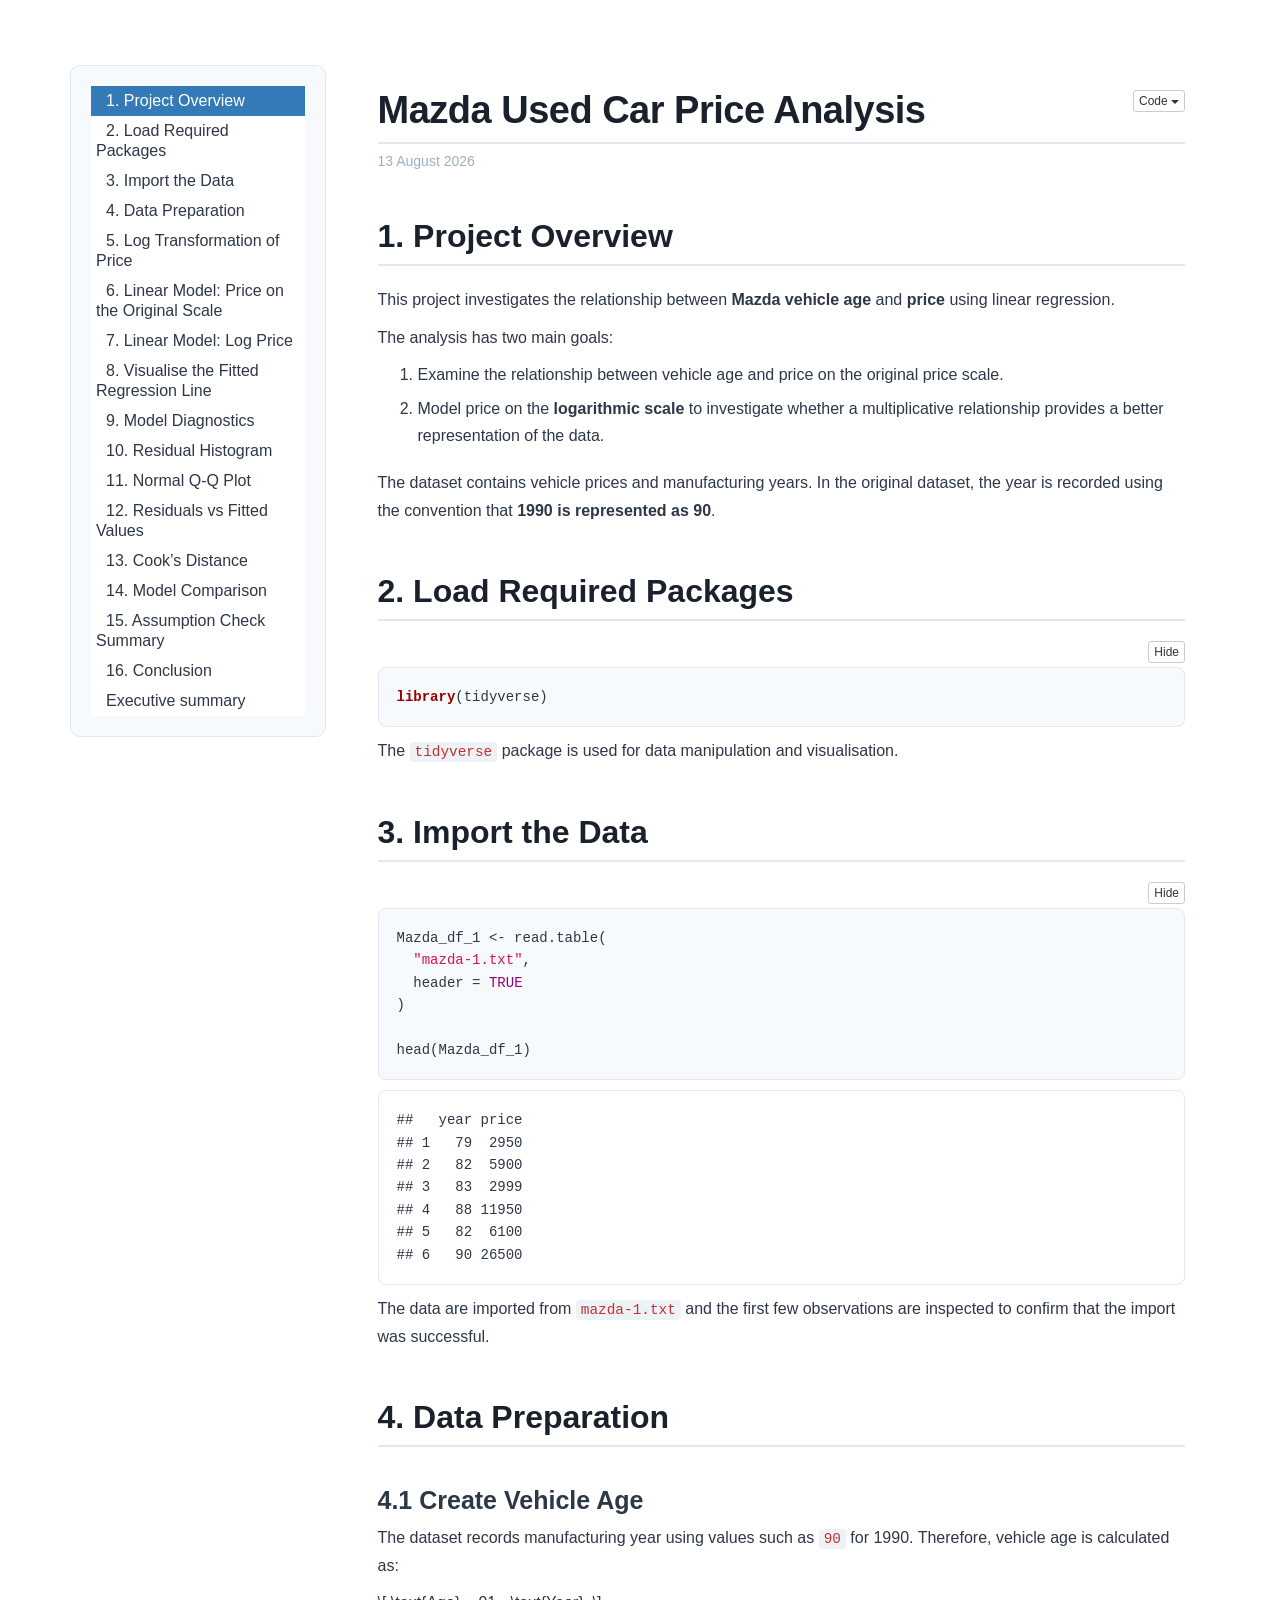
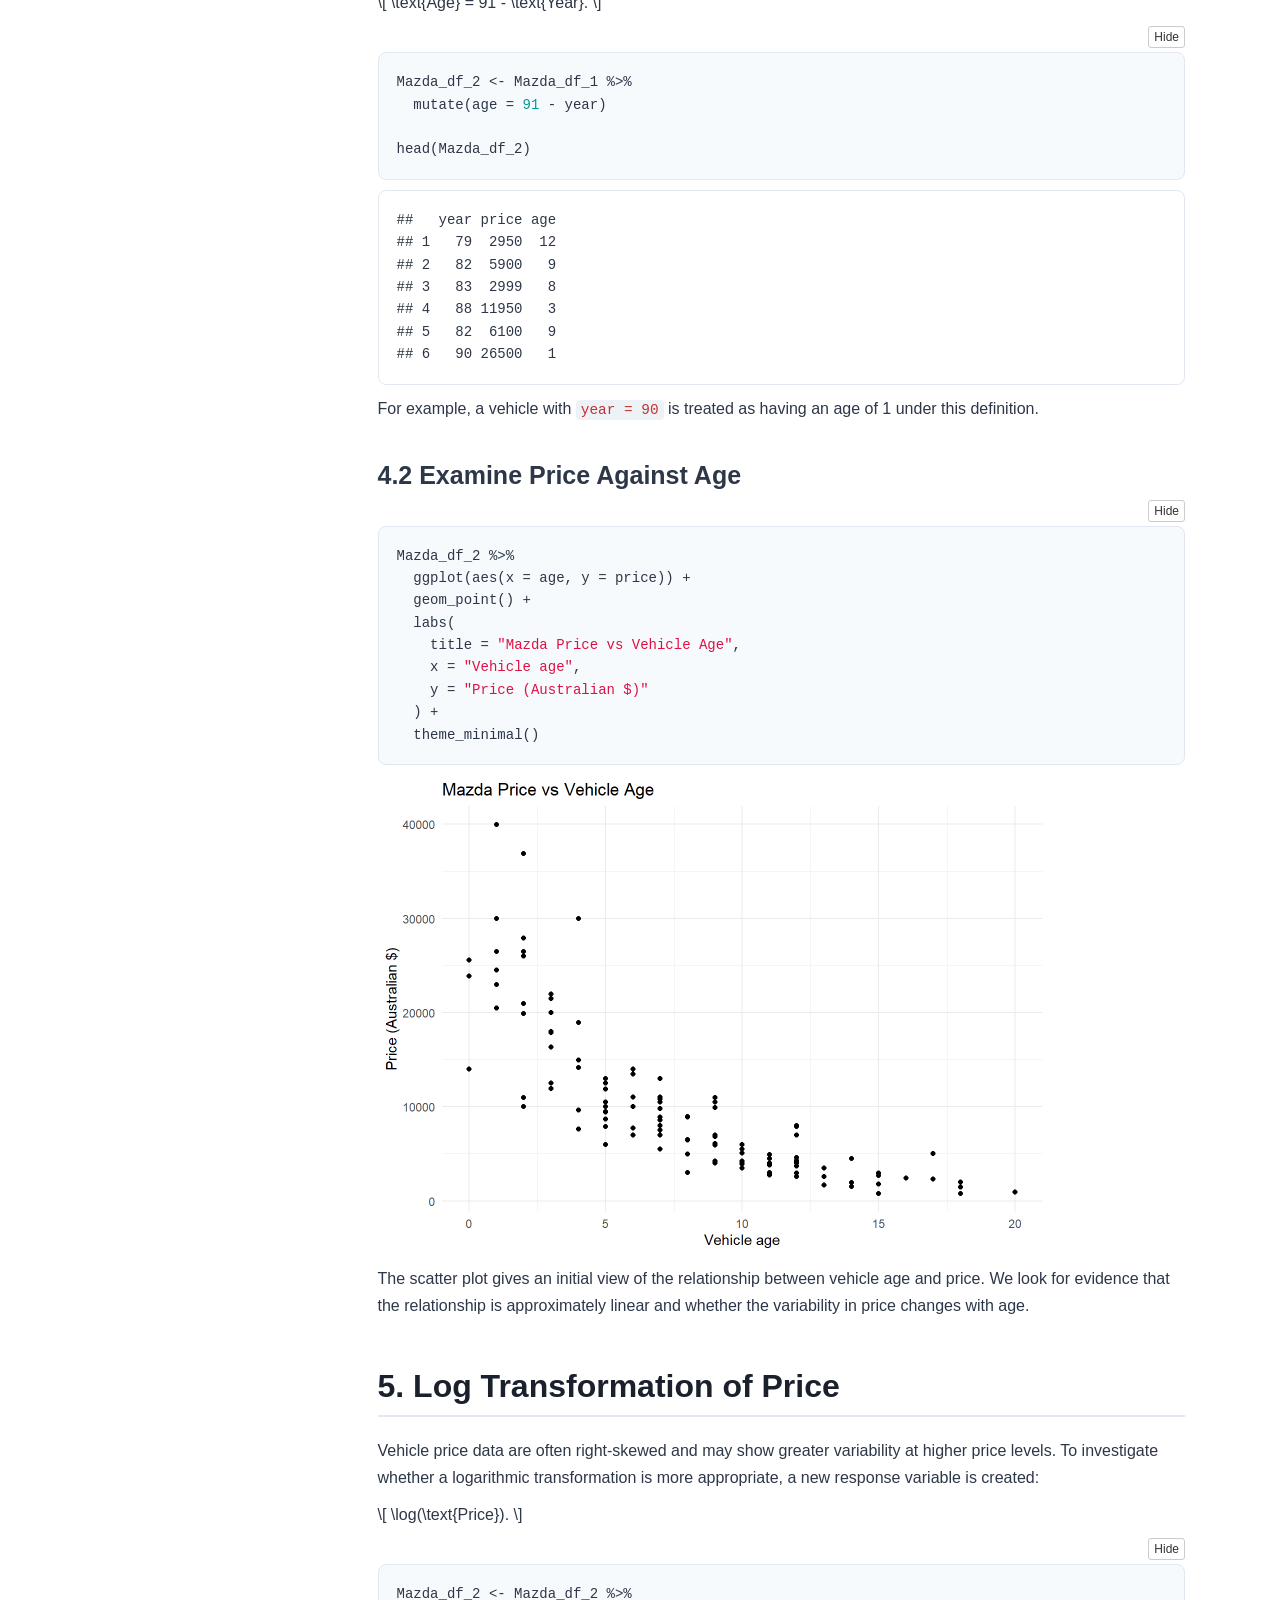
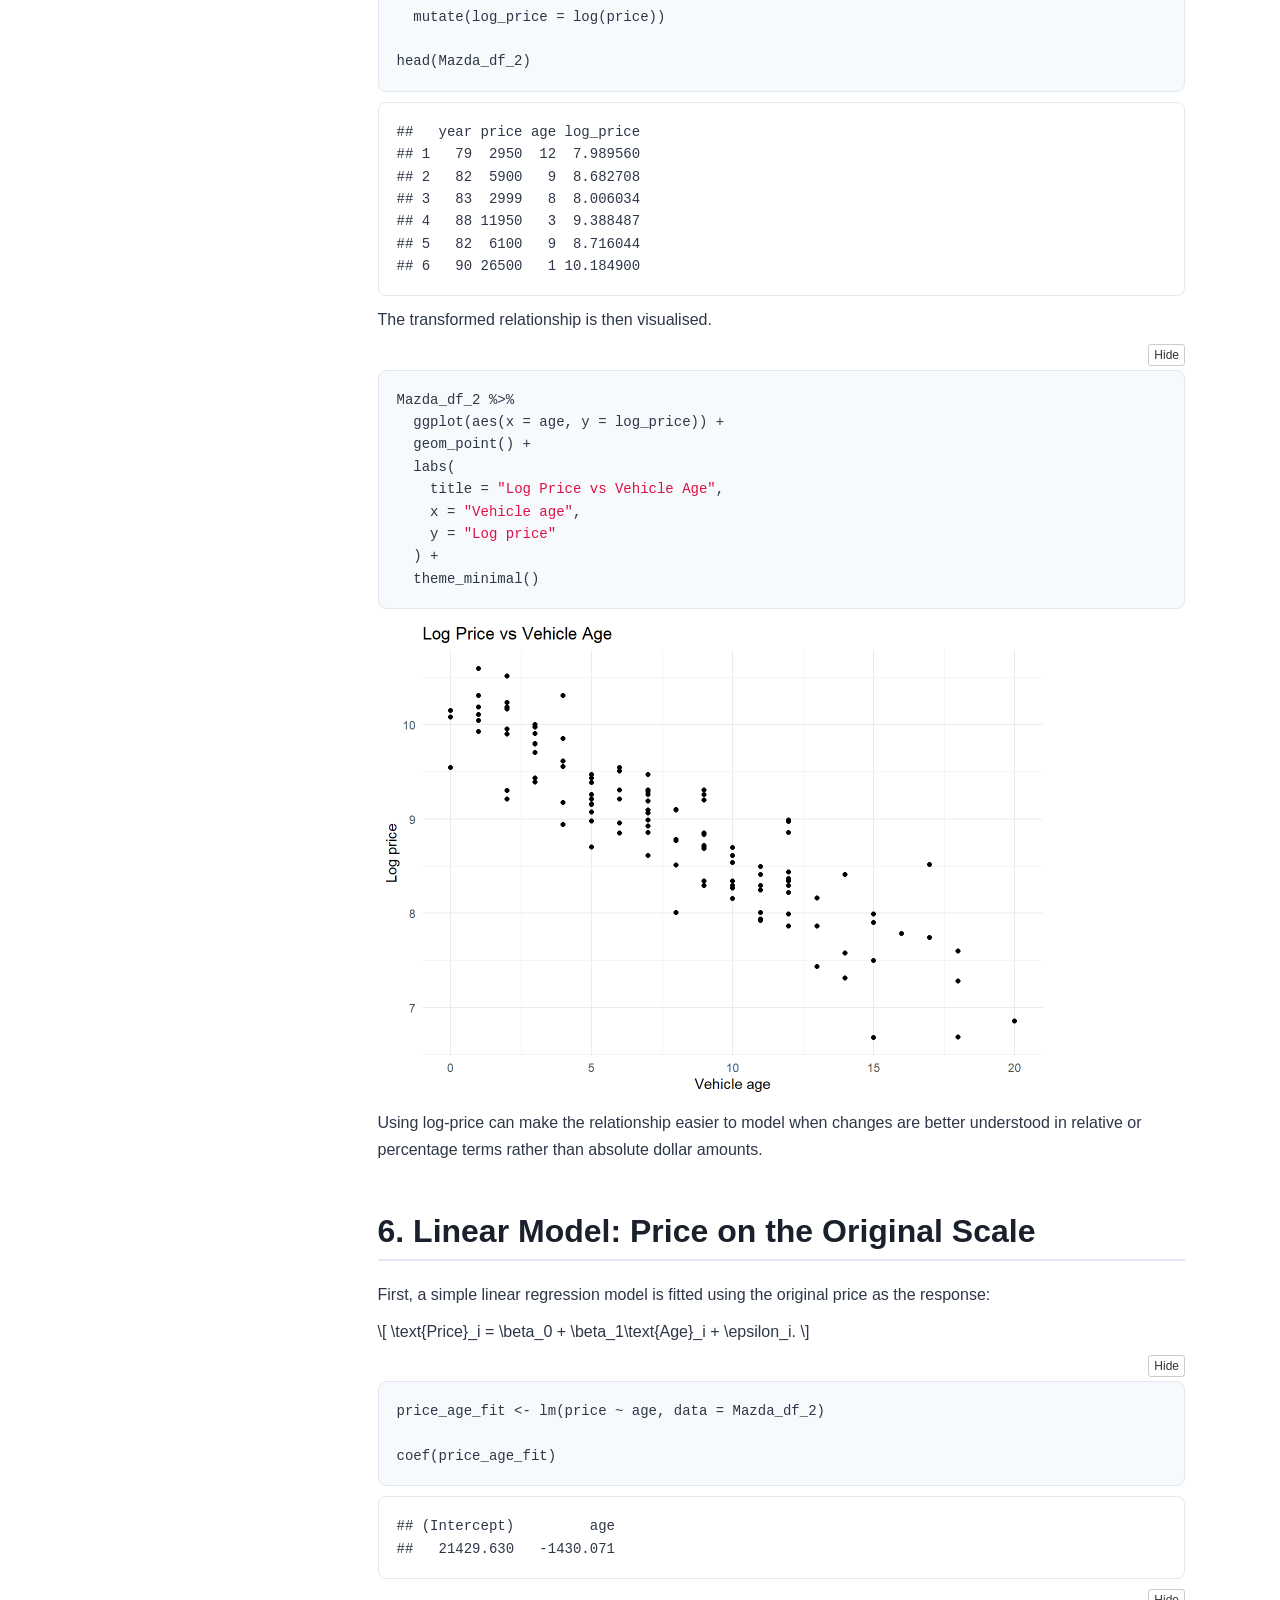
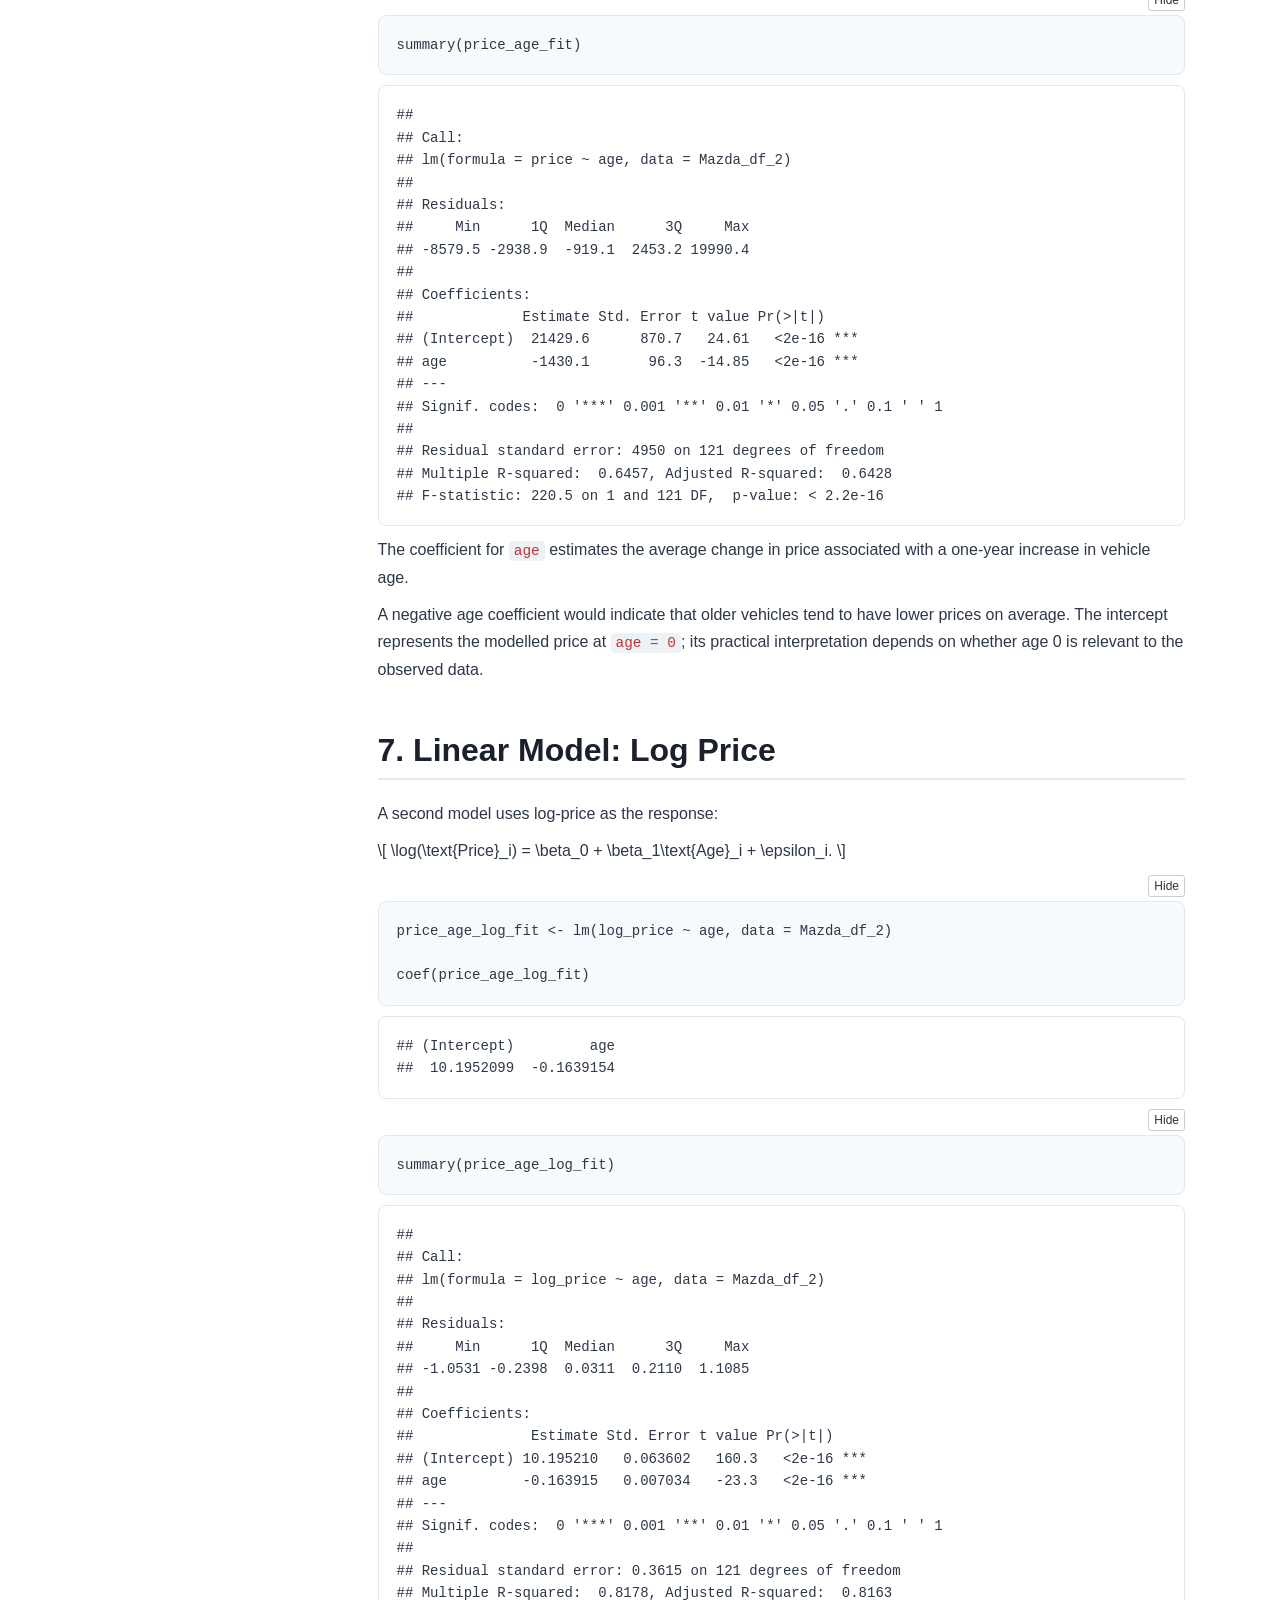
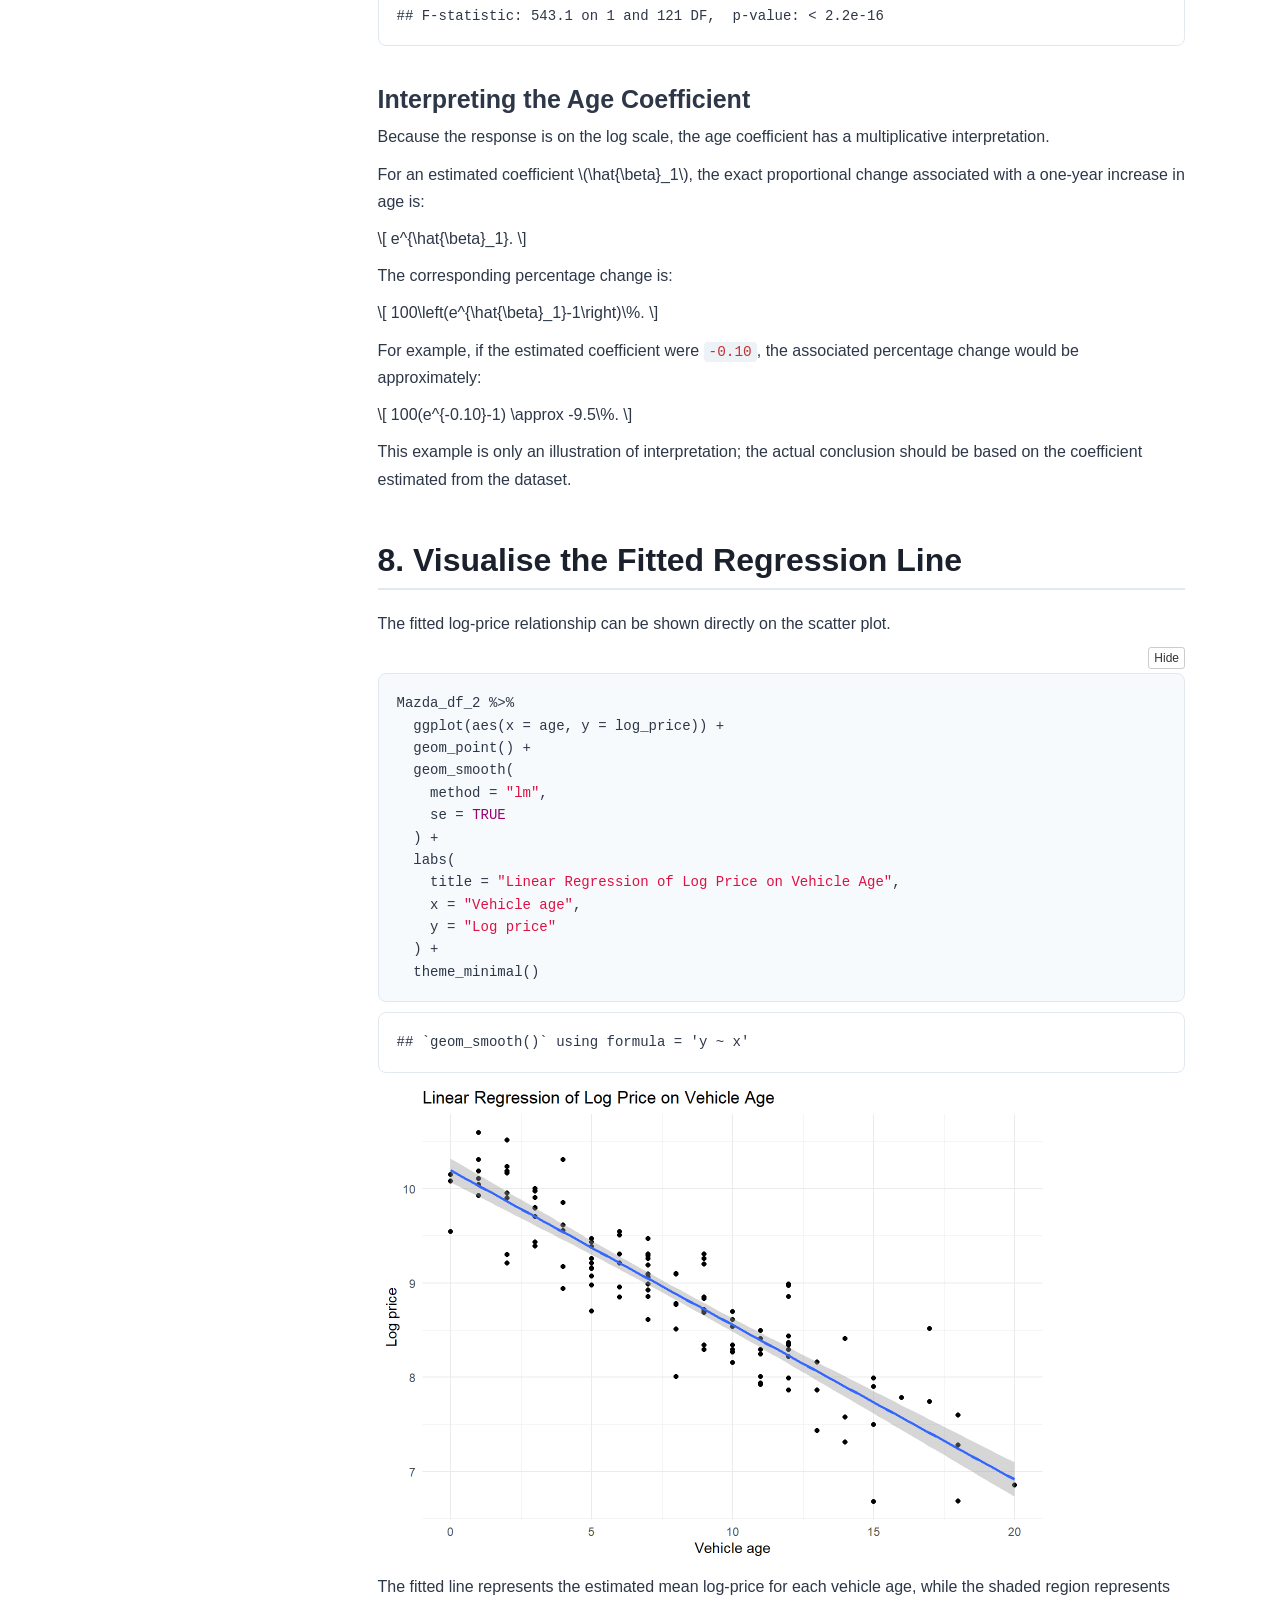
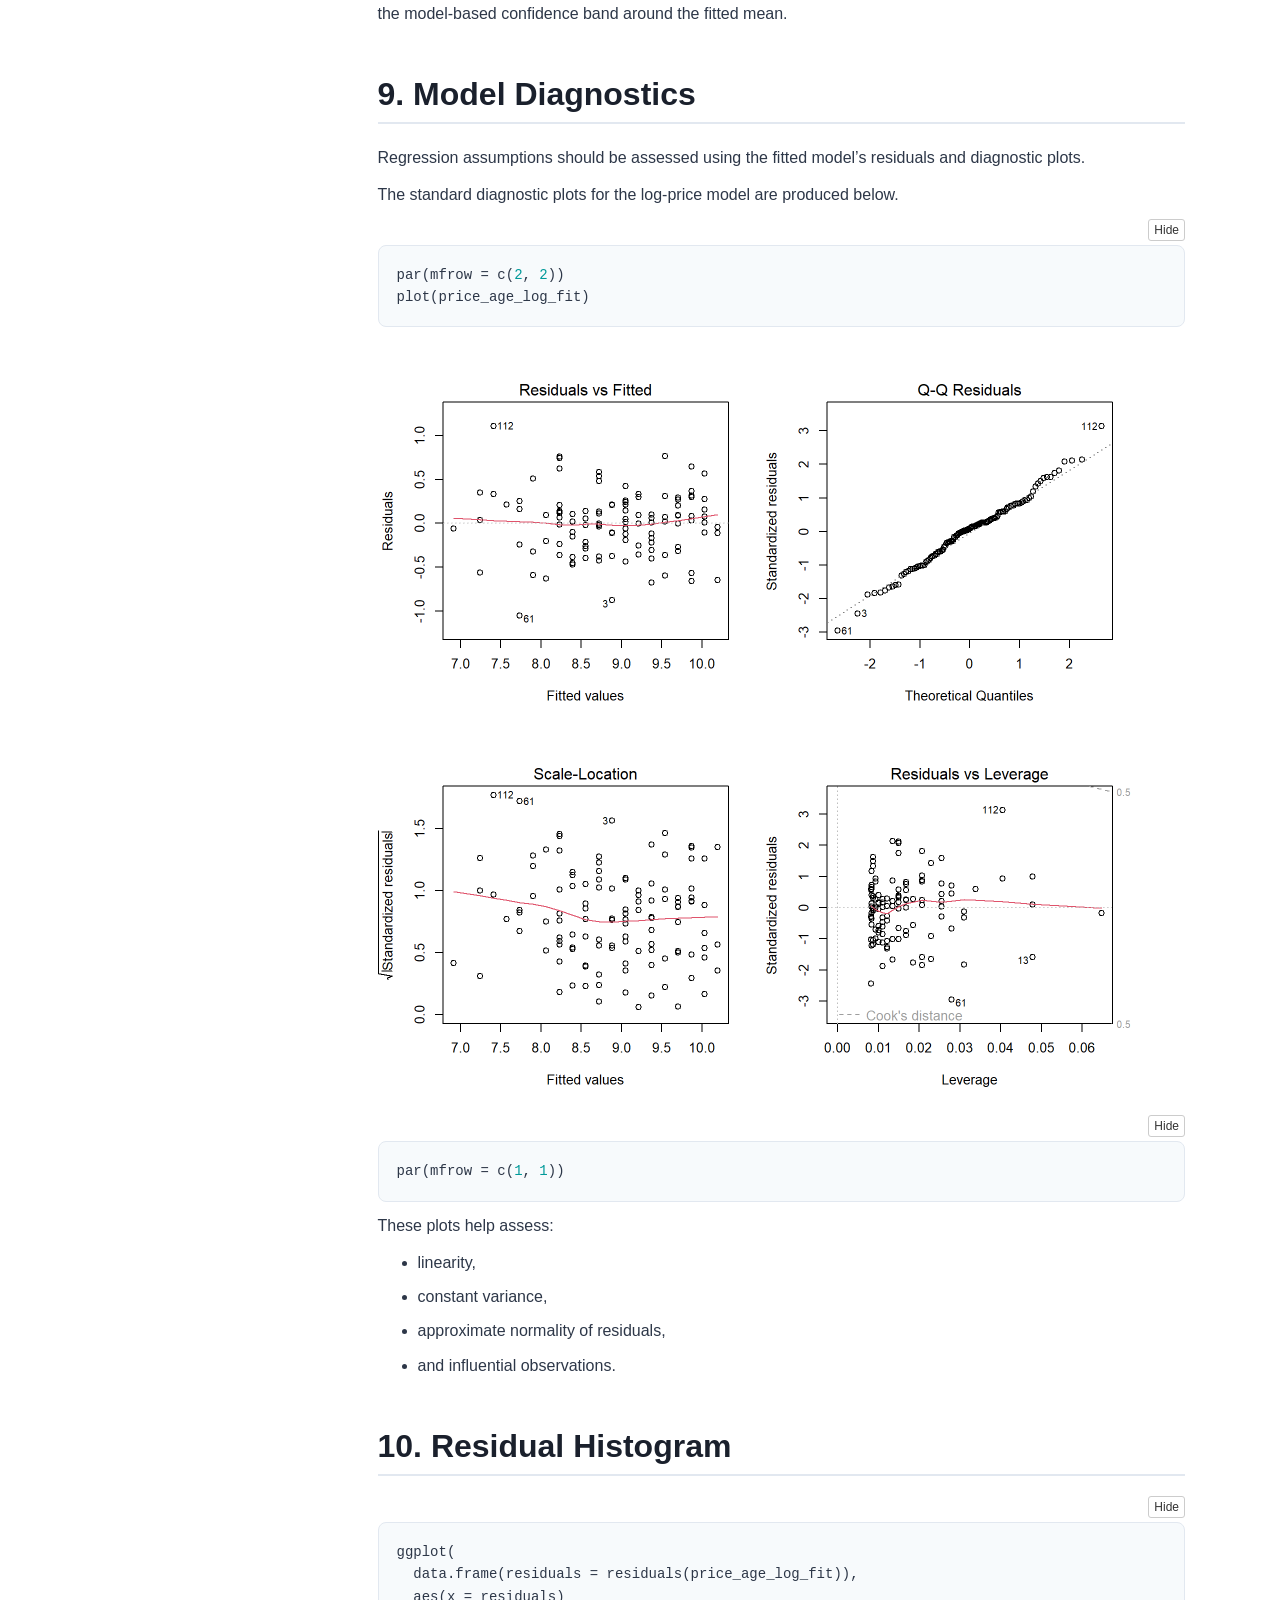
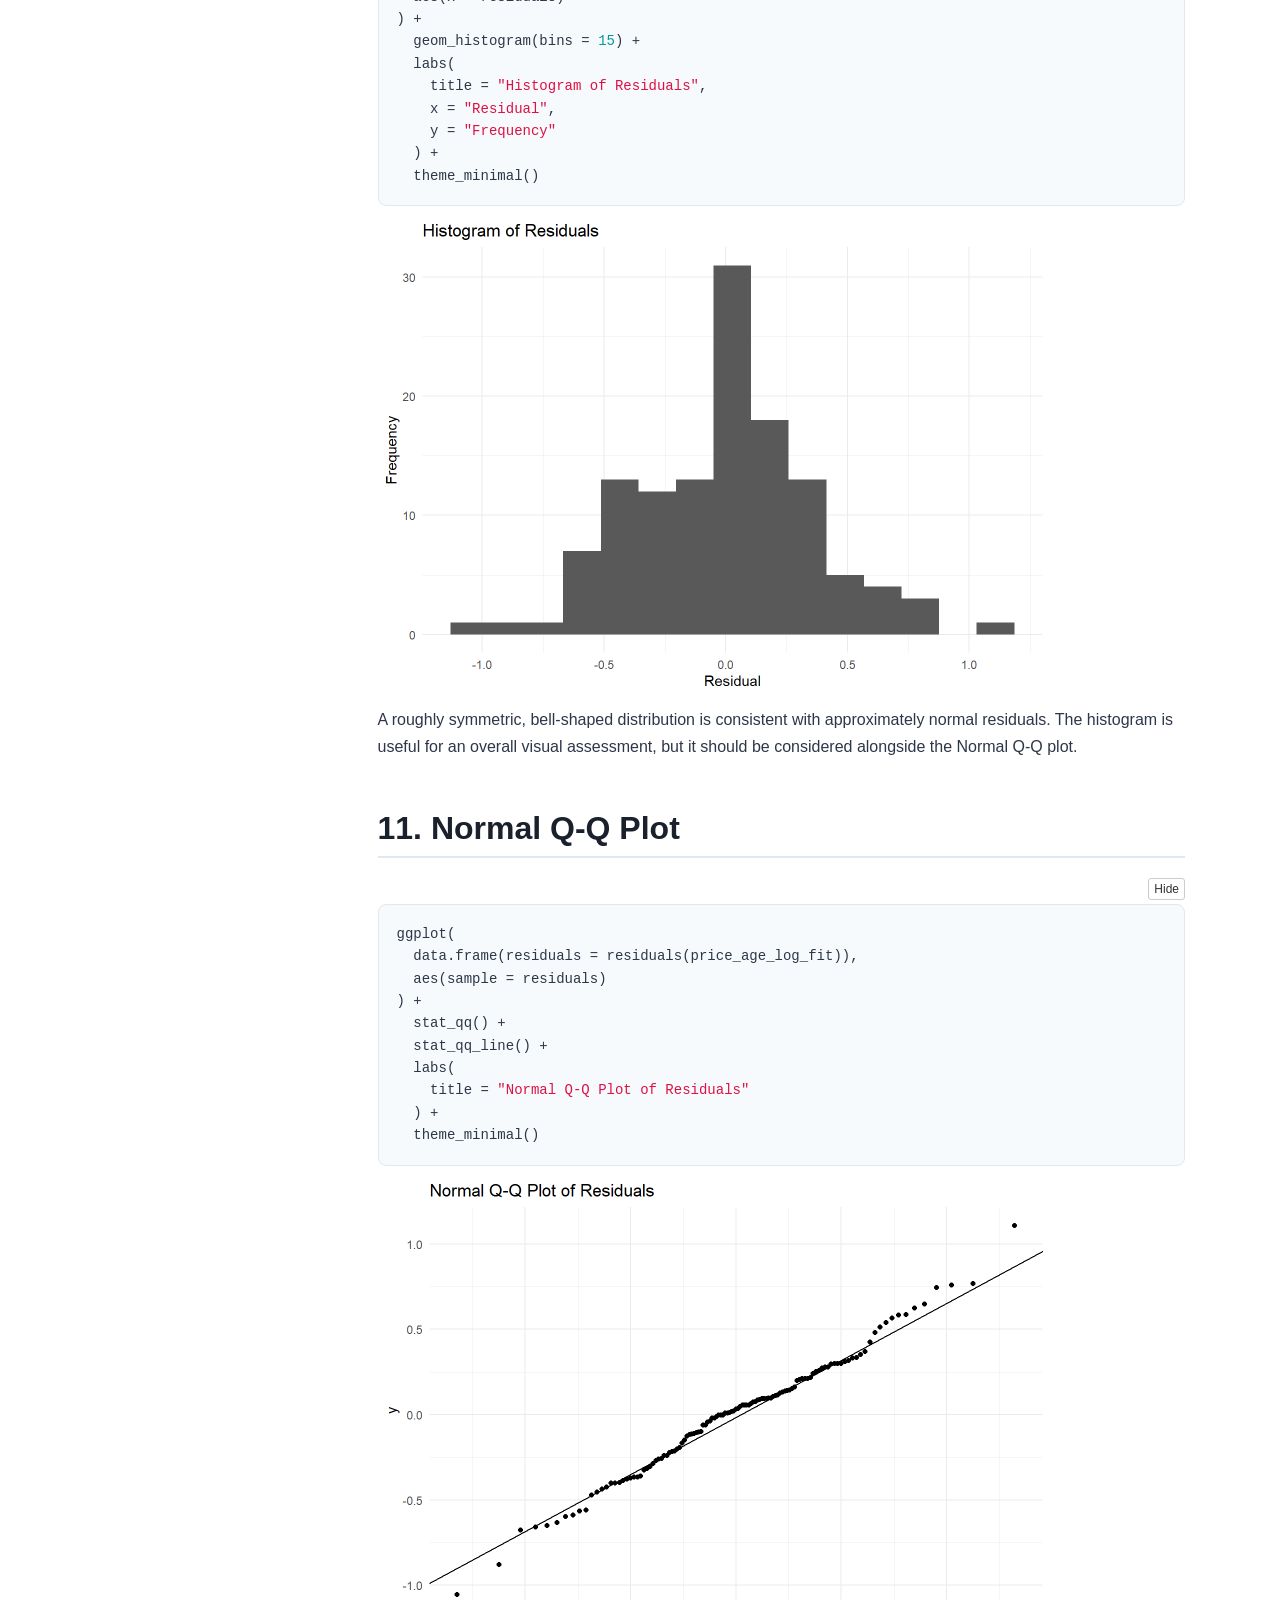
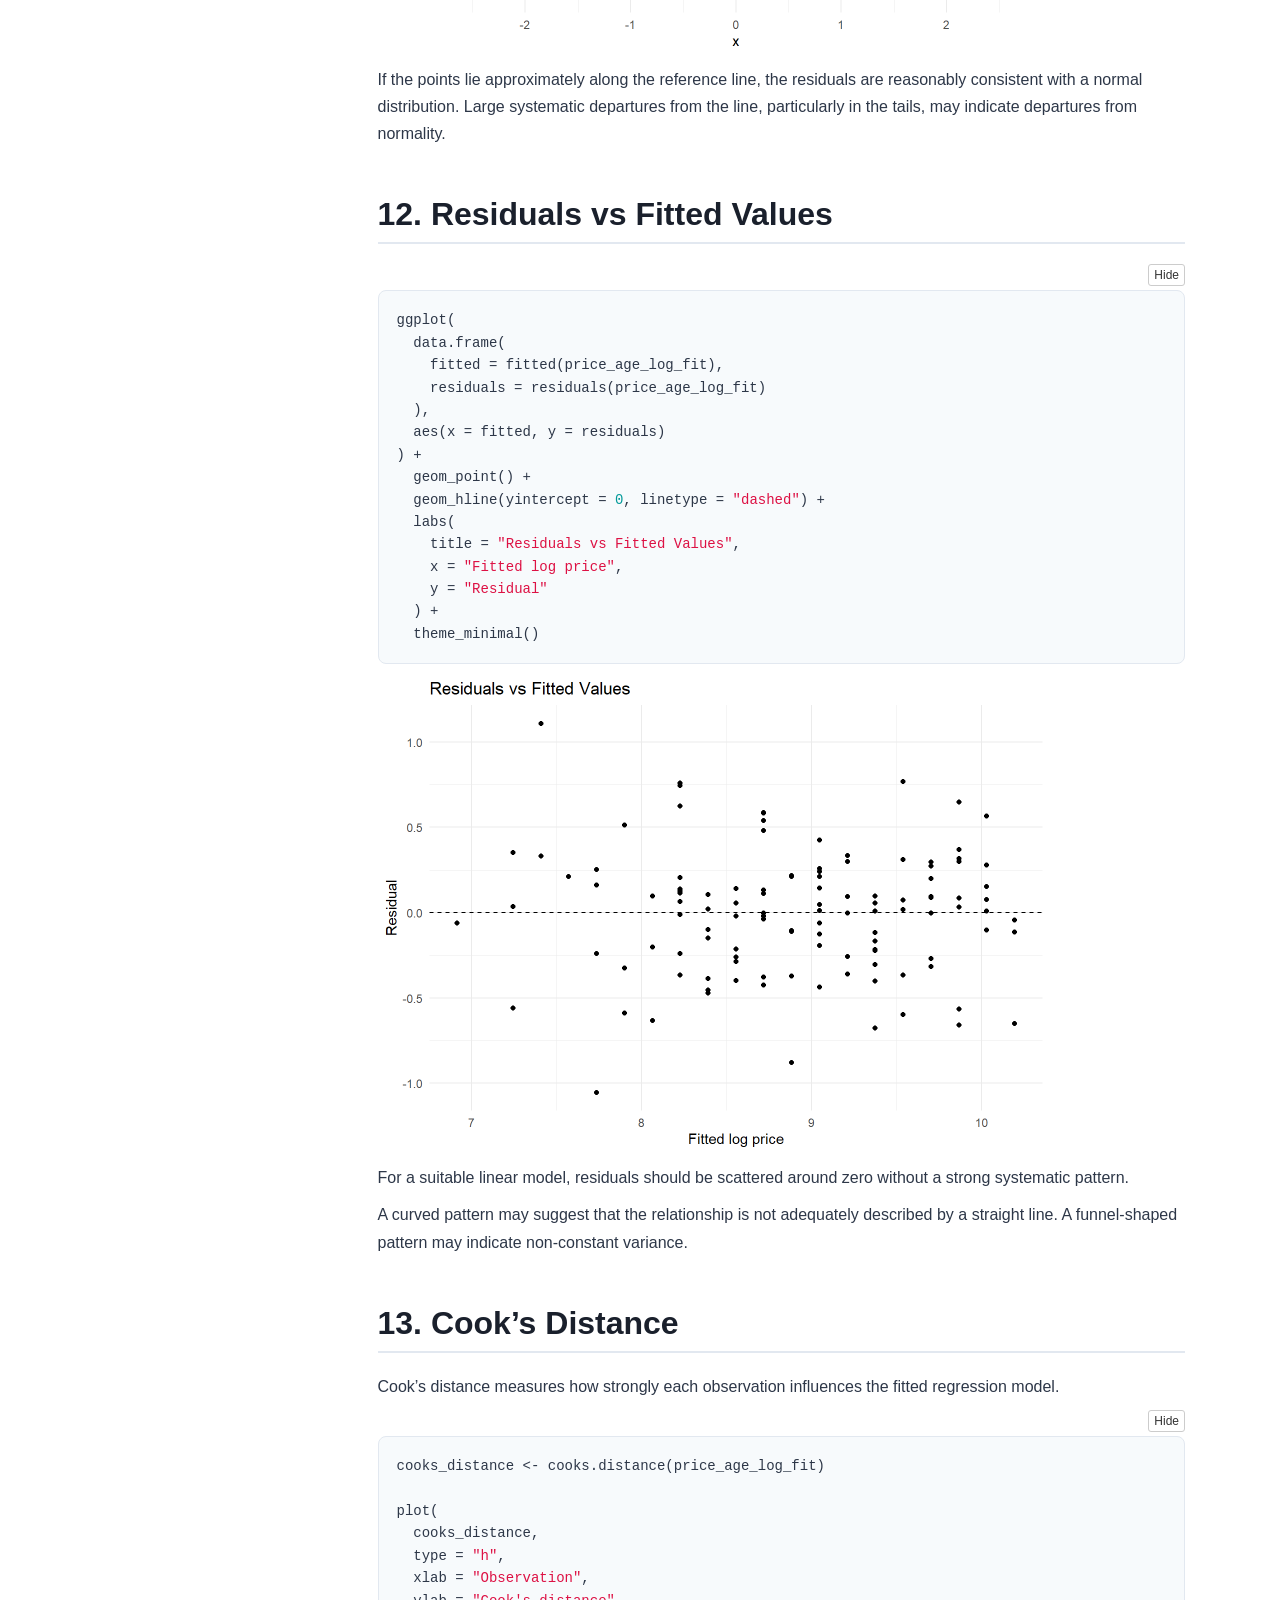
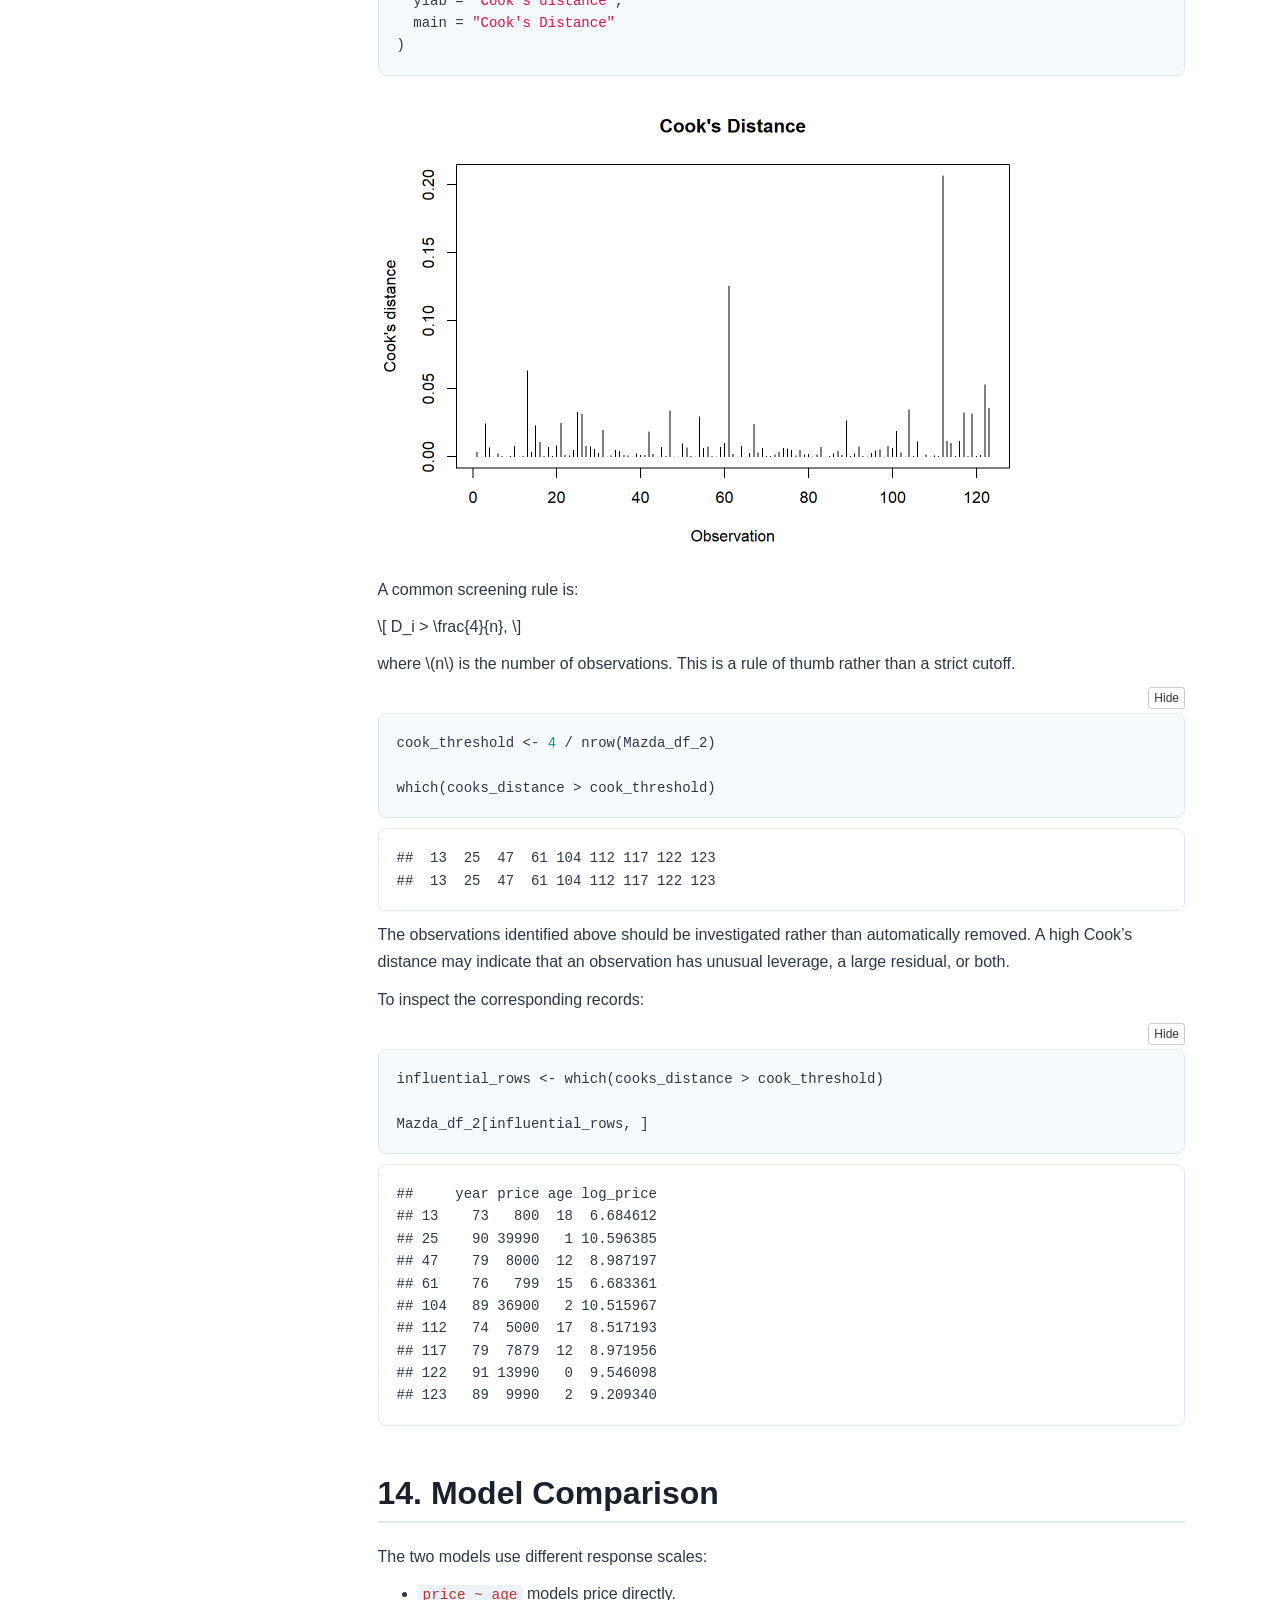
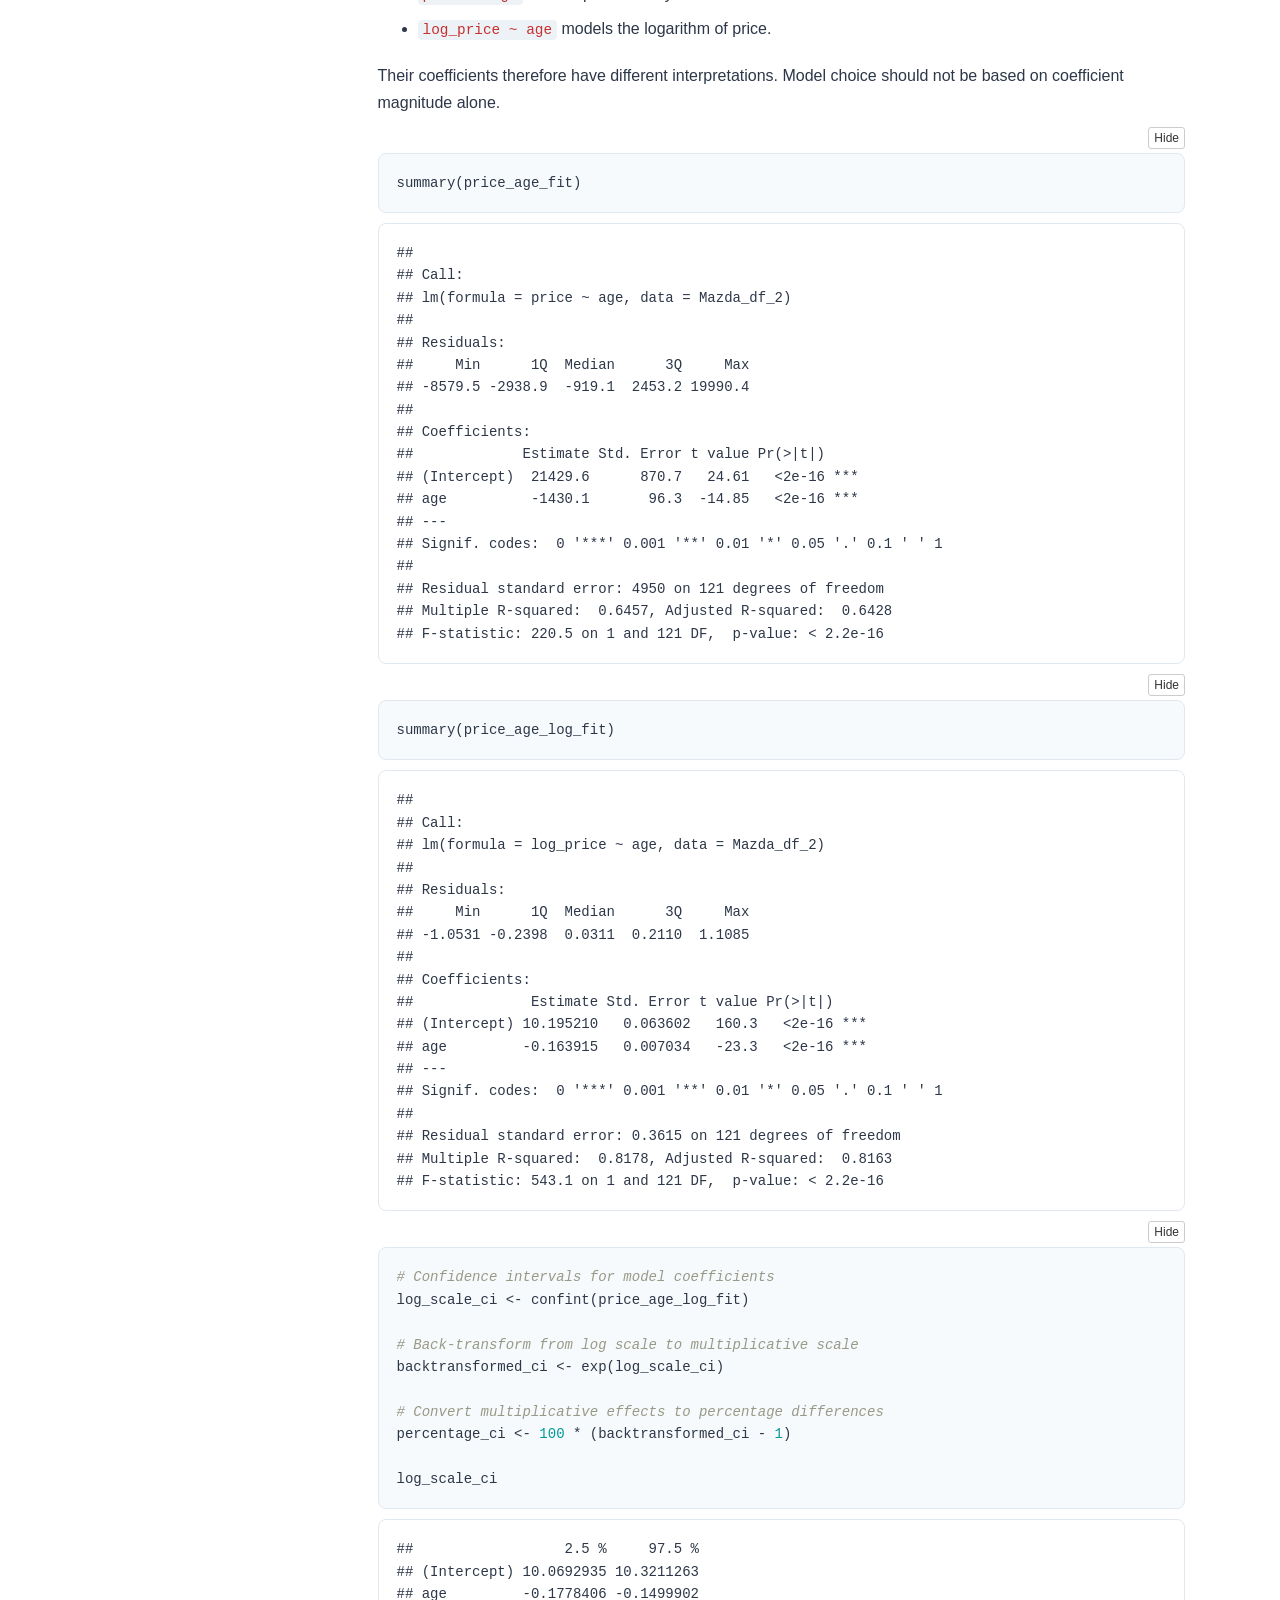
==== commit 02a922ca: "Update index.html" ====
--- a/mazda_price_analysis/index.html
+++ b/mazda_price_analysis/index.html
@@ -7,9 +7,6 @@
 <meta charset="utf-8" />
 <meta name="generator" content="pandoc" />
 <meta http-equiv="X-UA-Compatible" content="IE=EDGE" />
-
-
-<meta name="author" content="Your Name" />
 
 <meta name="date" content="2026-08-13" />
 
@@ -1569,7 +1566,6 @@
 
 
 <h1 class="title toc-ignore">Mazda Used Car Price Analysis</h1>
-<h4 class="author">Your Name</h4>
 <h4 class="date">13 August 2026</h4>
 
 </div>
